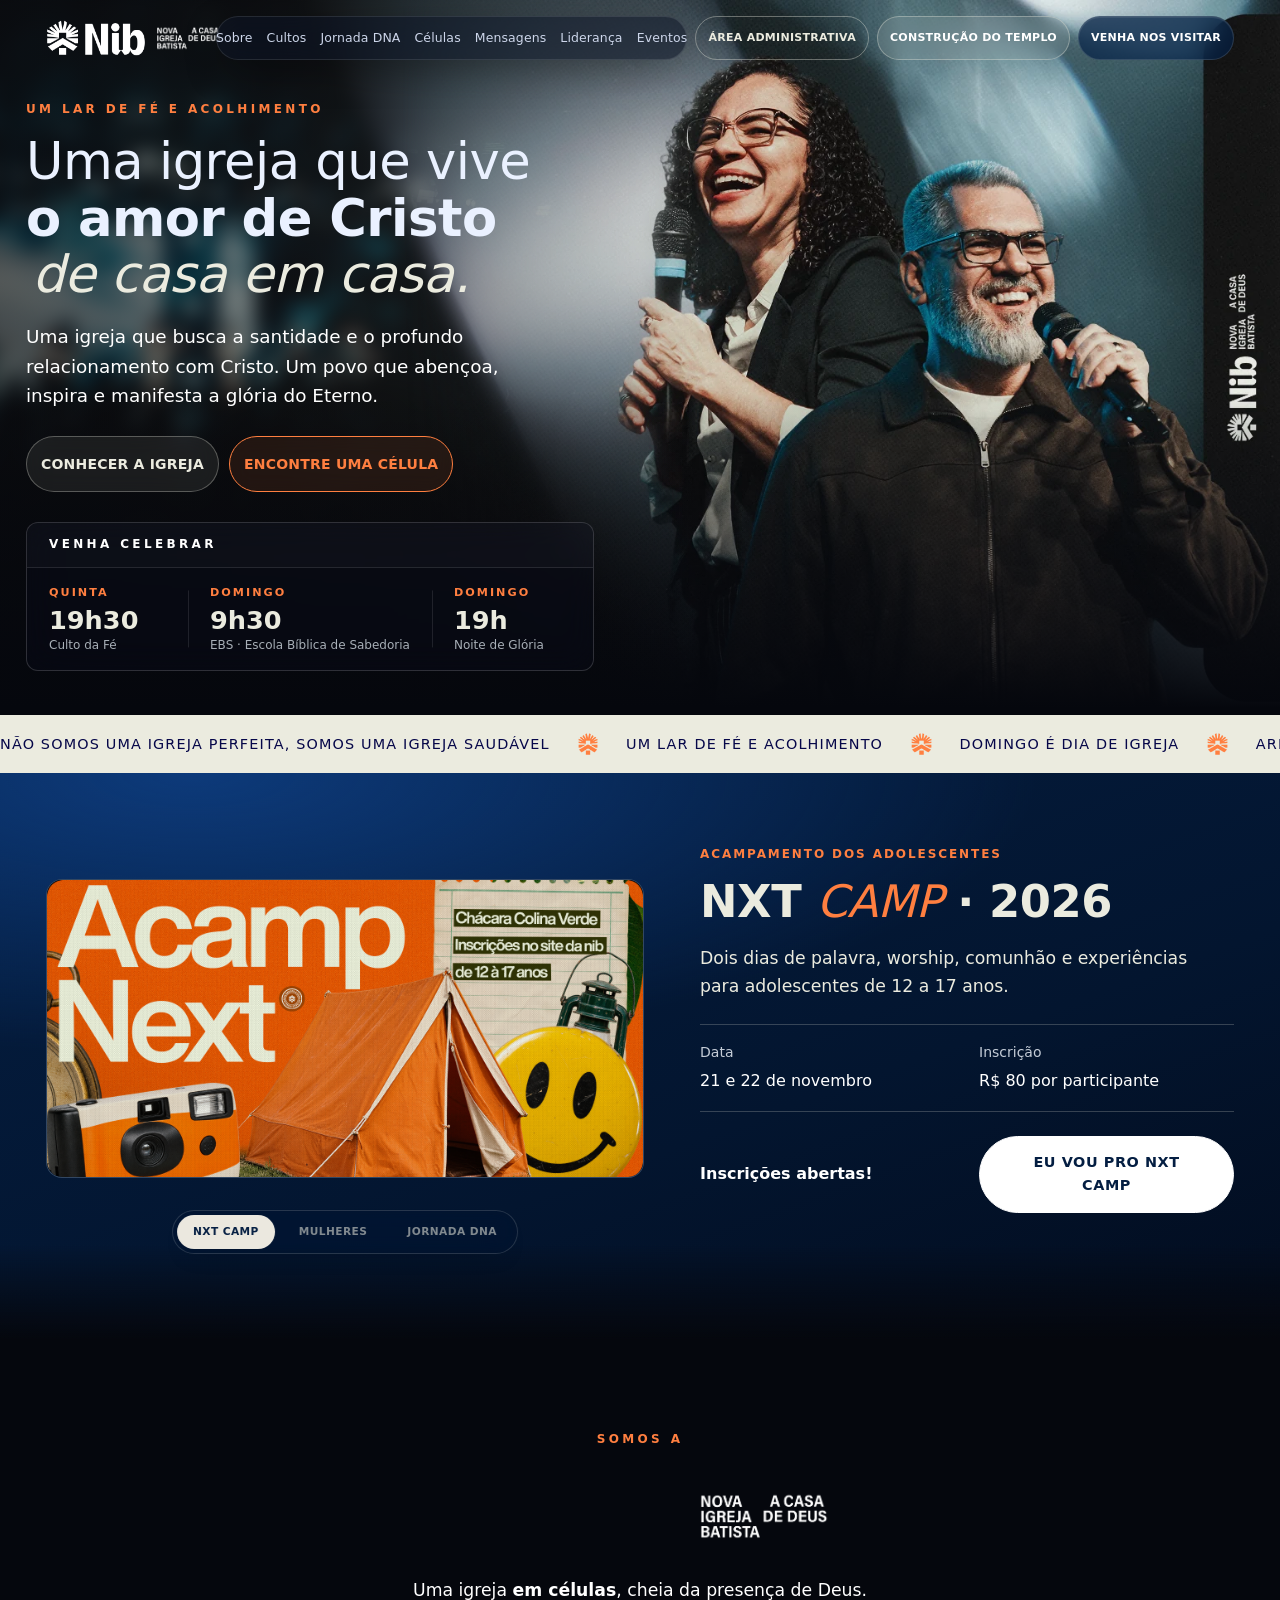
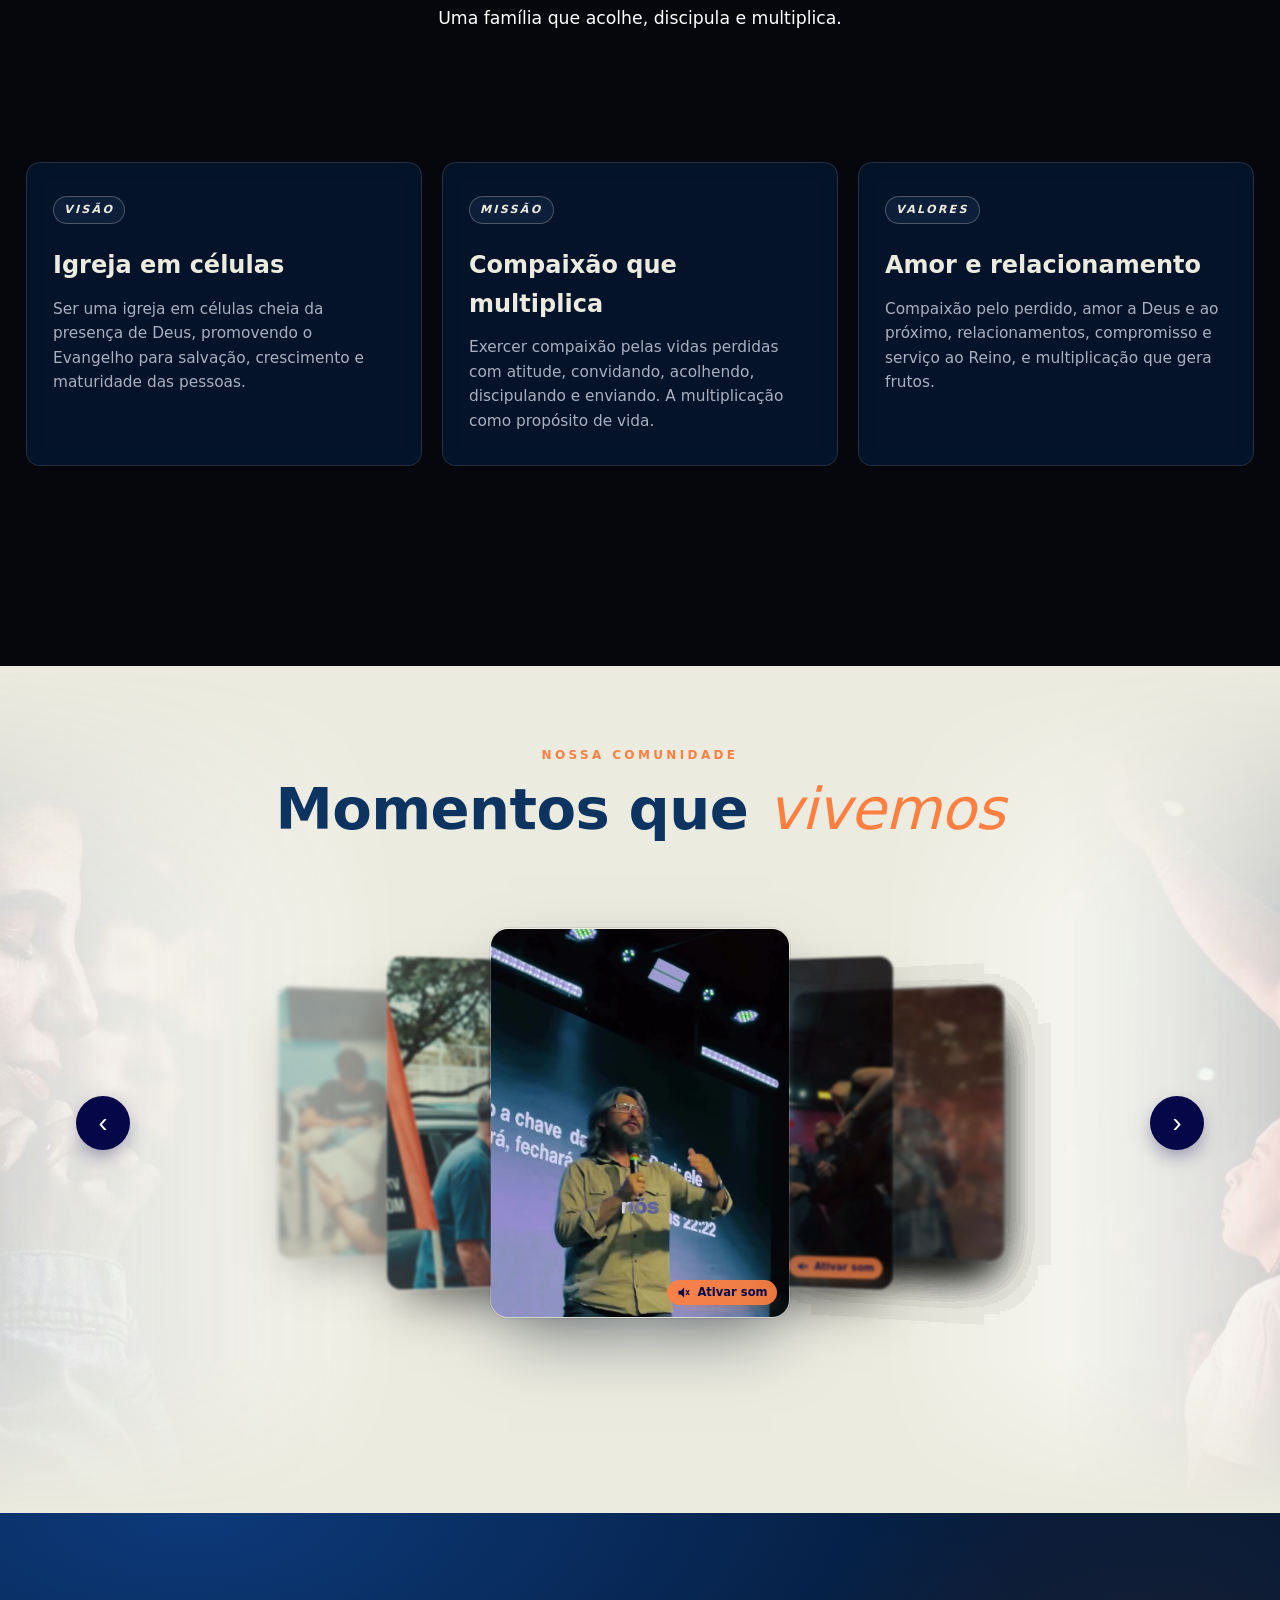
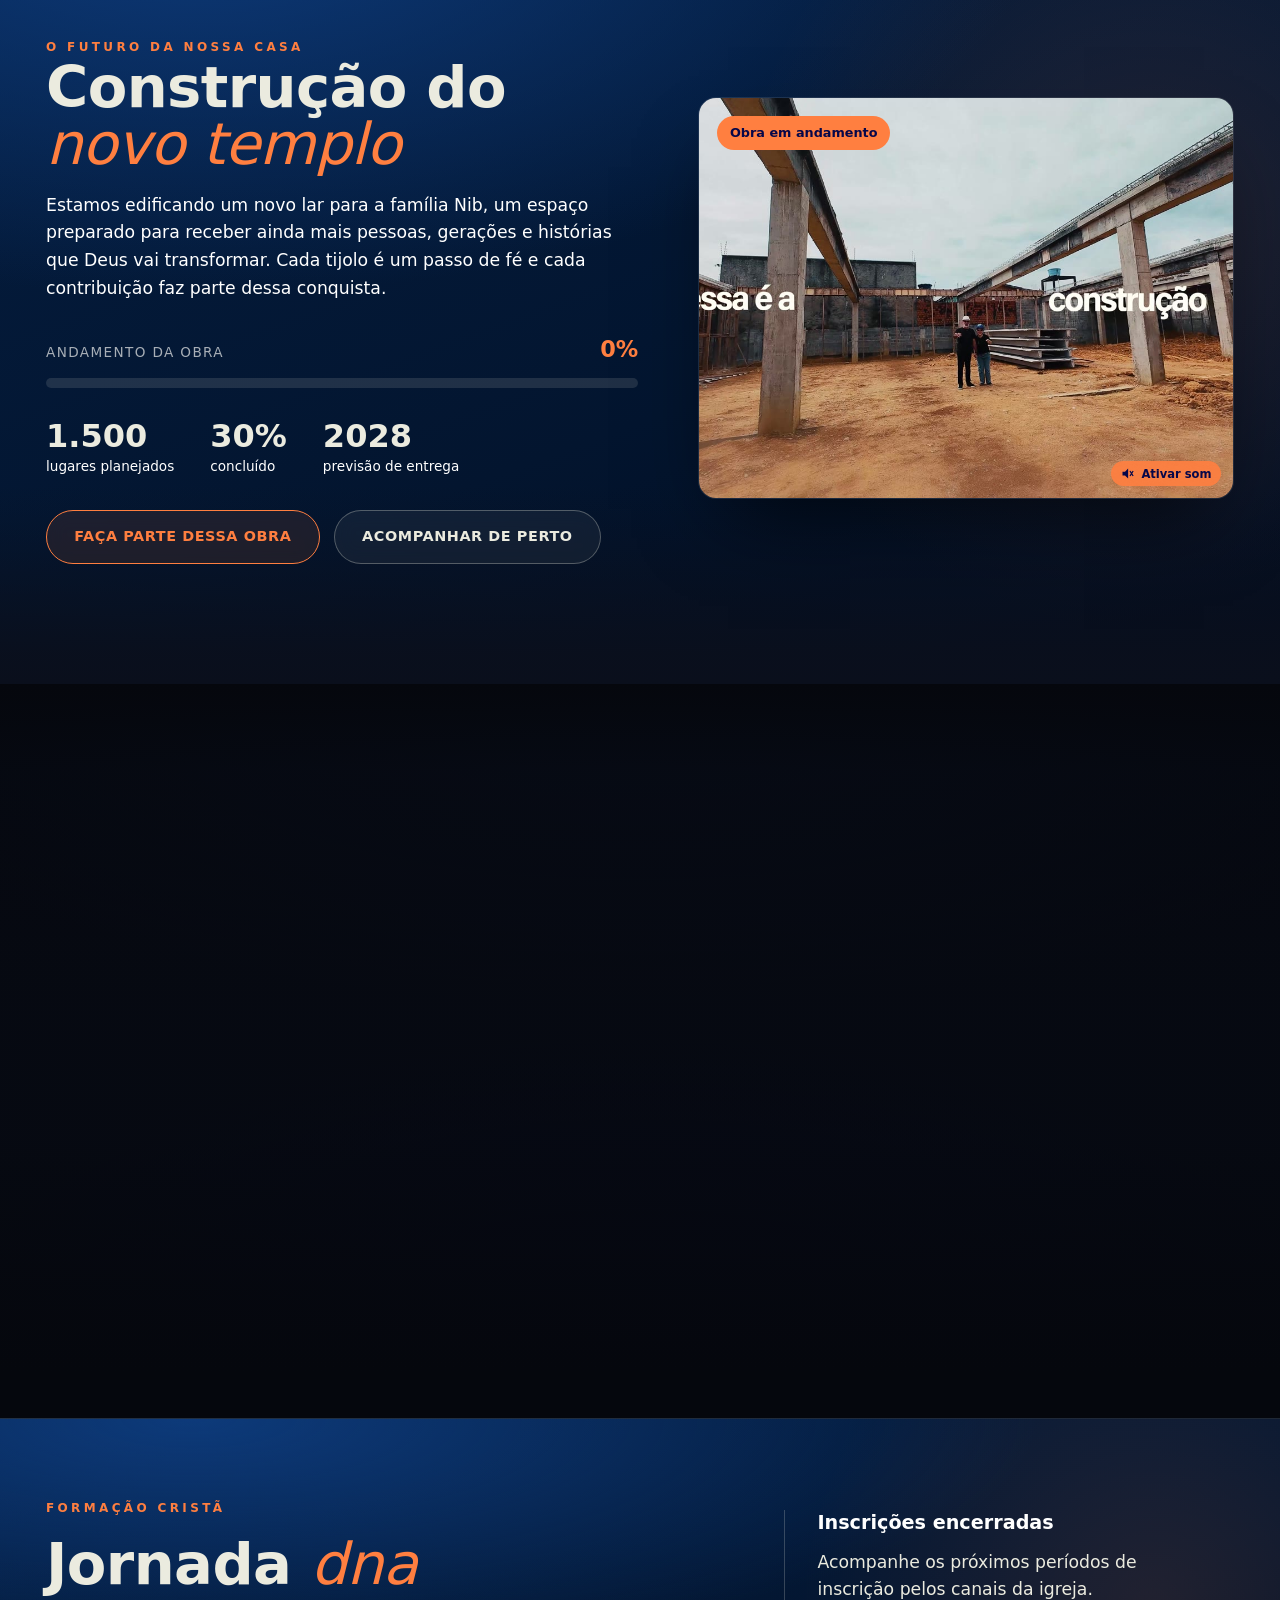
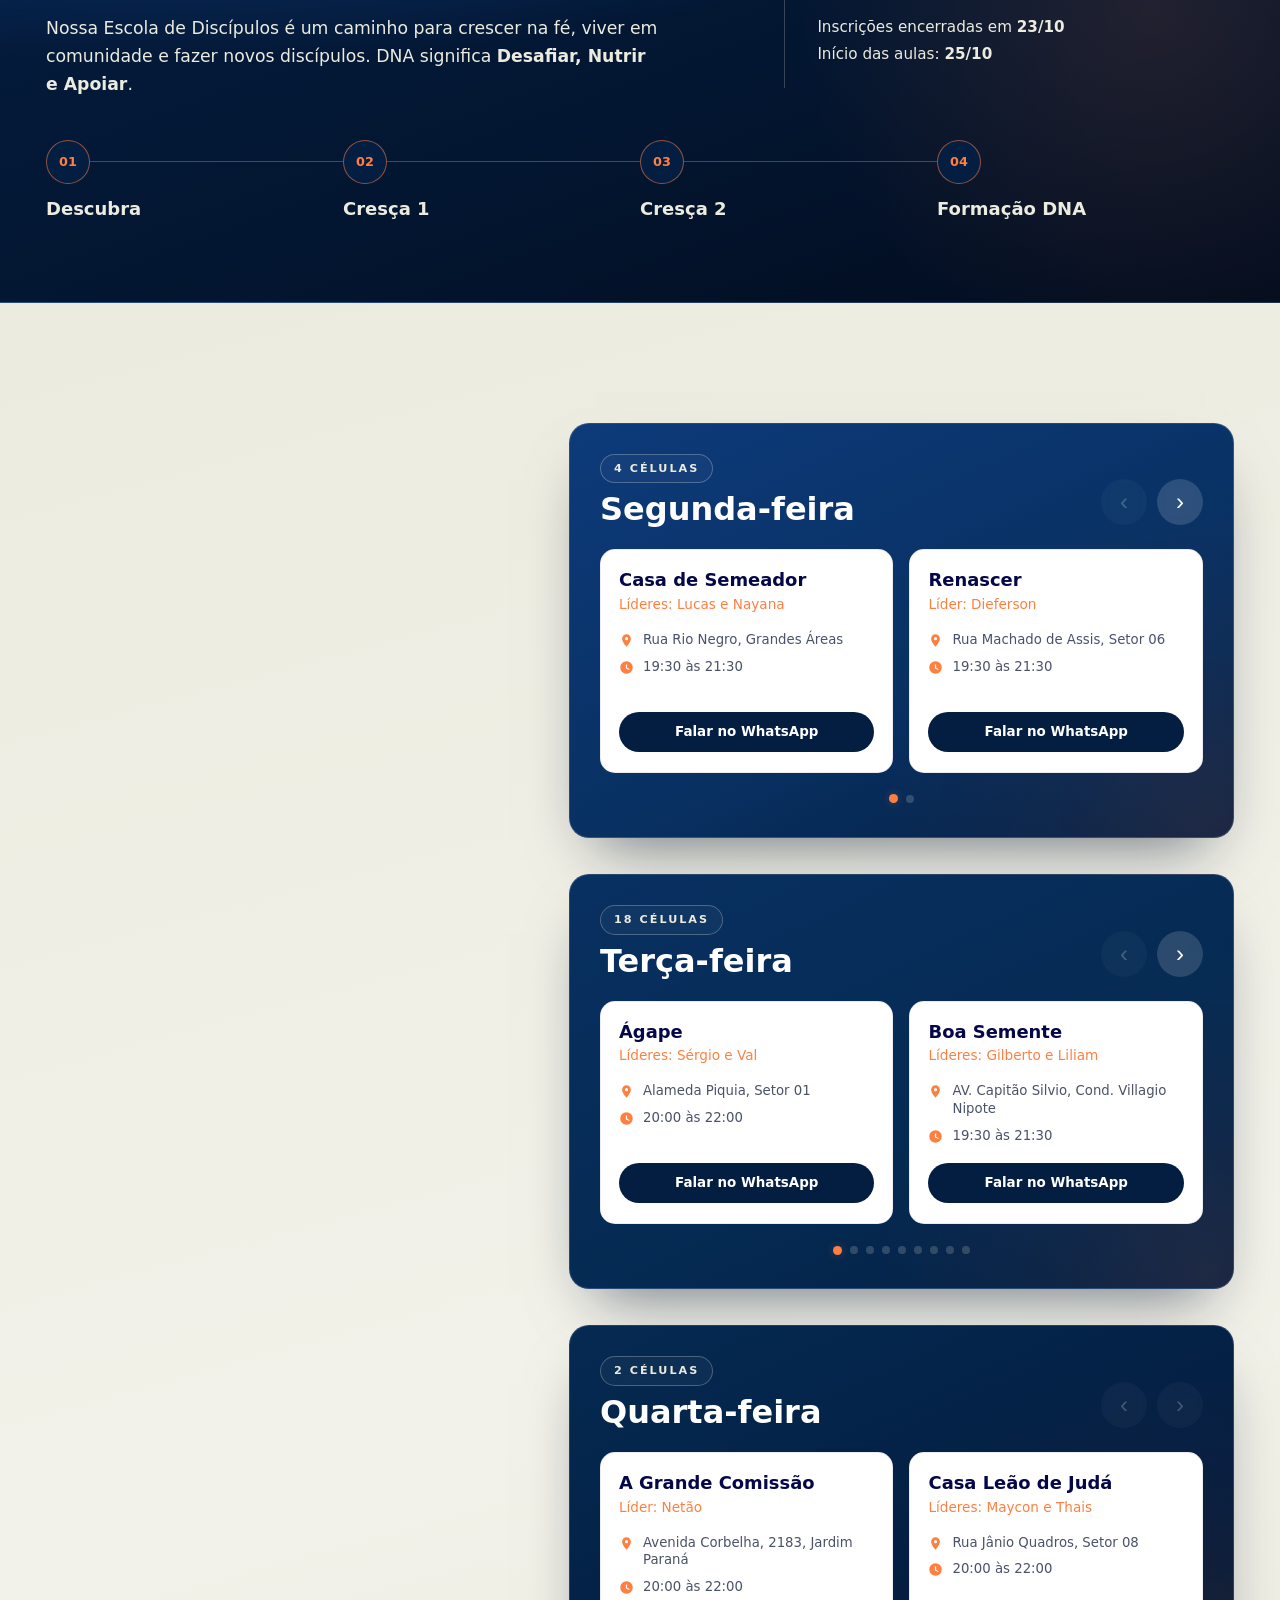
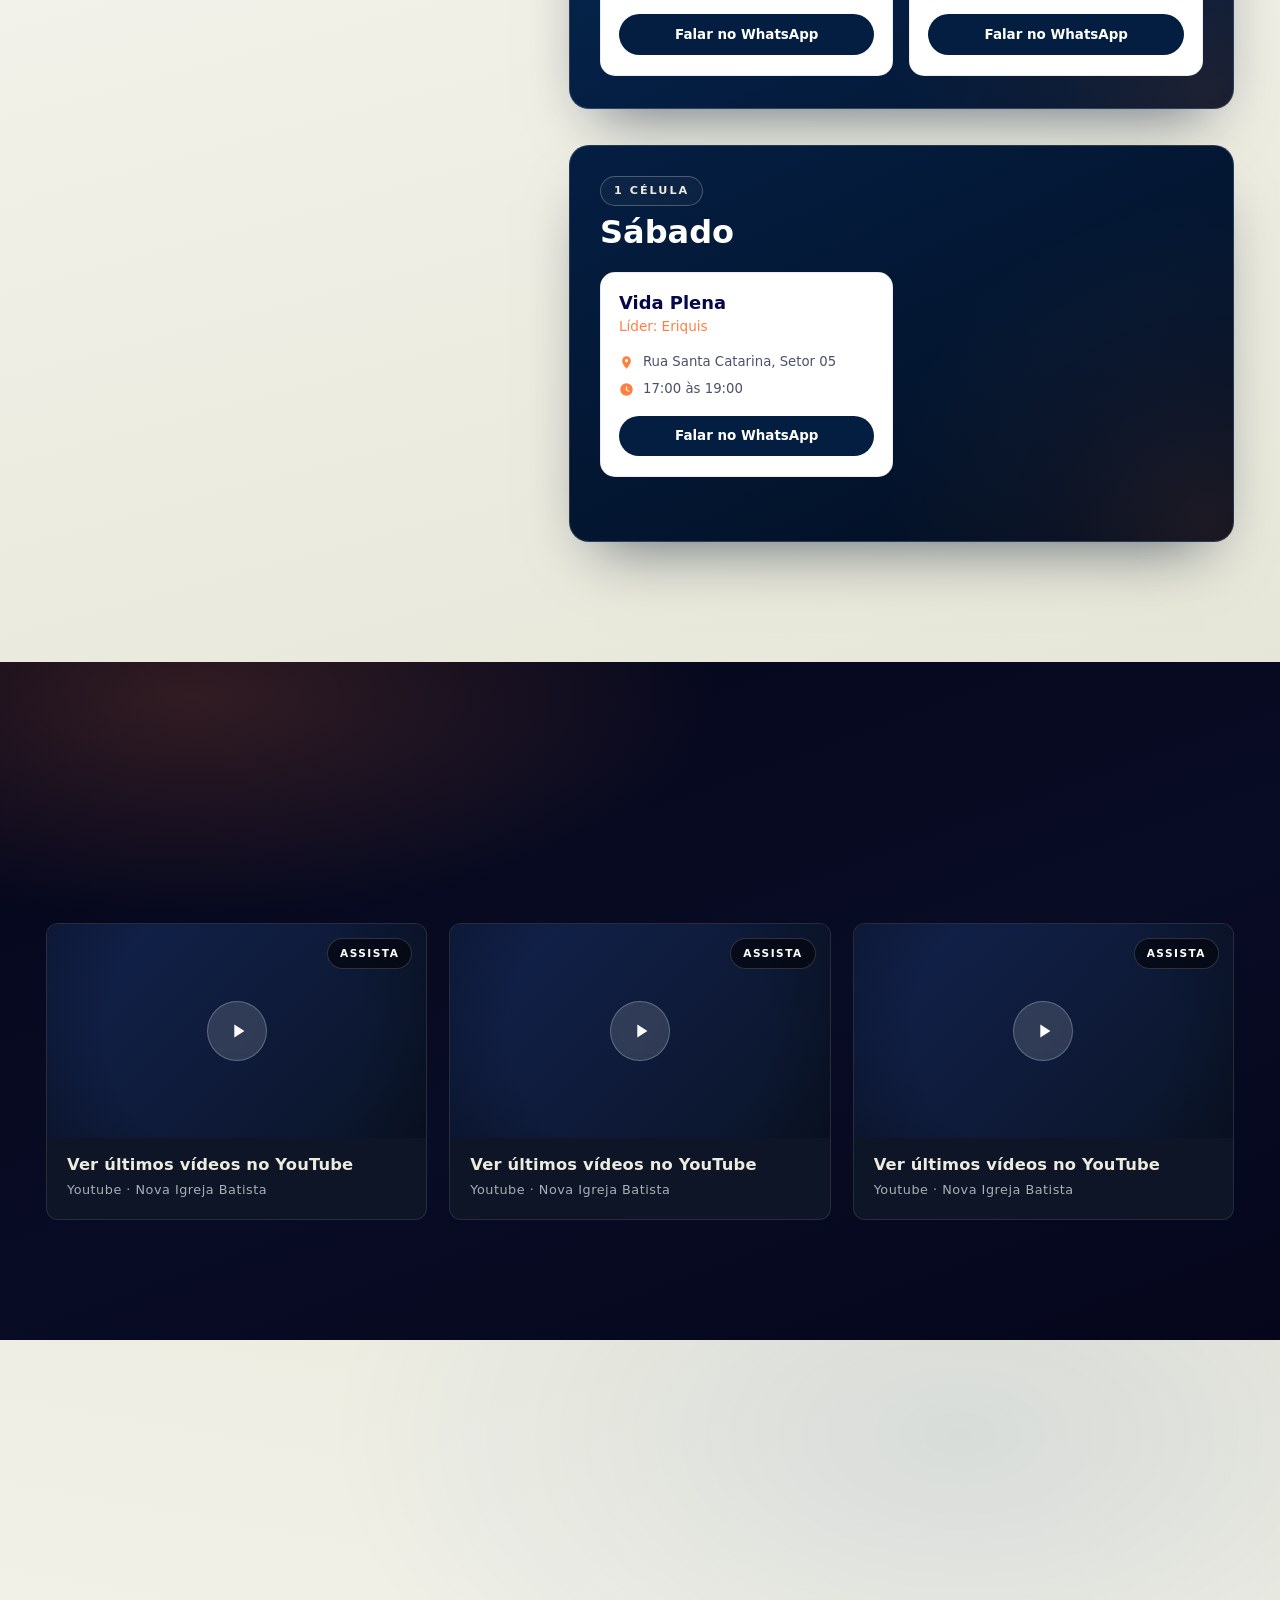
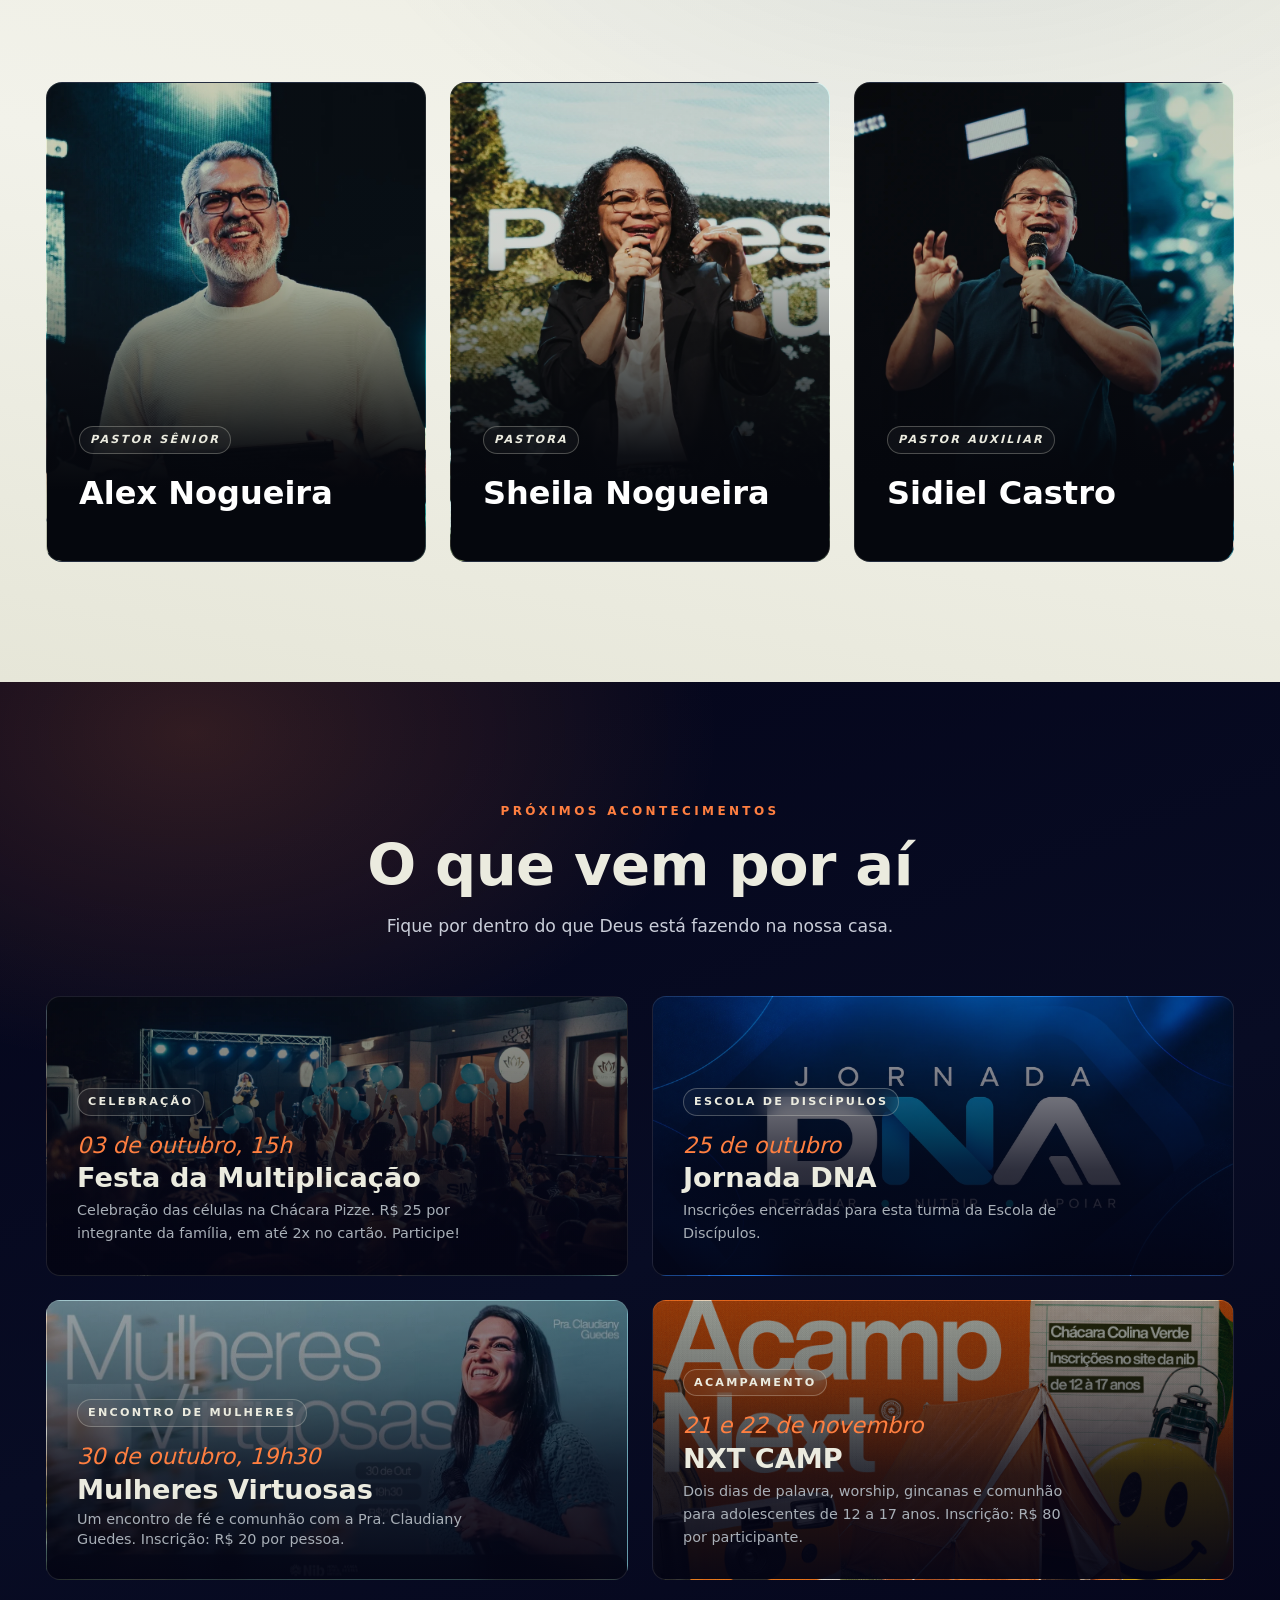
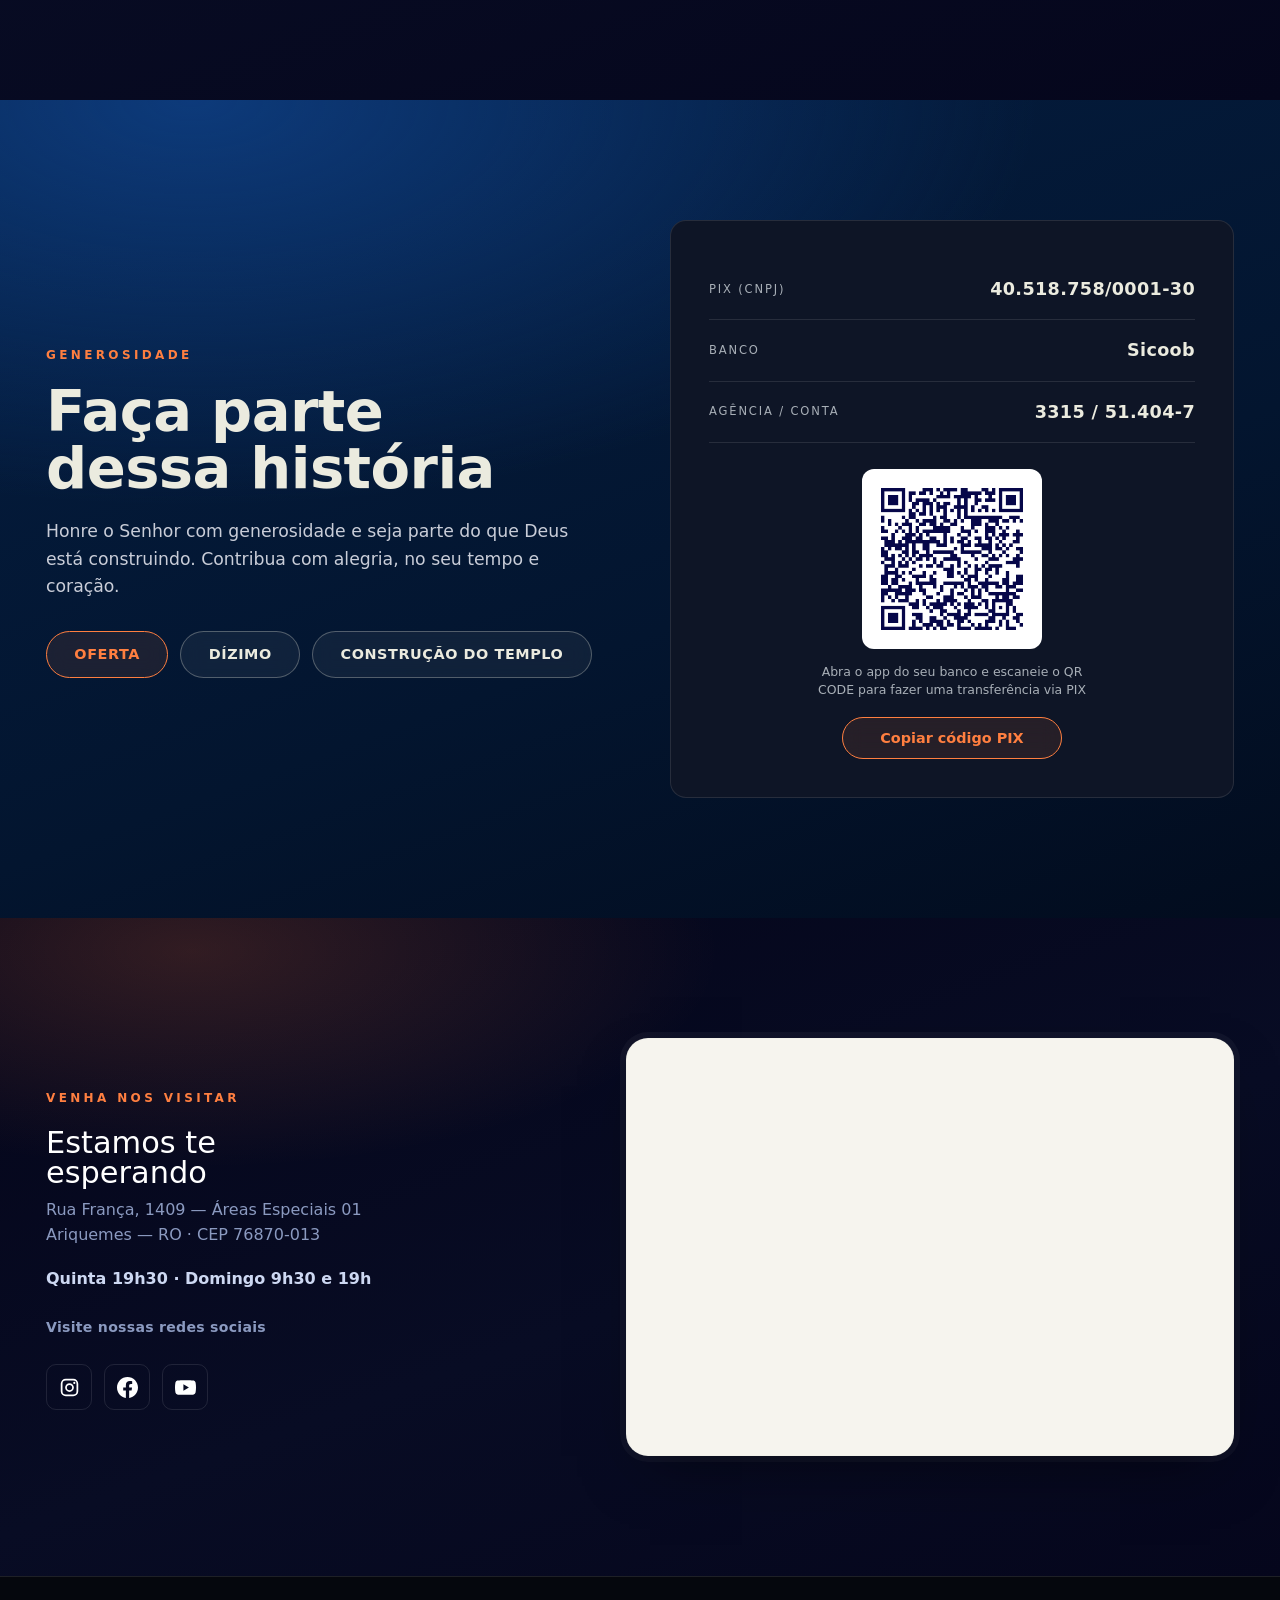
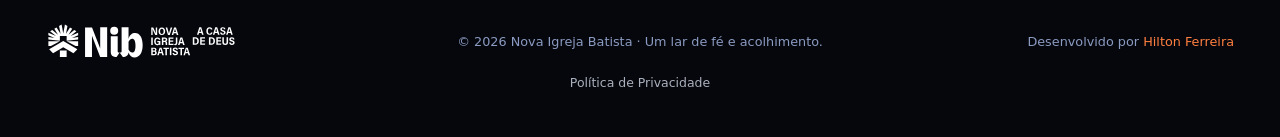
==== index.html @ 777cff07 "Preparar coordenação Codex–Claude e preservar atualizações da produção Inclui regras compartilhadas," ====
<!DOCTYPE html>
<html lang="pt-BR">
<head>
<meta charset="UTF-8">
<meta name="viewport" content="width=device-width, initial-scale=1">
<title>Nova Igreja Batista - NIB | A CASA DE DEUS</title>
<meta name="description" content="Nova Igreja Batista em Ariquemes, Rondônia. Uma igreja que vive o amor de Cristo de casa em casa. Conheça nossos cultos, células, eventos e venha nos visitar.">

  <!-- SEO v152 -->
  <meta name="robots" content="index, follow, max-image-preview:large">
  <link rel="canonical" href="https://novaigrejabatista.com.br/">

  <meta property="og:locale" content="pt_BR">
  <meta property="og:type" content="website">
  <meta property="og:site_name" content="Nova Igreja Batista - NIB">
  <meta property="og:title" content="Nova Igreja Batista - NIB | A CASA DE DEUS">
  <meta property="og:description" content="Nova Igreja Batista em Ariquemes, Rondônia. Uma igreja que vive o amor de Cristo de casa em casa. Conheça nossos cultos, células, eventos e venha nos visitar.">
  <meta property="og:url" content="https://novaigrejabatista.com.br/">
  <meta property="og:image" content="https://novaigrejabatista.com.br/img/og-nova-igreja-batista.jpg">
  <meta property="og:image:width" content="1200">
  <meta property="og:image:height" content="630">
  <meta property="og:image:alt" content="Nova Igreja Batista - NIB | A CASA DE DEUS">

  <meta name="twitter:card" content="summary_large_image">
  <meta name="twitter:title" content="Nova Igreja Batista - NIB | A CASA DE DEUS">
  <meta name="twitter:description" content="Nova Igreja Batista em Ariquemes, Rondônia. Conheça nossos cultos, células, eventos e venha nos visitar.">
  <meta name="twitter:image" content="https://novaigrejabatista.com.br/img/og-nova-igreja-batista.jpg">

  <script type="application/ld+json">
  {
    "@context": "https://schema.org",
    "@type": "Church",
    "name": "Nova Igreja Batista - NIB",
    "alternateName": "NIB Casa de Deus",
    "url": "https://novaigrejabatista.com.br/",
    "logo": "https://novaigrejabatista.com.br/img/favicon-nib-512-v113.png",
    "image": "https://novaigrejabatista.com.br/img/og-nova-igreja-batista.jpg",
    "description": "Nova Igreja Batista em Ariquemes, Rondônia. Uma igreja que vive o amor de Cristo de casa em casa.",
    "address": {
      "@type": "PostalAddress",
      "streetAddress": "Rua França, 1409 - Áreas Especiais 01",
      "addressLocality": "Ariquemes",
      "addressRegion": "RO",
      "postalCode": "76870-013",
      "addressCountry": "BR"
    },
    "sameAs": [
      "https://www.instagram.com/nibcasadedeus/",
      "https://www.facebook.com/nibcasadedeus",
      "https://www.youtube.com/@nibcasadedeus"
    ]
  }
  </script>

<link rel="preload" href="fonts/NIB-Acumin-MediumItalic-v105.woff2" as="font" type="font/woff2" crossorigin="anonymous">
<link rel="preload" href="fonts/NIB-Acumin-Bold-v105.woff2" as="font" type="font/woff2" crossorigin="anonymous">
<link rel="preload" href="fonts/NIB-Acumin-Regular-v105.woff2" as="font" type="font/woff2" crossorigin="anonymous">
<link rel="preload" href="fonts/NIB-Acumin-Regular-Mobile-v124.woff2" as="font" type="font/woff2" crossorigin="anonymous">
<link rel="preload" href="fonts/NIB-Acumin-MediumItalic-Mobile-v124.woff2" as="font" type="font/woff2" crossorigin="anonymous">
<link rel="preload" href="fonts/NIB-Acumin-Bold-Mobile-v124.woff2" as="font" type="font/woff2" crossorigin="anonymous">
<style>

/* ===== Acumin Mobile v124 — desenho v105, embedding installable ===== */
@font-face{font-family:"NIB Acumin Mobile v124";src:url("fonts/NIB-Acumin-Light-Mobile-v124.woff2") format("woff2");font-weight:300;font-style:normal;font-display:swap}
@font-face{font-family:"NIB Acumin Mobile v124";src:url("fonts/NIB-Acumin-LightItalic-Mobile-v124.woff2") format("woff2");font-weight:300;font-style:italic;font-display:swap}
@font-face{font-family:"NIB Acumin Mobile v124";src:url("fonts/NIB-Acumin-Regular-Mobile-v124.woff2") format("woff2");font-weight:400;font-style:normal;font-display:swap}
@font-face{font-family:"NIB Acumin Mobile v124";src:url("fonts/NIB-Acumin-Italic-Mobile-v124.woff2") format("woff2");font-weight:400;font-style:italic;font-display:swap}
@font-face{font-family:"NIB Acumin Mobile v124";src:url("fonts/NIB-Acumin-Medium-Mobile-v124.woff2") format("woff2");font-weight:500;font-style:normal;font-display:swap}
@font-face{font-family:"NIB Acumin Mobile v124";src:url("fonts/NIB-Acumin-MediumItalic-Mobile-v124.woff2") format("woff2");font-weight:500;font-style:italic;font-display:swap}
@font-face{font-family:"NIB Acumin Mobile v124";src:url("fonts/NIB-Acumin-Semibold-Mobile-v124.woff2") format("woff2");font-weight:600;font-style:normal;font-display:swap}
@font-face{font-family:"NIB Acumin Mobile v124";src:url("fonts/NIB-Acumin-SemiboldItalic-Mobile-v124.woff2") format("woff2");font-weight:600;font-style:italic;font-display:swap}
@font-face{font-family:"NIB Acumin Mobile v124";src:url("fonts/NIB-Acumin-Bold-Mobile-v124.woff2") format("woff2");font-weight:700;font-style:normal;font-display:swap}
@font-face{font-family:"NIB Acumin Mobile v124";src:url("fonts/NIB-Acumin-BoldItalic-Mobile-v124.woff2") format("woff2");font-weight:700;font-style:italic;font-display:swap}
@font-face{font-family:"NIB Acumin Mobile v124";src:url("fonts/NIB-Acumin-Black-Mobile-v124.woff2") format("woff2");font-weight:800;font-style:normal;font-display:swap}
@font-face{font-family:"NIB Acumin Mobile v124";src:url("fonts/NIB-Acumin-BlackItalic-Mobile-v124.woff2") format("woff2");font-weight:800;font-style:italic;font-display:swap}

/* ===== Fonte oficial da marca: Acumin Pro ===== */
@font-face{font-family:"NIB Acumin v105";src:url("fonts/NIB-Acumin-Light-v105.woff2") format("woff2");font-weight:300;font-style:normal;font-display:swap}
@font-face{font-family:"NIB Acumin v105";src:url("fonts/NIB-Acumin-LightItalic-v105.woff2") format("woff2");font-weight:300;font-style:italic;font-display:swap}
@font-face{font-family:"NIB Acumin v105";src:url("fonts/NIB-Acumin-Regular-v105.woff2") format("woff2");font-weight:400;font-style:normal;font-display:swap}
@font-face{font-family:"NIB Acumin v105";src:url("fonts/NIB-Acumin-Italic-v105.woff2") format("woff2");font-weight:400;font-style:italic;font-display:swap}
@font-face{font-family:"NIB Acumin v105";src:url("fonts/NIB-Acumin-Medium-v105.woff2") format("woff2");font-weight:500;font-style:normal;font-display:swap}
@font-face{font-family:"NIB Acumin v105";src:url("fonts/NIB-Acumin-MediumItalic-v105.woff2") format("woff2");font-weight:500;font-style:italic;font-display:swap}
@font-face{font-family:"NIB Acumin v105";src:url("fonts/NIB-Acumin-Semibold-v105.woff2") format("woff2");font-weight:600;font-style:normal;font-display:swap}
@font-face{font-family:"NIB Acumin v105";src:url("fonts/NIB-Acumin-SemiboldItalic-v105.woff2") format("woff2");font-weight:600;font-style:italic;font-display:swap}
@font-face{font-family:"NIB Acumin v105";src:url("fonts/NIB-Acumin-Bold-v105.woff2") format("woff2");font-weight:700;font-style:normal;font-display:swap}
@font-face{font-family:"NIB Acumin v105";src:url("fonts/NIB-Acumin-BoldItalic-v105.woff2") format("woff2");font-weight:700;font-style:italic;font-display:swap}
@font-face{font-family:"NIB Acumin v105";src:url("fonts/NIB-Acumin-Black-v105.woff2") format("woff2");font-weight:800;font-style:normal;font-display:swap}
@font-face{font-family:"NIB Acumin v105";src:url("fonts/NIB-Acumin-BlackItalic-v105.woff2") format("woff2");font-weight:800;font-style:italic;font-display:swap}


:root{
  --bg:#05070d;--bg-2:#0a0f1c;--panel:#0e1526;
  --blue:#1d7fff;--cyan:#31d7f2;
  --ink:#eaf1ff;--muted:#8b9ac0;--line:rgba(255,255,255,.10);--gold:#f2c14e;
  /* ===== NOVA IDENTIDADE OFICIAL (rebranding 2025) ===== */
  --navy:#060749;        /* primária - cor-mãe (valor HTML oficial do manual) */
  --marfim:#EBEBDF;      /* primária - off-white quente */
      /* complementar - azul médio */
  --azul-gray:#A8AFB7;   /* complementar - cinza-azulado */
  --laranja:#FF7F40;     /* acento - energia */
  --laranja-soft:#ff9560;
  --azul-luz:#7d9bd4;    /* azul claro derivado (destaques sobre fundo escuro) */
  /* Tipografia: Acumin (corpo/UI) — display herda por ora */
  --display:"NIB Acumin v105",system-ui,sans-serif;
  --editorial:"NIB Acumin v105",system-ui,sans-serif;
  --body:"NIB Acumin v105",system-ui,sans-serif;
  --acumin:"NIB Acumin v105",system-ui,sans-serif;
  --wrap:1240px;
}
*{box-sizing:border-box;margin:0;padding:0}
html{scroll-behavior:smooth}
body{font-family:var(--body);background:var(--bg);color:var(--ink);line-height:1.6;-webkit-font-smoothing:antialiased;overflow-x:hidden}
img{max-width:100%;display:block}
a{color:inherit;text-decoration:none}
.wrap{max-width:var(--wrap);margin:0 auto;padding:0 26px}
section{position:relative}
.display{font-family:var(--display);font-weight:800;line-height:1.0;letter-spacing:-.03em}
.editorial{font-family:var(--acumin);font-weight:500;font-style:italic;letter-spacing:-.01em;color:var(--azul-luz)}
.eyebrow{font-family:var(--acumin);font-size:.75rem;font-weight:600;letter-spacing:.28em;text-transform:uppercase;color:var(--laranja)}
.lead{font-family:var(--acumin);color:#c9cdd8;font-size:1.08rem;max-width:62ch}
.h-sec{font-family:var(--acumin);font-weight:700;letter-spacing:-.01em;font-size:clamp(2rem,5vw,3.6rem);color:var(--marfim)}
.btn{display:inline-flex;align-items:center;gap:.5em;font-weight:700;font-size:.9rem;letter-spacing:.04em;text-transform:uppercase;padding:1em 1.9em;border-radius:4px;transition:.25s;cursor:pointer;border:1.5px solid transparent}
.btn-ghost{border-color:var(--line);color:var(--ink)}
.btn-ghost:hover{border-color:var(--blue);background:var(--blue);color:#fff}
header{position:fixed;inset:16px 0 auto 0;z-index:100;transition:.35s;padding:0}
/* faixa de desfoque no topo (aparece ao rolar) para legibilidade do menu */
.top-blur{position:fixed;top:0;left:0;right:0;height:96px;z-index:99;pointer-events:none;
  opacity:0;transition:opacity .35s;
  -webkit-mask-image:linear-gradient(to bottom,#000 55%,transparent);
  mask-image:linear-gradient(to bottom,#000 55%,transparent);
  backdrop-filter:blur(12px);-webkit-backdrop-filter:blur(12px);
  background:linear-gradient(to bottom,rgba(5,7,13,.75),transparent)}
.top-blur.show{opacity:1}
header .wrap{padding:0 26px}
.nav{display:flex;align-items:center;justify-content:space-between;gap:16px}
.brand{display:flex;align-items:center;gap:12px}
.logo-mark{height:38px;width:auto;flex:0 0 auto;display:block}
.logo-compact{display:none}
/* logo desktop em peças: brasão+Nib fixo + textos que somem no scroll */
.logo-full{display:inline-flex;align-items:center;gap:10px}
.logo-full .lf-mark{height:38px;width:auto;display:block;flex:0 0 auto}
.logo-full .lf-text{height:30px;width:auto;display:block;flex:0 0 auto;
  opacity:1;max-width:200px;transition:opacity .4s ease,max-width .5s cubic-bezier(.4,0,.2,1),transform .4s ease,margin .4s ease}
/* ao rolar: textos somem (fade + colapsam a largura) */
header.scrolled .logo-full .lf-text{opacity:0;max-width:0;transform:translateX(-12px);margin-left:-10px}
.brand .txt{font-family:var(--body);font-weight:600;font-size:1.05rem;letter-spacing:.01em;line-height:1.1;color:#fff}
.brand .txt small{display:block;font-family:var(--body);font-size:.6rem;font-weight:400;letter-spacing:.14em;color:#fff;opacity:.85;margin-top:3px;text-transform:none}
.nav-links{display:flex;gap:26px;align-items:center;margin:0 auto;
  background:rgba(14,20,38,.55);backdrop-filter:blur(18px) saturate(1.3);-webkit-backdrop-filter:blur(18px) saturate(1.3);
  border:1px solid rgba(255,255,255,.10);border-radius:999px;
  padding:14px 30px;box-shadow:0 12px 40px -12px rgba(0,0,0,.6);transition:.35s}
header.scrolled{inset:8px 0 auto 0}
header.scrolled .nav-links{background:rgba(8,12,24,.8);box-shadow:0 10px 34px -14px rgba(0,0,0,.75)}
.nav-links a{font-family:var(--acumin);font-size:.85rem;font-weight:500;letter-spacing:.01em;text-transform:none;color:#cdd6ea;transition:.2s}
.nav-links a:hover{color:#fff}
.nav-cta{font-family:var(--acumin);background:var(--laranja);color:var(--navy)!important;padding:.75em 1.5em;border-radius:999px;font-weight:600;transition:.25s}
.nav-cta:hover{background:#fff;color:var(--navy)!important}
.nav-cta-alt{background:rgba(235,235,223,.1);color:#fff!important;border:1px solid rgba(235,235,223,.35);backdrop-filter:blur(10px);-webkit-backdrop-filter:blur(10px);margin-right:10px}
.nav-cta-alt:hover{background:var(--marfim);color:var(--navy)!important;border-color:var(--marfim)}
.burger{display:none;background:none;border:0;cursor:pointer;flex-direction:column;gap:5px}
.burger span{width:26px;height:2px;background:#fff;transition:.3s}
.mobile-menu-head,.mobile-menu-actions{display:none}
.mobile-menu-links{display:contents}
.mobile-menu-links>a>span{display:none}
.mobile-menu-overlay{display:none}

.hero{min-height:auto;display:flex;align-items:flex-end;padding:100px 0 44px;overflow:hidden}
.hero .photo{position:absolute;inset:0;z-index:-2;background:#0a1330 center 35%/cover no-repeat;
  background-image:url('img/hero-nib.webp')}
/* desfoque só na faixa esquerda, onde ficam os textos */
.hero .photo::before{content:"";position:absolute;inset:0;
  background:#0a1330 center 35%/cover no-repeat;background-image:url('img/hero-nib.webp');
  -webkit-mask-image:linear-gradient(to right,#000 0%,#000 32%,transparent 55%);
  mask-image:linear-gradient(to right,#000 0%,#000 32%,transparent 55%);
  filter:blur(9px);transform:scale(1.04)}
.hero::after{content:"";position:absolute;inset:0;z-index:-1;
  background:
    linear-gradient(to right,rgba(5,7,13,.55) 0%,rgba(5,7,13,.24) 32%,rgba(5,7,13,.04) 55%,transparent 72%),
    linear-gradient(to top,var(--bg) 1%,transparent 45%)}
.hero-inner{max-width:620px;margin-right:auto;margin-left:0;text-align:left}
.hero .eyebrow{margin-bottom:14px;display:block;font-family:var(--acumin);color:var(--laranja)}
.hero h1{font-family:var(--acumin);font-size:clamp(1.9rem,4vw,3.3rem);font-weight:700;line-height:1.1;white-space:nowrap;letter-spacing:-.01em}
.hero h1 .h1-light{font-weight:300}
.hero h1 .h1-bold{font-weight:700}
.hero h1 .editorial{font-size:1em;display:inline;font-weight:500;font-style:italic;color:var(--marfim);
  padding:0 .12em;border-radius:.08em;box-decoration-break:clone;-webkit-box-decoration-break:clone;
  background-image:linear-gradient(#fff,#fff);
  background-repeat:no-repeat;background-position:left center;background-size:0% 76%}
.hero.reveal-fill h1 .editorial{animation:sau-fill 5s ease-in-out infinite}
@keyframes sau-fill{
  0%   {background-size:0% 76%;color:var(--marfim)}
  16%  {background-size:100% 76%;color:var(--navy)}
  70%  {background-size:100% 76%;color:var(--navy)}
  86%  {background-size:0% 76%;color:var(--marfim)}
  100% {background-size:0% 76%;color:var(--marfim)}
}
.hero p{margin:20px 0 26px;font-family:var(--acumin);font-size:1.15rem;font-weight:400;color:#fff;max-width:52ch}
.hero-cta{display:flex;gap:14px;flex-wrap:wrap}
.hero-hours{margin-top:30px;border:1px solid rgba(255,255,255,.16);border-radius:12px;overflow:hidden;max-width:740px;
  backdrop-filter:blur(16px) saturate(1.2);-webkit-backdrop-filter:blur(16px) saturate(1.2);background:rgba(10,15,28,.32)}
.hero-hours .hh-head{padding:12px 22px;border-bottom:1px solid var(--line);background:rgba(255,255,255,.02)}
.hero-hours .hh-head .eyebrow{margin:0;color:#fff;font-family:var(--acumin)}
.hero .btn{font-family:var(--acumin);font-weight:600}
.hero .btn-ghost{border-radius:999px;border:1px solid rgba(235,235,223,.3);color:var(--marfim);
  background:rgba(235,235,223,.08);backdrop-filter:blur(10px);-webkit-backdrop-filter:blur(10px)}
.hero .btn-ghost:hover{border-color:var(--marfim);background:var(--marfim);color:var(--navy)}
.hero .btn-cell{font-family:var(--acumin);font-weight:600;border-radius:999px;border:1px solid var(--laranja);
  color:var(--laranja);background:rgba(255,127,64,.1);backdrop-filter:blur(10px);-webkit-backdrop-filter:blur(10px)}
.hero .btn-cell:hover{background:var(--laranja);color:var(--navy);border-color:var(--laranja)}
.hero-hours .hh-grid{display:grid;grid-template-columns:repeat(3,1fr)}
.hero-hours .hh-grid > div{padding:16px 22px;display:flex;flex-direction:column;position:relative}
.hero-hours .hh-left{display:contents}
.hero-hours .hh-grid > div + div::before{content:"";position:absolute;left:0;top:50%;transform:translateY(-50%);width:1px;height:56%;background:var(--line)}
.hero-hours .d{font-family:var(--acumin);font-size:.7rem;font-weight:600;letter-spacing:.18em;text-transform:uppercase;color:var(--laranja);order:1}
.hero-hours .hr{font-family:var(--acumin);font-weight:700;font-size:1.6rem;color:var(--marfim);line-height:1;margin:6px 0 5px;order:2}
.hero-hours .nm{font-family:var(--acumin);font-size:.75rem;color:var(--azul-gray);font-weight:400;line-height:1.3;white-space:nowrap;order:3}
.strip{background:var(--marfim);padding:12px 0;overflow:hidden;white-space:nowrap;position:relative;z-index:3}
.strip-track{display:flex;align-items:center;width:max-content;animation:strip-scroll 35s linear infinite;will-change:transform}
.strip:hover .strip-track{animation-play-state:paused}
.strip-group{display:flex;align-items:center;flex:0 0 auto}
.strip-item{display:inline-flex;align-items:center;height:34px;line-height:34px;
  font-family:var(--acumin);font-size:.9rem;font-weight:500;
  color:var(--navy);text-transform:uppercase;letter-spacing:.08em;white-space:nowrap}
.strip-item b{font-weight:700}
.strip-sep{height:22px;width:auto;margin:0 28px;flex:0 0 auto;align-self:center;display:block}
@keyframes strip-scroll{from{transform:translateX(0)}to{transform:translateX(-33.333%)}}
@media(prefers-reduced-motion:reduce){.strip-track{animation:none}}
.pad{padding:120px 0}
.center{text-align:center}
.center .lead{margin-inline:auto}
.sec-head .eyebrow{margin-bottom:16px;display:block}
.sec-head h2{margin-bottom:18px}
.sobre-bg.pad{padding:90px 0 200px}
.pillars{display:grid;grid-template-columns:repeat(3,1fr);gap:20px;margin-top:130px}
#sobre .wrap{max-width:1340px}
#sobre .pillar{padding:32px 26px;background:rgba(4,30,66,.55);border:1px solid rgba(235,235,223,.14);backdrop-filter:blur(12px);-webkit-backdrop-filter:blur(12px)}
.pillar{background:rgba(14,20,38,.45);backdrop-filter:blur(10px) saturate(1.2);-webkit-backdrop-filter:blur(10px) saturate(1.2);border:1px solid rgba(255,255,255,.12);border-radius:14px;padding:34px 30px;transition:.4s cubic-bezier(.2,.7,.2,1);position:relative;overflow:hidden}
.sobre-bg{position:relative;isolation:isolate}
.sobre-bg::before{content:"";position:absolute;inset:0;z-index:-2;
  background:#05070d url('img/somos-a-bg.webp') center 6%/145% no-repeat;
  opacity:var(--bg-op,0);transform:scale(var(--bg-scale,1.06));transition:opacity .4s ease-out,transform .4s ease-out}
.sobre-bg::after{content:"";position:absolute;inset:0;z-index:-1;
  background:linear-gradient(to bottom,
    var(--bg) 0%,
    rgba(5,7,13,.72) 12%,
    rgba(5,7,13,.68) 58%,
    rgba(5,7,13,.78) 84%,
    var(--bg) 100%
  )}
.pillar::before{content:"";position:absolute;top:0;left:0;height:3px;width:0;background:var(--blue);transition:.4s}
.pillar:hover::before{width:100%}
.pillar:hover{transform:translateY(-8px) scale(1.015);border-color:rgba(255,127,64,.4);background:rgba(4,30,66,.85);box-shadow:0 24px 50px -20px rgba(4,30,66,.5)}
.pillar .k{font-family:var(--acumin);font-style:italic;font-weight:500;font-size:1.4rem;color:var(--laranja)}
.pillar h3{font-family:var(--acumin);font-weight:700;font-size:1.5rem;margin:8px 0 12px;color:var(--marfim)}
.pillar p{color:var(--muted);font-size:.96rem}

/* ===== Seção "Quem somos" — nova identidade ===== */
#sobre .eyebrow{font-family:var(--acumin);color:var(--laranja);font-weight:600}
#sobre .h-sec{font-family:var(--acumin);font-weight:700;letter-spacing:-.01em;color:var(--marfim)}
#sobre .h-sec .editorial{font-family:var(--acumin);font-style:italic;font-weight:600;color:var(--azul-luz)}
#sobre .lead{font-family:var(--acumin);color:#fff;font-weight:400}

/* ===== "Somos a" + logo com brasão animado ===== */
.logo-anim{display:flex;align-items:center;justify-content:center;gap:.5rem;margin:0 auto 10px;flex-wrap:wrap}
.la-brasao-wrap{height:clamp(62px,8vw,102px);flex:0 0 auto;display:flex;align-items:center;
  opacity:0}
.la-brasao{height:100%;width:auto;display:block}
.la-brasao-fallback{height:100%;width:auto}
.la-brasao-fallback[hidden]{display:none}
.la-resto{height:clamp(38px,4.7vw,62px);width:auto;display:block;
  opacity:0;transform:translateX(-16px)}
/* sequência de animação: 1) brasão+Nib  2) textos */
.logo-anim.play .la-brasao-wrap{animation:la-fade .4s ease-out forwards}
.logo-anim.play .la-resto{animation:la-slidein .6s ease-out 4.5s forwards}
/* fallback estático (iOS/Safari): mostra tudo sem animação */
.logo-anim.static-logo .la-brasao-wrap,.logo-anim.static-logo .la-resto{opacity:1;transform:none;animation:none}
@keyframes la-fade{to{opacity:1}}
@keyframes la-slidein{to{opacity:1;transform:translateX(0)}}


#sobre .pillar .k{font-family:var(--acumin);font-style:italic;font-weight:500;color:var(--laranja)}
#sobre .pillar h3{font-family:var(--acumin);font-weight:700;color:var(--marfim)}
#sobre .pillar p{font-family:var(--acumin);color:#aab0c0}
#sobre .pillar::before{background:var(--laranja)}
#sobre .pillar:hover{border-color:rgba(255,127,64,.5);background:rgba(4,24,54,.78);box-shadow:0 24px 50px -20px rgba(4,30,66,.6)}

/* ===== Galeria coverflow ===== */
/* Seção da galeria com fundo claro */
.gallery-section{background:var(--marfim);padding:80px 0 150px;position:relative;isolation:isolate;overflow:hidden}
.gallery-section .gal-bg{position:absolute;inset:0;z-index:0;pointer-events:none;
  background:url('img/comunidade-bg.jpg') center 60%/auto 100% no-repeat;
  -webkit-mask-image:
    linear-gradient(to right,#000 0%,transparent 32%,transparent 68%,#000 100%),
    linear-gradient(to bottom,transparent 0%,#000 30%,#000 82%,transparent 100%);
  -webkit-mask-composite:source-in;
  mask-image:
    linear-gradient(to right,#000 0%,transparent 32%,transparent 68%,#000 100%),
    linear-gradient(to bottom,transparent 0%,#000 30%,#000 82%,transparent 100%);
  mask-composite:intersect}
.gallery-section .wrap{position:relative;z-index:1}
/* transição suave entre seção escura e branca: o branco emerge de baixo */
.gallery-section::before{content:"";position:absolute;top:-200px;left:0;right:0;height:200px;z-index:2;pointer-events:none;
  background:linear-gradient(to top,
    #EBEBDF 0%,
    rgba(235,235,223,.92) 15%,
    rgba(235,235,223,.75) 30%,
    rgba(235,235,223,.5) 50%,
    rgba(235,235,223,.28) 68%,
    rgba(235,235,223,.12) 84%,
    rgba(235,235,223,0) 100%)}
.gallery-section .gal-eyebrow{font-family:var(--acumin);color:var(--laranja);font-weight:600}
.gallery-section .gal-title{font-family:var(--acumin);font-weight:700;letter-spacing:-.01em;color:#0d3461}
.gallery-section .gal-title .editorial{font-family:var(--acumin);font-style:italic;font-weight:500;color:var(--laranja)}
.gallery{margin-top:44px;position:relative;display:flex;align-items:center;justify-content:center;gap:10px;overflow-x:clip;padding:30px 0}
.gal-stage{position:relative;width:100%;max-width:1000px;height:420px;perspective:1600px}
.gal-card{position:absolute;top:50%;left:50%;width:300px;height:390px;border-radius:18px;overflow:hidden;
  transform:translate(-50%,-50%);transition:transform .6s cubic-bezier(.25,.8,.25,1),opacity .6s,filter .6s;
  box-shadow:0 30px 60px -25px rgba(0,0,0,.8);border:1px solid rgba(255,255,255,.1);cursor:pointer;opacity:0;pointer-events:none}
.gal-card img{width:100%;height:100%;object-fit:cover;display:block;transition:transform .6s cubic-bezier(.25,.8,.25,1)}
/* card de vídeo na galeria */
.gal-video{width:100%;height:100%;object-fit:cover;display:block}
.gal-video-controls{position:absolute;left:12px;bottom:12px;z-index:4;display:flex;align-items:center;gap:7px;padding:0;
  background:none;opacity:0;transform:translateY(4px);transition:opacity .25s ease,transform .25s ease}
@media(hover:hover){
  .gal-card-video.pos-center:hover .gal-video-controls{opacity:1;transform:translateY(0)}
}
@media(hover:none){
  .gal-card-video.pos-center .gal-video-controls{opacity:1;transform:none}
}
.gal-vc-btn{width:36px;height:36px;flex:0 0 36px;border-radius:50%;border:none;cursor:pointer;
  display:grid;place-items:center;padding:0;background:rgba(6,7,50,.58);
  backdrop-filter:blur(7px);-webkit-backdrop-filter:blur(7px);color:#fff;transition:.2s}
.gal-vc-btn svg{width:17px;height:17px;fill:currentColor;flex:0 0 auto}
.gal-vc-btn:hover{background:var(--laranja);color:var(--navy)}
.gal-vc-btn.gal-vc-sound{padding:0}
.gal-vc-label{display:none}
.gal-unmute{position:absolute;right:12px;bottom:12px;z-index:4;display:inline-flex;align-items:center;gap:6px;cursor:pointer;
  padding:.45em .82em;border-radius:999px;border:none;font-family:var(--acumin);font-weight:600;font-size:.72rem;
  background:rgba(255,127,64,.92);color:var(--navy);backdrop-filter:blur(7px);-webkit-backdrop-filter:blur(7px);
  transition:.2s;box-shadow:0 5px 16px -7px rgba(255,127,64,.55)}
.gal-unmute svg{width:15px;height:15px;fill:currentColor}
.gal-unmute:hover{background:var(--marfim)}
.gal-unmute.hidden{display:none}
/* posições: center, left, right, far (escondidos) */
.gal-card.pos-center{opacity:1;pointer-events:auto;z-index:3;transform:translate(-50%,-50%) scale(1);filter:none;
  box-shadow:0 30px 70px -20px rgba(10,20,40,.55),0 0 0 1px rgba(10,20,40,.08)}
.gal-card.pos-left{opacity:.85;z-index:2;transform:translate(-92%,-50%) scale(.84) rotateY(15deg);filter:blur(1.5px) brightness(.9)}
.gal-card.pos-right{opacity:.85;z-index:2;transform:translate(-8%,-50%) scale(.84) rotateY(-15deg);filter:blur(1.5px) brightness(.9)}
.gal-card.pos-far-left{opacity:.4;z-index:1;transform:translate(-135%,-50%) scale(.68) rotateY(20deg);filter:blur(3px) brightness(.8)}
.gal-card.pos-far-right{opacity:.4;z-index:1;transform:translate(35%,-50%) scale(.68) rotateY(-20deg);filter:blur(3px) brightness(.8)}
.gal-card.pos-center:hover{transform:translate(-50%,-50%) scale(1.04)}
.gal-card.pos-center:hover img{transform:scale(1.08)}
.gal-card.pos-center::after{content:"";position:absolute;inset:0;border-radius:18px;
  box-shadow:inset 0 0 0 2px rgba(255,127,64,.5);opacity:0;transition:.4s}
.gal-card.pos-center:hover::after{opacity:1}
.gal-arrow{width:54px;height:54px;flex:0 0 auto;border-radius:50%;border:none;
  background:var(--navy);color:#fff;font-size:1.7rem;line-height:1;
  display:grid;place-items:center;cursor:pointer;transition:.25s;z-index:5;box-shadow:0 8px 22px -6px rgba(6,7,73,.55)}
.gal-arrow:hover{background:var(--laranja);color:var(--navy);transform:scale(1.1);box-shadow:0 10px 28px -6px rgba(255,127,64,.6)}
@media(max-width:768px){
  .gal-stage{height:400px}
  .gal-card{width:230px;height:300px}
  .gal-card.pos-left,.gal-card.pos-right{opacity:.35}
  .gal-arrow{background:rgba(255,255,255,.85);color:rgba(10,20,40,.7);box-shadow:0 4px 14px -4px rgba(10,20,40,.3)}
  .gal-arrow:hover{background:#fff;color:var(--laranja);transform:scale(1.06)}
}
.cultos{position:relative;isolation:isolate;
  background:
    radial-gradient(120% 80% at 50% 0%,rgba(21,58,122,.35) 0%,transparent 55%),
    radial-gradient(100% 90% at 50% 100%,rgba(6,7,73,.5) 0%,transparent 60%),
    linear-gradient(180deg,#0a1020 0%,#0c1428 45%,#0a1220 100%)}
.cultos .cultos-bg{position:absolute;inset:0;z-index:-2;
  background:url('img/cultos-bg-nova-v2.webp') center center/cover no-repeat;
  opacity:var(--bg-op,0);transform:scale(var(--bg-scale,1.06));transition:opacity .4s ease-out,transform .4s ease-out;
  -webkit-mask-image:linear-gradient(to bottom,transparent 0%,#000 15%,#000 70%,transparent 92%);
  mask-image:linear-gradient(to bottom,transparent 0%,#000 15%,#000 70%,transparent 92%)}
.cultos::after{content:"";position:absolute;inset:0;z-index:-1;
  background:linear-gradient(to bottom,var(--bg) 0%,rgba(5,7,13,.85) 12%,rgba(5,7,13,.82) 62%,rgba(5,7,13,.92) 80%,var(--bg) 94%)}

/* ===== Seção Construção do Templo ===== */
.construcao{position:relative;overflow:hidden;
  background:
    radial-gradient(120% 90% at 15% 0%,#0d3a7a 0%,transparent 55%),
    linear-gradient(160deg,#041e42 0%,#03152f 60%,#020c1e 100%)}
.construcao::before{content:"";position:absolute;top:0;right:0;width:50%;height:100%;pointer-events:none;
  background:radial-gradient(circle at 80% 40%,rgba(255,127,64,.12) 0%,transparent 60%)}
.constr-grid{display:grid;grid-template-columns:1.05fr .95fr;gap:60px;align-items:center;position:relative;z-index:1}
.constr-info .eyebrow{font-family:var(--acumin);color:var(--laranja);font-weight:600}
.constr-info .h-sec{font-family:var(--acumin);font-weight:700;letter-spacing:-.01em;color:var(--marfim)}
.constr-info .h-sec .editorial{font-family:var(--acumin);font-style:italic;font-weight:500;color:var(--laranja)}
.constr-info .lead{font-family:var(--acumin);color:#fff;margin:18px 0 30px}
/* barra de progresso */
.constr-progress{margin-bottom:32px}
.cp-head{display:flex;justify-content:space-between;align-items:baseline;margin-bottom:10px}
.cp-label{font-family:var(--acumin);font-size:.85rem;letter-spacing:.1em;text-transform:uppercase;color:var(--azul-gray)}
.cp-pct{font-family:var(--acumin);font-weight:700;font-size:1.4rem;color:var(--laranja)}
.cp-bar{height:10px;border-radius:999px;background:rgba(235,235,223,.12);overflow:hidden}
.cp-fill{height:100%;border-radius:999px;background:linear-gradient(90deg,var(--laranja),var(--laranja-soft));
  box-shadow:0 0 16px -2px rgba(255,127,64,.6);width:0}
/* stats */
.constr-stats{display:flex;gap:36px;margin-bottom:32px}
.cs-num{font-family:var(--acumin);font-weight:700;font-size:2rem;color:var(--marfim);line-height:1}
.cs-txt{font-family:var(--acumin);font-size:.85rem;color:#fff;margin-top:4px}
/* botões */
.constr-cta{display:flex;gap:14px;flex-wrap:wrap}
.btn-orange{font-family:var(--acumin);background:var(--laranja);color:var(--navy);border-radius:999px;font-weight:600}
.btn-orange:hover{background:var(--marfim)}
.btn-ghost-dark{font-family:var(--acumin);border-radius:999px;border:1px solid rgba(235,235,223,.3);color:var(--marfim);
  background:rgba(235,235,223,.06);backdrop-filter:blur(10px);-webkit-backdrop-filter:blur(10px)}
.btn-ghost-dark:hover{background:var(--marfim);color:var(--navy);border-color:var(--marfim)}
/* mídia */
.constr-media{position:relative}
.constr-img-main{position:relative;border-radius:18px;overflow:hidden;aspect-ratio:4/3;
  box-shadow:0 40px 80px -30px rgba(0,0,0,.7);border:1px solid rgba(235,235,223,.1)}
.constr-img-main img{width:100%;height:100%;object-fit:cover;display:block}
.constr-img-main .constr-video{width:100%;height:100%;object-fit:cover;display:block}
/* controles do vídeo da construção */
.constr-controls{position:absolute;bottom:12px;left:12px;display:flex;gap:7px;z-index:3;opacity:0;transform:translateY(4px);transition:.25s}
.constr-img-main:hover .constr-controls{opacity:1;transform:translateY(0)}
.cc-btn{width:36px;height:36px;border-radius:50%;border:none;cursor:pointer;display:grid;place-items:center;
  background:rgba(6,7,50,.58);backdrop-filter:blur(7px);-webkit-backdrop-filter:blur(7px);color:#fff;transition:.2s}
.cc-btn:hover{background:var(--laranja);color:var(--navy)}
.cc-btn svg{width:17px;height:17px;fill:currentColor}
.constr-unmute{position:absolute;bottom:12px;right:12px;z-index:3;display:inline-flex;align-items:center;gap:6px;cursor:pointer;
  padding:.45em .82em;border-radius:999px;border:none;font-family:var(--acumin);font-weight:600;font-size:.72rem;
  background:rgba(255,127,64,.92);color:var(--navy);transition:.2s;box-shadow:0 5px 16px -7px rgba(255,127,64,.55)}
.constr-unmute svg{width:15px;height:15px;fill:currentColor}
.constr-unmute:hover{background:var(--marfim)}
.constr-unmute.hidden{display:none}
.constr-badge{position:absolute;top:18px;left:18px;font-family:var(--acumin);font-weight:600;font-size:.8rem;
  padding:.5em 1em;border-radius:999px;background:var(--laranja);color:var(--navy);z-index:2}
@media(max-width:920px){
  .constr-grid{grid-template-columns:1fr;gap:36px}
  .constr-stats{gap:24px}
}
.cultos .wrap{position:relative;z-index:1}
/* transição suave da seção branca (galeria) para a escura (cultos) */
.cultos::before{content:"";position:absolute;top:-200px;left:0;right:0;height:200px;z-index:2;pointer-events:none;
  background:linear-gradient(to top,
    var(--bg-2) 0%,
    rgba(10,15,28,.92) 15%,
    rgba(10,15,28,.75) 30%,
    rgba(10,15,28,.5) 50%,
    rgba(10,15,28,.28) 68%,
    rgba(10,15,28,.12) 84%,
    rgba(10,15,28,0) 100%)}
.cultos-grid{display:grid;grid-template-columns:repeat(4,1fr);gap:18px;margin-top:56px}
.culto{position:relative;border-radius:14px;overflow:hidden;min-height:300px;display:flex;align-items:flex-end;padding:30px;border:1px solid var(--line);background:linear-gradient(to top,rgba(5,7,13,.92),rgba(5,7,13,.35)),linear-gradient(135deg,#153a7a,#0a1428);background-size:cover;background-position:center;transition:.35s}
.culto:hover{transform:translateY(-5px);box-shadow:0 30px 60px -30px rgba(0,40,130,.5)}
.culto .d{font-family:var(--display);font-size:2.4rem;color:#fff;line-height:.9}
.culto .t{font-family:var(--display);font-size:1.8rem;color:var(--cyan);margin:6px 0 4px}
.culto .n{color:var(--muted);font-weight:600;font-size:.8rem;white-space:nowrap}
.culto .badge{position:absolute;top:20px;left:20px;font-family:var(--editorial);font-style:italic;font-weight:400;font-size:1.3rem;color:var(--gold)}

/* ===== Seção Cultos — nova identidade ===== */
#cultos .eyebrow{font-family:var(--acumin);color:var(--laranja);font-weight:600}
#cultos .h-sec{font-family:var(--acumin);font-weight:700;letter-spacing:-.01em;color:var(--marfim)}
#cultos .h-sec .editorial{font-family:var(--acumin);font-style:italic;font-weight:500;color:var(--laranja)}
#cultos .lead{font-family:var(--acumin);color:#c9cdd8}
#cultos .culto{background:rgba(4,30,66,.55);backdrop-filter:blur(12px) saturate(1.2);-webkit-backdrop-filter:blur(12px) saturate(1.2);border:1px solid rgba(235,235,223,.14);transition:.4s cubic-bezier(.2,.7,.2,1)}
#cultos .culto::before{content:"";position:absolute;top:0;left:0;height:3px;width:0;background:var(--laranja);transition:.4s;z-index:2}
#cultos .culto:hover::before{width:100%}
#cultos .culto:hover{transform:translateY(-8px) scale(1.015);border-color:rgba(255,127,64,.5);background:rgba(4,24,54,.78);box-shadow:0 24px 50px -20px rgba(4,30,66,.6)}
#cultos .culto .badge{font-family:var(--editorial);font-style:italic;font-weight:400;font-size:1.35rem;color:var(--gold)}
#cultos .culto .d{font-family:var(--acumin);font-weight:700;font-size:2.6rem;color:var(--marfim);line-height:.95}
#cultos .culto .t{font-family:var(--acumin);font-weight:700;font-size:2rem;color:var(--laranja);margin:8px 0 6px}
#cultos .culto .n{font-family:var(--acumin);font-weight:500;font-size:.95rem;color:var(--azul-gray);white-space:nowrap}
/* grid 2 colunas (estilo construção): textos esquerda, cards direita */
.cel-grid2{display:grid;grid-template-columns:1fr 1.4fr;gap:48px;align-items:start}
.cel-head{max-width:none;margin:0;text-align:left;position:sticky;top:110px}
.cel-head .eyebrow{white-space:nowrap}
.cel-head h2{font-size:clamp(2rem,3.5vw,2.8rem);margin:16px 0 20px}
.cel-head h2 .editorial{font-size:1em;margin:0;font-weight:500;color:var(--laranja)}
.cel-head .lead{margin:0}
@media(max-width:960px){
  .cel-grid2{grid-template-columns:1fr;gap:40px}
  .cel-head{position:static}
}
/* contador total de células - redesenhado */
.cel-total{display:inline-flex;align-items:center;gap:16px;margin-top:30px;
  padding:12px 24px 12px 12px;border-radius:999px;
  background:rgba(255,255,255,.6);border:1px solid rgba(6,7,73,.1);backdrop-filter:blur(8px);
  box-shadow:0 20px 44px -22px rgba(6,7,73,.4)}
.ct-badge{width:60px;height:60px;border-radius:50%;flex:0 0 auto;display:grid;place-items:center;
  background:#041e42;box-shadow:0 8px 20px -6px rgba(4,30,66,.6)}
.ct-num{font-family:var(--acumin);font-weight:700;font-size:1.8rem;line-height:1;color:#fff}
.ct-info{display:flex;flex-direction:column;text-align:left;gap:2px}
.ct-label{font-family:var(--acumin);font-weight:700;font-size:1.02rem;color:var(--navy);line-height:1.1;text-transform:none;white-space:nowrap}
.ct-sub{font-family:var(--acumin);font-size:.82rem;color:#5a6478;line-height:1.2}
/* ===== Cards dos dias (claro, com stacking e setas) ===== */
.days-stack{display:flex;flex-direction:column;gap:36px;min-width:0}
.day-card{position:sticky;top:100px;border-radius:20px;overflow:hidden;
  background:linear-gradient(155deg,#041e42 0%,#03152f 60%,#020c1e 100%);
  border:1px solid rgba(255,255,255,.14);box-shadow:0 30px 60px -28px rgba(0,15,40,.6);
  padding:30px 30px 32px;transition:.4s cubic-bezier(.2,.7,.2,1)}
/* progressão de cor: segunda (mais clara) -> sábado (mais escura) */
.days-stack .day-card:nth-of-type(1){background:radial-gradient(circle at 96% 96%,rgba(255,127,64,.10) 0%,rgba(255,127,64,.04) 20%,transparent 44%),linear-gradient(155deg,#0d3a7a 0%,#083061 60%,#041e42 100%)}
.days-stack .day-card:nth-of-type(2){background:radial-gradient(circle at 96% 96%,rgba(255,127,64,.10) 0%,rgba(255,127,64,.04) 20%,transparent 44%),linear-gradient(155deg,#083061 0%,#052a52 60%,#041e42 100%)}
.days-stack .day-card:nth-of-type(3){background:radial-gradient(circle at 96% 96%,rgba(255,127,64,.10) 0%,rgba(255,127,64,.04) 20%,transparent 44%),linear-gradient(155deg,#052a52 0%,#041e42 60%,#03152f 100%)}
.days-stack .day-card:nth-of-type(4){background:radial-gradient(circle at 96% 96%,rgba(255,127,64,.10) 0%,rgba(255,127,64,.04) 20%,transparent 44%),linear-gradient(155deg,#041e42 0%,#03152f 60%,#020c1e 100%)}
/* animação: barra laranja no topo + hover */
.day-card::before{content:"";position:absolute;top:0;left:0;height:4px;width:0;background:var(--laranja);transition:.4s;z-index:2}
.day-card:hover::before{width:100%}
.day-card:hover{box-shadow:0 36px 70px -26px rgba(0,50,150,.7)}
.dc-head{display:flex;align-items:flex-end;justify-content:space-between;gap:16px;margin-bottom:24px;flex-wrap:wrap}
.dc-count{display:inline-block;font-family:var(--acumin);font-size:.7rem;font-weight:700;letter-spacing:.18em;text-transform:uppercase;
  color:var(--navy);background:var(--laranja);padding:5px 13px;border-radius:999px;margin-bottom:10px}
.dc-dia{font-family:var(--acumin);font-weight:700;font-size:2rem;color:#fff;line-height:1}
.dc-nav{display:flex;gap:10px}
.dc-arrow{width:46px;height:46px;border-radius:50%;border:none;cursor:pointer;background:rgba(255,255,255,.15);color:#fff;
  font-size:1.5rem;line-height:1;display:grid;place-items:center;transition:.25s;backdrop-filter:blur(4px)}
.dc-arrow:hover{background:var(--laranja);color:var(--navy)}
.dc-arrow:disabled{opacity:.25;cursor:default}
/* viewport + track das células */
.dc-viewport{overflow:hidden;padding:8px 4px 12px;margin:-8px -4px -12px}
.dc-track{display:flex;gap:16px;transition:transform .5s cubic-bezier(.4,0,.2,1)}
/* paginação das páginas de células */
.dc-pagination{display:flex;justify-content:center;align-items:center;gap:8px;margin-top:20px;min-height:12px}
.dc-page-dot{width:8px;height:8px;border:0;border-radius:50%;padding:0;background:rgba(235,235,223,.24);cursor:pointer;
  transition:transform .25s ease,background .25s ease,box-shadow .25s ease,opacity .25s ease;
  box-shadow:none;opacity:.8}
.dc-page-dot:hover{transform:scale(1.12);background:rgba(255,127,64,.55);opacity:1}
.dc-page-dot.active{width:9px;height:9px;background:var(--laranja);opacity:1;
  box-shadow:0 0 8px rgba(255,127,64,.28)}
.dc-page-dot:focus-visible{outline:2px solid var(--marfim);outline-offset:3px}
.dc-pagination[hidden]{display:none}
/* mini-cards CLAROS */
.mc{flex:0 0 calc((100% - 16px)/2);min-width:0;display:flex;flex-direction:column;
  background:#fff;border:1px solid rgba(6,7,73,.08);border-radius:15px;padding:20px 18px;
  transition:transform .3s cubic-bezier(.2,.7,.2,1),box-shadow .3s,border-color .3s}
.mc:hover{transform:translateY(-6px) scale(1.02);box-shadow:0 24px 44px -18px rgba(0,40,120,.55);border-color:rgba(255,127,64,.5)}
.mc-nome{font-family:var(--acumin);font-weight:700;font-size:1.12rem;color:var(--navy);line-height:1.15}
.mc-lider{font-family:var(--acumin);font-size:.85rem;color:var(--laranja);margin-top:3px}
.mc-rows{margin:15px 0 18px;display:flex;flex-direction:column;gap:9px;flex:1}
.mc-row{display:flex;gap:9px;align-items:flex-start;font-family:var(--acumin);font-size:.83rem;color:#4a5268;line-height:1.35}
.mc-ic{width:15px;height:15px;flex:0 0 auto;fill:var(--laranja);margin-top:2px}
.mc-wpp{display:flex;align-items:center;justify-content:center;gap:8px;font-family:var(--acumin);font-weight:600;font-size:.84rem;
  padding:.7em 1em;border-radius:999px;background:#041e42;color:#fff;transition:.25s;text-decoration:none;white-space:nowrap}
.mc-wpp svg{width:16px;height:16px;flex:0 0 auto;fill:currentColor}
.mc-wpp-pending{opacity:.55;cursor:default;pointer-events:none;border:0;font:inherit;width:100%}
.mc-wpp:hover{background:var(--laranja);color:var(--navy)}
@media(max-width:1100px){.mc{flex-basis:calc((100% - 18px)/2)}}
@media(max-width:820px){.mc{flex-basis:calc((100% - 18px)/2)};.day-card{top:80px}}
@media(max-width:560px){.mc{flex-basis:100%}}
.msg-head{display:flex;justify-content:space-between;align-items:flex-end;gap:20px;flex-wrap:wrap;margin-bottom:46px}

/* NIB TV — destaque automático para live e próxima transmissão */
.yt-feature{width:calc((200% - 22px)/3);max-width:100%;margin:0 0 34px;border:1px solid rgba(255,127,64,.25);border-radius:18px;overflow:hidden;
  background:linear-gradient(145deg,rgba(4,30,66,.92),rgba(5,7,13,.98));box-shadow:0 28px 70px -42px rgba(255,127,64,.55)}
.yt-feature[hidden]{display:none}
.yt-feature-grid{display:grid;grid-template-columns:minmax(0,1.15fr) minmax(250px,.85fr);align-items:stretch}
.yt-feature-info{min-height:0}
.yt-feature-media{position:relative;background:#02050b;min-width:0}
.yt-feature-media iframe{display:block;width:100%;height:auto;aspect-ratio:16/9;border:0;background:#02050b}
.yt-feature-media img{display:block;width:100%;height:auto;aspect-ratio:16/9;object-fit:contain;background:#02050b;object-position:center center}
@media(min-width:901px){
  .yt-feature-grid{align-items:stretch}
  .yt-feature-media{align-self:stretch;height:auto}
  .yt-feature-media img,.yt-feature-media iframe{
    width:100%;height:100%;min-height:100%;aspect-ratio:auto;object-fit:cover;object-position:center center
  }
}
.yt-feature-media::after{content:"";position:absolute;inset:0;pointer-events:none;
  box-shadow:inset 0 0 0 1px rgba(255,255,255,.03)}
.yt-feature-play{position:absolute;left:50%;top:50%;transform:translate(-50%,-50%);z-index:4;
  width:64px;height:64px;border-radius:50%;display:flex;align-items:center;justify-content:center;
  background:rgba(255,255,255,.18);border:1px solid rgba(255,255,255,.35);
  backdrop-filter:blur(7px);-webkit-backdrop-filter:blur(7px);transition:.25s}
.yt-feature-play:hover{transform:translate(-50%,-50%) scale(1.06);background:rgba(255,255,255,.26)}
.yt-feature-play svg{width:22px;height:22px;fill:#fff;margin-left:3px}
.yt-feature-media .yt-hover-preview{position:absolute;inset:0;width:100%;height:100%;border:0;z-index:3;background:#02050b}
.yt-feature-info{padding:20px 24px 18px;display:flex;flex-direction:column;justify-content:flex-start;align-items:flex-start}
.yt-status{display:inline-flex;align-items:center;font-family:var(--acumin);font-size:.66rem;font-weight:600;
  letter-spacing:.14em;text-transform:uppercase;border-radius:999px;padding:6px 12px}
.yt-status-live{color:#fff;background:#e42525;box-shadow:0 0 22px -8px rgba(228,37,37,.95);margin-bottom:16px}
.yt-status-live::before{content:"";width:8px;height:8px;border-radius:50%;background:#fff;animation:ytPulse 1.5s ease-in-out infinite}
.yt-status-upcoming{position:absolute;top:14px;right:14px;z-index:4;color:#fff;
  border:1px solid rgba(255,255,255,.16);background:rgba(5,7,13,.7);
  backdrop-filter:blur(6px);-webkit-backdrop-filter:blur(6px)}
@keyframes ytPulse{0%,100%{opacity:1;transform:scale(1)}50%{opacity:.45;transform:scale(.78)}}
.yt-feature-title{font-family:var(--display);font-size:clamp(1rem,1.02vw,1.2rem);line-height:1.16;color:#fff;margin:0 0 13px;
  max-width:27ch;overflow-wrap:normal;word-break:normal}
.yt-feature-desc{font-family:var(--acumin);font-size:.76rem;line-height:1.45;color:var(--muted);margin:0 0 15px;max-width:34ch}
.yt-schedule{font-family:var(--acumin);font-size:.76rem;font-weight:700;color:var(--marfim);margin:0 0 21px;
  display:flex;align-items:center;gap:8px}
.yt-schedule svg{width:16px;height:16px;fill:var(--laranja);flex:0 0 auto}
.yt-open{display:inline-flex;align-items:center;justify-content:center;gap:7px;text-decoration:none;font-family:var(--acumin);
  font-weight:600;font-size:.78rem;padding:.72em 1.08em;border-radius:999px;border:1px solid var(--laranja);
  color:var(--laranja);background:rgba(255,127,64,.1);backdrop-filter:blur(10px);-webkit-backdrop-filter:blur(10px);
  transition:.25s}
.yt-open:hover{transform:translateY(-2px);background:var(--laranja);color:var(--navy);border-color:var(--laranja);
  box-shadow:0 12px 30px -14px rgba(255,127,64,.65)}
.yt-open svg{width:14px;height:14px;fill:currentColor}
.yt-feature-info .yt-open{margin-top:4px}
.yt-app-note{font-family:var(--acumin);font-size:.68rem;color:var(--azul-gray);margin-top:12px}
.yt-recent-label{font-family:var(--acumin);font-size:.74rem;font-weight:700;letter-spacing:.14em;text-transform:uppercase;
  color:var(--azul-gray);margin:0 0 16px}
.yt-recent-label[hidden]{display:none}
@media(max-width:900px){
  .yt-feature{width:100%}
  .yt-feature-grid{grid-template-columns:1fr}
  .yt-feature-media iframe,.yt-feature-media img{height:auto;aspect-ratio:16/9}
  .yt-feature-info{padding:24px 24px 26px}
}
@media(max-width:560px){
  .yt-feature{border-radius:14px;margin-bottom:28px}
  .yt-feature-info{padding:23px 20px 25px}
  .yt-feature-title{font-size:1.65rem}
  .yt-open{width:100%}
  .yt-app-note{width:100%;text-align:center}
}

.videos{display:grid;grid-template-columns:repeat(3,1fr);gap:22px}
.video{border-radius:12px;overflow:hidden;background:var(--panel);border:1px solid var(--line);transition:.3s;display:block;color:inherit}
.video:hover{transform:translateY(-5px);border-color:rgba(255,127,64,.4)}
.video .thumb{aspect-ratio:16/9;background:linear-gradient(135deg,#12224d,#0a1428);position:relative;overflow:hidden}
.video .thumb img{width:100%;height:100%;object-fit:cover;display:block;transition:.4s}
.video .thumb .yt-hover-preview{position:absolute;inset:0;width:100%;height:100%;border:0;z-index:2;background:#02050b}
.video:hover .thumb img{transform:scale(1.05)}
.video .thumb::after{content:"";position:absolute;inset:0;background:radial-gradient(circle at center,transparent 60%,rgba(5,7,13,.35))}
.video .play{position:absolute;left:50%;top:50%;transform:translate(-50%,-50%);width:60px;height:60px;
  border-radius:50%;background:rgba(255,255,255,.14);backdrop-filter:blur(4px);border:1px solid rgba(255,255,255,.25);
  display:grid;place-items:center;z-index:2;transition:.3s}
.video:hover .play{transform:translate(-50%,-50%) scale(1.08);background:var(--laranja);border-color:var(--laranja);
  box-shadow:0 8px 30px -6px rgba(255,127,64,.6)}
.video .play svg{width:22px;height:22px;fill:#fff;margin-left:2px;transition:.3s}
.video:hover .play svg{fill:var(--navy)}
.video .tag-watch{position:absolute;top:14px;right:14px;z-index:3;font-family:var(--acumin);font-size:.66rem;font-weight:600;
  letter-spacing:.14em;text-transform:uppercase;color:#fff;background:rgba(5,7,13,.7);backdrop-filter:blur(6px);
  border:1px solid rgba(255,255,255,.16);padding:6px 12px;border-radius:999px;transition:.3s}
.video:hover .tag-watch{background:var(--laranja);color:var(--navy);border-color:var(--laranja)}
.video .thumb.skeleton{background:linear-gradient(100deg,#0e1526 30%,#182338 50%,#0e1526 70%);background-size:200% 100%;animation:sk 1.3s linear infinite}
@keyframes sk{to{background-position:-200% 0}}
.video .meta{padding:18px 20px}
.video .meta b{font-family:var(--acumin);font-weight:700;font-size:1.02rem;color:var(--marfim);display:block;line-height:1.15;letter-spacing:.01em;
  display:-webkit-box;-webkit-line-clamp:2;-webkit-box-orient:vertical;overflow:hidden}
.video .meta span{font-family:var(--acumin);font-size:.8rem;color:var(--azul-gray);letter-spacing:.04em;margin-top:6px;display:block}
.lid-grid{display:grid;grid-template-columns:repeat(3,1fr);gap:24px;margin-top:56px}
.lid{position:relative;border-radius:16px;overflow:hidden;min-height:480px;display:flex;align-items:flex-end;border:1px solid var(--line);background-color:#0a1428;background-size:cover;background-position:center 22%;background-repeat:no-repeat;transition:.4s cubic-bezier(.2,.7,.2,1)}
.lid::before{content:"";position:absolute;inset:0;z-index:1;pointer-events:none;
  background:linear-gradient(to top,rgba(5,7,13,1) 0%,rgba(5,7,13,1) 15%,rgba(5,7,13,.96) 22%,rgba(5,7,13,.15) 65%)}
.lid::after{content:"";position:absolute;top:0;left:0;height:3px;width:0;background:var(--laranja);transition:.4s;z-index:3;pointer-events:none}
.lid:hover::after{width:100%}
/* correção final: hover da liderança com prioridade sobre a animação .reveal */
#lideranca .lid.reveal.in{
  transition:transform .4s cubic-bezier(.2,.7,.2,1),
             border-color .4s cubic-bezier(.2,.7,.2,1),
             box-shadow .4s cubic-bezier(.2,.7,.2,1);
  will-change:transform;
}
#lideranca .lid.reveal.in:hover{
  transform:translateY(-8px) scale(1.015);
  border-color:rgba(255,127,64,.5);
  box-shadow:0 24px 50px -20px rgba(255,127,64,.4);
}
#lideranca .lid.reveal.in:hover::after{width:100%}

.lid .info{position:relative;z-index:2;padding:32px}
.lid:hover{transform:translateY(-8px) scale(1.015);border-color:rgba(255,127,64,.5);box-shadow:0 24px 50px -20px rgba(255,127,64,.4)}


.lid .role{font-family:var(--acumin);font-style:italic;font-weight:500;font-size:1.4rem;color:var(--laranja)}
.lid h3{font-family:var(--display);font-size:2rem;color:#fff;margin:2px 0 10px}
.lid p{color:var(--muted);font-size:.95rem;max-width:42ch}
.ev-grid{display:grid;grid-template-columns:repeat(2,1fr);gap:24px;margin-top:56px}
.evento{position:relative;border-radius:14px;overflow:hidden;min-height:280px;display:flex;align-items:flex-end;border:1px solid var(--line);background:linear-gradient(to top,rgba(5,7,13,.95),rgba(5,7,13,.2)),linear-gradient(135deg,#16407f,#0a1428);background-size:cover;background-position:center;transition:.4s cubic-bezier(.2,.7,.2,1)}
.evento::before{content:"";position:absolute;top:0;left:0;height:3px;width:0;background:var(--laranja);transition:.4s;z-index:3}
.evento:hover::before{width:100%}
.evento:hover{transform:translateY(-8px) scale(1.015);border-color:rgba(255,127,64,.5);box-shadow:0 24px 50px -20px rgba(255,127,64,.4)}
.evento .cont{padding:30px;position:relative;z-index:2}
/* card de evento com foto de fundo */
.evento-foto{background:
    linear-gradient(to top,rgba(3,4,20,.96) 0%,rgba(3,4,20,.82) 38%,rgba(3,4,20,.5) 70%,rgba(3,4,20,.35) 100%),
    var(--ev-bg);
  background-size:cover;background-position:center 30%}
.evento-foto:hover{background-position:center 26%}

/* enquadramento específico — Festa da Multiplicação */
.evento-foto.evento-multiplicacao{background-position:center bottom}
.evento-foto.evento-multiplicacao:hover{background-position:center 96%}
/* enquadramento específico — Mulheres Virtuosas
   Replica o recorte horizontal do formulário: a arte original (1599x600)
   é ampliada para exibir a faixa central equivalente a 1199px de largura. */
.evento-foto.evento-mulheres{
  background-size:100% 100%,133.36113428% auto;
  background-position:center center,center center;
  background-repeat:no-repeat,no-repeat;
}
.evento-foto.evento-mulheres:hover{
  background-size:100% 100%,133.36113428% auto;
  background-position:center center,center calc(50% - 12px);
}
/* enquadramento específico — NXT CAMP */
.evento-foto.evento-nxt{
  background-position:center center,center center;
  background-size:100% 100%,cover;
  background-repeat:no-repeat,no-repeat;
}
.evento-foto.evento-nxt:hover{
  background-position:center center,center 46%;
}
/* enquadramento específico — Jornada DNA */
.evento-foto.evento-dna{
  background-position:center center,center center;
  background-size:100% 100%,cover;
  background-repeat:no-repeat,no-repeat;
}
.evento-foto.evento-dna:hover{
  background-position:center center,center 46%;
}

@media(max-width:760px){
  .evento-foto.evento-multiplicacao{background-position:center bottom}
  .evento-foto.evento-multiplicacao:hover{background-position:center 96%}
  .evento-foto.evento-mulheres{
    background-size:100% 100%,133.36113428% auto;
    background-position:center center,center 50%;
  }
  .evento-foto.evento-mulheres:hover{
    background-size:100% 100%,133.36113428% auto;
    background-position:center center,center calc(50% - 10px);
  }
}

.evento .tag{display:inline-block;font-family:var(--acumin);font-size:.7rem;font-weight:700;letter-spacing:.2em;text-transform:uppercase;color:var(--navy);background:var(--laranja);padding:4px 10px;border-radius:999px;margin-bottom:12px}
.evento .date{font-family:var(--acumin);font-style:italic;font-weight:500;font-size:1.4rem;color:var(--laranja);margin-bottom:2px}
.evento h3{font-family:var(--acumin);font-weight:700;font-size:1.7rem;color:var(--marfim);line-height:.95}
.evento p{font-family:var(--acumin);color:var(--azul-gray);font-size:.9rem;margin-top:8px;max-width:44ch}
.evento-mulheres p{display:-webkit-box;-webkit-box-orient:vertical;-webkit-line-clamp:2;overflow:hidden;line-height:1.35;max-height:2.7em}
.contrib-grid{display:grid;grid-template-columns:1fr 1fr;gap:60px;align-items:center}
.pix-card{background:var(--panel);border:1px solid var(--line);border-radius:16px;padding:38px}
.pix-copy{display:flex;align-items:center;justify-content:center;gap:9px;width:100%;max-width:220px;margin:18px auto 0;
  font-family:var(--acumin);font-weight:600;font-size:.9rem;cursor:pointer;
  padding:.85em 1.3em;border-radius:999px;
  border:1px solid var(--laranja);color:var(--laranja);background:rgba(255,127,64,.1);
  backdrop-filter:blur(10px);-webkit-backdrop-filter:blur(10px);transition:.25s}
.pix-copy svg{fill:currentColor;flex:0 0 auto}
.pix-copy:hover{background:var(--laranja);color:var(--navy);border-color:var(--laranja)}
.pix-copy.copied{background:#3ba55c;color:#fff;border-color:#3ba55c}
.contrib-cta{display:flex;gap:12px;flex-wrap:wrap;margin-top:30px}
.pix-row{display:flex;justify-content:space-between;align-items:center;padding:16px 0;border-bottom:1px solid var(--line)}
.pix-row:last-of-type{border:0}
.pix-row .k{font-family:var(--acumin);font-size:.72rem;letter-spacing:.16em;text-transform:uppercase;color:var(--azul-gray)}
.pix-row .v{font-family:var(--acumin);font-weight:600;font-size:1.1rem;color:var(--marfim);letter-spacing:.02em}
.qr{width:180px;height:180px;border-radius:12px;background:#fff;margin:26px auto 0;display:grid;place-items:center;padding:12px;overflow:hidden}
.qr img{width:100%;height:100%;object-fit:contain;display:block}
/* degradês alternados para contraste entre seções escuras */
/* Células - CLARA com degradê */
#celulas{position:relative;
  background:linear-gradient(165deg,#EBEBDF 0%,#f2f2ea 55%,#e6e6d8 100%)}
#celulas .wrap{position:relative;z-index:1}
/* Mensagens - navy profundo (mais escuro) */
.mensagens{position:relative;isolation:isolate;
  background:radial-gradient(75% 60% at 15% 5%,rgba(255,127,64,.18) 0%,transparent 55%),linear-gradient(160deg,#04051a 0%,#080c24 55%,#05061c 100%)}
.mensagens .h-sec .editorial{color:var(--laranja)}
/* Liderança - CLARA com degradê */
#lideranca{position:relative;isolation:isolate;
  background:radial-gradient(85% 70% at 75% 10%,rgba(31,72,140,.1) 0%,transparent 58%),linear-gradient(190deg,#EBEBDF 0%,#f2f2ea 52%,#e6e6d8 100%)}
/* textos escuros nas seções claras (células e liderança) */
#lideranca .eyebrow{color:var(--laranja)}
#lideranca .h-sec{color:#0d3461}
#celulas .h-sec{color:#0d3461}
#celulas .cel-head h2 .editorial{font-family:var(--acumin);font-style:italic;font-weight:500;color:var(--laranja)}
#celulas .lead{color:#4a5268}
#lideranca .lead{color:#4a5268}


/* Eventos - navy profundo com toque laranja */
.eventos{position:relative;isolation:isolate;
  background:radial-gradient(75% 60% at 15% 5%,rgba(255,127,64,.18) 0%,transparent 55%),linear-gradient(160deg,#04051a 0%,#080c24 55%,#05061c 100%)}
/* Contribuições - navy azulado */
#contribuicoes{position:relative;isolation:isolate;overflow:hidden;
  background:
    radial-gradient(120% 90% at 15% 0%,#0d3a7a 0%,transparent 55%),
    linear-gradient(160deg,#041e42 0%,#03152f 60%,#020c1e 100%)}
/* Visite - navy profundo */
.visite{position:relative;isolation:isolate;
  background:radial-gradient(75% 60% at 15% 5%,rgba(255,127,64,.18) 0%,transparent 55%),linear-gradient(160deg,#04051a 0%,#080c24 55%,#05061c 100%)}
.vis-grid{display:grid;grid-template-columns:1fr 1.15fr;gap:52px;align-items:center}
.vis-info .addr{font-family:var(--display);font-size:1.9rem;color:#fff;margin:18px 0 8px;line-height:1}
.vis-info p{color:var(--muted)}
.vis-info .hours-mini{margin-top:18px;color:#cdd8f2;font-weight:600}
.map{
  aspect-ratio:16/11;
  border-radius:22px;
  overflow:hidden;
  background:#f6f4ee;
  border:1px solid rgba(235,235,223,.34);
  box-shadow:0 24px 60px -24px rgba(0,0,0,.55),0 0 0 6px rgba(255,255,255,.035);
  transition:transform .4s cubic-bezier(.2,.7,.2,1),box-shadow .4s cubic-bezier(.2,.7,.2,1),border-color .4s ease
}
.map:hover{
  transform:translateY(-6px);
  border-color:rgba(255,127,64,.42);
  box-shadow:0 30px 70px -26px rgba(0,0,0,.62),0 0 0 6px rgba(255,127,64,.045)
}
.map iframe{
  width:100%;
  height:100%;
  border:0;
  display:block;
  filter:saturate(.82) contrast(.96) brightness(1.06)
}
.socials{display:flex;gap:12px;margin-top:26px}
.socials-label{
  margin:24px 0 10px;
  color:rgba(255,255,255,.72);
  font-family:var(--acumin);
  font-size:.88rem;
  font-weight:600;
  letter-spacing:.02em
}
.socials a{width:46px;height:46px;border-radius:10px;border:1px solid var(--line);display:grid;place-items:center;color:#fff;transition:.25s}.socials a svg{width:21px;height:21px;fill:currentColor;display:block}
.socials a:hover{background:var(--laranja);border-color:var(--laranja);color:var(--navy);transform:translateY(-3px)}
footer{background:var(--bg);border-top:1px solid var(--line);padding:44px 0}
.foot{
  display:grid;
  grid-template-columns:minmax(180px,1fr) minmax(280px,1.6fr) minmax(180px,1fr);
  align-items:center;
  gap:28px
}
.foot-col{min-width:0}
.foot-brand{display:flex;justify-content:flex-start}
.foot-copy{text-align:center}
.foot-dev{text-align:right}
@media(max-width:760px){
  .foot{
    grid-template-columns:1fr;
    gap:18px;
    justify-items:center;
    text-align:center
  }
  .foot-brand{justify-content:center}
  .foot-copy,.foot-dev{text-align:center}
  .foot small{line-height:1.55}
}
.foot .brand .txt{font-size:1.1rem}
.foot-logo{height:40px;width:auto;display:block}

.foot small{font-family:var(--acumin);color:var(--muted);font-size:.8rem}
.reveal{opacity:0;transform:translateY(28px);transition:.7s cubic-bezier(.2,.7,.2,1)}
.reveal.in{opacity:1;transform:none}
@media(prefers-reduced-motion:reduce){.reveal{opacity:1;transform:none;transition:none}html{scroll-behavior:auto}}
@media(max-width:920px){
  /* seção 2: texto branco no mobile (fundo escuro) */
  #sobre .lead{color:#fff;text-shadow:0 1px 12px rgba(5,7,13,.6)}
  #sobre .lead br{display:none}
  .hero-cta{width:100%;justify-content:center;align-items:center;flex-direction:column}
  .hero-cta .btn{width:100%;max-width:340px;justify-content:center;text-align:center}
  .logo-anim{gap:.3rem}
  .la-brasao-wrap{height:clamp(52px,13vw,72px)}
  .la-resto{height:clamp(30px,7.5vw,44px)}
  .hero h1{white-space:normal;font-size:clamp(2rem,7vw,2.6rem)}
  .logo-full{display:none}
  .logo-compact{display:block;height:34px}
  .hero h1 br{display:none}
  /* imagem mobile: pastores no topo + igreja embaixo (composição vertical) */
  .hero{padding-top:330px}
  .hero .photo{background-image:url('img/hero-nib-mobile.webp');background-position:center top;background-size:cover;background-repeat:no-repeat;background-color:#05070d}
  /* overlay: topo transparente (rostos visíveis), leve escurecimento na área do texto */
  .hero::after{background:linear-gradient(to bottom,transparent 0%,transparent 24%,rgba(5,7,13,.3) 32%,rgba(5,7,13,.55) 42%,rgba(5,7,13,.62) 100%)}
  /* desfoque (vidro fosco) na parte de baixo, atrás do texto - igual desktop */
  .hero .photo::before{content:"";position:absolute;inset:0;
    background:#05070d url('img/hero-nib-mobile.webp') center top/cover no-repeat;
    -webkit-mask-image:linear-gradient(to bottom,transparent 0%,transparent 30%,#000 42%,#000 100%);
    mask-image:linear-gradient(to bottom,transparent 0%,transparent 30%,#000 42%,#000 100%);
    filter:blur(9px);transform:scale(1.04)}
  .cel-grid,.contrib-grid,.vis-grid{grid-template-columns:1fr;gap:44px}
  .pillars,.cultos-grid,.videos,.lid-grid,.ev-grid{grid-template-columns:1fr}
  .nav-links{
    position:fixed;
    top:10px;
    right:10px;
    bottom:10px;
    left:auto;
    width:min(390px,calc(100vw - 20px));
    height:auto;
    display:flex;
    flex-direction:column;
    align-items:stretch;
    justify-content:flex-start;
    gap:0;
    margin:0;
    padding:0;
    overflow-y:auto;
    overscroll-behavior:contain;
    background:
      radial-gradient(80% 55% at 85% 0%,rgba(255,127,64,.14),transparent 62%),
      linear-gradient(160deg,rgba(9,16,34,.985),rgba(4,8,21,.99));
    border:1px solid rgba(255,255,255,.12);
    border-radius:24px;
    box-shadow:0 28px 80px rgba(0,0,0,.58);
    backdrop-filter:blur(24px) saturate(1.25);
    -webkit-backdrop-filter:blur(24px) saturate(1.25);
    transform:translateX(calc(100% + 24px));
    opacity:.2;
    visibility:hidden;
    transition:transform .42s cubic-bezier(.2,.7,.2,1),opacity .3s ease,visibility .42s;
    z-index:202
  }
  .nav-links.open{transform:translateX(0);opacity:1;visibility:visible}

  .mobile-menu-head{
    display:flex;
    align-items:center;
    justify-content:space-between;
    gap:18px;
    padding:22px 20px 20px;
    border-bottom:1px solid rgba(255,255,255,.09)
  }
  .mobile-menu-brand{display:flex;align-items:center;gap:12px;min-width:0}
  .mobile-menu-brand img{width:38px;height:38px;object-fit:contain;flex:0 0 auto}
  .mobile-menu-brand div{display:flex;flex-direction:column;min-width:0}
  .mobile-menu-brand strong{
    font-family:var(--acumin);
    color:#fff;
    font-size:.93rem;
    line-height:1.1;
    font-weight:700
  }
  .mobile-menu-brand span{
    margin-top:4px;
    font-family:var(--acumin);
    color:rgba(255,255,255,.52);
    font-size:.7rem;
    letter-spacing:.08em;
    text-transform:uppercase
  }

  .mobile-menu-close{
    position:relative;
    width:42px;
    height:42px;
    flex:0 0 auto;
    border-radius:50%;
    border:1px solid rgba(255,255,255,.13);
    background:rgba(255,255,255,.055);
    cursor:pointer
  }
  .mobile-menu-close span{
    position:absolute;
    top:50%;
    left:50%;
    width:18px;
    height:1.5px;
    background:#fff;
    border-radius:999px
  }
  .mobile-menu-close span:first-child{transform:translate(-50%,-50%) rotate(45deg)}
  .mobile-menu-close span:last-child{transform:translate(-50%,-50%) rotate(-45deg)}

  .mobile-menu-links{
    display:flex;
    flex-direction:column;
    padding:18px 20px 12px
  }
  .nav-links .mobile-menu-links>a{
    display:flex;
    align-items:center;
    gap:15px;
    min-height:53px;
    padding:8px 4px;
    color:#f4f5f8;
    font-family:var(--acumin);
    font-size:1.12rem;
    font-weight:600;
    border-bottom:1px solid rgba(255,255,255,.075)
  }
  .nav-links .mobile-menu-links>a:last-child{border-bottom:0}
  .mobile-menu-links>a>span{
    display:block;
    width:24px;
    color:var(--laranja);
    font-size:.68rem;
    font-weight:700;
    letter-spacing:.08em;
    opacity:.9
  }

  .mobile-menu-actions{
    display:grid;
    grid-template-columns:1fr;
    gap:10px;
    margin-top:auto;
    padding:16px 20px 22px;
    border-top:1px solid rgba(255,255,255,.09)
  }
  .nav-links .mobile-menu-cta{
    display:flex;
    align-items:center;
    justify-content:center;
    min-height:48px;
    padding:12px 18px;
    border-radius:999px;
    font-family:var(--acumin);
    font-size:.86rem;
    font-weight:700;
    text-align:center
  }
  .nav-links .mobile-menu-cta-alt{
    color:#fff;
    background:rgba(255,255,255,.065);
    border:1px solid rgba(255,255,255,.17)
  }
  .nav-links .mobile-menu-cta-main{
    color:var(--navy);
    background:var(--laranja);
    border:1px solid var(--laranja)
  }

  .mobile-menu-overlay{
    display:block;
    position:fixed;
    inset:0;
    z-index:90;
    background:rgba(1,4,12,.64);
    opacity:0;
    visibility:hidden;
    pointer-events:none;
    transition:opacity .3s ease,visibility .3s
  }
  body.menu-open .mobile-menu-overlay{
    opacity:1;
    visibility:visible;
    pointer-events:auto
  }
  body.menu-open{overflow:hidden}

  .burger{
    display:flex;
    position:relative;
    z-index:201;
    width:46px;
    height:46px;
    padding:0;
    align-items:center;
    justify-content:center;
    gap:5px;
    border:1px solid rgba(255,255,255,.13);
    border-radius:50%;
    background:rgba(8,12,24,.62);
    backdrop-filter:blur(14px);
    -webkit-backdrop-filter:blur(14px)
  }
  .burger span{position:absolute;width:20px;height:1.7px;border-radius:999px}
  .burger span:nth-child(1){transform:translateY(-6px)}
  .burger span:nth-child(2){transform:translateY(0)}
  .burger span:nth-child(3){transform:translateY(6px)}
  body.menu-open .burger{opacity:0;pointer-events:none}
  header .nav > .nav-cta{display:none}
}
@media(max-width:560px){
  /* tabela de horários: linha com dia+nome à esquerda, horário grande à direita */
  .hero-hours .hh-grid{grid-template-columns:1fr}
  .hero-hours .hh-grid > div{
    flex-direction:row;align-items:center;justify-content:space-between;gap:14px;
    padding:16px 20px;border-bottom:1px solid var(--line)}
  .hero-hours .hh-grid > div:last-child{border-bottom:0}
  .hero-hours .hh-grid > div + div::before{display:none}
  .hero-hours .hh-left{display:flex;flex-direction:column;gap:4px;text-align:left;min-width:0}
  .hero-hours .d{margin:0}
  .hero-hours .nm{white-space:normal}
  .hero-hours .hr{margin:0;font-size:2rem;flex:0 0 auto;text-align:right}
  .hero-hours .hh-head{text-align:center}
  .strip-item{font-size:1rem}
  .strip-sep{margin:0 22px}
}

/* quebra controlada do texto da seção de liderança */
#lideranca .lideranca-lead .lead-break{display:block}
@media(max-width:560px){
  #lideranca .lideranca-lead{max-width:32ch}
  #lideranca .lideranca-lead .lead-break{display:inline}
}

footer a[href*="instagram.com/hilton.cmferreira"]{color:var(--laranja);text-decoration:none;transition:color .25s ease}
footer a[href*="instagram.com/hilton.cmferreira"]:hover{color:var(--laranja)}

/* enquadramento do novo fundo da seção Venha celebrar */
#cultos .cultos-bg{background-position:center 42%}
@media(max-width:760px){
  #cultos .cultos-bg{background-position:58% center}
}


/* fotos da liderança pré-recortadas para manter escala facial uniforme */
#lideranca .lid-sheila,
#lideranca .lid-sidiel{background-position:center center}


#lideranca .lid-grid .lid{min-height:480px;height:480px}
@media(max-width:760px){
  #lideranca .lid-grid .lid{min-height:480px;height:480px}
}



@media(max-width:920px){
  body.menu-open #header{z-index:200}
  body.menu-open #navLinks{z-index:202}
}

/* Mobile: replica os efeitos de hover dos cards por toque/clique */
@media (hover:none), (pointer:coarse){
  .pillar.tap-active{
    transform:translateY(-8px) scale(1.015);
    border-color:rgba(255,127,64,.5);
    background:rgba(4,24,54,.78);
    box-shadow:0 24px 50px -20px rgba(4,30,66,.6)
  }
  .pillar.tap-active::before{width:100%}

  #cultos .culto.tap-active{
    transform:translateY(-8px) scale(1.015);
    border-color:rgba(255,127,64,.5);
    background:rgba(4,24,54,.78);
    box-shadow:0 24px 50px -20px rgba(4,30,66,.6)
  }
  #cultos .culto.tap-active::before{width:100%}

  .day-card.tap-active{
    box-shadow:0 36px 70px -26px rgba(0,50,150,.7)
  }
  .day-card.tap-active::before{width:100%}

  .mc.tap-active{
    transform:translateY(-6px) scale(1.02);
    box-shadow:0 24px 44px -18px rgba(0,40,120,.55);
    border-color:rgba(255,127,64,.5)
  }

  #lideranca .lid.reveal.in.tap-active,
  .lid.tap-active{
    transform:translateY(-8px) scale(1.015);
    border-color:rgba(255,127,64,.5);
    box-shadow:0 24px 50px -20px rgba(255,127,64,.4)
  }
  .lid.tap-active::after,
  #lideranca .lid.reveal.in.tap-active::after{width:100%}

  .evento.tap-active{
    transform:translateY(-8px) scale(1.015);
    border-color:rgba(255,127,64,.5);
    box-shadow:0 24px 50px -20px rgba(255,127,64,.4)
  }
  .evento.tap-active::before{width:100%}
  .evento-foto.tap-active{background-position:center 26%}
  .evento-foto.evento-multiplicacao.tap-active{background-position:center 96%}
  .evento-foto.evento-mulheres.tap-active{background-position:center center,center 46%}
  .evento-foto.evento-dna.tap-active{transform:translateY(-3px);box-shadow:0 18px 38px rgba(0,0,0,.24)}

  .video.tap-active{
    transform:translateY(-5px);
    border-color:rgba(255,127,64,.4)
  }
  .video.tap-active .thumb img{transform:scale(1.05)}
  .video.tap-active .play{
    transform:translate(-50%,-50%) scale(1.08);
    background:var(--laranja);
    border-color:var(--laranja);
    box-shadow:0 8px 30px -6px rgba(255,127,64,.6)
  }
  .video.tap-active .play svg{fill:var(--navy)}
  .video.tap-active .tag-watch{
    background:var(--laranja);
    color:var(--navy);
    border-color:var(--laranja)
  }
}


/* Mobile: trava o arraste lateral da página sem interferir na seção Células */
@media (pointer:coarse){
  header,
  body > section:not(#celulas),
  body > footer{
    touch-action:pan-y pinch-zoom;
  }

  #celulas{
    touch-action:auto;
  }
}


/* Botões de contribuição temporariamente sem ação */
.contrib-btn-disabled{cursor:default}


/* Hero CTA — Venha nos visitar */
.btn-hero-visitar{
  background:rgba(4,30,66,.72)!important;
  color:#fff!important;
  border:1px solid rgba(235,235,223,.14)!important;
  box-shadow:inset 0 1px 0 rgba(255,255,255,.08),0 10px 28px -18px rgba(0,0,0,.7)!important;
  backdrop-filter:blur(12px) saturate(1.18);
  -webkit-backdrop-filter:blur(12px) saturate(1.18)
}
.btn-hero-visitar:hover{
  background:var(--marfim)!important;
  color:#041e42!important;
  border-color:var(--marfim)!important;
  box-shadow:0 12px 30px -14px rgba(255,255,255,.65)!important
}

/* Hero CTA — Encontre uma célula */
.btn-encontre-celula:hover{
  background:var(--marfim)!important;
  color:#041e42!important;
  border-color:var(--marfim)!important;
  box-shadow:0 12px 30px -14px rgba(255,255,255,.65)!important
}

/* Mesmo modelo visual do botão "Encontre uma célula" */
.btn-cell-model{
  font-family:var(--acumin)!important;
  font-weight:600!important;
  border-radius:999px!important;
  border:1px solid var(--laranja)!important;
  color:var(--laranja)!important;
  background:rgba(255,127,64,.10)!important;
  backdrop-filter:blur(10px);
  -webkit-backdrop-filter:blur(10px)
}
.btn-cell-model:hover{
  background:var(--marfim)!important;
  color:#041e42!important;
  border-color:var(--marfim)!important;
  box-shadow:0 12px 30px -14px rgba(235,235,223,.55)!important
}

/* Tags de quantidade das células no mesmo estilo */
.dc-count{
  color:var(--laranja)!important;
  background:rgba(255,127,64,.10)!important;
  border:1px solid var(--laranja)!important;
  backdrop-filter:blur(10px);
  -webkit-backdrop-filter:blur(10px)
}

/* Tags de quantidade — modelo "Conhecer a igreja" */
.dc-count{
  color:var(--marfim)!important;
  background:rgba(255,255,255,.04)!important;
  border:1px solid rgba(235,235,223,.28)!important;
  backdrop-filter:blur(10px);
  -webkit-backdrop-filter:blur(10px)
}

/* Tags de eventos — mesmo modelo "Conhecer a igreja" */
.tag{
  color:var(--marfim)!important;
  background:rgba(255,255,255,.04)!important;
  border:1px solid rgba(235,235,223,.28)!important;
  backdrop-filter:blur(10px);
  -webkit-backdrop-filter:blur(10px)
}

/* Eventos — hover/tap das tags */
#eventos .tag{
  cursor:pointer;
  transition:background .25s ease,color .25s ease,border-color .25s ease,transform .25s ease,box-shadow .25s ease;
}
#eventos .tag:hover,
#eventos .tag:active,
#eventos .tag.tap-active{
  background:var(--marfim)!important;
  color:#041e42!important;
  border-color:var(--marfim)!important;
  box-shadow:0 10px 24px -14px rgba(235,235,223,.7);
}

/* Tags reagem ao hover/toque do card inteiro */
#eventos .evento:hover .tag,
#eventos .evento.tap-active .tag{
  background:var(--marfim)!important;
  color:#041e42!important;
  border-color:var(--marfim)!important;
  box-shadow:0 10px 24px -14px rgba(235,235,223,.7);
}
#celulas .day-card:hover .dc-count,
#celulas .day-card.tap-active .dc-count{
  background:var(--marfim)!important;
  color:#041e42!important;
  border-color:var(--marfim)!important;
  box-shadow:0 10px 24px -14px rgba(235,235,223,.7);
}
#celulas .dc-count{
  transition:background .25s ease,color .25s ease,border-color .25s ease,box-shadow .25s ease;
}

/* Somos a — Visão, Missão e Valores como tags */
#sobre .pillar .k{
  display:inline-flex;
  align-items:center;
  width:max-content;
  padding:5px 13px;
  margin-bottom:14px;
  border-radius:999px;
  color:var(--marfim)!important;
  background:rgba(255,255,255,.04)!important;
  border:1px solid rgba(235,235,223,.28)!important;
  backdrop-filter:blur(10px);
  -webkit-backdrop-filter:blur(10px);
  transition:background .25s ease,color .25s ease,border-color .25s ease,box-shadow .25s ease;
}
#sobre .pillar:hover .k,
#sobre .pillar.tap-active .k{
  background:var(--marfim)!important;
  color:#041e42!important;
  border-color:var(--marfim)!important;
  box-shadow:0 10px 24px -14px rgba(235,235,223,.7);
}

/* Somos a — tags exatamente no padrão visual/dimensional de Eventos */
#sobre .pillar .k{
  display:inline-block;font-family:var(--acumin);font-size:.7rem;font-weight:700;letter-spacing:.2em;text-transform:uppercase;color:var(--navy);background:var(--laranja);padding:4px 10px;border-radius:999px;margin-bottom:12px
  width:max-content;
  margin-bottom:14px;
  transition:background .25s ease,color .25s ease,border-color .25s ease,box-shadow .25s ease;
}
#sobre .pillar:hover .k,
#sobre .pillar.tap-active .k{
  background:var(--marfim)!important;
  color:#041e42!important;
  border-color:var(--marfim)!important;
  box-shadow:0 10px 24px -14px rgba(235,235,223,.7);
}

/* Programação — chapéus em marfim no hover/toque do card */
#cultos .culto:hover .badge,
#cultos .culto.tap-active .badge{
  color:var(--marfim)!important;
}
#cultos .badge{
  transition:color .25s ease;
}

/* Generosidade — orientação abaixo do QR Code */
.pix-qr-note{
  max-width:360px;
  margin:14px auto 0;
  font-family:var(--acumin);
  font-size:.78rem;
  line-height:1.45;
  color:var(--azul-gray);
  text-align:center;
  text-wrap:balance;
}
@media(max-width:560px){
  .pix-qr-note{
    max-width:290px;
    padding:0 8px;
    font-size:.75rem;
    line-height:1.5;
    text-wrap:pretty;
  }
}

/* Liderança — funções pastorais como tags no padrão "Somos a" */
#lideranca .lid .role{
  display:inline-block;
  width:max-content;
  font-family:var(--acumin);
  font-size:.7rem;
  font-weight:700;
  letter-spacing:.2em;
  text-transform:uppercase;
  color:var(--marfim)!important;
  background:rgba(255,255,255,.04)!important;
  border:1px solid rgba(235,235,223,.28)!important;
  padding:4px 10px;
  border-radius:999px;
  margin-bottom:12px;
  backdrop-filter:blur(10px);
  -webkit-backdrop-filter:blur(10px);
  transition:background .25s ease,color .25s ease,border-color .25s ease,box-shadow .25s ease;
}
#lideranca .lid:hover .role,
#lideranca .lid.tap-active .role{
  background:var(--marfim)!important;
  color:#041e42!important;
  border-color:var(--marfim)!important;
  box-shadow:0 10px 24px -14px rgba(235,235,223,.7);
}

/* NIB TV — ajuste fino da tag "Ao vivo agora" */
.yt-status-live{
  display:inline-flex;
  align-items:center;
  justify-content:center;
  gap:8px;
  min-height:34px;
  padding:7px 14px;
  line-height:1;
}
.yt-status-live::before{
  margin:0!important;
  flex:0 0 auto;
}

@media(min-width:821px){
  .desktop-break{display:block}
}
@media(max-width:820px){
  .desktop-break{display:none}
}


/* ===== Override móvel v124 ===== */
@media (max-width:820px){
  html, body, body *,
  button, input, select, textarea {
    font-family:"NIB Acumin Mobile v124",Arial,sans-serif !important;
  }
}




/* ===== Ajuste dos CTAs do topo — desktop v127 ===== */
@media (min-width:821px){
  /* Mantém o header na posição original para preservar o alinhamento vertical
     entre menu suspenso e botões. */
  header,
  header.scrolled{
    inset:16px 0 auto 0;
  }

  header .nav{
    align-items:center;
  }

  /* Mesma altura visual do menu suspenso. */
  header .nav > .nav-cta{
    height:60px;
    box-sizing:border-box;
    padding:0 1.48em;
    font-size:.88rem;
    line-height:1;
    display:inline-flex;
    align-items:center;
    justify-content:center;
    align-self:center;
  }

  header .nav > .nav-cta-alt{
    margin-right:7px;
  }
}


/* ===== Hero desktop v130 — deslocamento perceptível para baixo ===== */
@media (min-width:821px){
  .hero .photo,
  .hero .photo::before{
    background-position:center top;
  }
}



/* ===== Restauração tipográfica desktop v141 =====
   Reproduz explicitamente o estado visual anterior ao upload das fontes v105:
   no desktop, a família NIB Acumin v105 não existia no servidor e o navegador
   utilizava o fallback system-ui. */
@media (min-width:821px){
  :root{
    --display:system-ui,-apple-system,"Segoe UI",sans-serif;
    --editorial:system-ui,-apple-system,"Segoe UI",sans-serif;
    --body:system-ui,-apple-system,"Segoe UI",sans-serif;
    --acumin:system-ui,-apple-system,"Segoe UI",sans-serif;
  }
}



/* ===== v142 — preserva o estilo editorial também no mobile =====
   A regra mobile geral força NIB Acumin Mobile v124 em body *.
   Aqui devolvemos somente os destaques .editorial ao mesmo fallback
   usado no desktop, preservando o restante da tipografia mobile. */
@media (max-width:820px){
  .editorial{
    font-family:system-ui,-apple-system,"Segoe UI",sans-serif!important;
  }
}



/* ===== v143 — comparador editorial multiplataforma ===== */
.editorial-font-test{
  position:fixed;left:10px;right:10px;bottom:10px;z-index:999999;
  max-height:72vh;overflow:auto;padding:12px;border-radius:12px;
  background:rgba(5,7,14,.96);color:#fff;
  box-shadow:0 12px 40px rgba(0,0,0,.4);
  font-family:Arial,sans-serif;
}
.editorial-font-test[hidden]{display:none}
.editorial-font-test h3{margin:0 0 8px;font:700 13px/1.2 Arial,sans-serif;color:#ff7f40}
.editorial-font-test .eft-row{margin:7px 0;padding:8px 10px;background:#efefe7;color:#ff7f40;border-radius:7px}
.editorial-font-test .eft-label{display:block;margin-bottom:3px;font:700 10px/1 Arial,sans-serif;color:#333}
.editorial-font-test .eft-word{font-size:36px;line-height:1;font-weight:500;font-style:italic;letter-spacing:-.01em}
.editorial-font-test button{margin-top:8px;padding:7px 12px;border:0;border-radius:7px;font:700 12px Arial,sans-serif;cursor:pointer}



/* ===== v147 — reenquadramento responsivo real do header =====
   Em telas intermediárias, mantém o menu desktop, mas reduz
   proporcionalmente o menu central e os dois botões laterais. */

@media (min-width:921px) and (max-width:1180px){
  header .wrap{
    padding-left:12px !important;
    padding-right:12px !important;
  }

  header .nav{
    gap:8px !important;
    flex-wrap:nowrap !important;
  }

  /* Menu central ("suspenso") */
  header .nav-links{
    gap:clamp(10px,1.25vw,18px) !important;
    padding:clamp(10px,1.05vw,13px) clamp(14px,1.8vw,22px) !important;
    flex:0 1 auto !important;
    min-width:0 !important;
    white-space:nowrap !important;
  }

  header .nav-links a{
    font-size:clamp(.68rem,.74vw,.80rem) !important;
    white-space:nowrap !important;
  }

  /* Botões laterais */
  header .nav > .nav-cta{
    height:clamp(44px,4.5vw,54px) !important;
    min-height:0 !important;
    padding:0 clamp(.85em,1.2vw,1.25em) !important;
    font-size:clamp(.68rem,.76vw,.80rem) !important;
    line-height:1 !important;
    white-space:nowrap !important;
    flex:0 0 auto !important;
  }

  header .nav > .nav-cta-alt{
    margin-right:4px !important;
  }

  /* Economiza largura sem remover a identidade visual */
  .logo-full .lf-mark{
    height:34px !important;
  }
  .logo-full .lf-text{
    height:25px !important;
    max-width:145px !important;
  }
}

/* Faixa mais apertada: reduz também o texto estendido da marca. */
@media (min-width:921px) and (max-width:1050px){
  .logo-full .lf-text{
    opacity:0 !important;
    max-width:0 !important;
    width:0 !important;
    margin-left:-10px !important;
    transform:translateX(-10px) !important;
    overflow:hidden !important;
  }

  header .nav-links{
    gap:9px !important;
    padding:10px 13px !important;
  }

  header .nav-links a{
    font-size:.66rem !important;
  }

  header .nav > .nav-cta{
    height:44px !important;
    padding:0 .82em !important;
    font-size:.66rem !important;
  }
}

/* Próximo ao breakpoint mobile: compactação máxima sem quebrar textos. */
@media (min-width:921px) and (max-width:980px){
  header .wrap{
    padding-left:8px !important;
    padding-right:8px !important;
  }

  header .nav{
    gap:5px !important;
  }

  header .nav-links{
    gap:7px !important;
    padding:9px 10px !important;
  }

  header .nav-links a{
    font-size:.62rem !important;
  }

  header .nav > .nav-cta{
    height:42px !important;
    padding:0 .68em !important;
    font-size:.62rem !important;
  }
}



/* ===== v148 — hero wide + CTAs sem quebra ===== */

/* Mantém os dois CTAs do topo sempre em uma linha nas faixas intermediárias. */
@media (min-width:921px) and (max-width:1280px){
  header .nav > .nav-cta{
    white-space:nowrap !important;
    min-width:max-content !important;
    width:auto !important;
    flex:0 0 auto !important;
    line-height:1 !important;
  }

  header .nav > .nav-cta-alt{
    padding-left:clamp(.75em,1vw,1.05em) !important;
    padding-right:clamp(.75em,1vw,1.05em) !important;
  }

  header .nav > .btn-hero-visitar{
    padding-left:clamp(.85em,1.05vw,1.15em) !important;
    padding-right:clamp(.85em,1.05vw,1.15em) !important;
  }
}

/* Em telas mais largas/zoom reduzido, preserva melhor o conteúdo da imagem do hero. */
@media (min-width:1360px){
  .hero .photo,
  .hero .photo::before{
    background-size:100% auto !important;
    background-position:center top !important;
  }
}

/* Em telas muito largas, limita o crescimento do recorte vertical. */
@media (min-width:1600px){
  .hero .photo,
  .hero .photo::before{
    background-size:auto 100% !important;
    background-position:center top !important;
  }
}



/* ===== v149 — header desktop mais compacto e sem quebra =====
   Aplica também quando o navegador está com zoom reduzido, situação em que
   a viewport CSS fica maior e os breakpoints intermediários deixam de entrar. */
@media (min-width:821px){

  header .nav{
    gap:10px !important;
    flex-wrap:nowrap !important;
  }

  /* Menu suspenso central */
  header .nav-links{
    gap:18px !important;
    padding:11px 22px !important;
    flex:0 1 auto !important;
    min-width:0 !important;
    white-space:nowrap !important;
  }

  header .nav-links a{
    font-size:.78rem !important;
    line-height:1 !important;
    white-space:nowrap !important;
  }

  /* CTAs do topo */
  header .nav > .nav-cta{
    height:52px !important;
    width:auto !important;
    min-width:max-content !important;
    padding:0 1.05em !important;
    font-size:.78rem !important;
    line-height:1 !important;
    white-space:nowrap !important;
    flex:0 0 auto !important;
  }

  header .nav > .nav-cta-alt{
    margin-right:4px !important;
  }
}

/* Em desktops mais estreitos, comprime um pouco mais sem quebrar texto. */
@media (min-width:821px) and (max-width:1180px){
  header .nav{gap:7px !important}

  header .nav-links{
    gap:12px !important;
    padding:10px 16px !important;
  }

  header .nav-links a{
    font-size:.72rem !important;
  }

  header .nav > .nav-cta{
    height:48px !important;
    padding:0 .90em !important;
    font-size:.72rem !important;
  }
}



/* ===== v150 — restaura preenchimento total do hero =====
   O v148 usou 100% auto / auto 100% em telas wide, o que podia deixar
   a base da seção sem cobertura. Mantemos cover e ajustamos apenas o enquadramento. */
@media (min-width:821px){
  .hero .photo,
  .hero .photo::before{
    background-size:cover !important;
    background-position:center top !important;
  }
}

/* Em telas muito largas, desloca levemente o enquadramento sem perder cobertura. */
@media (min-width:1360px){
  .hero .photo,
  .hero .photo::before{
    background-size:cover !important;
    background-position:center 8% !important;
  }
}



/* ===== v151 — proporção do menu + preservação do lado direito do hero ===== */

/* Desktop: menu suspenso com altura visual compatível com os CTAs laterais. */
@media (min-width:821px){
  header .nav-links{
    min-height:52px !important;
    padding:0 26px !important;
    gap:20px !important;
    display:flex !important;
    align-items:center !important;
    justify-content:center !important;
    box-sizing:border-box !important;
  }

  header .nav-links a{
    font-size:.78rem !important;
    line-height:1 !important;
  }

  header .nav > .nav-cta{
    height:52px !important;
    font-size:.78rem !important;
  }
}

/* Faixa intermediária: compacta largura, mas mantém a mesma altura visual. */
@media (min-width:821px) and (max-width:1180px){
  header .nav-links{
    min-height:48px !important;
    padding:0 18px !important;
    gap:14px !important;
  }

  header .nav-links a{
    font-size:.72rem !important;
  }

  header .nav > .nav-cta{
    height:48px !important;
    font-size:.72rem !important;
  }
}

/* Hero: preservar o conteúdo da direita e aceitar o corte do lado esquerdo. */
@media (min-width:821px){
  .hero .photo,
  .hero .photo::before{
    background-size:cover !important;
    background-position:right top !important;
  }
}

/* Em telas wide/zoom reduzido, ancora ainda mais o enquadramento no lado direito. */
@media (min-width:1360px){
  .hero .photo,
  .hero .photo::before{
    background-size:cover !important;
    background-position:100% 8% !important;
  }
}


/* v232 — Eventos: refinamento exclusivo para celular */
@media(max-width:760px){
  #eventos .ev-grid{gap:18px;margin-top:36px}
  #eventos .evento{min-height:230px;border-radius:14px}
  #eventos .evento .cont{padding:22px}
  #eventos .evento .tag{margin-bottom:9px;font-size:.66rem;padding:4px 9px}
  #eventos .evento .date{font-size:1.22rem;line-height:1.08;margin-bottom:5px}
  #eventos .evento h3{font-size:1.52rem;line-height:1.02}
  #eventos .evento p{font-size:.86rem;line-height:1.42;margin-top:7px}

  /* Mulheres Virtuosas: a arte passa a preencher toda a altura do card.
     Mantém o recorte central e elimina a faixa vazia que aparecia no topo. */
  #eventos .evento-foto.evento-mulheres{
    background-size:100% 100%,auto 100%;
    background-position:center center,center center;
    background-repeat:no-repeat,no-repeat;
  }
  #eventos .evento-foto.evento-mulheres:hover,
  #eventos .evento-foto.evento-mulheres.tap-active{
    background-size:100% 100%,auto 106%;
    background-position:center center,center 46%;
  }
}
</style>
<link rel="icon" type="image/png" sizes="16x16" href="img/favicon-nib-16-v113.png">
<link rel="icon" type="image/png" sizes="32x32" href="img/favicon-nib-32-v113.png">
<link rel="icon" type="image/png" sizes="48x48" href="img/favicon-nib-48-v113.png">
<link rel="apple-touch-icon" sizes="180x180" href="img/favicon-nib-180-v113.png">
<style>

/* ===== v164 — Jornada DNA integrada ao padrão do site ===== */
#jornada-dna{position:relative;isolation:isolate;padding:80px 0;scroll-margin-top:124px;background:radial-gradient(120% 90% at 15% 0%,#0d3a7a 0%,transparent 55%),linear-gradient(160deg,#041e42 0%,#03152f 60%,#020c1e 100%);border-top:1px solid rgba(235,235,223,.12);border-bottom:1px solid rgba(235,235,223,.12)}
#jornada-dna .dna-grid{display:grid;grid-template-columns:minmax(0,1.2fr) minmax(0,.8fr);gap:64px;align-items:center}
#jornada-dna .eyebrow{display:block;margin-bottom:16px}
#jornada-dna .h-sec{margin-bottom:20px;line-height:1.06}
#jornada-dna .h-sec .editorial{color:var(--laranja)}
#jornada-dna .lead{color:var(--marfim);max-width:48ch;line-height:1.6}
#jornada-dna .dna-enrollment{padding-left:32px;border-left:1px solid rgba(235,235,223,.22)}
#jornada-dna .dna-status{display:block;color:#fff;font-family:var(--acumin);font-size:1.2rem;font-weight:700;line-height:1.4;margin-bottom:12px}
#jornada-dna .dna-enrollment p{font-family:var(--acumin);font-size:1.08rem;line-height:1.6;color:var(--marfim);margin:0 0 20px;max-width:36ch}
#jornada-dna .dna-cta{justify-content:center;text-align:center;min-height:48px;white-space:normal}
#jornada-dna .dna-cta:focus-visible,.hero-dna-cta:focus-visible{outline:3px solid var(--marfim);outline-offset:5px}
#jornada-dna .dna-modules{display:grid;grid-template-columns:repeat(4,minmax(0,1fr));list-style:none;gap:0;margin:42px 0 0;padding:0}
#jornada-dna .dna-modules li{position:relative;min-width:0;padding-right:18px}
#jornada-dna .dna-modules li:not(:last-child)::after{content:"";position:absolute;left:44px;right:0;top:21px;height:1px;background:rgba(235,235,223,.25)}
#jornada-dna .dna-module-number{position:relative;z-index:1;display:flex;align-items:center;justify-content:center;width:44px;height:44px;border:1px solid rgba(255,127,64,.55);border-radius:50%;background:#041e42;color:var(--laranja);font-size:.8rem;font-weight:600;margin-bottom:12px}
#jornada-dna .dna-module-name{display:block;color:var(--marfim);font-size:1.125rem;font-weight:600;line-height:1.4}
@media(max-width:920px){#jornada-dna{padding:60px 0;scroll-margin-top:112px}#jornada-dna .dna-grid{grid-template-columns:1fr;gap:24px}#jornada-dna .dna-enrollment{padding:0;border:0}#jornada-dna .dna-enrollment p{max-width:48ch}#jornada-dna .dna-modules{margin-top:32px}}
@media(max-width:540px){#jornada-dna .dna-modules{grid-template-columns:1fr;gap:0}#jornada-dna .dna-modules li{display:grid;grid-template-columns:44px minmax(0,1fr);gap:16px;align-items:center;padding:0 0 20px}#jornada-dna .dna-modules li:last-child{padding-bottom:0}#jornada-dna .dna-module-number{margin:0}#jornada-dna .dna-modules li:not(:last-child)::after{left:21px;right:auto;top:44px;width:1px;height:20px}#jornada-dna .dna-module-name{font-size:1.05rem}#jornada-dna .dna-cta{width:auto;max-width:100%;padding:.9em 1.6em}}

/* Same font tokens as the existing site; mobile v124 override remains in effect. */
#jornada-dna{font-family:var(--acumin)}
#jornada-dna .dna-no-break{white-space:nowrap}
#jornada-dna .dna-module-number{padding:0;font-family:inherit;line-height:1;cursor:pointer;appearance:none;transition:transform .22s,background .22s,color .22s,box-shadow .22s,border-color .22s}
#jornada-dna .dna-module-number:focus-visible{outline:3px solid var(--marfim);outline-offset:4px}
@media(hover:hover){#jornada-dna .dna-module-number:hover{transform:scale(1.1);background:#fff;color:#041e42;border-color:#fff;box-shadow:0 0 0 6px rgba(255,255,255,.15)}}
#jornada-dna .dna-module-number.is-animated{animation:dna-number-pulse .6s ease-out;background:#fff;color:#041e42;border-color:#fff}
@keyframes dna-number-pulse{0%{transform:scale(1);box-shadow:0 0 0 0 rgba(255,255,255,.35)}45%{transform:scale(1.13)}100%{transform:scale(1);box-shadow:0 0 0 12px rgba(255,255,255,0)}}
@media(prefers-reduced-motion:reduce){#jornada-dna .dna-module-number{transition:none}#jornada-dna .dna-module-number.is-animated{animation:none}#jornada-dna .dna-module-number:hover{transform:none}}

/* v164 — three balanced CTAs share the schedule card's available width. */
#top .hero-cta,#top .hero-hours{width:100%;max-width:740px;box-sizing:border-box}
#top .hero-cta .btn{min-width:0;min-height:56px;box-sizing:border-box;justify-content:center;text-align:center}
#top .hero-dna-action{position:relative;min-width:0}
#top .hero-dna-status{position:absolute;bottom:calc(100% + 8px);left:0;width:100%;text-align:center;color:#fff;font-family:var(--acumin);font-size:.75rem;font-weight:500;line-height:1.3}
.hero-dna-cta{display:flex;align-items:center;width:100%;border:1px solid #fff;border-radius:999px;background:#fff;color:var(--navy);line-height:1.25}
.hero-dna-cta:hover,.hero-dna-cta:focus-visible,.hero-dna-cta:active{background:var(--laranja);border-color:var(--laranja);color:var(--navy)}
@media(min-width:921px){
  #top .hero-cta{display:grid;grid-template-columns:minmax(0,1fr) minmax(0,1.12fr) minmax(0,1fr);gap:10px;align-items:stretch}
  #top .hero-cta .btn{width:100%;max-width:none;margin:0;padding:10px 12px;font-size:.78rem;letter-spacing:.02em;white-space:normal;line-height:1.25}
}
@media(max-width:920px){
  #top .hero-cta .btn{font-size:.9rem}
  #top .hero-dna-action{width:100%;max-width:340px;margin-top:8px}
  #top .hero-dna-status{position:static;display:block;margin-bottom:8px}
  .hero-dna-cta{padding:10px 20px}
}
#jornada-dna .lead{max-width:56ch}


/* v172 — open editorial phone layout, matching the site's existing timeline. */
@media(max-width:820px){
  #jornada-dna{padding:48px 0;scroll-margin-top:132px}
  #jornada-dna>.wrap{display:flex;flex-direction:column;gap:28px}
  #jornada-dna .dna-grid{display:contents}
  #jornada-dna .dna-grid>div:first-child{order:0;min-width:0}
  #jornada-dna .eyebrow{font-size:.7rem;letter-spacing:.22em;margin-bottom:12px}
  #jornada-dna .h-sec{font-size:clamp(2rem,8vw,2.5rem);line-height:1.12;margin:0 0 18px}
  #jornada-dna .lead{font-size:1rem;line-height:1.6;max-width:none;margin:0}
  #jornada-dna .dna-modules{order:1;display:grid;grid-template-columns:1fr;gap:0;margin:0;padding:0}
  #jornada-dna .dna-modules li{display:grid;grid-template-columns:44px minmax(0,1fr);align-items:center;gap:18px;min-width:0;padding:0 0 12px;border:0;border-radius:0;background:none}
  #jornada-dna .dna-modules li:last-child{padding-bottom:0}
  #jornada-dna .dna-modules li:not(:last-child)::after{display:block;left:21px;right:auto;top:44px;width:1px;height:12px;background:rgba(235,235,223,.22)}
  #jornada-dna .dna-module-number{width:44px;height:44px;margin:0;font-size:.8rem}
  #jornada-dna .dna-module-name{font-size:1.05rem;font-weight:500;line-height:1.3}
  #jornada-dna .dna-enrollment{order:2;padding:24px 0 0;border:0;border-top:1px solid rgba(235,235,223,.2);border-radius:0;background:none}
  #jornada-dna .dna-status{font-size:1.15rem;line-height:1.3;font-weight:600;margin-bottom:10px;color:#fff}
  #jornada-dna .dna-enrollment p{font-size:1rem;line-height:1.5;max-width:none;margin:0 0 20px}
  #jornada-dna .dna-cta{display:flex;width:100%;max-width:100%;box-sizing:border-box;align-items:center;justify-content:center;text-align:center;min-height:50px;margin:0 auto;padding:13px 24px;font-size:.9rem;line-height:1.3;letter-spacing:.025em;background:#fff;border-color:#fff;color:var(--navy)}
  #jornada-dna .dna-cta:hover,#jornada-dna .dna-cta:focus-visible,#jornada-dna .dna-cta:active{background:var(--laranja);border-color:var(--laranja);color:var(--navy)}
}

/* v174 — matching white registration button on all screen sizes. */
#jornada-dna .dna-cta{font-family:var(--acumin);font-weight:600;border:1px solid #fff;border-radius:999px;background:#fff;color:var(--navy)}
#jornada-dna .dna-cta:hover,#jornada-dna .dna-cta:focus-visible,#jornada-dna .dna-cta:active{background:var(--laranja);border-color:var(--laranja);color:var(--navy)}

/* v177 — content-sized section CTA on desktop; full width on phones. */
@media(min-width:821px){#jornada-dna .dna-cta{display:inline-flex;width:auto;max-width:100%;padding:14px 26px;min-height:50px}}

/* v179 — same background and warm lighting as the Construction section. */
#jornada-dna::before{content:"";position:absolute;top:0;right:0;width:50%;height:100%;pointer-events:none;background:radial-gradient(circle at 80% 40%,rgba(255,127,64,.12) 0%,transparent 60%)}
#jornada-dna>.wrap{position:relative;z-index:1}

/* v185 — keep each date with its label and restore the invitation above. */
#jornada-dna .dna-enrollment>p:not(.dna-dates){margin-bottom:12px}
#jornada-dna .dna-enrollment .dna-dates{display:flex;flex-direction:column;gap:4px;font-size:.95rem;line-height:1.5;margin:0 0 22px;max-width:none}
#jornada-dna .dna-dates>span{display:block}
#jornada-dna .dna-dates strong{white-space:nowrap}

/* v8.9 — CTA do carrossel no mesmo padrão cromático dos demais botões */
.event-carousel-section .mv-event-cta{
  transition:background-color .22s ease,border-color .22s ease,color .22s ease,transform .22s ease!important;
}
.event-carousel-section .mv-event-cta:hover,
.event-carousel-section .mv-event-cta:focus-visible,
.event-carousel-section .mv-event-cta:active{
  background:var(--laranja)!important;
  border-color:var(--laranja)!important;
  color:var(--navy)!important;
}
.event-carousel-section .mv-event-cta:focus-visible{
  outline:3px solid rgba(255,255,255,.78)!important;
  outline-offset:4px!important;
}
</style>
<link rel="stylesheet" href="assets/secao-mulheres-v199.css">
<link rel="stylesheet" href="assets/secao-eventos-carousel-v2.css">
<link rel="stylesheet" href="assets/hero-cta-v200.css">
<style>
/* v4 — ajustes finais do carrossel de eventos */
.event-carousel-controls{
  width:100%;
  box-sizing:border-box;
}
.event-carousel-dots{
  display:flex!important;
  align-items:center!important;
  justify-content:center!important;
  gap:8px!important;
  width:fit-content!important;
  max-width:100%!important;
  margin:14px auto 0!important;
  padding:4px!important;
  border:1px solid rgba(235,235,223,.16)!important;
  border-radius:999px!important;
  background:rgba(3,21,47,.28)!important;
  box-sizing:border-box!important;
}
.event-carousel-dot{
  position:relative!important;
  display:inline-flex!important;
  align-items:center!important;
  justify-content:center!important;
  flex:0 0 auto!important;
  width:auto!important;
  min-width:0!important;
  height:34px!important;
  margin:0!important;
  padding:0 16px!important;
  border:0!important;
  border-radius:999px!important;
  background:transparent!important;
  color:rgba(235,235,223,.56)!important;
  font-family:var(--acumin)!important;
  font-size:.66rem!important;
  font-weight:700!important;
  line-height:1!important;
  letter-spacing:.045em!important;
  text-transform:uppercase!important;
  white-space:nowrap!important;
  box-shadow:none!important;
  box-sizing:border-box!important;
  overflow:visible!important;
  transition:background .2s,border-color .2s,color .2s!important;
}
.event-carousel-dot::before,.event-carousel-dot::after{content:none!important;display:none!important}
.event-carousel-dot.is-active,.event-carousel-dot[aria-current="true"],.event-carousel-dot[aria-current="page"]{
  background:#ebe8df!important;
  color:#041e42!important;
  border:0!important;
}
.event-carousel-dot:hover{color:#fff!important;border:0!important;background:transparent!important;transform:none!important}
.event-carousel-dot.is-active:hover,.event-carousel-dot[aria-current="true"]:hover,.event-carousel-dot[aria-current="page"]:hover{background:#ebe8df!important;color:#041e42!important}

/* Jornada DNA — arte preenche corretamente o card sem deformar */
.jornada-event-art{
  position:relative!important;
  overflow:hidden!important;
  background:#041e42 url('img/eventos/jornada-dna.webp') center center / cover no-repeat!important;
}
.jornada-event-art img{
  position:absolute!important;
  inset:0!important;
  display:block!important;
  width:100%!important;
  height:100%!important;
  max-width:none!important;
  object-fit:cover!important;
  object-position:center!important;
  opacity:0!important;
  transform:none!important;
}

/* NXT CAMP — banner oficial dentro do card */
.nxt-event-art{
  position:relative!important;
  display:block!important;
  overflow:hidden!important;
  background:#ef7d12!important;
}
.nxt-event-art::before,
.nxt-event-art::after{content:none!important;display:none!important}
.nxt-event-banner{
  position:absolute!important;
  inset:-1px!important;
  display:block!important;
  width:calc(100% + 2px)!important;
  height:calc(100% + 2px)!important;
  max-width:none!important;
  object-fit:cover!important;
  object-position:43% center!important;
  transform:none!important;
  opacity:1!important;
}

/* mesmo banner oficial no card de eventos menores */
.evento-foto.evento-nxt{
  background-image:
    linear-gradient(to top,rgba(3,4,20,.96) 0%,rgba(3,4,20,.82) 38%,rgba(3,4,20,.5) 70%,rgba(3,4,20,.35) 100%),
    url('img/eventos/nxt-camp-oficial-led-recorte-v85.png')!important;
  background-position:center center,43% center!important;
  background-size:100% 100%,auto 100%!important;
  background-repeat:no-repeat,no-repeat!important;
}
.evento-foto.evento-nxt:hover{background-position:center center,43% center!important}

/* Jornada DNA — CTA com respiro real nas laterais */
.jornada-slide .mv-event-enrollment{
  display:flex!important;
  align-items:center!important;
  justify-content:space-between!important;
  gap:26px!important;
  flex-wrap:wrap!important;
}
.jornada-slide .mv-event-cta{
  display:inline-flex!important;
  align-items:center!important;
  justify-content:center!important;
  flex:0 0 auto!important;
  width:auto!important;
  min-width:320px!important;
  max-width:100%!important;
  min-height:58px!important;
  padding:16px 48px!important;
  box-sizing:border-box!important;
  white-space:nowrap!important;
  line-height:1.15!important;
  font-size:.9rem!important;
  letter-spacing:.025em!important;
}

@media(max-width:760px){
  .event-carousel-controls{margin-bottom:32px!important}
  .event-carousel-dots{gap:6px!important;margin-top:18px!important;padding:4px!important}
  .event-carousel-dot{height:32px!important;padding:0 11px!important;font-size:.58rem!important;letter-spacing:.035em!important}
  .event-slide .mv-event-copy>.eyebrow{margin-top:0!important}
  .jornada-slide .mv-event-enrollment{align-items:flex-start!important;gap:14px!important}
  .jornada-slide .mv-event-cta{width:100%!important;min-width:0!important;min-height:52px!important;padding:14px 28px!important;font-size:.82rem!important;white-space:normal!important;text-align:center!important}
  .nxt-event-banner{object-position:center center!important}
}
@media(max-width:390px){
  .event-carousel-dots{gap:5px!important}
  .event-carousel-dot{padding:0 9px!important;font-size:.54rem!important}
}


/* v8.5 — correção real do NXT CAMP: recorte simétrico + respiro mobile */
.nxt-event-art{
  position:relative!important;
  aspect-ratio:2 / 1!important;
  height:auto!important;
  min-height:0!important;
  overflow:hidden!important;
  background:#041e42!important;
}
.nxt-event-banner{
  position:absolute!important;
  inset:0!important;
  display:block!important;
  width:100%!important;
  height:100%!important;
  max-width:none!important;
  object-fit:cover!important;
  object-position:center center!important;
  transform:none!important;
  opacity:1!important;
}
.evento-foto.evento-nxt{
  background-image:
    linear-gradient(to top,rgba(3,4,20,.96) 0%,rgba(3,4,20,.82) 38%,rgba(3,4,20,.5) 70%,rgba(3,4,20,.35) 100%),
    url('img/eventos/nxt-camp-oficial-led-recorte-v85.png')!important;
  background-position:center center,center center!important;
  background-size:100% 100%,cover!important;
  background-repeat:no-repeat,no-repeat!important;
}
.evento-foto.evento-nxt:hover{
  background-position:center center,center center!important;
}

@media(max-width:760px){
  .nxt-event-art{
    width:100%!important;
    aspect-ratio:2 / 1!important;
    margin-bottom:0!important;
  }
  .nxt-event-banner{
    inset:0!important;
    width:100%!important;
    height:100%!important;
    object-fit:cover!important;
    object-position:center center!important;
  }

  /* MENOS espaço entre o banner e o indicador */
  .event-carousel-dots{
    margin-top:6px!important;
  }

  /* MAIS espaço entre o indicador e o conteúdo textual abaixo */
  .event-carousel-controls{
    margin-bottom:44px!important;
  }

  .nxt-event-copy{
    padding-top:0!important;
  }
  .event-slide .nxt-event-copy>.eyebrow{
    margin-top:0!important;
    margin-bottom:10px!important;
  }
  .nxt-event-copy h2{
    margin-top:0!important;
  }
}
@media(max-width:390px){
  .event-carousel-dots{margin-top:5px!important}
  .event-carousel-controls{margin-bottom:30px!important}
}


/* v8.8 — título NXT CAMP no padrão dos eventos */
.nxt-event-copy h2 .editorial{color:var(--laranja)!important}

/* v8.7 — respiro real entre o indicador e o texto no mobile */
@media(max-width:760px){
  .event-slide.is-active .mv-event-copy{
    margin-top:18px!important;
    padding-top:0!important;
  }
}
@media(max-width:390px){
  .event-slide.is-active .mv-event-copy{
    margin-top:18px!important;
  }
}



/* v9.0 — refinamento mobile do carrossel: status centralizado + ritmo de texto uniforme */
@media(max-width:760px){
  /* A Jornada tinha um override próprio alinhando o bloco à esquerda.
     Volta ao mesmo eixo central usado pelos demais eventos. */
  .event-carousel-section .jornada-slide .mv-event-enrollment{
    align-items:center!important;
  }
  .event-carousel-section .jornada-slide .mv-event-status{
    align-self:center!important;
    text-align:center!important;
  }

  /* Padroniza o espaço entre título, descrição e detalhes em todos os slides. */
  .event-carousel-section .mv-event-copy h2{
    margin-top:0!important;
    margin-bottom:12px!important;
  }
  .event-carousel-section .mv-event-copy>.lead{
    margin-top:0!important;
    margin-bottom:24px!important;
  }
}

@media(max-width:390px){
  .event-carousel-section .mv-event-copy h2{
    margin-bottom:10px!important;
  }
  .event-carousel-section .mv-event-copy>.lead{
    margin-bottom:22px!important;
  }
}

</style>

<style>
/* v9.1 — correção efetiva do alinhamento e espaçamento no mobile */
@media (max-width:760px){
  /* Todos os textos de status ocupam a largura do bloco e ficam realmente centralizados. */
  .mv-event-section .event-slide .mv-event-enrollment{
    width:100%!important;
    display:flex!important;
    flex-direction:column!important;
    align-items:center!important;
    justify-content:flex-start!important;
    gap:14px!important;
  }
  .mv-event-section .event-slide .mv-event-status{
    display:block!important;
    width:100%!important;
    margin:0!important;
    text-align:center!important;
    align-self:stretch!important;
  }

  /* Mesmo ritmo vertical em todos os eventos: título -> descrição -> informações. */
  .mv-event-section .event-slide .mv-event-copy .h-sec{
    margin-top:0!important;
    margin-bottom:14px!important;
  }
  .mv-event-section .event-slide .mv-event-copy > .lead{
    margin-top:0!important;
    margin-bottom:26px!important;
  }
  .mv-event-section .event-slide .mv-event-details{
    margin-top:0!important;
  }
}
@media (max-width:390px){
  .mv-event-section .event-slide .mv-event-copy .h-sec{margin-bottom:12px!important}
  .mv-event-section .event-slide .mv-event-copy > .lead{margin-bottom:24px!important}
}
</style>

<link rel="stylesheet" href="/assets/acesso-administrativo-v32.css?v=3.3">
</head>
<body>

<div class="top-blur" id="topBlur"></div>
<header id="header">
  <div class="wrap nav">
    <a class="brand" href="#top" aria-label="Nib - Nova Igreja Batista - A Casa de Deus">
      <span class="logo-full">
        <img class="lf-mark" src="img/logo/nav-brasao-nib.png" alt="Nib">
        <img class="lf-text" src="img/logo/anim/so-textos.png" alt="Nova Igreja Batista - A Casa de Deus">
      </span>
      <img class="logo-mark logo-compact" src="img/logo/logo3-branco.svg" alt="Nib - Nova Igreja Batista">
    </a>
    <nav class="nav-links" id="navLinks" aria-label="Menu principal">
      <div class="mobile-menu-head">
        <div class="mobile-menu-brand">
          <img src="img/logo/nav-brasao-nib.png" alt="" aria-hidden="true">
          <div>
            <strong>Nova Igreja Batista</strong>
            <span>A Casa de Deus</span>
          </div>
        </div>
        <button class="mobile-menu-close" id="mobileMenuClose" type="button" aria-label="Fechar menu">
          <span></span><span></span>
        </button>
      </div>

      <div class="mobile-menu-links">
        <a href="#sobre"><span>01</span>Sobre</a>
        <a href="#cultos"><span>02</span>Cultos</a>
        <a href="#jornada-dna"><span>03</span>Jornada DNA</a>
        <a href="#celulas"><span>04</span>Células</a>
        <a href="#mensagens"><span>05</span>Mensagens</a>
        <a href="#lideranca"><span>06</span>Liderança</a>
        <a href="#eventos"><span>07</span>Eventos</a>
      </div>

      <div class="mobile-menu-actions">
<!-- NIB ACESSO MENU 3.3 MOBILE -->
<a href="/inscricoes/" class="mobile-menu-cta mobile-menu-cta-admin">Área administrativa</a>
        <a href="#construcao" class="mobile-menu-cta mobile-menu-cta-alt">Construção do templo</a>
        <a href="#visite" class="mobile-menu-cta mobile-menu-cta-main btn-hero-visitar">Venha nos visitar</a>
      </div>
    </nav>
    <!-- NIB ACESSO MENU 3.3 DESKTOP -->
<a href="/inscricoes/" class="nav-cta nav-cta-admin">Área administrativa</a>
    <a href="#construcao" class="nav-cta nav-cta-alt">Construção do templo</a>
    <a href="#visite" class="nav-cta btn-hero-visitar">Venha nos visitar</a>
    <button class="burger" id="burger" aria-label="Abrir menu"><span></span><span></span><span></span></button>
  </div>
</header>
<div class="mobile-menu-overlay" id="mobileMenuOverlay" aria-hidden="true"></div>

<section class="hero" id="top">
  <div class="photo"></div>
  <div class="wrap hero-inner reveal">
    <span class="eyebrow">Um lar de fé e acolhimento</span>
    <h1 class="display"><span class="h1-light">Uma igreja que vive </span><br><span class="h1-bold">o amor de Cristo </span><br><span class="editorial">de casa em casa.</span></h1>
    <p>Uma igreja que busca a santidade e o profundo relacionamento com Cristo. Um povo que abençoa, <span class="desktop-break"></span>inspira e manifesta a glória do&nbsp;Eterno.</p>
    <div class="hero-cta">
      <a href="#sobre" class="btn btn-ghost">Conhecer a igreja</a>
      <a href="#celulas" class="btn btn-cell btn-encontre-celula">Encontre uma célula</a>
      
    </div>
    <div class="hero-hours">
      <div class="hh-head"><span class="eyebrow">Venha celebrar</span></div>
      <div class="hh-grid">
        <div><div class="hh-left"><div class="d">Quinta</div><div class="nm">Culto da Fé</div></div><div class="hr">19h30</div></div>
        <div><div class="hh-left"><div class="d">Domingo</div><div class="nm">EBS · Escola Bíblica de Sabedoria</div></div><div class="hr">9h30</div></div>
        <div><div class="hh-left"><div class="d">Domingo</div><div class="nm">Noite de Glória</div></div><div class="hr">19h</div></div>
      </div>
    </div>
  </div>
</section>

<div class="strip" aria-hidden="true">
  <div class="strip-track">
    <div class="strip-group">
      <span class="strip-item">Não somos uma igreja perfeita,&nbsp;somos uma igreja saudável<img class="strip-sep" src="img/logo/simbolo-laranja.png" alt=""></span>
      <span class="strip-item">Um lar de fé e acolhimento<img class="strip-sep" src="img/logo/simbolo-laranja.png" alt=""></span>
      <span class="strip-item">Domingo é dia de igreja<img class="strip-sep" src="img/logo/simbolo-laranja.png" alt=""></span>
      <span class="strip-item">Ariquemes · Rondônia<img class="strip-sep" src="img/logo/simbolo-laranja.png" alt=""></span>
    </div>
    <div class="strip-group" aria-hidden="true">
      <span class="strip-item">Não somos uma igreja perfeita,&nbsp;somos uma igreja saudável<img class="strip-sep" src="img/logo/simbolo-laranja.png" alt=""></span>
      <span class="strip-item">Um lar de fé e acolhimento<img class="strip-sep" src="img/logo/simbolo-laranja.png" alt=""></span>
      <span class="strip-item">Domingo é dia de igreja<img class="strip-sep" src="img/logo/simbolo-laranja.png" alt=""></span>
      <span class="strip-item">Ariquemes · Rondônia<img class="strip-sep" src="img/logo/simbolo-laranja.png" alt=""></span>
    </div>
    <div class="strip-group" aria-hidden="true">
      <span class="strip-item">Não somos uma igreja perfeita,&nbsp;somos uma igreja saudável<img class="strip-sep" src="img/logo/simbolo-laranja.png" alt=""></span>
      <span class="strip-item">Um lar de fé e acolhimento<img class="strip-sep" src="img/logo/simbolo-laranja.png" alt=""></span>
      <span class="strip-item">Domingo é dia de igreja<img class="strip-sep" src="img/logo/simbolo-laranja.png" alt=""></span>
      <span class="strip-item">Ariquemes · Rondônia<img class="strip-sep" src="img/logo/simbolo-laranja.png" alt=""></span>
    </div>
  </div>
</div>

<section id="mulheres-virtuosas" class="mv-event-section event-carousel-section" aria-label="Eventos em destaque">
  <div class="event-carousel-viewport" data-event-carousel tabindex="0" aria-roledescription="carrossel" aria-label="Eventos em destaque">
    <article class="event-slide is-active" data-event-slide aria-hidden="false" aria-label="1 de 3 · NXT CAMP 2026">
      <div class="wrap mv-event-grid">
        <a class="nxt-event-art" href="next/camp-sbgp1-nov26/" aria-label="Conheça e inscreva-se no NXT CAMP 2026">
          <img class="nxt-event-banner" src="img/eventos/nxt-camp-oficial-led-recorte-v85.png" alt="NXT CAMP 2026 — 21 e 22 de novembro" width="1440" height="720" loading="eager">
        </a>
        <div class="mv-event-copy nxt-event-copy">
          <span class="eyebrow">Acampamento dos Adolescentes</span>
          <h2 class="h-sec">NXT <span class="editorial">CAMP</span> · 2026</h2>
          <p class="lead">Dois dias de palavra, worship, comunhão e experiências para adolescentes de 12 a 17 anos.</p>
          <dl class="mv-event-details">
            <div><dt>Data</dt><dd>21 e 22 de novembro</dd></div>
            <div><dt>Inscrição</dt><dd>R$ 80 por participante</dd></div>
          </dl>
          <div class="mv-event-enrollment"><span class="mv-event-status">Inscrições abertas!</span><a class="btn mv-event-cta" href="next/camp-sbgp1-nov26/">EU VOU PRO NXT CAMP</a></div>
        </div>
      </div>
    </article>

    <article class="event-slide" data-event-slide aria-hidden="true" aria-label="2 de 3 · Mulheres Virtuosas">
      <div class="wrap mv-event-grid">
        <a class="mv-event-art" href="mulheres-virtuosas.html" aria-label="Conheça e inscreva-se no Mulheres Virtuosas"><img src="img/eventos/mulheres-virtuosas-2026.webp" alt="Mulheres Virtuosas com Pra. Claudiany Guedes — 30 de outubro, às 19h30" width="1599" height="600" loading="lazy"></a>
        <div class="mv-event-copy">
          <span class="eyebrow">Encontro de mulheres</span>
          <h2 class="h-sec">Mulheres <span class="editorial">Virtuosas</span></h2>
          <p class="lead">Um encontro de fé e comunhão com a Pra. Claudiany Guedes, na Nova Igreja Batista.</p>
          <dl class="mv-event-details">
            <div><dt>Data e horário</dt><dd>30 de outubro · 19h30</dd></div>
            <div><dt>Inscrição</dt><dd>R$ 20 por pessoa</dd></div>
          </dl>
          <div class="mv-event-enrollment"><span class="mv-event-status">Inscrições abertas!</span><a class="btn mv-event-cta" href="mulheres-virtuosas.html">Inscreva-se no evento</a></div>
        </div>
      </div>
    </article>

    <article class="event-slide jornada-slide" data-event-slide aria-hidden="true" aria-label="3 de 3 · Jornada DNA">
      <div class="wrap mv-event-grid">
        <a class="mv-event-art jornada-event-art" href="#jornada-dna" aria-label="Conheça a Jornada DNA">
          <img src="img/eventos/jornada-dna.webp" alt="Jornada DNA — Desafiar, Nutrir e Apoiar" width="1920" height="864" loading="lazy">
        </a>
        <div class="mv-event-copy">
          <span class="eyebrow">Escola de Discípulos</span>
          <h2 class="h-sec">Jornada <span class="editorial">DNA</span></h2>
          <p class="lead">Um caminho para crescer na fé, viver em comunidade e fazer novos discípulos.</p>
          <dl class="mv-event-details">
            <div><dt>Início</dt><dd>25 de outubro</dd></div>
            <div><dt>Inscrições</dt><dd>Encerradas em 23 de outubro</dd></div>
          </dl>
          <div class="mv-event-enrollment"><span class="mv-event-status">Inscrições encerradas</span><a class="btn mv-event-cta" href="#jornada-dna" aria-label="Conheça a Jornada DNA">Conheça a Jornada DNA</a></div>
        </div>
      </div>
    </article>
  </div>

  <div class="event-carousel-controls" aria-label="Navegação dos eventos">
    <div class="event-carousel-dots" role="tablist" aria-label="Selecionar evento">
      <button class="event-carousel-dot is-active" type="button" data-event-dot aria-label="NXT CAMP 2026" aria-current="true">NXT CAMP</button>
      <button class="event-carousel-dot" type="button" data-event-dot aria-label="Mulheres Virtuosas" aria-current="false">MULHERES</button>
      <button class="event-carousel-dot" type="button" data-event-dot aria-label="Jornada DNA" aria-current="false">JORNADA DNA</button>
    </div>
  </div>
</section>

<section class="pad sobre-bg" id="sobre">
  <div class="wrap">
    <div class="sec-head center reveal">
      <span class="eyebrow">Somos a</span>
      <div class="logo-anim" id="logoAnim" aria-label="Nib - Nova Igreja Batista - A Casa de Deus">
        <div class="la-brasao-wrap">
          <video class="la-brasao" id="logoVideo" muted playsinline preload="auto">
            <source src="video/brasao-nib-alpha.webm" type="video/webm">
          </video>
          <img class="la-brasao-fallback" id="logoFallback" src="img/logo/nav-brasao-nib.png" alt="Nib" hidden>
        </div>
        <img class="la-resto" src="img/logo/anim/so-textos.png" alt="Nova Igreja Batista - A Casa de Deus">
      </div>
      <p class="lead">Uma igreja <b>em células</b>, cheia da presença de&nbsp;Deus.<br>Uma família que acolhe, discipula e multiplica.</p>
    </div>
    <div class="pillars">
      <div class="pillar reveal">
        <div class="k">visão</div>
        <h3>Igreja em células</h3>
        <p>Ser uma igreja em células cheia da presença de Deus, promovendo o Evangelho para salvação, crescimento e maturidade das pessoas.</p>
      </div>
      <div class="pillar reveal">
        <div class="k">missão</div>
        <h3>Compaixão que multiplica</h3>
        <p>Exercer compaixão pelas vidas perdidas com atitude, convidando, acolhendo, discipulando e enviando. A multiplicação como propósito de vida.</p>
      </div>
      <div class="pillar reveal">
        <div class="k">valores</div>
        <h3>Amor e relacionamento</h3>
        <p>Compaixão pelo perdido, amor a Deus e ao próximo, relacionamentos, compromisso e serviço ao Reino, e multiplicação que gera frutos.</p>
      </div>
    </div>
  </div>
</section>

<!-- Seção da galeria (fundo claro) -->
<section class="gallery-section" id="galeria">
  <div class="gal-bg"></div>
  <div class="wrap">
    <div class="sec-head center reveal">
      <span class="eyebrow gal-eyebrow">Nossa comunidade</span>
      <h2 class="display h-sec gal-title">Momentos que <span class="editorial">vivemos</span></h2>
    </div>
    <div class="gallery reveal" id="gallery">
      <button class="gal-arrow gal-prev" id="galPrev" aria-label="Anterior">‹</button>
      <div class="gal-stage" id="galStage">
        <div class="gal-card gal-card-video">
          <video class="gal-video" playsinline muted preload="metadata" poster="img/galeria/galeria-video-29-08-01-poster.jpg">
            <source src="video/galeria-30-08-01.mp4" type="video/mp4">
          </video>
          <div class="gal-video-controls">
            <button class="gal-vc-btn gal-video-play" aria-label="Play/Pause">
              <svg class="ic-pause" viewBox="0 0 24 24" width="18" height="18"><path d="M6 4h4v16H6zM14 4h4v16h-4z"/></svg>
              <svg class="ic-play" viewBox="0 0 24 24" width="18" height="18" style="display:none"><path d="M8 5v14l11-7z"/></svg>
            </button>
            <button class="gal-vc-btn gal-vc-sound gal-video-sound" aria-label="Ativar som">
              <svg class="ic-muted" viewBox="0 0 24 24" width="16" height="16"><path d="M16.5 12A4.5 4.5 0 0014 7.97v2.21l2.45 2.45c.03-.2.05-.42.05-.63zm2.5 0c0 .94-.2 1.82-.54 2.64l1.51 1.51A8.8 8.8 0 0021 12c0-4.28-2.99-7.86-7-8.77v2.06c2.89.86 5 3.54 5 6.71zM4.27 3L3 4.27 7.73 9H3v6h4l5 5v-6.73l4.25 4.25c-.67.52-1.42.93-2.25 1.18v2.06a8.99 8.99 0 003.69-1.81L19.73 21 21 19.73l-9-9L4.27 3zM12 4L9.91 6.09 12 8.18V4z"/></svg>
              <svg class="ic-unmuted" viewBox="0 0 24 24" width="16" height="16" style="display:none"><path d="M3 9v6h4l5 5V4L7 9H3zm13.5 3A4.5 4.5 0 0014 7.97v8.05c1.48-.73 2.5-2.25 2.5-4.02zM14 3.23v2.06c2.89.86 5 3.54 5 6.71s-2.11 5.85-5 6.71v2.06c4.01-.91 7-4.49 7-8.77s-2.99-7.86-7-8.77z"/></svg>
              <span class="gal-vc-label">Ativar som</span>
            </button>
          </div>
          <button class="gal-unmute" aria-label="Ativar som">
            <svg viewBox="0 0 24 24"><path d="M4 9v6h4l5 5V4L8 9H4z"/><path d="M16 8l5 8M21 8l-5 8" stroke="currentColor" stroke-width="2" fill="none"/></svg>
            <span>Ativar som</span>
          </button>
        </div>
        <div class="gal-card gal-card-video">
          <video class="gal-video" playsinline muted preload="metadata" poster="img/galeria/galeria-video-29-08-02-poster.jpg">
            <source src="video/galeria-29-08-02.mp4" type="video/mp4">
          </video>
          <div class="gal-video-controls">
            <button class="gal-vc-btn gal-video-play" aria-label="Play/Pause">
              <svg class="ic-pause" viewBox="0 0 24 24" width="18" height="18"><path d="M6 4h4v16H6zM14 4h4v16h-4z"/></svg>
              <svg class="ic-play" viewBox="0 0 24 24" width="18" height="18" style="display:none"><path d="M8 5v14l11-7z"/></svg>
            </button>
            <button class="gal-vc-btn gal-vc-sound gal-video-sound" aria-label="Ativar som">
              <svg class="ic-muted" viewBox="0 0 24 24" width="16" height="16"><path d="M16.5 12A4.5 4.5 0 0014 7.97v2.21l2.45 2.45c.03-.2.05-.42.05-.63zm2.5 0c0 .94-.2 1.82-.54 2.64l1.51 1.51A8.8 8.8 0 0021 12c0-4.28-2.99-7.86-7-8.77v2.06c2.89.86 5 3.54 5 6.71zM4.27 3L3 4.27 7.73 9H3v6h4l5 5v-6.73l4.25 4.25c-.67.52-1.42.93-2.25 1.18v2.06a8.99 8.99 0 003.69-1.81L19.73 21 21 19.73l-9-9L4.27 3zM12 4L9.91 6.09 12 8.18V4z"/></svg>
              <svg class="ic-unmuted" viewBox="0 0 24 24" width="16" height="16" style="display:none"><path d="M3 9v6h4l5 5V4L7 9H3zm13.5 3A4.5 4.5 0 0014 7.97v8.05c1.48-.73 2.5-2.25 2.5-4.02zM14 3.23v2.06c2.89.86 5 3.54 5 6.71s-2.11 5.85-5 6.71v2.06c4.01-.91 7-4.49 7-8.77s-2.99-7.86-7-8.77z"/></svg>
              <span class="gal-vc-label">Ativar som</span>
            </button>
          </div>
          <button class="gal-unmute" aria-label="Ativar som">
            <svg viewBox="0 0 24 24"><path d="M4 9v6h4l5 5V4L8 9H4z"/><path d="M16 8l5 8M21 8l-5 8" stroke="currentColor" stroke-width="2" fill="none"/></svg>
            <span>Ativar som</span>
          </button>
        </div>
        <div class="gal-card gal-card-video" id="galVideoCard">
          <video class="gal-video" id="galVideo" playsinline muted preload="metadata" poster="img/galeria/momentos-poster.jpg">
            <source src="video/momentos.mp4" type="video/mp4">
          </video>
          <div class="gal-video-controls">
            <button class="gal-vc-btn" id="galVidPlay" aria-label="Play/Pause">
              <svg class="ic-pause" viewBox="0 0 24 24" width="18" height="18"><path d="M6 4h4v16H6zM14 4h4v16h-4z"/></svg>
              <svg class="ic-play" viewBox="0 0 24 24" width="18" height="18" style="display:none"><path d="M8 5v14l11-7z"/></svg>
            </button>
            <button class="gal-vc-btn gal-vc-sound" id="galVidSound" aria-label="Ativar som">
              <svg class="ic-muted" viewBox="0 0 24 24" width="16" height="16"><path d="M16.5 12A4.5 4.5 0 0014 7.97v2.21l2.45 2.45c.03-.2.05-.42.05-.63zm2.5 0c0 .94-.2 1.82-.54 2.64l1.51 1.51A8.8 8.8 0 0021 12c0-4.28-2.99-7.86-7-8.77v2.06c2.89.86 5 3.54 5 6.71zM4.27 3L3 4.27 7.73 9H3v6h4l5 5v-6.73l4.25 4.25c-.67.52-1.42.93-2.25 1.18v2.06a8.99 8.99 0 003.69-1.81L19.73 21 21 19.73l-9-9L4.27 3zM12 4L9.91 6.09 12 8.18V4z"/></svg>
              <svg class="ic-unmuted" viewBox="0 0 24 24" width="16" height="16" style="display:none"><path d="M3 9v6h4l5 5V4L7 9H3zm13.5 3A4.5 4.5 0 0014 7.97v8.05c1.48-.73 2.5-2.25 2.5-4.02zM14 3.23v2.06c2.89.86 5 3.54 5 6.71s-2.11 5.85-5 6.71v2.06c4.01-.91 7-4.49 7-8.77s-2.99-7.86-7-8.77z"/></svg>
              <span class="gal-vc-label">Ativar som</span>
            </button>
          </div>
          <button class="gal-unmute" aria-label="Ativar som">
            <svg viewBox="0 0 24 24"><path d="M4 9v6h4l5 5V4L8 9H4z"/><path d="M16 8l5 8M21 8l-5 8" stroke="currentColor" stroke-width="2" fill="none"/></svg>
            <span>Ativar som</span>
          </button>
        </div>
        <div class="gal-card gal-card-video">
          <video class="gal-video" playsinline muted preload="metadata" poster="img/galeria/batismo-2026-video02-poster.jpg">
            <source src="video/batismo-2026-video02-web.mp4" type="video/mp4">
          </video>
          <div class="gal-video-controls">
            <button class="gal-vc-btn gal-video-play" aria-label="Play/Pause">
              <svg class="ic-pause" viewBox="0 0 24 24" width="18" height="18"><path d="M6 4h4v16H6zM14 4h4v16h-4z"/></svg>
              <svg class="ic-play" viewBox="0 0 24 24" width="18" height="18" style="display:none"><path d="M8 5v14l11-7z"/></svg>
            </button>
            <button class="gal-vc-btn gal-vc-sound gal-video-sound" aria-label="Ativar som">
              <svg class="ic-muted" viewBox="0 0 24 24" width="16" height="16"><path d="M16.5 12A4.5 4.5 0 0014 7.97v2.21l2.45 2.45c.03-.2.05-.42.05-.63zm2.5 0c0 .94-.2 1.82-.54 2.64l1.51 1.51A8.8 8.8 0 0021 12c0-4.28-2.99-7.86-7-8.77v2.06c2.89.86 5 3.54 5 6.71zM4.27 3L3 4.27 7.73 9H3v6h4l5 5v-6.73l4.25 4.25c-.67.52-1.42.93-2.25 1.18v2.06a8.99 8.99 0 003.69-1.81L19.73 21 21 19.73l-9-9L4.27 3zM12 4L9.91 6.09 12 8.18V4z"/></svg>
              <svg class="ic-unmuted" viewBox="0 0 24 24" width="16" height="16" style="display:none"><path d="M3 9v6h4l5 5V4L7 9H3zm13.5 3A4.5 4.5 0 0014 7.97v8.05c1.48-.73 2.5-2.25 2.5-4.02zM14 3.23v2.06c2.89.86 5 3.54 5 6.71s-2.11 5.85-5 6.71v2.06c4.01-.91 7-4.49 7-8.77s-2.99-7.86-7-8.77z"/></svg>
              <span class="gal-vc-label">Ativar som</span>
            </button>
          </div>
          <button class="gal-unmute" aria-label="Ativar som">
            <svg viewBox="0 0 24 24"><path d="M4 9v6h4l5 5V4L8 9H4z"/><path d="M16 8l5 8M21 8l-5 8" stroke="currentColor" stroke-width="2" fill="none"/></svg>
            <span>Ativar som</span>
          </button>
        </div>
        <div class="gal-card"><img src="img/galeria/momentos-kids-01.jpg" alt="Ministério infantil e cuidado com as crianças" loading="lazy"></div>
        <div class="gal-card"><img src="img/galeria/momentos-celebracao-01.jpg" alt="Celebração e alegria na igreja" loading="lazy"></div>
        <div class="gal-card"><img src="img/galeria/momentos-kids-02.jpg" alt="Crianças vivendo momentos de comunhão" loading="lazy"></div>
        <div class="gal-card"><img src="img/galeria/close-foto17.jpg" alt="Momento de adoração" loading="lazy"></div>
        <div class="gal-card"><img src="img/galeria/alex-foto04.jpg" alt="Pregação" loading="lazy"></div>
        <div class="gal-card"><img src="img/galeria/abraco-foto03.jpg" alt="Comunhão e celebração" loading="lazy"></div>
        <div class="gal-card"><img src="img/galeria/close-foto04.jpg" alt="Mãos levantadas em louvor" loading="lazy"></div>
        <div class="gal-card"><img src="img/galeria/sheila-foto02.jpg" alt="Ministração" loading="lazy"></div>
        <div class="gal-card"><img src="img/galeria/close-foto02.jpg" alt="Estudo da Palavra" loading="lazy"></div>
        <div class="gal-card"><img src="img/galeria/close-foto10.jpg" alt="Adoração" loading="lazy"></div>
        <div class="gal-card"><img src="img/galeria/recepcao-foto01.jpg" alt="Recepção e acolhimento" loading="lazy"></div>
      </div>
      <button class="gal-arrow gal-next" id="galNext" aria-label="Próximo">›</button>
    </div>
  </div>
</section>

<!-- Seção Construção do Templo -->
<section class="construcao pad" id="construcao">
  <div class="wrap">
    <div class="constr-grid">
      <div class="constr-info reveal">
        <span class="eyebrow">O futuro da nossa casa</span>
        <h2 class="display h-sec">Construção do <span class="editorial">novo templo</span></h2>
        <p class="lead">Estamos edificando um novo lar para a família Nib, um espaço preparado para receber ainda mais pessoas, gerações e histórias que Deus vai transformar. Cada tijolo é um passo de fé e cada contribuição faz parte dessa conquista.</p>
        <div class="constr-progress">
          <div class="cp-head">
            <span class="cp-label">Andamento da obra</span>
            <span class="cp-pct" data-target="30">0%</span>
          </div>
          <div class="cp-bar"><div class="cp-fill" data-width="30%"></div></div>
        </div>
        <div class="constr-stats">
          <div class="cs-item"><div class="cs-num">1.500</div><div class="cs-txt">lugares planejados</div></div>
          <div class="cs-item"><div class="cs-num">30%</div><div class="cs-txt">concluído</div></div>
          <div class="cs-item"><div class="cs-num">2028</div><div class="cs-txt">previsão de entrega</div></div>
        </div>
        <div class="constr-cta">
          <a href="#contribuicoes" class="btn btn-orange btn-cell-model">Faça parte dessa obra</a>
          <a href="#visite" class="btn btn-ghost-dark">Acompanhar de perto</a>
        </div>
      </div>
      <div class="constr-media reveal">
        <div class="constr-img-main" id="constrWrap">
          <video class="constr-video" id="constrVideo" muted playsinline loop preload="auto" poster="img/construcao/obra-poster.jpg" autoplay>
            <source src="video/construcao.mp4" type="video/mp4">
          </video>
          <span class="constr-badge">Obra em andamento</span>
          <div class="constr-controls">
            <button class="cc-btn" id="ccPlay" aria-label="Reproduzir ou pausar">
              <svg class="cc-ic-pause" viewBox="0 0 24 24" width="20" height="20"><rect x="6" y="5" width="4" height="14" rx="1"/><rect x="14" y="5" width="4" height="14" rx="1"/></svg>
              <svg class="cc-ic-play" viewBox="0 0 24 24" width="20" height="20" style="display:none"><path d="M8 5v14l11-7z"/></svg>
            </button>
            <button class="cc-btn" id="ccSound" aria-label="Ativar ou desativar som">
              <svg class="cc-ic-muted" viewBox="0 0 24 24" width="20" height="20"><path d="M4 9v6h4l5 5V4L8 9H4z"/><path d="M16 8l5 8M21 8l-5 8" stroke="currentColor" stroke-width="2" fill="none"/></svg>
              <svg class="cc-ic-sound" viewBox="0 0 24 24" width="20" height="20" style="display:none"><path d="M4 9v6h4l5 5V4L8 9H4z"/><path d="M16 8a5 5 0 010 8" stroke="currentColor" stroke-width="2" fill="none"/></svg>
            </button>
          </div>
          <button class="constr-unmute" id="ccUnmute" aria-label="Ativar som">
            <svg viewBox="0 0 24 24" width="18" height="18"><path d="M4 9v6h4l5 5V4L8 9H4z"/><path d="M16 8l5 8M21 8l-5 8" stroke="currentColor" stroke-width="2" fill="none"/></svg>
            <span>Ativar som</span>
          </button>
        </div>
      </div>
    </div>
  </div>
</section>

<section class="cultos pad" id="cultos">
  <div class="cultos-bg"></div>
  <div class="wrap">
    <div class="sec-head center reveal">
      <span class="eyebrow">Programação</span>
      <h2 class="display h-sec">Venha <span class="editorial">celebrar</span></h2>
      <p class="lead">Toda semana tem lugar pra você e pra sua família. Chega mais.</p>
    </div>
    <div class="cultos-grid">
      <div class="culto reveal">
        <span class="badge">thursday</span>
        <div><div class="d">Quinta</div><div class="t">19h30</div><div class="n">Culto da Fé</div></div>
      </div>
      <div class="culto reveal">
        <span class="badge">sunday</span>
        <div><div class="d">Domingo</div><div class="t">9h30</div><div class="n">EBS · Escola Bíblica de Sabedoria</div></div>
      </div>
      <div class="culto reveal">
        <span class="badge">sunday</span>
        <div><div class="d">Domingo</div><div class="t">19h</div><div class="n">Noite de Glória</div></div>
      </div>
      <div class="culto reveal">
        <span class="badge">na semana</span>
        <div><div class="d">Células</div><div class="t">Nos lares</div><div class="n">Comunhão &amp; discipulado</div></div>
      </div>
    </div>
  </div>
</section>

<section class="pad" id="jornada-dna" aria-labelledby="dna-title">
  <div class="wrap">
    <div class="dna-grid">
      <div>
        <span class="eyebrow">Formação cristã</span>
        <h2 class="display h-sec" id="dna-title">Jornada <span class="editorial">dna</span></h2>
        <p class="lead">Nossa Escola de Discípulos é um caminho para crescer na fé, viver em comunidade e fazer novos discípulos. DNA significa <strong>Desafiar, Nutrir e Apoiar</strong>.</p>
      </div>
      <div class="dna-enrollment">
        <span class="dna-status">Inscrições encerradas</span>
        <p>Acompanhe os próximos períodos de inscrição pelos canais da igreja.</p>
        <p class="dna-dates"><span>Inscrições encerradas em <strong>23/10</strong></span><span>Início das aulas: <strong>25/10</strong></span></p>
        
      </div>
    </div>
    <ol class="dna-modules" aria-label="Módulos da Jornada DNA">
      <li><button type="button" class="dna-module-number" aria-label="Etapa 1: Descubra">01</button><span class="dna-module-name">Descubra</span></li>
      <li><button type="button" class="dna-module-number" aria-label="Etapa 2: Cresça 1">02</button><span class="dna-module-name">Cresça 1</span></li>
      <li><button type="button" class="dna-module-number" aria-label="Etapa 3: Cresça 2">03</button><span class="dna-module-name">Cresça 2</span></li>
      <li><button type="button" class="dna-module-number" aria-label="Etapa 4: Formação DNA">04</button><span class="dna-module-name">Formação DNA</span></li>
    </ol>
  </div>
</section>

<section class="pad" id="celulas">
  <div class="wrap">
    <div class="cel-grid2">
    <div class="cel-head reveal">
      <span class="eyebrow">Vida em comunidade</span>
      <h2 class="display h-sec">Nossas <span class="editorial">células</span></h2>
      <p class="lead">A célula é parte da essência de quem somos como igreja. É nos lares que a fé encontra espaço para ser vivida de perto!<br><br>Tem uma célula perto de você. Venha viver igreja com a gente!</p>
      <div class="cel-total">
        <div class="ct-badge">
          <span class="ct-num" data-target="25">1</span>
        </div>
        <div class="ct-info">
          <span class="ct-label">células ativas</span>
          <span class="ct-sub">espalhadas por toda Ariquemes</span>
        </div>
      </div>
    </div>
    <div class="days-stack">
      <article class="day-card sticky-day" style="--i:0">
        <div class="dc-head">
          <div class="dc-head-left">
            <span class="dc-count">4 células</span>
            <h3 class="dc-dia">Segunda-feira</h3>
          </div>
          <div class="dc-nav">
            <button class="dc-arrow" data-dir="-1" aria-label="Anterior">‹</button>
            <button class="dc-arrow" data-dir="1" aria-label="Próximo">›</button>
          </div>
        </div>
        <div class="dc-viewport">
          <div class="dc-track">
<div class="mc">
  <span class="mc-nome">Casa de Semeador</span>
  <span class="mc-lider">Líderes: Lucas e Nayana</span>
  <div class="mc-rows">
    <div class="mc-row"><svg viewBox="0 0 24 24" class="mc-ic"><path d="M12 2C8.13 2 5 5.13 5 9c0 5.25 7 13 7 13s7-7.75 7-13c0-3.87-3.13-7-7-7zm0 9.5a2.5 2.5 0 110-5 2.5 2.5 0 010 5z"/></svg><span>Rua Rio Negro, Grandes Áreas</span></div>
    <div class="mc-row"><svg viewBox="0 0 24 24" class="mc-ic"><path d="M12 2a10 10 0 100 20 10 10 0 000-20zm1 10.41l4 2.3-.75 1.3L11 13V7h2z"/></svg><span>19:30 às 21:30</span></div>
  </div>
  <a href="https://wa.me/5569984190569?text=Ol%C3%A1!%20Quero%20participar%20da%20c%C3%A9lula%20Casa%20de%20Semeador." target="_blank" rel="noopener" class="mc-wpp">Falar no WhatsApp</a>
</div>
<div class="mc">
  <span class="mc-nome">Renascer</span>
  <span class="mc-lider">Líder: Dieferson</span>
  <div class="mc-rows">
    <div class="mc-row"><svg viewBox="0 0 24 24" class="mc-ic"><path d="M12 2C8.13 2 5 5.13 5 9c0 5.25 7 13 7 13s7-7.75 7-13c0-3.87-3.13-7-7-7zm0 9.5a2.5 2.5 0 110-5 2.5 2.5 0 010 5z"/></svg><span>Rua Machado de Assis, Setor 06</span></div>
    <div class="mc-row"><svg viewBox="0 0 24 24" class="mc-ic"><path d="M12 2a10 10 0 100 20 10 10 0 000-20zm1 10.41l4 2.3-.75 1.3L11 13V7h2z"/></svg><span>19:30 às 21:30</span></div>
  </div>
  <a href="https://wa.me/556999266763?text=Ol%C3%A1!%20Quero%20participar%20da%20c%C3%A9lula%20Renascer." target="_blank" rel="noopener" class="mc-wpp">Falar no WhatsApp</a>
</div>
<div class="mc">
  <span class="mc-nome">2 ou +</span>
  <span class="mc-lider">Líderes: Nelson, Débora e Antony</span>
  <div class="mc-rows">
    <div class="mc-row"><svg viewBox="0 0 24 24" class="mc-ic"><path d="M12 2C8.13 2 5 5.13 5 9c0 5.25 7 13 7 13s7-7.75 7-13c0-3.87-3.13-7-7-7zm0 9.5a2.5 2.5 0 110-5 2.5 2.5 0 010 5z"/></svg><span>Rua Paraná, Setor 05, ao lado do Kumon</span></div>
    <div class="mc-row"><svg viewBox="0 0 24 24" class="mc-ic"><path d="M12 2a10 10 0 100 20 10 10 0 000-20zm1 10.41l4 2.3-.75 1.3L11 13V7h2z"/></svg><span>19:40 às 21:40</span></div>
  </div>
  <a href="https://wa.me/5569984637235?text=Ol%C3%A1!%20Quero%20participar%20da%20c%C3%A9lula%202%20ou%20%2B." target="_blank" rel="noopener" class="mc-wpp">Falar no WhatsApp</a>
</div>
          
<div class="mc">
  <span class="mc-nome">A Forja</span>
  <span class="mc-lider">Líder: Jonathan</span>
  <div class="mc-rows">
    <div class="mc-row"><svg viewBox="0 0 24 24" class="mc-ic"><path d="M12 2C8.13 2 5 5.13 5 9c0 5.25 7 13 7 13s7-7.75 7-13c0-3.87-3.13-7-7-7zm0 9.5a2.5 2.5 0 110-5 2.5 2.5 0 010 5z"/></svg><span>Rua Presidente Prudente, 2497, Jardim Paulista</span></div>
    <div class="mc-row"><svg viewBox="0 0 24 24" class="mc-ic"><path d="M12 2a10 10 0 100 20 10 10 0 000-20zm1 10.41l4 2.3-.75 1.3L11 13V7h2z"/></svg><span>20:00 às 22:00</span></div>
  </div>
  <a href="https://wa.me/5569992835724?text=Ol%C3%A1!%20Quero%20participar%20da%20c%C3%A9lula%20A%20Forja." target="_blank" rel="noopener" class="mc-wpp">Falar no WhatsApp</a>
</div>
</div>
        </div>
        <div class="dc-pagination" aria-label="Paginação das células"></div>
      </article>
      <article class="day-card sticky-day" style="--i:1">
        <div class="dc-head">
          <div class="dc-head-left">
            <span class="dc-count">18 células</span>
            <h3 class="dc-dia">Terça-feira</h3>
          </div>
          <div class="dc-nav">
            <button class="dc-arrow" data-dir="-1" aria-label="Anterior">‹</button>
            <button class="dc-arrow" data-dir="1" aria-label="Próximo">›</button>
          </div>
        </div>
        <div class="dc-viewport">
          <div class="dc-track">
<div class="mc">
  <span class="mc-nome">Ágape</span>
  <span class="mc-lider">Líderes: Sérgio e Val</span>
  <div class="mc-rows">
    <div class="mc-row"><svg viewBox="0 0 24 24" class="mc-ic"><path d="M12 2C8.13 2 5 5.13 5 9c0 5.25 7 13 7 13s7-7.75 7-13c0-3.87-3.13-7-7-7zm0 9.5a2.5 2.5 0 110-5 2.5 2.5 0 010 5z"/></svg><span>Alameda Piquia, Setor 01</span></div>
    <div class="mc-row"><svg viewBox="0 0 24 24" class="mc-ic"><path d="M12 2a10 10 0 100 20 10 10 0 000-20zm1 10.41l4 2.3-.75 1.3L11 13V7h2z"/></svg><span>20:00 às 22:00</span></div>
  </div>
  <a href="https://wa.me/5569992910380?text=Ol%C3%A1!%20Quero%20participar%20da%20c%C3%A9lula%20Ágape." target="_blank" rel="noopener" class="mc-wpp">Falar no WhatsApp</a>
</div>
<div class="mc">
  <span class="mc-nome">Boa Semente</span>
  <span class="mc-lider">Líderes: Gilberto e Liliam</span>
  <div class="mc-rows">
    <div class="mc-row"><svg viewBox="0 0 24 24" class="mc-ic"><path d="M12 2C8.13 2 5 5.13 5 9c0 5.25 7 13 7 13s7-7.75 7-13c0-3.87-3.13-7-7-7zm0 9.5a2.5 2.5 0 110-5 2.5 2.5 0 010 5z"/></svg><span>AV. Capitão Silvio, Cond. Villagio Nipote</span></div>
    <div class="mc-row"><svg viewBox="0 0 24 24" class="mc-ic"><path d="M12 2a10 10 0 100 20 10 10 0 000-20zm1 10.41l4 2.3-.75 1.3L11 13V7h2z"/></svg><span>19:30 às 21:30</span></div>
  </div>
  <a href="https://wa.me/5569984133298?text=Ol%C3%A1!%20Quero%20participar%20da%20c%C3%A9lula%20Boa%20Semente." target="_blank" rel="noopener" class="mc-wpp">Falar no WhatsApp</a>
</div>
<div class="mc">
  <span class="mc-nome">Casa de Elohim</span>
  <span class="mc-lider">Líderes: Jacque e Ribinho</span>
  <div class="mc-rows">
    <div class="mc-row"><svg viewBox="0 0 24 24" class="mc-ic"><path d="M12 2C8.13 2 5 5.13 5 9c0 5.25 7 13 7 13s7-7.75 7-13c0-3.87-3.13-7-7-7zm0 9.5a2.5 2.5 0 110-5 2.5 2.5 0 010 5z"/></svg><span>Rua Aracaju, Setor 03</span></div>
    <div class="mc-row"><svg viewBox="0 0 24 24" class="mc-ic"><path d="M12 2a10 10 0 100 20 10 10 0 000-20zm1 10.41l4 2.3-.75 1.3L11 13V7h2z"/></svg><span>19:30 às 21:30</span></div>
  </div>
  <a href="https://wa.me/556992579289?text=Ol%C3%A1!%20Quero%20participar%20da%20c%C3%A9lula%20Casa%20de%20Elohim." target="_blank" rel="noopener" class="mc-wpp">Falar no WhatsApp</a>
</div>
<div class="mc">
  <span class="mc-nome">Casa de Jetro</span>
  <span class="mc-lider">Líderes: Rodrigo e Ticiana</span>
  <div class="mc-rows">
    <div class="mc-row"><svg viewBox="0 0 24 24" class="mc-ic"><path d="M12 2C8.13 2 5 5.13 5 9c0 5.25 7 13 7 13s7-7.75 7-13c0-3.87-3.13-7-7-7zm0 9.5a2.5 2.5 0 110-5 2.5 2.5 0 010 5z"/></svg><span>Rua Rio Negro, Jardim das Palmeiras</span></div>
    <div class="mc-row"><svg viewBox="0 0 24 24" class="mc-ic"><path d="M12 2a10 10 0 100 20 10 10 0 000-20zm1 10.41l4 2.3-.75 1.3L11 13V7h2z"/></svg><span>19:30 às 21:30</span></div>
  </div>
  <a href="https://wa.me/556993228174?text=Ol%C3%A1!%20Quero%20participar%20da%20c%C3%A9lula%20Casa%20de%20Jetro." target="_blank" rel="noopener" class="mc-wpp">Falar no WhatsApp</a>
</div>
<div class="mc">
  <span class="mc-nome">Casa Emanuel</span>
  <span class="mc-lider">Líder: Terezinha</span>
  <div class="mc-rows">
    <div class="mc-row"><svg viewBox="0 0 24 24" class="mc-ic"><path d="M12 2C8.13 2 5 5.13 5 9c0 5.25 7 13 7 13s7-7.75 7-13c0-3.87-3.13-7-7-7zm0 9.5a2.5 2.5 0 110-5 2.5 2.5 0 010 5z"/></svg><span>AV. JK, Fundo Refrigeração São Paulo</span></div>
    <div class="mc-row"><svg viewBox="0 0 24 24" class="mc-ic"><path d="M12 2a10 10 0 100 20 10 10 0 000-20zm1 10.41l4 2.3-.75 1.3L11 13V7h2z"/></svg><span>19:30 às 21:30</span></div>
  </div>
  <a href="https://wa.me/5569999966690?text=Ol%C3%A1!%20Quero%20participar%20da%20c%C3%A9lula%20Casa%20Emanuel." target="_blank" rel="noopener" class="mc-wpp">Falar no WhatsApp</a>
</div>

<div class="mc">
  <span class="mc-nome">Filhos de Davi</span>
  <span class="mc-lider">Líderes: Fernando e Yasmin</span>
  <div class="mc-rows">
    <div class="mc-row"><svg viewBox="0 0 24 24" class="mc-ic"><path d="M12 2C8.13 2 5 5.13 5 9c0 5.25 7 13 7 13s7-7.75 7-13c0-3.87-3.13-7-7-7zm0 9.5a2.5 2.5 0 110-5 2.5 2.5 0 010 5z"/></svg><span>Rua Maceió, Setor 03</span></div>
    <div class="mc-row"><svg viewBox="0 0 24 24" class="mc-ic"><path d="M12 2a10 10 0 100 20 10 10 0 000-20zm1 10.41l4 2.3-.75 1.3L11 13V7h2z"/></svg><span>20:30 às 22:30</span></div>
  </div>
  <a href="https://wa.me/5569984113315?text=Ol%C3%A1!%20Quero%20participar%20da%20c%C3%A9lula%20Filhos%20de%20Davi." target="_blank" rel="noopener" class="mc-wpp">Falar no WhatsApp</a>
</div>
<div class="mc">
  <span class="mc-nome">Gênesis</span>
  <span class="mc-lider">Líderes: Pr. Alex e Pra. Sheila</span>
  <div class="mc-rows">
    <div class="mc-row"><svg viewBox="0 0 24 24" class="mc-ic"><path d="M12 2C8.13 2 5 5.13 5 9c0 5.25 7 13 7 13s7-7.75 7-13c0-3.87-3.13-7-7-7zm0 9.5a2.5 2.5 0 110-5 2.5 2.5 0 010 5z"/></svg><span>Rua Marabá, Jardim Jorge Teixeira</span></div>
    <div class="mc-row"><svg viewBox="0 0 24 24" class="mc-ic"><path d="M12 2a10 10 0 100 20 10 10 0 000-20zm1 10.41l4 2.3-.75 1.3L11 13V7h2z"/></svg><span>19:30 às 21:30</span></div>
  </div>
  <a href="https://wa.me/5569984813665?text=Ol%C3%A1!%20Quero%20participar%20da%20c%C3%A9lula%20Gênesis." target="_blank" rel="noopener" class="mc-wpp">Falar no WhatsApp</a>
</div>
<div class="mc">
  <span class="mc-nome">Gileade</span>
  <span class="mc-lider">Líderes: Toni e Natália</span>
  <div class="mc-rows">
    <div class="mc-row"><svg viewBox="0 0 24 24" class="mc-ic"><path d="M12 2C8.13 2 5 5.13 5 9c0 5.25 7 13 7 13s7-7.75 7-13c0-3.87-3.13-7-7-7zm0 9.5a2.5 2.5 0 110-5 2.5 2.5 0 010 5z"/></svg><span>Rua Beija Flor, Setor 02</span></div>
    <div class="mc-row"><svg viewBox="0 0 24 24" class="mc-ic"><path d="M12 2a10 10 0 100 20 10 10 0 000-20zm1 10.41l4 2.3-.75 1.3L11 13V7h2z"/></svg><span>19:30 às 21:30</span></div>
  </div>
  <a href="https://wa.me/5569984110701?text=Ol%C3%A1!%20Quero%20participar%20da%20c%C3%A9lula%20Gileade." target="_blank" rel="noopener" class="mc-wpp">Falar no WhatsApp</a>
</div>
<div class="mc">
  <span class="mc-nome">João 20</span>
  <span class="mc-lider">Líderes: Breno, Élica e Camila</span>
  <div class="mc-rows">
    <div class="mc-row"><svg viewBox="0 0 24 24" class="mc-ic"><path d="M12 2C8.13 2 5 5.13 5 9c0 5.25 7 13 7 13s7-7.75 7-13c0-3.87-3.13-7-7-7zm0 9.5a2.5 2.5 0 110-5 2.5 2.5 0 010 5z"/></svg><span>Rua Matão, Jardim Paulista</span></div>
    <div class="mc-row"><svg viewBox="0 0 24 24" class="mc-ic"><path d="M12 2a10 10 0 100 20 10 10 0 000-20zm1 10.41l4 2.3-.75 1.3L11 13V7h2z"/></svg><span>19:30 às 21:30</span></div>
  </div>
  <a href="https://wa.me/5569984081528?text=Ol%C3%A1!%20Quero%20participar%20da%20c%C3%A9lula%20João%2020." target="_blank" rel="noopener" class="mc-wpp">Falar no WhatsApp</a>
</div>
<div class="mc">
  <span class="mc-nome">Kairós</span>
  <span class="mc-lider">Líderes: Andréia e Filipe</span>
  <div class="mc-rows">
    <div class="mc-row"><svg viewBox="0 0 24 24" class="mc-ic"><path d="M12 2C8.13 2 5 5.13 5 9c0 5.25 7 13 7 13s7-7.75 7-13c0-3.87-3.13-7-7-7zm0 9.5a2.5 2.5 0 110-5 2.5 2.5 0 010 5z"/></svg><span>Rua Natal, Setor 03</span></div>
    <div class="mc-row"><svg viewBox="0 0 24 24" class="mc-ic"><path d="M12 2a10 10 0 100 20 10 10 0 000-20zm1 10.41l4 2.3-.75 1.3L11 13V7h2z"/></svg><span>20:00 às 22:00</span></div>
  </div>
  <a href="https://wa.me/5569992593087?text=Ol%C3%A1!%20Quero%20participar%20da%20c%C3%A9lula%20Kairós." target="_blank" rel="noopener" class="mc-wpp">Falar no WhatsApp</a>
</div>
<div class="mc">
  <span class="mc-nome">Sal da Terra</span>
  <span class="mc-lider">Líderes: Luiz e Juliana</span>
  <div class="mc-rows">
    <div class="mc-row"><svg viewBox="0 0 24 24" class="mc-ic"><path d="M12 2C8.13 2 5 5.13 5 9c0 5.25 7 13 7 13s7-7.75 7-13c0-3.87-3.13-7-7-7zm0 9.5a2.5 2.5 0 110-5 2.5 2.5 0 010 5z"/></svg><span>Rua Pimenta Bueno, Setor BNH</span></div>
    <div class="mc-row"><svg viewBox="0 0 24 24" class="mc-ic"><path d="M12 2a10 10 0 100 20 10 10 0 000-20zm1 10.41l4 2.3-.75 1.3L11 13V7h2z"/></svg><span>19:30 às 21:30</span></div>
  </div>
  <a href="https://wa.me/5569984447302?text=Ol%C3%A1!%20Quero%20participar%20da%20c%C3%A9lula%20Sal%20da%20Terra." target="_blank" rel="noopener" class="mc-wpp">Falar no WhatsApp</a>
</div>
<div class="mc">
  <span class="mc-nome">Fontes de Águas Vivas</span>
  <span class="mc-lider">Líderes: Aline, Taynara e Walter</span>
  <div class="mc-rows">
    <div class="mc-row"><svg viewBox="0 0 24 24" class="mc-ic"><path d="M12 2C8.13 2 5 5.13 5 9c0 5.25 7 13 7 13s7-7.75 7-13c0-3.87-3.13-7-7-7zm0 9.5a2.5 2.5 0 110-5 2.5 2.5 0 010 5z"/></svg><span>Rua Milão, Jardim Alvorada</span></div>
    <div class="mc-row"><svg viewBox="0 0 24 24" class="mc-ic"><path d="M12 2a10 10 0 100 20 10 10 0 000-20zm1 10.41l4 2.3-.75 1.3L11 13V7h2z"/></svg><span>20:00 às 22:00</span></div>
  </div>
  <a href="https://wa.me/556984859950?text=Ol%C3%A1!%20Quero%20participar%20da%20c%C3%A9lula%20Fontes%20de%20Águas%20Vivas." target="_blank" rel="noopener" class="mc-wpp">Falar no WhatsApp</a>
</div>
<div class="mc">
  <span class="mc-nome">Jeová Jireh</span>
  <span class="mc-lider">Líderes: Marlon e Marcia</span>
  <div class="mc-rows">
    <div class="mc-row"><svg viewBox="0 0 24 24" class="mc-ic"><path d="M12 2C8.13 2 5 5.13 5 9c0 5.25 7 13 7 13s7-7.75 7-13c0-3.87-3.13-7-7-7zm0 9.5a2.5 2.5 0 110-5 2.5 2.5 0 010 5z"/></svg><span>Rua Moema, Jardim Jorge Teixeira</span></div>
    <div class="mc-row"><svg viewBox="0 0 24 24" class="mc-ic"><path d="M12 2a10 10 0 100 20 10 10 0 000-20zm1 10.41l4 2.3-.75 1.3L11 13V7h2z"/></svg><span>19:30 às 21:30</span></div>
  </div>
  <a href="https://wa.me/5569984443809?text=Ol%C3%A1!%20Quero%20participar%20da%20c%C3%A9lula%20Jeová%20Jireh." target="_blank" rel="noopener" class="mc-wpp">Falar no WhatsApp</a>
</div>
<div class="mc">
  <span class="mc-nome">Monte Ararate</span>
  <span class="mc-lider">Líder: Lindalva</span>
  <div class="mc-rows">
    <div class="mc-row"><svg viewBox="0 0 24 24" class="mc-ic"><path d="M12 2C8.13 2 5 5.13 5 9c0 5.25 7 13 7 13s7-7.75 7-13c0-3.87-3.13-7-7-7zm0 9.5a2.5 2.5 0 110-5 2.5 2.5 0 010 5z"/></svg><span>Rua Tabajara, BNH</span></div>
    <div class="mc-row"><svg viewBox="0 0 24 24" class="mc-ic"><path d="M12 2a10 10 0 100 20 10 10 0 000-20zm1 10.41l4 2.3-.75 1.3L11 13V7h2z"/></svg><span>20:00 às 22:00</span></div>
  </div>
  <a href="https://wa.me/556993532978?text=Ol%C3%A1!%20Quero%20participar%20da%20c%C3%A9lula%20Monte%20Ararate." target="_blank" rel="noopener" class="mc-wpp">Falar no WhatsApp</a>
</div>
<div class="mc">
  <span class="mc-nome">Casa de Israel</span>
  <span class="mc-lider">Líderes: Mariana e Gabriel</span>
  <div class="mc-rows">
    <div class="mc-row"><svg viewBox="0 0 24 24" class="mc-ic"><path d="M12 2C8.13 2 5 5.13 5 9c0 5.25 7 13 7 13s7-7.75 7-13c0-3.87-3.13-7-7-7zm0 9.5a2.5 2.5 0 110-5 2.5 2.5 0 010 5z"/></svg><span>Rua Moema, Jardim Jorge Teixeira</span></div>
    <div class="mc-row"><svg viewBox="0 0 24 24" class="mc-ic"><path d="M12 2a10 10 0 100 20 10 10 0 000-20zm1 10.41l4 2.3-.75 1.3L11 13V7h2z"/></svg><span>19:30 às 21:30</span></div>
  </div>
  <a href="https://wa.me/5569993691157?text=Ol%C3%A1!%20Quero%20participar%20da%20c%C3%A9lula%20Casa%20de%20Israel." target="_blank" rel="noopener" class="mc-wpp">Falar no WhatsApp</a>
</div>
<div class="mc">
  <span class="mc-nome">Moriah</span>
  <span class="mc-lider">Líderes: Izabel e Borba</span>
  <div class="mc-rows">
    <div class="mc-row"><svg viewBox="0 0 24 24" class="mc-ic"><path d="M12 2C8.13 2 5 5.13 5 9c0 5.25 7 13 7 13s7-7.75 7-13c0-3.87-3.13-7-7-7zm0 9.5a2.5 2.5 0 110-5 2.5 2.5 0 010 5z"/></svg><span>Rua Francisco Alves Pinto, Bom Jesus</span></div>
    <div class="mc-row"><svg viewBox="0 0 24 24" class="mc-ic"><path d="M12 2a10 10 0 100 20 10 10 0 000-20zm1 10.41l4 2.3-.75 1.3L11 13V7h2z"/></svg><span>19:30 às 21:30</span></div>
  </div>
  <a href="https://wa.me/556999447006?text=Ol%C3%A1!%20Quero%20participar%20da%20c%C3%A9lula%20Moriah." target="_blank" rel="noopener" class="mc-wpp">Falar no WhatsApp</a>
</div>
<div class="mc">
  <span class="mc-nome">Filhos da Promessa</span>
  <span class="mc-lider">Líder: Pr. Sidiel</span>
  <div class="mc-rows">
    <div class="mc-row"><svg viewBox="0 0 24 24" class="mc-ic"><path d="M12 2C8.13 2 5 5.13 5 9c0 5.25 7 13 7 13s7-7.75 7-13c0-3.87-3.13-7-7-7zm0 9.5a2.5 2.5 0 110-5 2.5 2.5 0 010 5z"/></svg><span>Rua Rio Grande do Norte, Setor 05</span></div>
    <div class="mc-row"><svg viewBox="0 0 24 24" class="mc-ic"><path d="M12 2a10 10 0 100 20 10 10 0 000-20zm1 10.41l4 2.3-.75 1.3L11 13V7h2z"/></svg><span>19:30 às 21:30</span></div>
  </div>
  <a href="https://wa.me/5569992441207?text=Ol%C3%A1!%20Quero%20participar%20da%20c%C3%A9lula%20Filhos%20da%20Promessa." target="_blank" rel="noopener" class="mc-wpp">Falar no WhatsApp</a>
</div>
<div class="mc">
  <span class="mc-nome">Betel</span>
  <span class="mc-lider">Líder: Wiriquis</span>
  <div class="mc-rows">
    <div class="mc-row"><svg viewBox="0 0 24 24" class="mc-ic"><path d="M12 2C8.13 2 5 5.13 5 9c0 5.25 7 13 7 13s7-7.75 7-13c0-3.87-3.13-7-7-7zm0 9.5a2.5 2.5 0 110-5 2.5 2.5 0 010 5z"/></svg><span>Rua Castro Alves, 3652, Setor 6</span></div>
    <div class="mc-row"><svg viewBox="0 0 24 24" class="mc-ic"><path d="M12 2a10 10 0 100 20 10 10 0 000-20zm1 10.41l4 2.3-.75 1.3L11 13V7h2z"/></svg><span>20:00 às 22:00</span></div>
  </div>
  <a href="https://wa.me/556993535305?text=Ol%C3%A1!%20Quero%20participar%20da%20c%C3%A9lula%20Betel." target="_blank" rel="noopener" class="mc-wpp">Falar no WhatsApp</a>
</div>
          </div>
        </div>
        <div class="dc-pagination" aria-label="Paginação das células"></div>
      </article>
      <article class="day-card sticky-day" style="--i:2">
        <div class="dc-head">
          <div class="dc-head-left">
            <span class="dc-count">2 células</span>
            <h3 class="dc-dia">Quarta-feira</h3>
          </div>
          <div class="dc-nav">
            <button class="dc-arrow" data-dir="-1" aria-label="Anterior">‹</button>
            <button class="dc-arrow" data-dir="1" aria-label="Próximo">›</button>
          </div>
          
        </div>
        <div class="dc-viewport">
          <div class="dc-track">
<div class="mc">
  <span class="mc-nome">A Grande Comissão</span>
  <span class="mc-lider">Líder: Netão</span>
  <div class="mc-rows">
    <div class="mc-row"><svg viewBox="0 0 24 24" class="mc-ic"><path d="M12 2C8.13 2 5 5.13 5 9c0 5.25 7 13 7 13s7-7.75 7-13c0-3.87-3.13-7-7-7zm0 9.5a2.5 2.5 0 110-5 2.5 2.5 0 010 5z"/></svg><span>Avenida Corbelha, 2183, Jardim Paraná</span></div>
    <div class="mc-row"><svg viewBox="0 0 24 24" class="mc-ic"><path d="M12 2a10 10 0 100 20 10 10 0 000-20zm1 10.41l4 2.3-.75 1.3L11 13V7h2z"/></svg><span>20:00 às 22:00</span></div>
  </div>
  <a href="https://wa.me/5569999631363?text=Ol%C3%A1!%20Quero%20participar%20da%20c%C3%A9lula%20A%20Grande%20Comissão." target="_blank" rel="noopener" class="mc-wpp">Falar no WhatsApp</a>
</div>

          
<div class="mc">
  <span class="mc-nome">Casa Leão de Judá</span>
  <span class="mc-lider">Líderes: Maycon e Thais</span>
  <div class="mc-rows">
    <div class="mc-row"><svg viewBox="0 0 24 24" class="mc-ic"><path d="M12 2C8.13 2 5 5.13 5 9c0 5.25 7 13 7 13s7-7.75 7-13c0-3.87-3.13-7-7-7zm0 9.5a2.5 2.5 0 110-5 2.5 2.5 0 010 5z"/></svg><span>Rua Jânio Quadros, Setor 08</span></div>
    <div class="mc-row"><svg viewBox="0 0 24 24" class="mc-ic"><path d="M12 2a10 10 0 100 20 10 10 0 000-20zm1 10.41l4 2.3-.75 1.3L11 13V7h2z"/></svg><span>20:00 às 22:00</span></div>
  </div>
  <a href="https://wa.me/556992322397?text=Ol%C3%A1!%20Quero%20participar%20da%20c%C3%A9lula%20Casa%20Leão%20de%20Judá." target="_blank" rel="noopener" class="mc-wpp">Falar no WhatsApp</a>
</div>
</div>
        </div>
        <div class="dc-pagination" aria-label="Paginação das células"></div>
      </article>
      <article class="day-card sticky-day" style="--i:3">
        <div class="dc-head">
          <div class="dc-head-left">
            <span class="dc-count">1 célula</span>
            <h3 class="dc-dia">Sábado</h3>
          </div>
          
        </div>
        <div class="dc-viewport">
          <div class="dc-track">
<div class="mc">
  <span class="mc-nome">Vida Plena</span>
  <span class="mc-lider">Líder: Eriquis</span>
  <div class="mc-rows">
    <div class="mc-row"><svg viewBox="0 0 24 24" class="mc-ic"><path d="M12 2C8.13 2 5 5.13 5 9c0 5.25 7 13 7 13s7-7.75 7-13c0-3.87-3.13-7-7-7zm0 9.5a2.5 2.5 0 110-5 2.5 2.5 0 010 5z"/></svg><span>Rua Santa Catarina, Setor 05</span></div>
    <div class="mc-row"><svg viewBox="0 0 24 24" class="mc-ic"><path d="M12 2a10 10 0 100 20 10 10 0 000-20zm1 10.41l4 2.3-.75 1.3L11 13V7h2z"/></svg><span>17:00 às 19:00</span></div>
  </div>
  <a href="https://wa.me/5569984082233?text=Ol%C3%A1!%20Quero%20participar%20da%20c%C3%A9lula%20Vida%20Plena." target="_blank" rel="noopener" class="mc-wpp">Falar no WhatsApp</a>
</div>

          </div>
        </div>
        <div class="dc-pagination" aria-label="Paginação das células"></div>
      </article>
    </div>
    </div>
  </div>
</section>

<section class="mensagens pad" id="mensagens">
  <div class="wrap">
    <div class="msg-head reveal">
      <div>
        <span class="eyebrow">NIB TV</span>
        <h2 class="display h-sec" style="margin-top:12px">Transmissões <span class="editorial">Ao Vivo</span></h2>
      </div>
      <a href="https://www.youtube.com/@nibcasadedeus" class="btn btn-ghost">Ver canal completo</a>
    </div>
    <!-- NIB TV — live/agendamento via RSS + videos.list, sem search.list; 3 últimos vídeos recentes. -->
    <div class="yt-feature" id="ytFeature" hidden aria-live="polite"></div>
    <div class="yt-recent-label" id="ytRecentLabel" hidden>Últimas transmissões</div>
    <div class="videos" id="ytVideos">
      <a class="video reveal in" href="https://www.youtube.com/@nibcasadedeus" target="_blank" rel="noopener">
        <div class="thumb skeleton"><span class="tag-watch">Assista</span><div class="play"><svg viewBox="0 0 24 24"><path d="M8 5v14l11-7z"/></svg></div></div>
        <div class="meta"><b>Carregando…</b><span>Youtube · Nova Igreja Batista</span></div>
      </a>
      <a class="video reveal in" href="https://www.youtube.com/@nibcasadedeus" target="_blank" rel="noopener">
        <div class="thumb skeleton"><span class="tag-watch">Assista</span><div class="play"><svg viewBox="0 0 24 24"><path d="M8 5v14l11-7z"/></svg></div></div>
        <div class="meta"><b>Carregando…</b><span>Youtube · Nova Igreja Batista</span></div>
      </a>
      <a class="video reveal in" href="https://www.youtube.com/@nibcasadedeus" target="_blank" rel="noopener">
        <div class="thumb skeleton"><span class="tag-watch">Assista</span><div class="play"><svg viewBox="0 0 24 24"><path d="M8 5v14l11-7z"/></svg></div></div>
        <div class="meta"><b>Carregando…</b><span>Youtube · Nova Igreja Batista</span></div>
      </a>
    </div>
  </div>
</section>

<section class="pad" id="lideranca">
  <div class="wrap">
    <div class="sec-head center reveal">
      <span class="eyebrow">Quem conduz</span>
      <h2 class="display h-sec">Nossa liderança</h2>
      <p class="lead lideranca-lead">Pastores dedicados a servir, ensinar e cuidar da igreja<span class="lead-break"> com amor e fidelidade à Palavra.</span></p>
    </div>
    <div class="lid-grid">
      <div class="lid reveal" style="background-image:url('img/pastor-alex-card.webp')">
        <div class="info">
          <div class="role">Pastor Sênior</div>
          <h3>Alex Nogueira</h3>
          
        </div>
      </div>
      <div class="lid reveal lid-sheila" style="background-image:url('img/pastora-sheila-card.webp')">
        <div class="info">
          <div class="role">Pastora</div>
          <h3>Sheila Nogueira</h3>
          
        </div>
      </div>
      <div class="lid reveal lid-sidiel" style="background-image:url('img/pastor-sidiel-card.webp')">
        <div class="info">
          <div class="role">Pastor Auxiliar</div>
          <h3>Sidiel Castro</h3>
          
        </div>
      </div>
    </div>
  </div>
</section>

<section class="eventos pad" id="eventos">
  <div class="wrap">
    <div class="sec-head center reveal">
      <span class="eyebrow">Próximos acontecimentos</span>
      <h2 class="display h-sec">O que vem por aí</h2>
      <p class="lead">Fique por dentro do que Deus está fazendo na nossa casa.</p>
    </div>
    <div class="ev-grid">
      <div class="evento evento-foto evento-multiplicacao reveal" style="--ev-bg:url('img/eventos/festa-multiplicacao-bg.webp')">
        <div class="cont">
          <span class="tag">Celebração</span>
          <div class="date">03 de outubro, 15h</div>
          <h3>Festa da Multiplicação</h3>
          <p>Celebração das células na Chácara Pizze. R$ 25 por integrante da família, em até 2x no cartão. Participe!</p>
        </div>
      </div>
      <a class="evento evento-foto evento-dna reveal" href="#jornada-dna" style="--ev-bg:url('img/eventos/jornada-dna.webp')" aria-label="Ver detalhes da Jornada DNA">
        <div class="cont">
          <span class="tag">Escola de discípulos</span>
          <div class="date">25 de outubro</div>
          <h3>Jornada DNA</h3>
          <p>Inscrições encerradas para esta turma da Escola de Discípulos.</p>
        </div>
      </a>
      <a class="evento evento-foto evento-mulheres reveal" href="mulheres-virtuosas.html" style="--ev-bg:url('img/eventos/mulheres-virtuosas-2026.webp')" aria-label="Ver detalhes e inscrição do evento Mulheres Virtuosas">
        <div class="cont">
          <span class="tag">Encontro de mulheres</span>
          <div class="date">30 de outubro, 19h30</div>
          <h3>Mulheres Virtuosas</h3>
          <p>Um encontro de fé e comunhão com a Pra. Claudiany Guedes. Inscrição: R$ 20 por pessoa.</p>
        </div>
      </a>
      <a class="evento evento-foto evento-nxt reveal" href="next/camp-sbgp1-nov26/" style="--ev-bg:url('img/eventos/nxt-camp-oficial-led-recorte-v85.png')" aria-label="Ver detalhes e inscrição do evento NXT CAMP 2026">
        <div class="cont">
          <span class="tag">Acampamento</span>
          <div class="date">21 e 22 de novembro</div>
          <h3>NXT CAMP</h3>
          <p>Dois dias de palavra, worship, gincanas e comunhão para adolescentes de 12 a 17 anos. Inscrição: R$ 80 por participante.</p>
        </div>
      </a>
    </div>
  </div>
</section>

<section class="pad" id="contribuicoes">
  <div class="wrap contrib-grid">
    <div class="reveal">
      <span class="eyebrow">Generosidade</span>
      <h2 class="display h-sec" style="margin:16px 0 20px">Faça parte<br>dessa história</h2>
      <p class="lead">Honre o Senhor com generosidade e seja parte do que Deus está construindo. Contribua com alegria, no seu tempo e coração.</p>
      <div class="contrib-cta">
        <button type="button" class="btn btn-orange contrib-btn-disabled btn-cell-model">Oferta</button>
        <button type="button" class="btn btn-ghost-dark contrib-btn-disabled">Dízimo</button>
        <button type="button" class="btn btn-ghost-dark contrib-btn-disabled">Construção do templo</button>
      </div>
    </div>
    <div class="pix-card reveal">
      <div class="pix-row"><span class="k">PIX (CNPJ)</span><span class="v">40.518.758/0001-30</span></div>
      <div class="pix-row"><span class="k">Banco</span><span class="v">Sicoob</span></div>
      <div class="pix-row"><span class="k">Agência / Conta</span><span class="v">3315 / 51.404-7</span></div>
      <div class="qr"><img src="img/pix-qrcode.png" alt="QR Code PIX - Nova Igreja Batista"></div>
      <p class="pix-qr-note">Abra o app do seu banco e escaneie o QR CODE para fazer uma transferência via PIX</p>
      <button class="pix-copy" id="pixCopy" data-code="00020126360014br.gov.bcb.pix0114405187580001305204000053039865802BR5919NOVA IGREJA BATISTA6009ARIQUEMES62070503***6304669F">
        
        <span class="pix-copy-label">Copiar código PIX</span>
      </button>
    </div>
  </div>
</section>

<section class="visite pad" id="visite">
  <div class="wrap vis-grid">
    <div class="vis-info reveal">
      <span class="eyebrow">Venha nos visitar</span>
      <div class="addr">Estamos te<br>esperando</div>
      <p>Rua França, 1409 — Áreas Especiais 01<br>Ariquemes — RO · CEP 76870-013</p>
      <p class="hours-mini">Quinta 19h30 · Domingo 9h30 e 19h</p>
      <p class="socials-label">Visite nossas redes sociais</p>
      <div class="socials">
        <a href="https://www.instagram.com/nibcasadedeus/" aria-label="Instagram" title="Instagram">
          <svg viewBox="0 0 24 24" aria-hidden="true">
            <path d="M7.75 2h8.5A5.76 5.76 0 0 1 22 7.75v8.5A5.76 5.76 0 0 1 16.25 22h-8.5A5.76 5.76 0 0 1 2 16.25v-8.5A5.76 5.76 0 0 1 7.75 2Zm0 2A3.75 3.75 0 0 0 4 7.75v8.5A3.75 3.75 0 0 0 7.75 20h8.5A3.75 3.75 0 0 0 20 16.25v-8.5A3.75 3.75 0 0 0 16.25 4h-8.5ZM17.5 5.5a1.25 1.25 0 1 1 0 2.5 1.25 1.25 0 0 1 0-2.5ZM12 7a5 5 0 1 1 0 10 5 5 0 0 1 0-10Zm0 2a3 3 0 1 0 0 6 3 3 0 0 0 0-6Z"/>
          </svg>
        </a>
        <a href="https://www.facebook.com/nibcasadedeus" aria-label="Facebook" title="Facebook">
          <svg viewBox="0 0 24 24" aria-hidden="true">
            <path d="M24 12.07C24 5.4 18.63 0 12 0S0 5.4 0 12.07C0 18.1 4.39 23.1 10.13 24v-8.44H7.08v-3.49h3.05V9.41c0-3.03 1.79-4.7 4.53-4.7 1.31 0 2.69.24 2.69.24v2.97h-1.51c-1.49 0-1.95.93-1.95 1.89v2.26h3.32l-.53 3.49h-2.79V24C19.61 23.1 24 18.1 24 12.07Z"/>
          </svg>
        </a>
        <a href="https://www.youtube.com/@nibcasadedeus" aria-label="YouTube" title="YouTube">
          <svg viewBox="0 0 24 24" aria-hidden="true">
            <path d="M23.5 6.2a3 3 0 0 0-2.1-2.1C19.5 3.6 12 3.6 12 3.6s-7.5 0-9.4.5A3 3 0 0 0 .5 6.2 31.6 31.6 0 0 0 0 12a31.6 31.6 0 0 0 .5 5.8 3 3 0 0 0 2.1 2.1c1.9.5 9.4.5 9.4.5s7.5 0 9.4-.5a3 3 0 0 0 2.1-2.1A31.6 31.6 0 0 0 24 12a31.6 31.6 0 0 0-.5-5.8ZM9.6 15.6V8.4l6.3 3.6-6.3 3.6Z"/>
          </svg>
        </a>
      </div>
    </div>
    <div class="map reveal">
      <iframe src="https://www.google.com/maps?q=Rua+Fran%C3%A7a+1409+Ariquemes+RO+76870-013&output=embed" title="Localização NIB - Rua França 1409, Ariquemes-RO" loading="lazy"></iframe>
    </div>
  </div>
</section>

<footer>
  <div class="wrap foot">
    <div class="foot-col foot-brand">
      <a class="brand" href="#top" aria-label="Nib - Nova Igreja Batista">
        <img class="foot-logo" src="img/logo/logo2-branco.svg" alt="Nib - Nova Igreja Batista - A Casa de Deus">
      </a>
    </div>
    <div class="foot-col foot-copy">
      <small>© 2026 Nova Igreja Batista · Um lar de fé e acolhimento.</small>
    </div>
    <div class="foot-col foot-dev">
      <small>Desenvolvido por <a href="https://www.instagram.com/hilton.cmferreira" target="_blank" rel="noopener noreferrer">Hilton Ferreira</a></small>
    </div>
  </div>

  <div class="footer-privacy" style="margin-top:12px;text-align:center;font-size:.78rem;opacity:.72;">
    <a href="privacidade.html" style="color:inherit;text-decoration:none;">Política de Privacidade</a>
  </div>
</footer>

<script>
const header=document.getElementById('header');
const topBlur=document.getElementById('topBlur');
addEventListener('scroll',()=>{
  const s=scrollY>20;
  header.classList.toggle('scrolled',s);
  topBlur.classList.toggle('show',s);
});
const burger=document.getElementById('burger');
const links=document.getElementById('navLinks');
const mobileMenuClose=document.getElementById('mobileMenuClose');
const mobileMenuOverlay=document.getElementById('mobileMenuOverlay');

function setMobileMenu(open){
  links.classList.toggle('open',open);
  document.body.classList.toggle('menu-open',open);
  burger.setAttribute('aria-expanded',open?'true':'false');
  burger.setAttribute('aria-label',open?'Fechar menu':'Abrir menu');
  if(mobileMenuOverlay) mobileMenuOverlay.setAttribute('aria-hidden',open?'false':'true');
}

burger.setAttribute('aria-expanded','false');
burger.addEventListener('click',()=>setMobileMenu(!links.classList.contains('open')));
if(mobileMenuClose) mobileMenuClose.addEventListener('click',()=>setMobileMenu(false));
if(mobileMenuOverlay) mobileMenuOverlay.addEventListener('click',()=>setMobileMenu(false));
links.querySelectorAll('a').forEach(a=>a.addEventListener('click',()=>setMobileMenu(false)));
document.addEventListener('keydown',e=>{if(e.key==='Escape') setMobileMenu(false);});
addEventListener('resize',()=>{if(innerWidth>920) setMobileMenu(false);});
const io=new IntersectionObserver(es=>es.forEach(e=>{if(e.isIntersecting){e.target.classList.add('in');io.unobserve(e.target)}}),{threshold:.12});
document.querySelectorAll('.reveal').forEach(el=>io.observe(el));

/* botão copiar código PIX */
(function(){
  const btn=document.getElementById('pixCopy');
  if(!btn) return;
  const label=btn.querySelector('.pix-copy-label');
  const original=label.textContent;
  btn.addEventListener('click',async()=>{
    const code=btn.dataset.code;
    try{
      await navigator.clipboard.writeText(code);
    }catch(e){
      const ta=document.createElement('textarea');
      ta.value=code; ta.style.position='fixed'; ta.style.opacity='0';
      document.body.appendChild(ta); ta.select();
      try{document.execCommand('copy');}catch(_){}
      document.body.removeChild(ta);
    }
    btn.classList.add('copied');
    label.textContent='Código copiado!';
    setTimeout(()=>{ btn.classList.remove('copied'); label.textContent=original; },2200);
  });
})();

/* animação crescente do contador de células */
(function(){
  const section=document.getElementById('celulas');
  const el=document.querySelector('.ct-num[data-target]');
  if(!section || !el) return;

  const target=parseInt(el.dataset.target,10)||26;
  const dur=1200;
  let raf=0;
  let wasVisible=false;

  function reset(){
    cancelAnimationFrame(raf);
    el.textContent='1';
  }

  function animate(){
    cancelAnimationFrame(raf);
    const start=performance.now();

    function tick(now){
      const p=Math.min(1,(now-start)/dur);
      const eased=1-Math.pow(1-p,3);
      const value=Math.max(1,Math.round(1+eased*(target-1)));
      el.textContent=value;

      if(p<1){
        raf=requestAnimationFrame(tick);
      }else{
        el.textContent=target;
      }
    }

    raf=requestAnimationFrame(tick);
  }

  if(window.matchMedia('(prefers-reduced-motion: reduce)').matches){
    el.textContent=target;
    return;
  }

  reset();

  const obs=new IntersectionObserver(entries=>{
    entries.forEach(entry=>{
      if(entry.isIntersecting && !wasVisible){
        wasVisible=true;
        reset();
        animate();
      }else if(!entry.isIntersecting && wasVisible){
        wasVisible=false;
        reset();
      }
    });
  },{threshold:.25});

  obs.observe(section);
})();

/* navegação por setas + paginação dentro de cada card de dia */
(function(){
  document.querySelectorAll('.day-card').forEach(card=>{
    const track=card.querySelector('.dc-track');
    const viewport=card.querySelector('.dc-viewport');
    const btns=card.querySelectorAll('.dc-arrow');
    const pagination=card.querySelector('.dc-pagination');
    if(!track||!btns.length) return;
    const cards=[...track.children];
    let idx=0;
    function perView(){
      const cw=cards[0].getBoundingClientRect().width;
      const gap=parseFloat(getComputedStyle(track).gap)||18;
      return Math.max(1,Math.round(viewport.clientWidth/(cw+gap)));
    }
    function pageCount(){ return Math.max(1,Math.ceil(cards.length/perView())); }
    function maxIdx(){ return Math.max(0,cards.length-perView()); }
    function buildPagination(){
      if(!pagination) return;
      pagination.innerHTML='';
      const totalPages=pageCount();
      pagination.hidden=totalPages<=1;
      if(totalPages<=1) return;
      for(let page=0;page<totalPages;page++){
        const dot=document.createElement('button');
        dot.type='button';
        dot.className='dc-page-dot';
        dot.setAttribute('aria-label',`Ir para a página ${page+1}`);
        dot.addEventListener('click',()=>{ idx=Math.min(page*perView(),maxIdx()); apply(); });
        pagination.appendChild(dot);
      }
    }
    function apply(){
      idx=Math.max(0,Math.min(idx,maxIdx()));
      const cw=cards[0].getBoundingClientRect().width;
      const gap=parseFloat(getComputedStyle(track).gap)||18;
      track.style.transform=`translateX(${-idx*(cw+gap)}px)`;
      btns.forEach(b=>{
        const dir=parseInt(b.dataset.dir);
        b.disabled=(dir<0&&idx<=0)||(dir>0&&idx>=maxIdx());
      });
      if(pagination){
        const pv=perView();
        const last=maxIdx();
        const page=(idx>=last && last>0)
          ? pageCount()-1
          : Math.min(pageCount()-1,Math.floor(idx/pv));
        [...pagination.children].forEach((dot,i)=>{
          const active=i===page;
          dot.classList.toggle('active',active);
          dot.setAttribute('aria-current',active?'page':'false');
        });
      }
    }
    btns.forEach(b=>b.addEventListener('click',()=>{ idx+=parseInt(b.dataset.dir)*perView(); apply(); }));

    let rt;
    addEventListener('resize',()=>{clearTimeout(rt);rt=setTimeout(()=>{idx=0;buildPagination();apply();},150)});
    buildPagination();
    apply();
  });
})();

/* construção: percentual + barra animam ao entrar na seção e reiniciam ao retornar */
(function(){
  const section=document.getElementById('construcao');
  const pct=section && section.querySelector('.cp-pct');
  const fill=section && section.querySelector('.cp-fill');
  if(!section || !pct || !fill) return;

  const target=parseInt(pct.dataset.target,10)||30;
  const duration=1600;
  let raf=0;
  let wasVisible=false;

  function reset(){
    cancelAnimationFrame(raf);
    pct.textContent='0%';
    fill.style.width='0%';
  }

  function animate(){
    cancelAnimationFrame(raf);
    const start=performance.now();

    function tick(now){
      const p=Math.min(1,(now-start)/duration);
      const eased=1-Math.pow(1-p,3);
      const value=Math.max(1,Math.round(eased*target));

      pct.textContent=value+'%';
      fill.style.width=(eased*target)+'%';

      if(p<1){
        raf=requestAnimationFrame(tick);
      }else{
        pct.textContent=target+'%';
        fill.style.width=target+'%';
      }
    }

    raf=requestAnimationFrame(tick);
  }

  if(window.matchMedia('(prefers-reduced-motion: reduce)').matches){
    pct.textContent=target+'%';
    fill.style.width=target+'%';
    return;
  }

  const obs=new IntersectionObserver(entries=>{
    entries.forEach(entry=>{
      if(entry.isIntersecting && !wasVisible){
        wasVisible=true;
        reset();
        animate();
      }else if(!entry.isIntersecting && wasVisible){
        wasVisible=false;
        reset();
      }
    });
  },{threshold:.35});

  obs.observe(section);
})();

/* vídeo da construção: autoplay ao aparecer + controles play/pause e som */
(function(){
  const vid=document.getElementById('constrVideo');
  if(!vid) return;
  const btnPlay=document.getElementById('ccPlay');
  const btnSound=document.getElementById('ccSound');
  const unmute=document.getElementById('ccUnmute');
  const icPause=btnPlay.querySelector('.cc-ic-pause');
  const icPlay=btnPlay.querySelector('.cc-ic-play');
  const icMuted=btnSound.querySelector('.cc-ic-muted');
  const icSound=btnSound.querySelector('.cc-ic-sound');
  let userPaused=false;

  function syncPlayIcon(){
    const playing=!vid.paused;
    icPause.style.display=playing?'':'none';
    icPlay.style.display=playing?'none':'';
  }
  function syncSoundIcon(){
    icMuted.style.display=vid.muted?'':'none';
    icSound.style.display=vid.muted?'none':'';
    unmute.classList.toggle('hidden',!vid.muted);
  }

  // autoplay quando a seção fica visível (só se o usuário não pausou manualmente)
  const obs=new IntersectionObserver(es=>es.forEach(e=>{
    if(e.isIntersecting){ if(!userPaused) vid.play().catch(()=>{}); }
    else{ vid.pause(); }
  }),{threshold:.35});
  obs.observe(vid);

  // play/pause
  btnPlay.addEventListener('click',()=>{
    if(vid.paused){ userPaused=false; vid.play().catch(()=>{}); }
    else{ userPaused=true; vid.pause(); }
  });
  // liga/desliga som
  function toggleSound(){
    vid.muted=!vid.muted;
    if(!vid.muted && vid.paused){ vid.play().catch(()=>{}); }
    syncSoundIcon();
  }
  btnSound.addEventListener('click',toggleSound);
  unmute.addEventListener('click',toggleSound);
  // clicar no vídeo também libera o som (primeira interação)
  vid.addEventListener('click',()=>{ if(vid.muted) toggleSound(); });

  vid.addEventListener('play',syncPlayIcon);
  vid.addEventListener('pause',syncPlayIcon);
  vid.addEventListener('volumechange',syncSoundIcon);
  syncPlayIcon(); syncSoundIcon();
})();


/* orquestra a animação da logo: 1) Somos a  2) brasão+Nib (vídeo)  3) textos */
(function(){
  const la=document.getElementById('logoAnim');
  const vid=document.getElementById('logoVideo');
  const fallback=document.getElementById('logoFallback');
  if(!la||!vid) return;

  // Safari/iOS não suportam webm com alpha -> usar PNG estático
  const ua=navigator.userAgent;
  const isSafari=/^((?!chrome|android|crios|fxios).)*safari/i.test(ua);
  const isIOS=/iPad|iPhone|iPod/.test(ua) || (navigator.platform==='MacIntel' && navigator.maxTouchPoints>1);
  const canWebm = !isSafari && !isIOS && vid.canPlayType && vid.canPlayType('video/webm; codecs="vp9"') !== '';

  if(!canWebm){
    // esconde COMPLETAMENTE o vídeo e mostra só o PNG
    vid.remove();
    if(fallback) fallback.hidden=false;
    la.classList.add('static-logo');
    return;
  }

  let timer=null;
  const obs=new IntersectionObserver(es=>es.forEach(e=>{
    if(e.isIntersecting){
      la.classList.remove('play'); void la.offsetWidth; la.classList.add('play');
      vid.pause(); vid.currentTime=0;
      clearTimeout(timer);
      timer=setTimeout(()=>{ vid.play().catch(()=>{
        vid.style.display='none'; if(fallback) fallback.hidden=false; la.classList.add('static-logo');
      }); }, 100);
    } else {
      la.classList.remove('play');
      vid.pause(); clearTimeout(timer);
    }
  }),{threshold:.5});
  obs.observe(la);
})();


/* animação de preenchimento da palavra "saudável" quando a hero fica ativa */
(function(){
  const hero=document.querySelector('.hero');
  if(!hero) return;
  const obs=new IntersectionObserver(es=>es.forEach(e=>{
    if(e.isIntersecting){ hero.classList.add('reveal-fill'); }
    else{ hero.classList.remove('reveal-fill'); }  // reativa ao voltar
  }),{threshold:.4});
  obs.observe(hero);
})();


/* fundo com parallax (aparece/desaparece no scroll) — seções "Quem somos" e "Cultos" */
(function(){
  const secs=[document.querySelector('.sobre-bg'),document.querySelector('.cultos')].filter(Boolean);
  if(!secs.length) return;
  function update(){
    const vh=window.innerHeight;
    secs.forEach(sec=>{
      const r=sec.getBoundingClientRect();
      const secCenter=r.top+r.height/2;
      const dist=Math.abs(secCenter-vh/2);
      const range=vh*0.9+r.height/2;
      let p=1-(dist/range);
      p=Math.max(0,Math.min(1,p));
      p=p*p*(3-2*p); // smoothstep
      sec.style.setProperty('--bg-op', p.toFixed(3));
      sec.style.setProperty('--bg-scale', (1.06 - 0.06*p).toFixed(3));
    });
  }
  addEventListener('scroll',update,{passive:true});
  addEventListener('resize',update);
  update();
})();


/* ===== Galeria coverflow ===== */
(function(){
  const stage=document.getElementById('galStage');
  if(!stage) return;

  const cards=[...stage.querySelectorAll('.gal-card')];
  const total=cards.length;
  let current=0, timer=null;

  const videoCards=cards.filter(card=>card.classList.contains('gal-card-video'));
  const gallerySection=document.getElementById('galeria');
  let galleryVisible=false;

  function centeredVideoCard(){
    return videoCards.find(card=>card.classList.contains('pos-center')) || null;
  }

  function pauseAllGalleryVideos(){
    videoCards.forEach(card=>{
      const vid=card.querySelector('.gal-video');
      if(vid) vid.pause();
    });
  }

  function syncVideos(){
    videoCards.forEach(card=>{
      const vid=card.querySelector('.gal-video');
      if(!vid) return;

      if(galleryVisible && card.classList.contains('pos-center')){
        vid.play().catch(()=>{});
      }else{
        vid.pause();
      }
    });
  }

  function layout(){
    cards.forEach((card,i)=>{
      card.classList.remove('pos-center','pos-left','pos-right','pos-far-left','pos-far-right');

      const diff=(i-current+total)%total;

      if(diff===0) card.classList.add('pos-center');
      else if(diff===1) card.classList.add('pos-right');
      else if(diff===total-1) card.classList.add('pos-left');
      else if(diff===2) card.classList.add('pos-far-right');
      else if(diff===total-2) card.classList.add('pos-far-left');
      else card.classList.add('pos-far-right');
    });

    syncVideos();
  }

  function next(){
    current=(current+1)%total;
    layout();
  }

  function prev(){
    current=(current-1+total)%total;
    layout();
  }

  function stopAuto(){
    if(timer){
      clearInterval(timer);
      timer=null;
    }
  }

  function startAuto(){
    stopAuto();

    if(!galleryVisible) return;

    // Quando qualquer vídeo estiver centralizado, a galeria não avança sozinha.
    if(centeredVideoCard()) return;

    timer=setInterval(next,3500);
  }

  // Ao terminar o vídeo central, avança de verdade pelo coverflow.
  // Se o próximo item for outro vídeo, layout() já inicia sua reprodução.
  videoCards.forEach(card=>{
    const vid=card.querySelector('.gal-video');
    if(!vid) return;

    vid.addEventListener('ended',()=>{
      if(!galleryVisible || !card.classList.contains('pos-center')) return;

      vid.currentTime=0;
      next();
      startAuto();
    });
  });

  const nextBtn=document.getElementById('galNext');
  const prevBtn=document.getElementById('galPrev');

  if(nextBtn) nextBtn.addEventListener('click',()=>{
    next();
    startAuto();
  });

  if(prevBtn) prevBtn.addEventListener('click',()=>{
    prev();
    startAuto();
  });

  cards.forEach((card,i)=>{
    card.addEventListener('click',(e)=>{
      if(e.target.closest('.gal-video-controls')) return;

      if(!card.classList.contains('pos-center')){
        current=i;
        layout();
        startAuto();
      }
    });
  });

  const gallery=document.getElementById('gallery');

  if(gallery){
    gallery.addEventListener('mouseenter',stopAuto);
    gallery.addEventListener('mouseleave',startAuto);
  }

  // Play somente enquanto a seção Galeria estiver visível.
  if(gallerySection){
    const galleryObserver=new IntersectionObserver(entries=>{
      entries.forEach(entry=>{
        galleryVisible=entry.isIntersecting;

        if(galleryVisible){
          syncVideos();
          startAuto();
        }else{
          stopAuto();
          pauseAllGalleryVideos();
        }
      });
    },{threshold:0.08});

    galleryObserver.observe(gallerySection);
  }

  // Controles independentes para todos os vídeos da galeria.
  videoCards.forEach(card=>{
    const vid=card.querySelector('.gal-video');
    const playBtn=card.querySelector('.gal-video-play, #galVidPlay');
    const soundBtn=card.querySelector('.gal-video-sound, #galVidSound');
    const unmuteTag=card.querySelector('.gal-unmute');

    if(!vid || !playBtn || !soundBtn) return;

    const icPause=playBtn.querySelector('.ic-pause');
    const icPlay=playBtn.querySelector('.ic-play');
    const icMuted=soundBtn.querySelector('.ic-muted');
    const icUnmuted=soundBtn.querySelector('.ic-unmuted');
    const label=soundBtn.querySelector('.gal-vc-label');

    function syncPlayIcon(){
      if(icPause) icPause.style.display=vid.paused?'none':'';
      if(icPlay) icPlay.style.display=vid.paused?'':'none';
    }

    function syncSoundIcon(){
      if(icMuted) icMuted.style.display=vid.muted?'':'none';
      if(icUnmuted) icUnmuted.style.display=vid.muted?'none':'';
      if(label) label.textContent=vid.muted?'Ativar som':'Som ativado';
      if(unmuteTag) unmuteTag.classList.toggle('hidden',!vid.muted);
    }

    playBtn.addEventListener('click',(e)=>{
      e.stopPropagation();

      if(vid.paused){
        vid.play().catch(()=>{});
      }else{
        vid.pause();
      }
    });

    function toggleGallerySound(e){
      if(e) e.stopPropagation();
      vid.muted=!vid.muted;
      if(!vid.muted && vid.paused) vid.play().catch(()=>{});
      syncSoundIcon();
    }

    soundBtn.addEventListener('click',toggleGallerySound);
    if(unmuteTag) unmuteTag.addEventListener('click',toggleGallerySound);

    vid.addEventListener('play',syncPlayIcon);
    vid.addEventListener('pause',syncPlayIcon);
    vid.addEventListener('volumechange',syncSoundIcon);

    syncPlayIcon();
    syncSoundIcon();
  });

  layout();
  startAuto();
})();


/* ===== NIB TV — live, próxima transmissão e 3 últimos vídeos via Cloudflare Worker ===== */
(function(){
  var FEED="https://nib-youtube-feed.hiltoncrivelon.workers.dev/?v=5";
  var box=document.getElementById("ytVideos");
  var feature=document.getElementById("ytFeature");
  var recentLabel=document.getElementById("ytRecentLabel");
  if(!box) return;

  function esc(s){
    return (s||"").replace(/[&<>"']/g,function(c){
      return({"&":"&amp;","<":"&lt;",">":"&gt;",'"':"&quot;","'":"&#39;"})[c];
    });
  }

  function cleanDescription(s){
    return (s||"").replace(/\s+/g," ").trim();
  }

  function formatSchedule(value){
    if(!value) return "";
    var d=new Date(value);
    if(isNaN(d.getTime())) return "";

    var date=d.toLocaleDateString("pt-BR",{
      weekday:"long",
      day:"2-digit",
      month:"2-digit",
      year:"numeric"
    });

    var time=d.toLocaleTimeString("pt-BR",{
      hour:"2-digit",
      minute:"2-digit"
    });

    date=date.charAt(0).toUpperCase()+date.slice(1);
    return date+" · "+time;
  }

  function enableYouTubeHoverPreview(root){
    if(!root || !window.matchMedia || !window.matchMedia("(hover:hover) and (pointer:fine)").matches) return;

    root.querySelectorAll("[data-yt-preview]").forEach(function(target){
      if(target.dataset.previewBound==="1") return;
      target.dataset.previewBound="1";

      var timer=null;
      var frame=null;

      function stopPreview(){
        if(timer){
          clearTimeout(timer);
          timer=null;
        }
        if(frame){
          frame.remove();
          frame=null;
        }
      }

      target.addEventListener("mouseenter",function(){
        var id=target.getAttribute("data-yt-preview");
        if(!id) return;

        timer=setTimeout(function(){
          timer=null;
          if(!target.matches(":hover")) return;

          frame=document.createElement("iframe");
          frame.className="yt-hover-preview";
          frame.src="https://www.youtube.com/embed/"+encodeURIComponent(id)+
            "?autoplay=1&mute=1&controls=0&rel=0&modestbranding=1&playsinline=1";
          frame.title="Prévia do vídeo";
          frame.setAttribute("allow","autoplay; encrypted-media; picture-in-picture");
          frame.setAttribute("referrerpolicy","strict-origin-when-cross-origin");
          frame.setAttribute("tabindex","-1");
          frame.setAttribute("aria-hidden","true");
          target.appendChild(frame);
        },500);
      });

      target.addEventListener("mouseleave",stopPreview);
    });
  }

  function renderFeature(data){
    if(!feature) return;

    var live=data && data.live && data.live.active ? data.live : null;
    var upcoming=!live && data && data.upcoming && data.upcoming.active ? data.upcoming : null;

    if(!live && !upcoming){
      feature.hidden=true;
      feature.innerHTML="";
      if(recentLabel) recentLabel.hidden=true;
      return;
    }

    var item=live || upcoming;
    var title=esc(item.title || (live ? "Transmissão ao vivo" : "Próxima transmissão"));
    var url=item.url || ("https://www.youtube.com/watch?v="+encodeURIComponent(item.videoId||""));
    var desc=live
      ? "Acompanhe a transmissão ao vivo da NIB."
      : "Programe-se e acompanhe com a gente.";

    var youtubeIcon='<svg viewBox="0 0 24 24" aria-hidden="true"><path d="M23.5 6.2a3 3 0 00-2.1-2.1C19.5 3.6 12 3.6 12 3.6s-7.5 0-9.4.5A3 3 0 00.5 6.2 31 31 0 000 12a31 31 0 00.5 5.8 3 3 0 002.1 2.1c1.9.5 9.4.5 9.4.5s7.5 0 9.4-.5a3 3 0 002.1-2.1A31 31 0 0024 12a31 31 0 00-.5-5.8zM9.6 15.6V8.4L15.8 12l-6.2 3.6z"/></svg>';
    var clockIcon='<svg viewBox="0 0 24 24" aria-hidden="true"><path d="M12 2a10 10 0 100 20 10 10 0 000-20zm1 10.41l4 2.3-.75 1.3L11 13V7h2z"/></svg>';
    var schedule=!live ? formatSchedule(item.scheduledStartTime) : "";

    var media="";
    if(live && item.videoId){
      media='<iframe src="https://www.youtube.com/embed/'+encodeURIComponent(item.videoId)+'?rel=0" '+
        'title="'+title+'" loading="lazy" allow="accelerometer; autoplay; clipboard-write; encrypted-media; gyroscope; picture-in-picture; web-share" '+
        'referrerpolicy="strict-origin-when-cross-origin" allowfullscreen></iframe>';
    }else{
      var thumb=item.thumbnail || (item.videoId ? "https://i.ytimg.com/vi/"+item.videoId+"/maxresdefault.jpg" : "");
      var playIcon='<svg viewBox="0 0 24 24" aria-hidden="true"><path d="M8 5v14l11-7z"/></svg>';
      media=(thumb
        ? '<img src="'+esc(thumb)+'" alt="'+title+'" loading="lazy">'
        : '<div style="aspect-ratio:16/9;background:linear-gradient(135deg,#12224d,#0a1428)"></div>')+
        '<span class="yt-status yt-status-upcoming">Próxima transmissão</span>'+
        '<a class="yt-feature-play" href="'+esc(url)+'" target="_blank" rel="noopener" aria-label="Ver transmissão no YouTube">'+playIcon+'</a>';
    }

    feature.innerHTML=
      '<div class="yt-feature-grid">'+
        '<div class="yt-feature-media"'+(!live && item.videoId?' data-yt-preview="'+esc(item.videoId)+'"':'')+'>'+media+'</div>'+
        '<div class="yt-feature-info">'+
          (live?'<span class="yt-status yt-status-live">Ao vivo agora</span>':'')+
          '<h3 class="yt-feature-title">'+title+'</h3>'+
          (desc?'<p class="yt-feature-desc">'+esc(desc)+'</p>':'')+
          (schedule?'<div class="yt-schedule">'+clockIcon+'<span>'+esc(schedule)+'</span></div>':'')+
          '<a class="yt-open" href="'+esc(url)+'" target="_blank" rel="noopener">'+
            (live?'Assistir no YouTube':'Ver no YouTube')+
          '</a>'+
          '<span class="yt-app-note">Assista no app do YouTube</span>'+
        '</div>'+
      '</div>';

    feature.hidden=false;
    if(recentLabel) recentLabel.hidden=false;
    if(!live) enableYouTubeHoverPreview(feature);
  }

  function renderFeed(xmlText, excludeIds){
    var xml=new DOMParser().parseFromString(xmlText||"","text/xml");
    var all=[].slice.call(xml.getElementsByTagName("entry"));

    var seenId={}, seenTitle={}, entries=[];
    (excludeIds||[]).forEach(function(id){ if(id) seenId[id]=1; });

    for(var k=0;k<all.length;k++){
      var vidNode=all[k].getElementsByTagNameNS("http://www.youtube.com/xml/schemas/2015","videoId")[0]
        || all[k].getElementsByTagName("yt:videoId")[0];
      var titleNode=all[k].getElementsByTagName("title")[0];
      var vidk=vidNode ? vidNode.textContent : "";
      var titk=(titleNode ? titleNode.textContent : "")
        .toLowerCase().replace(/\s+/g," ").trim();

      if(!vidk || seenId[vidk] || seenTitle[titk]) continue;

      seenId[vidk]=1;
      seenTitle[titk]=1;
      entries.push(all[k]);

      if(entries.length===3) break;
    }

    if(!entries.length) throw new Error("Feed sem vídeos");

    var play='<div class="play"><svg viewBox="0 0 24 24"><path d="M8 5v14l11-7z"/></svg></div>';

    box.innerHTML=entries.map(function(en,idx){
      var vidNode=en.getElementsByTagNameNS("http://www.youtube.com/xml/schemas/2015","videoId")[0]
        || en.getElementsByTagName("yt:videoId")[0];
      var titleNode=en.getElementsByTagName("title")[0];
      var publishedNode=en.getElementsByTagName("published")[0];
      var vid=vidNode ? vidNode.textContent : "";
      var title=titleNode ? titleNode.textContent : "Mensagem";
      var published=publishedNode ? publishedNode.textContent : "";
      var liveDate="";
      if(published){
        var d=new Date(published);
        if(!isNaN(d.getTime())){
          liveDate=d.toLocaleDateString("pt-BR",{day:"2-digit",month:"2-digit",year:"numeric"});
        }
      }
      var link="https://www.youtube.com/watch?v="+vid;
      var hi="https://i.ytimg.com/vi/"+vid+"/maxresdefault.jpg";
      var fb="https://i.ytimg.com/vi/"+vid+"/hqdefault.jpg";

      return '<a class="video reveal in" style="transition-delay:'+(idx*.1)+'s" href="'+link+'" target="_blank" rel="noopener">'+
        '<div class="thumb" data-yt-preview="'+esc(vid)+'"><span class="tag-watch">Assista</span><img src="'+hi+'" alt="'+esc(title)+'" loading="lazy" '+
        'onerror="this.onerror=null;this.src=\''+fb+'\'">'+play+'</div>'+
        '<div class="meta"><b>'+esc(title)+'</b><span>YouTube · Nova Igreja Batista'+(liveDate?' · '+liveDate:'')+'</span></div></a>';
    }).join("");
    enableYouTubeHoverPreview(box);
  }

  fetch(FEED,{cache:"no-store"})
    .then(function(r){
      if(!r.ok) throw new Error("Falha HTTP "+r.status);
      return r.text();
    })
    .then(function(raw){
      var data;

      /* Compatibilidade: aceita tanto o novo JSON quanto o antigo XML do Worker. */
      try{
        data=JSON.parse(raw);
      }catch(e){
        data={live:{active:false},upcoming:{active:false},feed:raw};
      }

      renderFeature(data);

      var excluded=[];
      if(data.live && data.live.active) excluded.push(data.live.videoId);
      if(data.upcoming && data.upcoming.active) excluded.push(data.upcoming.videoId);

      if(!data.feed || data.feed.indexOf("<entry")===-1) throw new Error("Feed inválido");
      renderFeed(data.feed,excluded);
    })
    .catch(function(){
      if(feature){
        feature.hidden=true;
        feature.innerHTML="";
      }
      if(recentLabel) recentLabel.hidden=true;

      box.querySelectorAll(".thumb").forEach(function(t){
        t.classList.remove("skeleton");
      });
      box.querySelectorAll(".meta b").forEach(function(b){
        b.textContent="Ver últimos vídeos no YouTube";
      });
    });
})();

/* Mobile: transforma os hovers dos cards em estados acionados por toque/clique */
(function(){
  const mq=window.matchMedia('(hover:none), (pointer:coarse)');
  const selector='.pillar, #cultos .culto, .day-card, .mc, #lideranca .lid, .evento, .video';
  let active=null;

  function clear(except){
    document.querySelectorAll(selector+'.tap-active').forEach(card=>{
      if(card!==except) card.classList.remove('tap-active');
    });
    if(active!==except) active=null;
  }

  document.addEventListener('click',e=>{
    if(!mq.matches) return;

    const card=e.target.closest(selector);
    const interactive=e.target.closest('a,button,input,select,textarea,iframe');

    if(!card){
      clear(null);
      return;
    }

    /* controles e links internos continuam funcionando normalmente */
    if(interactive && interactive!==card){
      return;
    }

    const willActivate=!card.classList.contains('tap-active');
    clear(card);

    if(willActivate){
      card.classList.add('tap-active');
      active=card;
    }else{
      card.classList.remove('tap-active');
      active=null;
    }
  });

  mq.addEventListener?.('change',e=>{
    if(!e.matches) clear(null);
  });
})();



/* feedback visual das tags de eventos em toque/clique */
document.querySelectorAll('#eventos .tag').forEach(function(tag){
  tag.addEventListener('click',function(){
    tag.classList.add('tap-active');
    window.setTimeout(function(){ tag.classList.remove('tap-active'); },700);
  });
});
</script>

<script id="editorial-font-test-v143">
(function(){
  if(location.search.indexOf('fonttest=1') === -1) return;
  function run(){
    var fonts=[
      ['system-ui','system-ui,-apple-system,"Segoe UI",sans-serif'],
      ['Arial','Arial,sans-serif'],
      ['Helvetica Neue','"Helvetica Neue",Helvetica,Arial,sans-serif'],
      ['Avenir Next','"Avenir Next",Avenir,Arial,sans-serif'],
      ['Trebuchet MS','"Trebuchet MS",Arial,sans-serif'],
      ['Georgia','Georgia,serif']
    ];
    var box=document.createElement('div');
    box.className='editorial-font-test';
    var html='<h3>v143 — escolha a que mais parece com o desktop correto</h3>';
    fonts.forEach(function(f){
      html+='<div class="eft-row"><span class="eft-label">'+f[0]+'</span><div class="eft-word" style="font-family:'+f[1]+'">vivemos — de casa em casa.</div></div>';
    });
    html+='<button type="button">Fechar</button>';
    box.innerHTML=html;
    box.querySelector('button').onclick=function(){box.remove()};
    document.body.appendChild(box);
  }
  if(document.readyState==='loading') document.addEventListener('DOMContentLoaded',run);
  else run();
})();
</script>

<script>
document.querySelectorAll('#jornada-dna .dna-module-number').forEach(function(button){
  var timer;
  button.addEventListener('click',function(){
    clearTimeout(timer);
    button.classList.remove('is-animated');
    void button.offsetWidth;
    button.classList.add('is-animated');
    timer=setTimeout(function(){button.classList.remove('is-animated');},650);
  });
});
</script>
<script src="assets/eventos-carousel-v2.js" defer></script>
</body>
</html>
---- assets/secao-mulheres-v199.css ----
/* v199 — seção do evento; painel central preservado e emenda contida. */
#mulheres-virtuosas{padding:72px 0 96px;scroll-margin-top:120px;background:linear-gradient(to bottom,transparent calc(100% - 96px),#05070d 100%),radial-gradient(120% 90% at 15% 0%,#0d3a7a 0%,transparent 55%),linear-gradient(160deg,#041e42 0%,#03152f 60%,#020c1e 100%)}
#mulheres-virtuosas .mv-event-grid{display:grid;grid-template-columns:minmax(0,1.12fr) minmax(0,1fr);gap:48px 56px;align-items:center}
#mulheres-virtuosas .mv-event-art{display:block;position:relative;aspect-ratio:1199/600;min-width:0;overflow:hidden;border-radius:16px;border:1px solid rgba(235,235,223,.2);transition:transform .45s ease,border-color .45s ease,box-shadow .45s ease}
#mulheres-virtuosas .mv-event-art img{display:block;position:absolute;top:0;left:-16.68056714%;width:133.36113428%;max-width:none;height:100%;object-fit:fill;transform:scale(1);transform-origin:center;transition:transform .65s cubic-bezier(.2,.65,.3,1)}
#mulheres-virtuosas .mv-event-copy{min-width:0}
#mulheres-virtuosas .eyebrow{display:block;margin-bottom:14px;font-size:.75rem;letter-spacing:.16em;line-height:1.5}
#mulheres-virtuosas .h-sec{font-size:clamp(2rem,3.5vw,3rem);line-height:1.12;margin:0 0 18px;text-wrap:balance}
#mulheres-virtuosas .editorial{color:var(--laranja)}
#mulheres-virtuosas .lead{font-family:var(--acumin);font-size:1.08rem;color:#ebebdf;line-height:1.6;max-width:46ch;margin:0}
#mulheres-virtuosas .mv-event-details{display:grid;grid-template-columns:minmax(0,1fr) minmax(0,1fr);gap:18px 24px;margin:24px 0;padding:18px 0;border-top:1px solid rgba(235,235,223,.22);border-bottom:1px solid rgba(235,235,223,.22);font-family:var(--acumin)}
#mulheres-virtuosas .mv-event-details>div{min-width:0}
#mulheres-virtuosas .mv-event-details dt{font-size:.875rem;font-weight:400;line-height:1.4;color:#c4ccd7;margin-bottom:6px}
#mulheres-virtuosas .mv-event-details dd{font-size:1rem;font-weight:500;line-height:1.5;margin:0;color:#fff}
#mulheres-virtuosas .mv-event-enrollment{display:grid;grid-template-columns:minmax(0,1fr) minmax(0,1fr);align-items:center;gap:16px 24px}
#mulheres-virtuosas .mv-event-status{font-family:var(--acumin);font-size:1rem;font-weight:600;line-height:1.5;color:#fff}
#mulheres-virtuosas .mv-event-cta{background:#fff;color:#041e42;border:1px solid #fff;border-radius:999px;font-family:var(--acumin);font-weight:600;min-height:50px;justify-self:start;max-width:100%;justify-content:center;text-align:center;box-sizing:border-box}
#mulheres-virtuosas .mv-event-cta:hover,#mulheres-virtuosas .mv-event-cta:focus-visible{background:var(--laranja);border-color:var(--laranja);color:#041e42}
#mulheres-virtuosas .mv-event-cta:focus-visible,#mulheres-virtuosas .mv-event-art:focus-visible{outline:3px solid var(--laranja);outline-offset:5px}
/* Contém a imagem ampliada de Sobre, que antes vazava sobre a emenda. */
#mulheres-virtuosas + #sobre{overflow:hidden;overflow:clip;background-color:#05070d}
@media(hover:hover) and (pointer:fine){
 #mulheres-virtuosas .mv-event-art:hover{transform:translateY(-4px);border-color:rgba(255,127,64,.65);box-shadow:0 18px 42px -24px rgba(255,127,64,.4)}
 #mulheres-virtuosas .mv-event-art:hover img{transform:scale(1.025)}
}
#mulheres-virtuosas .mv-event-art:focus-visible img{transform:scale(1.025)}
#mulheres-virtuosas .mv-event-art:active img{transform:scale(1.015)}

@media(max-width:820px){#mulheres-virtuosas{padding:44px 0 64px;background:linear-gradient(to bottom,transparent calc(100% - 64px),#05070d 100%),radial-gradient(120% 90% at 15% 0%,#0d3a7a 0%,transparent 55%),linear-gradient(160deg,#041e42 0%,#03152f 60%,#020c1e 100%)}#mulheres-virtuosas .mv-event-grid{grid-template-columns:1fr;gap:28px}#mulheres-virtuosas .h-sec{font-size:2rem}#mulheres-virtuosas .lead{font-size:1rem}#mulheres-virtuosas .mv-event-details{gap:18px;margin:22px 0;padding:16px 0}#mulheres-virtuosas .mv-event-enrollment{grid-template-columns:1fr;align-items:center;gap:16px;text-align:center}#mulheres-virtuosas .mv-event-cta{display:flex;width:100%;justify-self:stretch}}
@media(prefers-reduced-motion:reduce){#mulheres-virtuosas .mv-event-art,#mulheres-virtuosas .mv-event-art img{transition:none}#mulheres-virtuosas .mv-event-art:hover,#mulheres-virtuosas .mv-event-art:hover img,#mulheres-virtuosas .mv-event-art:focus-visible img,#mulheres-virtuosas .mv-event-art:active img{transform:none}}
---- assets/secao-eventos-carousel-v2.css ----
/* Eventos em destaque — NXT CAMP primeiro */
#mulheres-virtuosas.event-carousel-section{overflow:hidden}
#mulheres-virtuosas .event-carousel-viewport{display:grid;position:relative}
#mulheres-virtuosas .event-slide{grid-area:1/1;min-width:0;opacity:0;visibility:hidden;pointer-events:none;transform:translateX(28px);transition:opacity .5s ease,transform .65s cubic-bezier(.2,.75,.25,1),visibility .5s}
#mulheres-virtuosas .event-slide.is-active{opacity:1;visibility:visible;pointer-events:auto;transform:translateX(0);z-index:2}
#mulheres-virtuosas .event-slide.is-leaving{opacity:0;visibility:visible;transform:translateX(-28px);z-index:1}
#mulheres-virtuosas .event-carousel-controls{position:absolute;z-index:8;inset:0;width:min(var(--wrap),100%);margin:0 auto;padding:0 26px;pointer-events:none}
#mulheres-virtuosas .event-carousel-dots{position:absolute;top:calc(124px + min(24vw,299px));left:calc(26.415% - 2.5px);transform:translateX(-50%);display:grid;grid-template-columns:1fr 1fr;align-items:center;gap:0;width:228px;max-width:calc(52.83% - 30px);padding:3px;border-radius:999px;background:rgba(2,12,30,.46);border:1px solid rgba(235,235,223,.11);backdrop-filter:blur(12px) saturate(1.08);-webkit-backdrop-filter:blur(12px) saturate(1.08);box-shadow:0 10px 26px -20px rgba(0,0,0,.9);pointer-events:auto}
#mulheres-virtuosas .event-carousel-dot{appearance:none;-webkit-appearance:none;border:0;cursor:pointer;position:relative;width:auto;height:30px;padding:0 11px;border-radius:999px;background:transparent;color:rgba(235,235,223,.5);font-family:var(--acumin);font-size:.61rem;font-weight:600;letter-spacing:.06em;text-transform:uppercase;transition:background .25s ease,color .25s ease,box-shadow .25s ease}
#mulheres-virtuosas .event-carousel-dot::before{display:block;white-space:nowrap}
#mulheres-virtuosas .event-carousel-dot:nth-child(1)::before{content:'NXT Camp'}
#mulheres-virtuosas .event-carousel-dot:nth-child(2)::before{content:'Mulheres'}
#mulheres-virtuosas .event-carousel-dot.is-active{background:rgba(235,235,223,.94);color:#041e42;box-shadow:0 4px 12px -9px rgba(0,0,0,.8)}
#mulheres-virtuosas .event-carousel-dot:focus-visible{outline:2px solid var(--laranja);outline-offset:3px}
#mulheres-virtuosas .nxt-event-art{display:block;position:relative;aspect-ratio:1199/600;min-width:0;overflow:hidden;border-radius:16px;border:1px solid rgba(235,235,223,.2);background:#0d1a28;transition:transform .45s ease,border-color .45s ease,box-shadow .45s ease;isolation:isolate}
#mulheres-virtuosas .nxt-event-art::before{content:"";position:absolute;inset:0;z-index:-3;background:radial-gradient(circle at 78% 12%,rgba(255,255,255,.07),transparent 28%),linear-gradient(174deg,#101d2a 0 66%,#2a8bd8 66.2% 100%)}
#mulheres-virtuosas .nxt-event-art::after{content:"";position:absolute;inset:auto -8% -22% -8%;height:56%;z-index:-2;background:linear-gradient(180deg,#2a8bd8,#2486d4);transform:rotate(-3deg);transform-origin:center}
#mulheres-virtuosas .nxt-art-top{position:absolute;top:9%;left:6%;right:6%;display:flex;justify-content:space-between;color:#fff;font-family:var(--acumin);font-size:clamp(.55rem,.8vw,.72rem);font-weight:700;text-transform:uppercase}
#mulheres-virtuosas .nxt-art-date{position:absolute;left:6%;top:25%;color:#fff;font-family:var(--acumin);font-weight:800;letter-spacing:-.055em;font-size:clamp(3rem,5.6vw,5.2rem);line-height:.8;white-space:nowrap}
#mulheres-virtuosas .nxt-art-date small{font-size:.42em;letter-spacing:-.04em}
#mulheres-virtuosas .nxt-art-month{position:absolute;left:6%;top:49%;color:#fff;font-family:var(--acumin);font-weight:800;font-size:clamp(1.65rem,3vw,2.7rem);line-height:1;letter-spacing:-.025em}
#mulheres-virtuosas .nxt-art-tag{position:absolute;z-index:3;background:#f6f2e8;color:#041e42;padding:.48em .75em;font-family:var(--acumin);font-size:clamp(.42rem,.62vw,.57rem);font-weight:800;letter-spacing:.07em;text-transform:uppercase;box-shadow:0 5px 18px rgba(0,0,0,.12)}
#mulheres-virtuosas .nxt-art-tag.tag-palavra{right:26%;top:18%;transform:rotate(-4deg)}
#mulheres-virtuosas .nxt-art-tag.tag-worship{right:7%;top:36%;transform:rotate(5deg)}
#mulheres-virtuosas .nxt-art-tag.tag-gincanas{right:24%;top:55%;transform:rotate(-3deg)}
#mulheres-virtuosas .nxt-art-local{position:absolute;left:6%;bottom:7%;z-index:3;color:#fff;font-family:var(--acumin);text-transform:uppercase}
#mulheres-virtuosas .nxt-art-local small{display:block;margin-bottom:3px;font-size:clamp(.42rem,.58vw,.54rem);font-weight:700;letter-spacing:.08em}
#mulheres-virtuosas .nxt-art-local strong{display:block;font-size:clamp(.7rem,1.05vw,.95rem);line-height:1.05}
#mulheres-virtuosas .nxt-art-badge{position:absolute;right:6%;bottom:7%;z-index:3;padding:.6em .9em;border:1px solid rgba(255,255,255,.72);border-radius:999px;color:#fff;font-family:var(--acumin);font-size:clamp(.48rem,.65vw,.58rem);font-weight:700}
#mulheres-virtuosas .nxt-event-copy .editorial{color:#2a8bd8}
#mulheres-virtuosas .nxt-event-copy .mv-event-cta:hover,#mulheres-virtuosas .nxt-event-copy .mv-event-cta:focus-visible{background:#2a8bd8;border-color:#2a8bd8;color:#041e42}
#mulheres-virtuosas .nxt-event-art:focus-visible{outline:3px solid #2a8bd8;outline-offset:5px}
@media(hover:hover) and (pointer:fine){#mulheres-virtuosas .nxt-event-art:hover{transform:translateY(-4px);border-color:rgba(42,139,216,.7);box-shadow:0 18px 42px -24px rgba(42,139,216,.52)}}
@media(max-width:820px){#mulheres-virtuosas .mv-event-grid{gap:88px!important}#mulheres-virtuosas .event-carousel-controls{width:100%;padding:0 26px;margin:0}#mulheres-virtuosas .event-carousel-dots{top:calc(50px + 50.04vw);left:50%;width:min(62vw,214px);max-width:none;padding:3px;transform:translateX(-50%)}#mulheres-virtuosas .event-carousel-dot{height:28px;font-size:.58rem;padding:0 8px;letter-spacing:.05em}#mulheres-virtuosas .nxt-art-date{font-size:clamp(2.7rem,13vw,4.5rem)}#mulheres-virtuosas .nxt-art-month{font-size:clamp(1.45rem,6.5vw,2.2rem)}}
@media(max-width:520px){#mulheres-virtuosas .event-slide{transform:translateX(18px)}#mulheres-virtuosas .event-slide.is-leaving{transform:translateX(-18px)}#mulheres-virtuosas .mv-event-grid{gap:82px!important}#mulheres-virtuosas .event-carousel-dots{width:min(64vw,202px);top:calc(48px + 50.04vw)}#mulheres-virtuosas .event-carousel-dot{height:27px;font-size:.56rem;padding:0 7px}#mulheres-virtuosas .nxt-art-tag.tag-palavra{right:24%;top:16%}#mulheres-virtuosas .nxt-art-tag.tag-worship{right:5%;top:35%}#mulheres-virtuosas .nxt-art-tag.tag-gincanas{right:21%;top:55%}}
@media(prefers-reduced-motion:reduce){#mulheres-virtuosas .event-slide,#mulheres-virtuosas .event-carousel-dot,#mulheres-virtuosas .nxt-event-art{transition:none!important}}
---- assets/hero-cta-v200.css ----
/* v200 — CTA da hero em uma linha no desktop, dentro dos 740px dos horários. */
@media(min-width:921px){
 #top .hero-cta{grid-template-columns:max-content max-content minmax(max-content,1fr);gap:10px;max-width:740px}
 #top .hero-cta .btn{white-space:nowrap;font-size:.875rem;letter-spacing:.015em;padding:10px 14px}
 #top .hero-dna-action{min-width:0}
 #top .hero-dna-action .hero-dna-cta{white-space:nowrap}
}
---- assets/acesso-administrativo-v32.css ----
/* NIB 3.3 — acesso no cabeçalho desktop e menu sanduíche mobile. */
#header .nav-cta,#header .mobile-menu-cta{text-transform:uppercase;letter-spacing:.025em}
#header .nav>.nav-cta-admin{background:transparent;color:#ebebdf!important;border:1px solid rgba(235,235,223,.38);border-radius:999px;text-align:center;text-decoration:none}
#header .nav>.nav-cta-admin:hover{background:#ebebdf;color:#041e42!important;border-color:#ebebdf}
#header .nav-links .mobile-menu-cta-admin{background:transparent;color:#ebebdf;border:1px solid rgba(235,235,223,.38);border-radius:999px;text-decoration:none;text-align:center}
#header .nav-links .mobile-menu-cta-admin:hover{background:#ebebdf;color:#041e42;border-color:#ebebdf}
#header a[href="/inscricoes/"]:focus-visible{outline:2px solid #ebebdf;outline-offset:4px}
@media(min-width:921px){
 #header .nav{gap:8px!important}
 #header .nav>.nav-cta{display:inline-flex;align-items:center;justify-content:center;min-height:44px!important;height:44px!important;min-width:0!important;width:auto!important;padding:0 12px!important;margin:0!important;font-size:.6875rem!important;line-height:1.3!important;white-space:nowrap!important;flex:0 0 auto!important;text-align:center;box-sizing:border-box}
 #header .nav-links{gap:14px!important;padding:0 18px!important;min-height:44px!important}
 #header .mobile-menu-cta-admin{display:none!important}
}
@media(min-width:921px) and (max-width:1180px){
 #header .nav{gap:6px!important}
 #header .nav>.nav-cta{width:104px!important;max-width:104px!important;padding:5px 8px!important;font-size:.625rem!important;white-space:normal!important;text-wrap:balance;overflow-wrap:normal;flex:0 0 104px!important}
 #header .nav-links{gap:8px!important;padding:0 10px!important;min-height:44px!important}
 #header .nav-links a{font-size:.66rem!important;line-height:1.3!important}
 #header .logo-full .lf-text{display:none!important}
 #header .logo-full .lf-mark{height:34px!important}
}
@media(max-width:920px){
 #header .nav>.nav-cta-admin{display:none!important}
 #header .nav-links .mobile-menu-cta-admin{display:flex;align-items:center;justify-content:center;min-height:44px;padding:12px 18px;white-space:normal;line-height:1.4}
 #header .mobile-menu-actions{gap:10px}
}
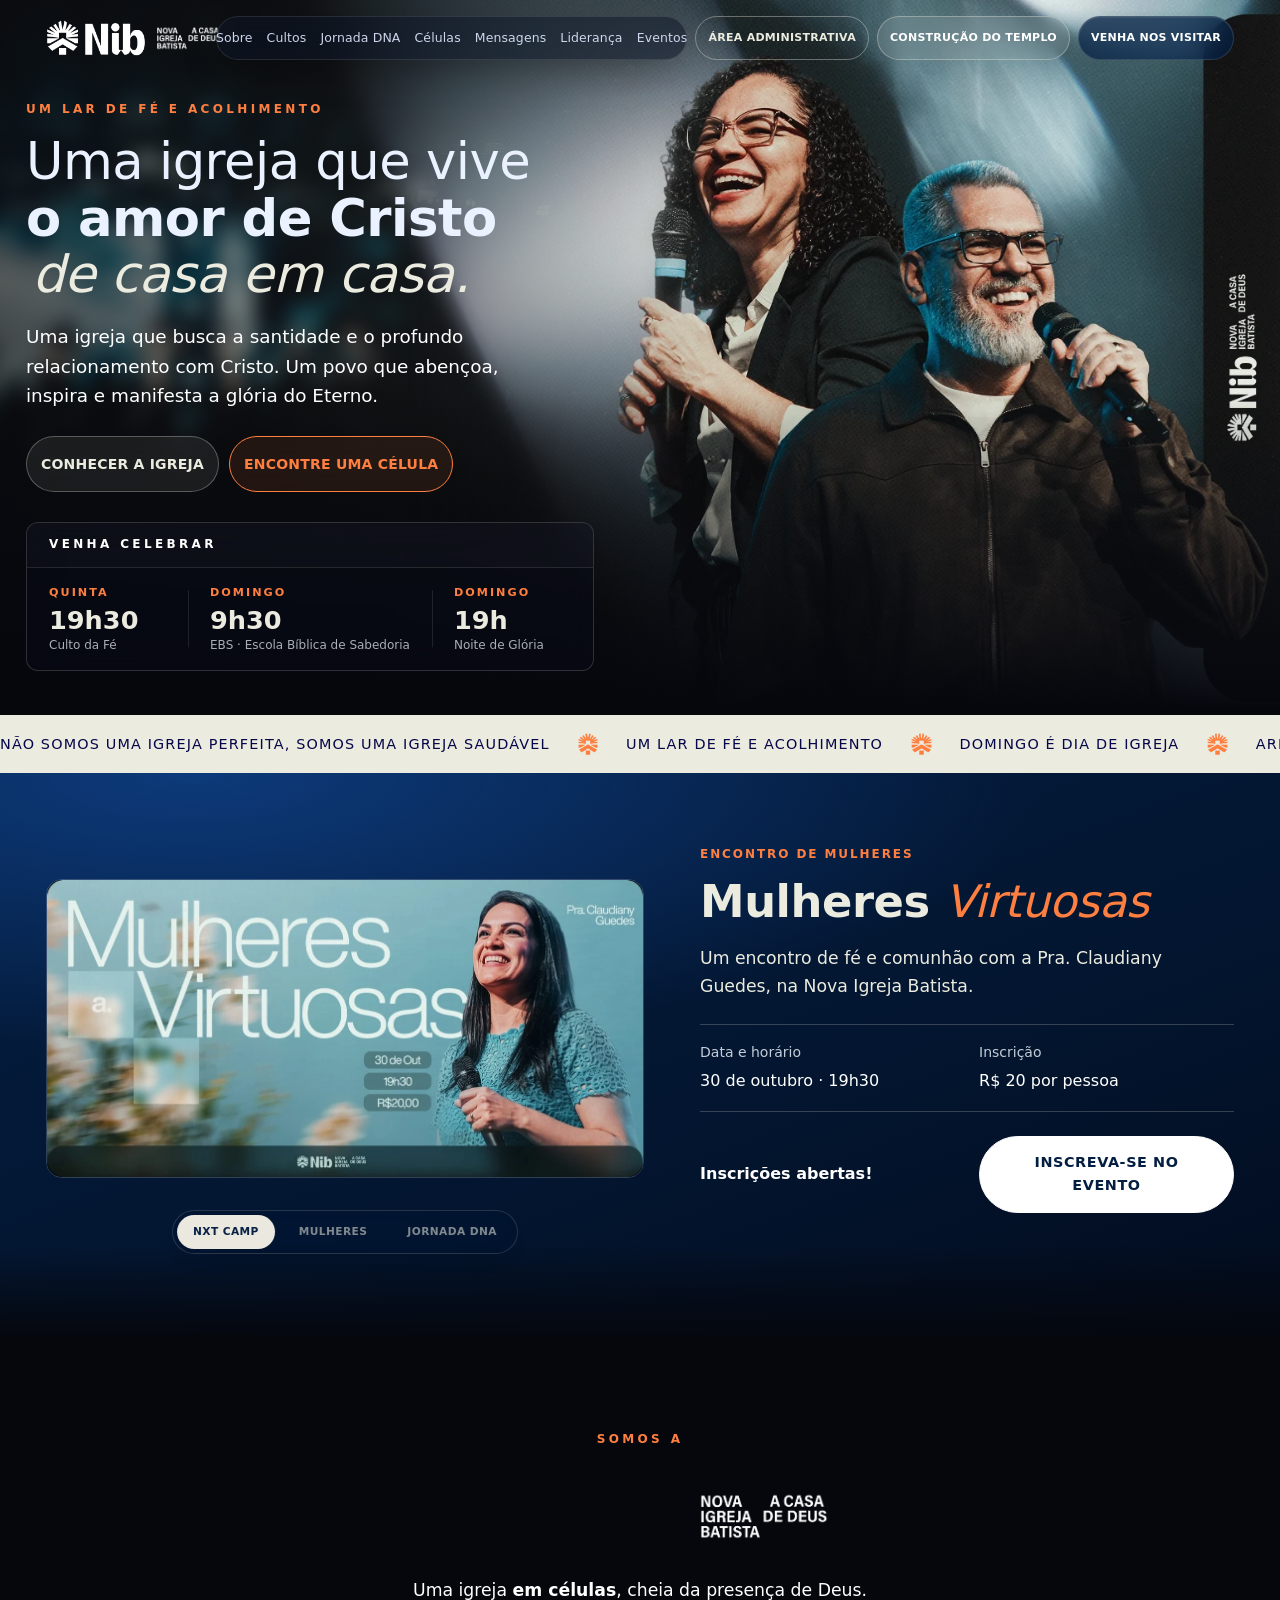
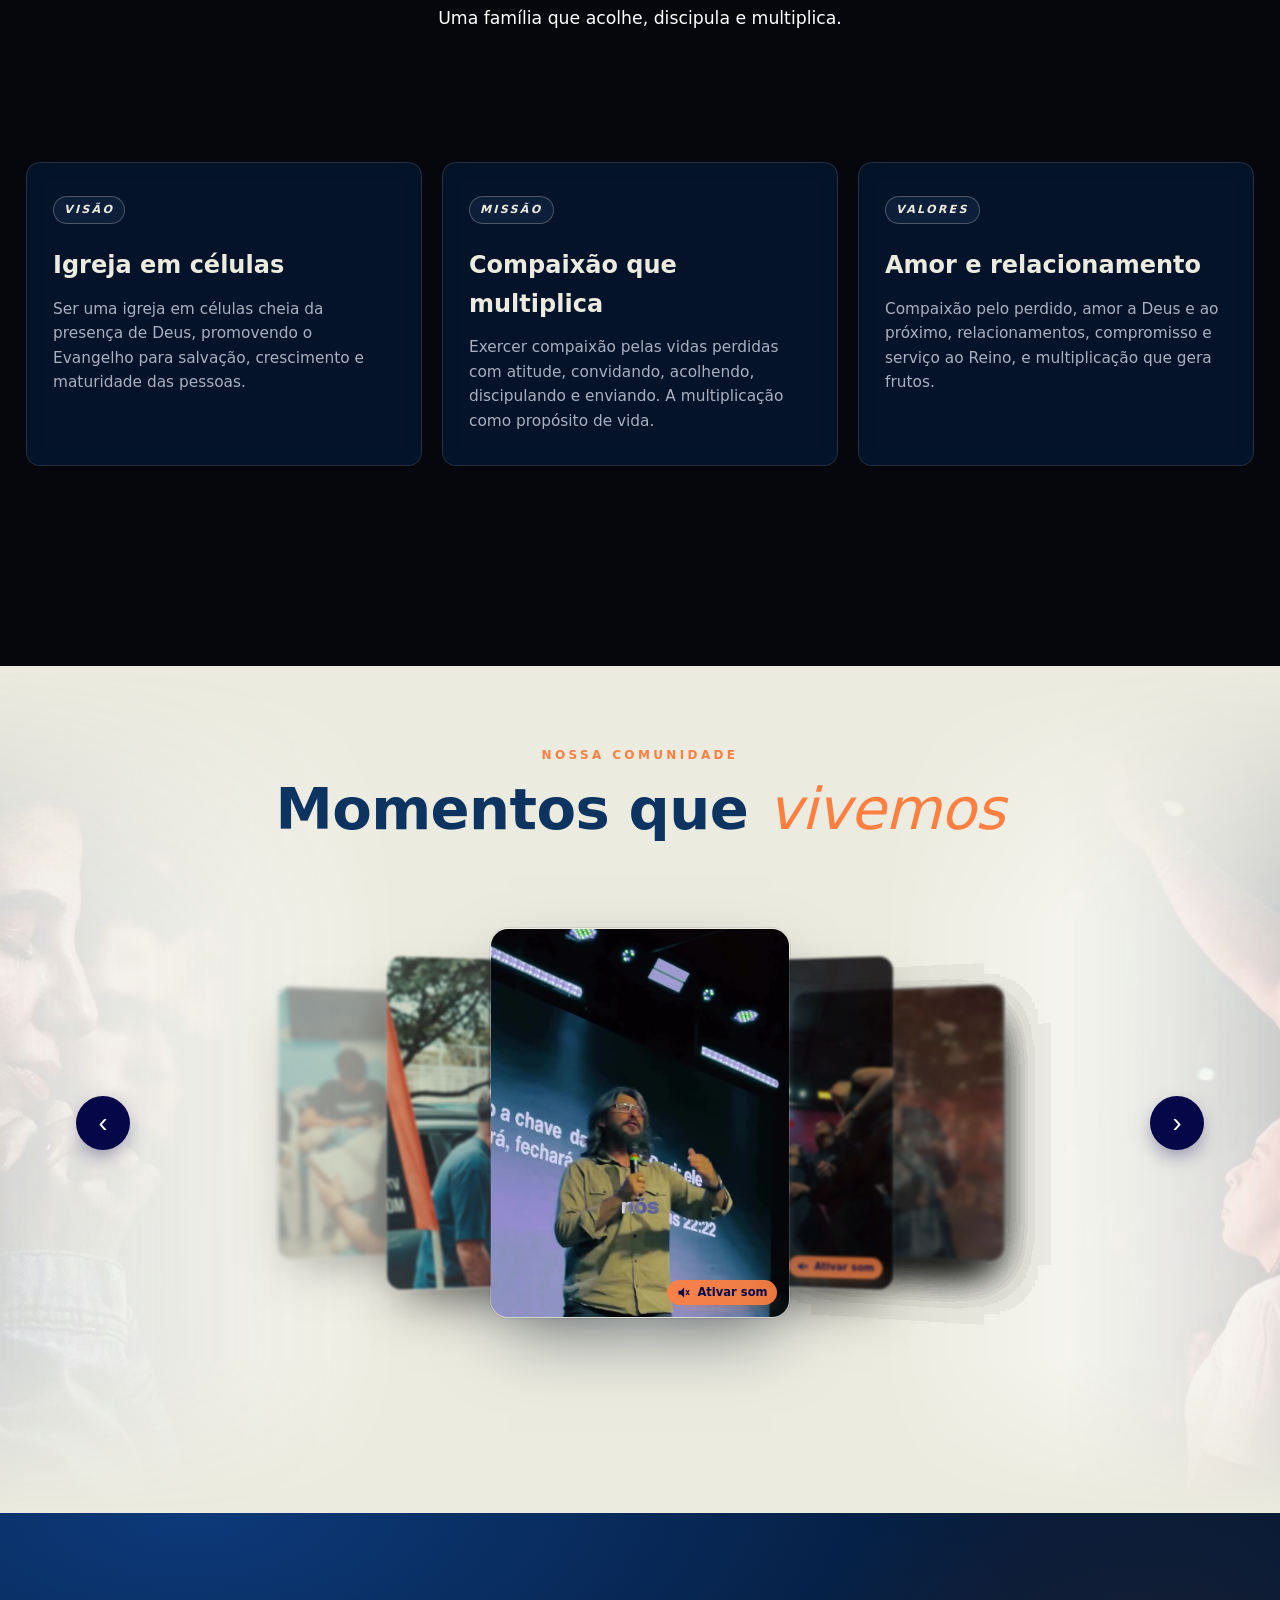
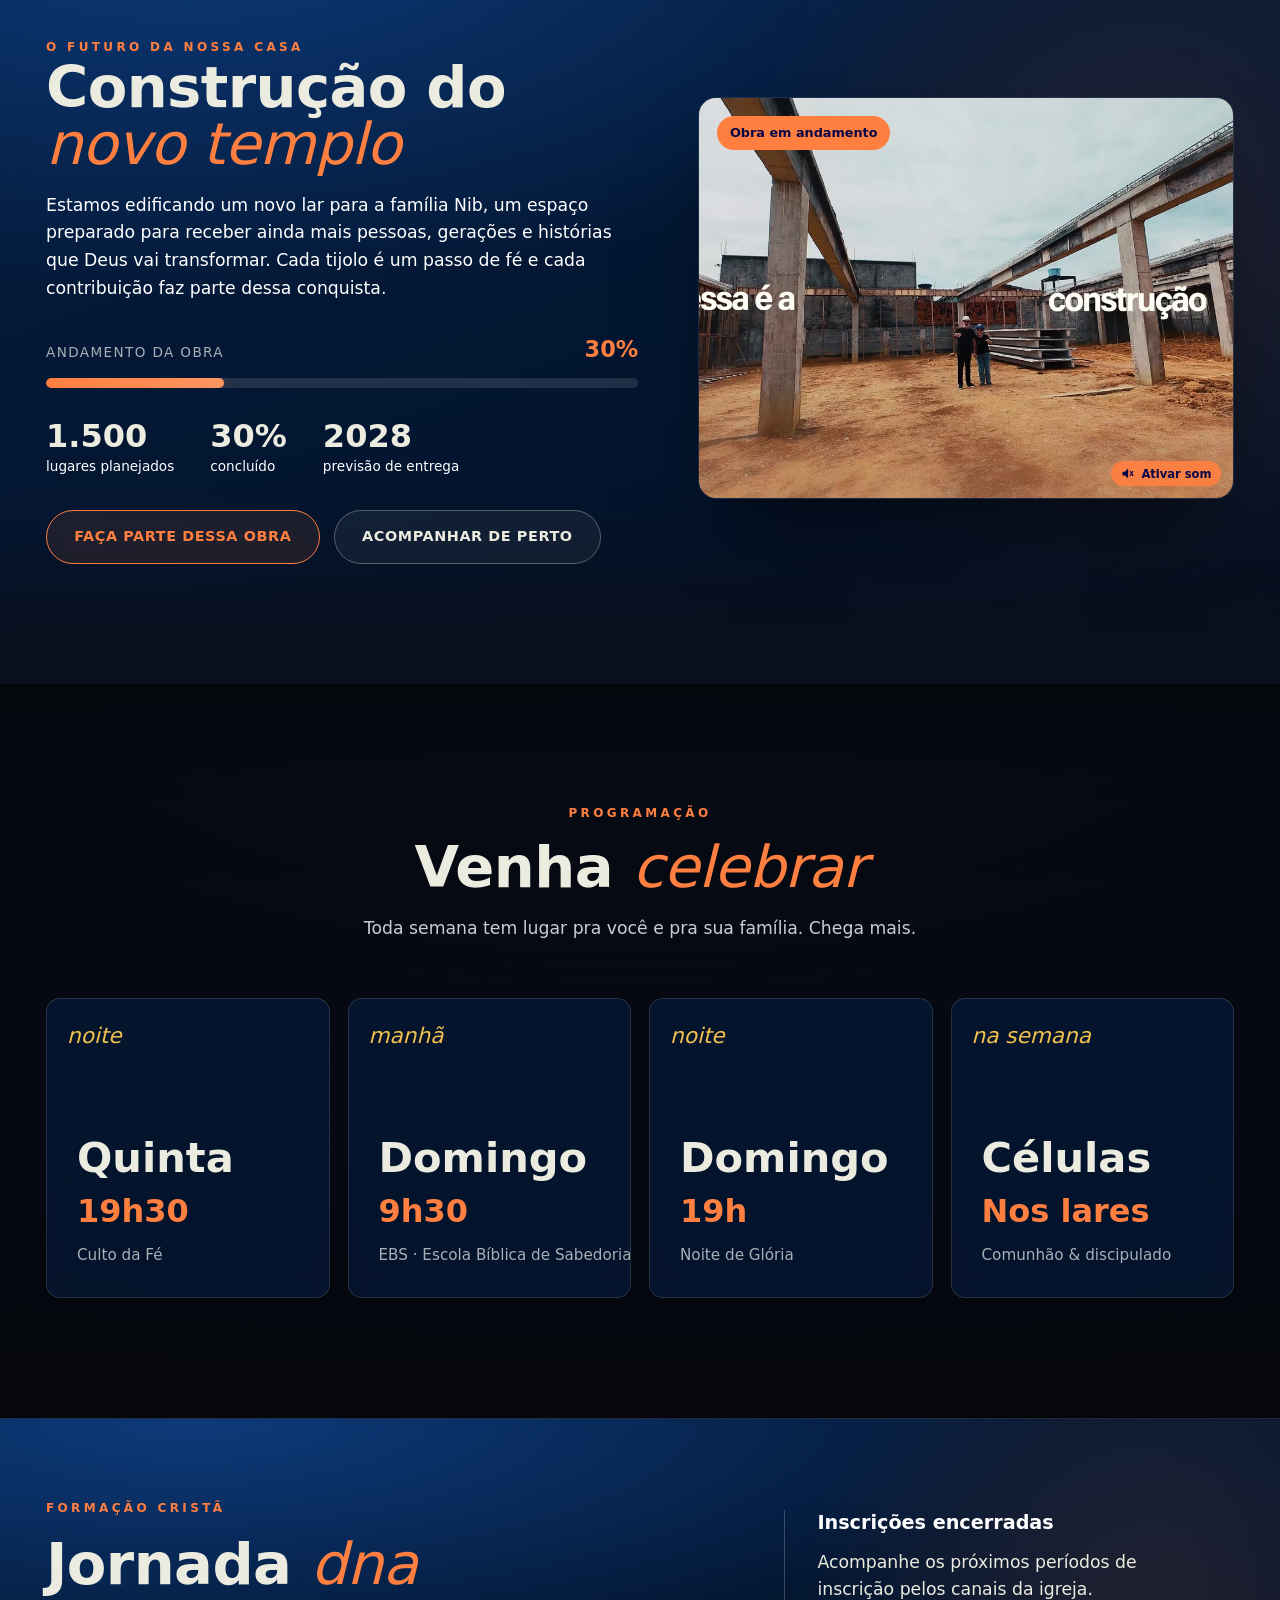
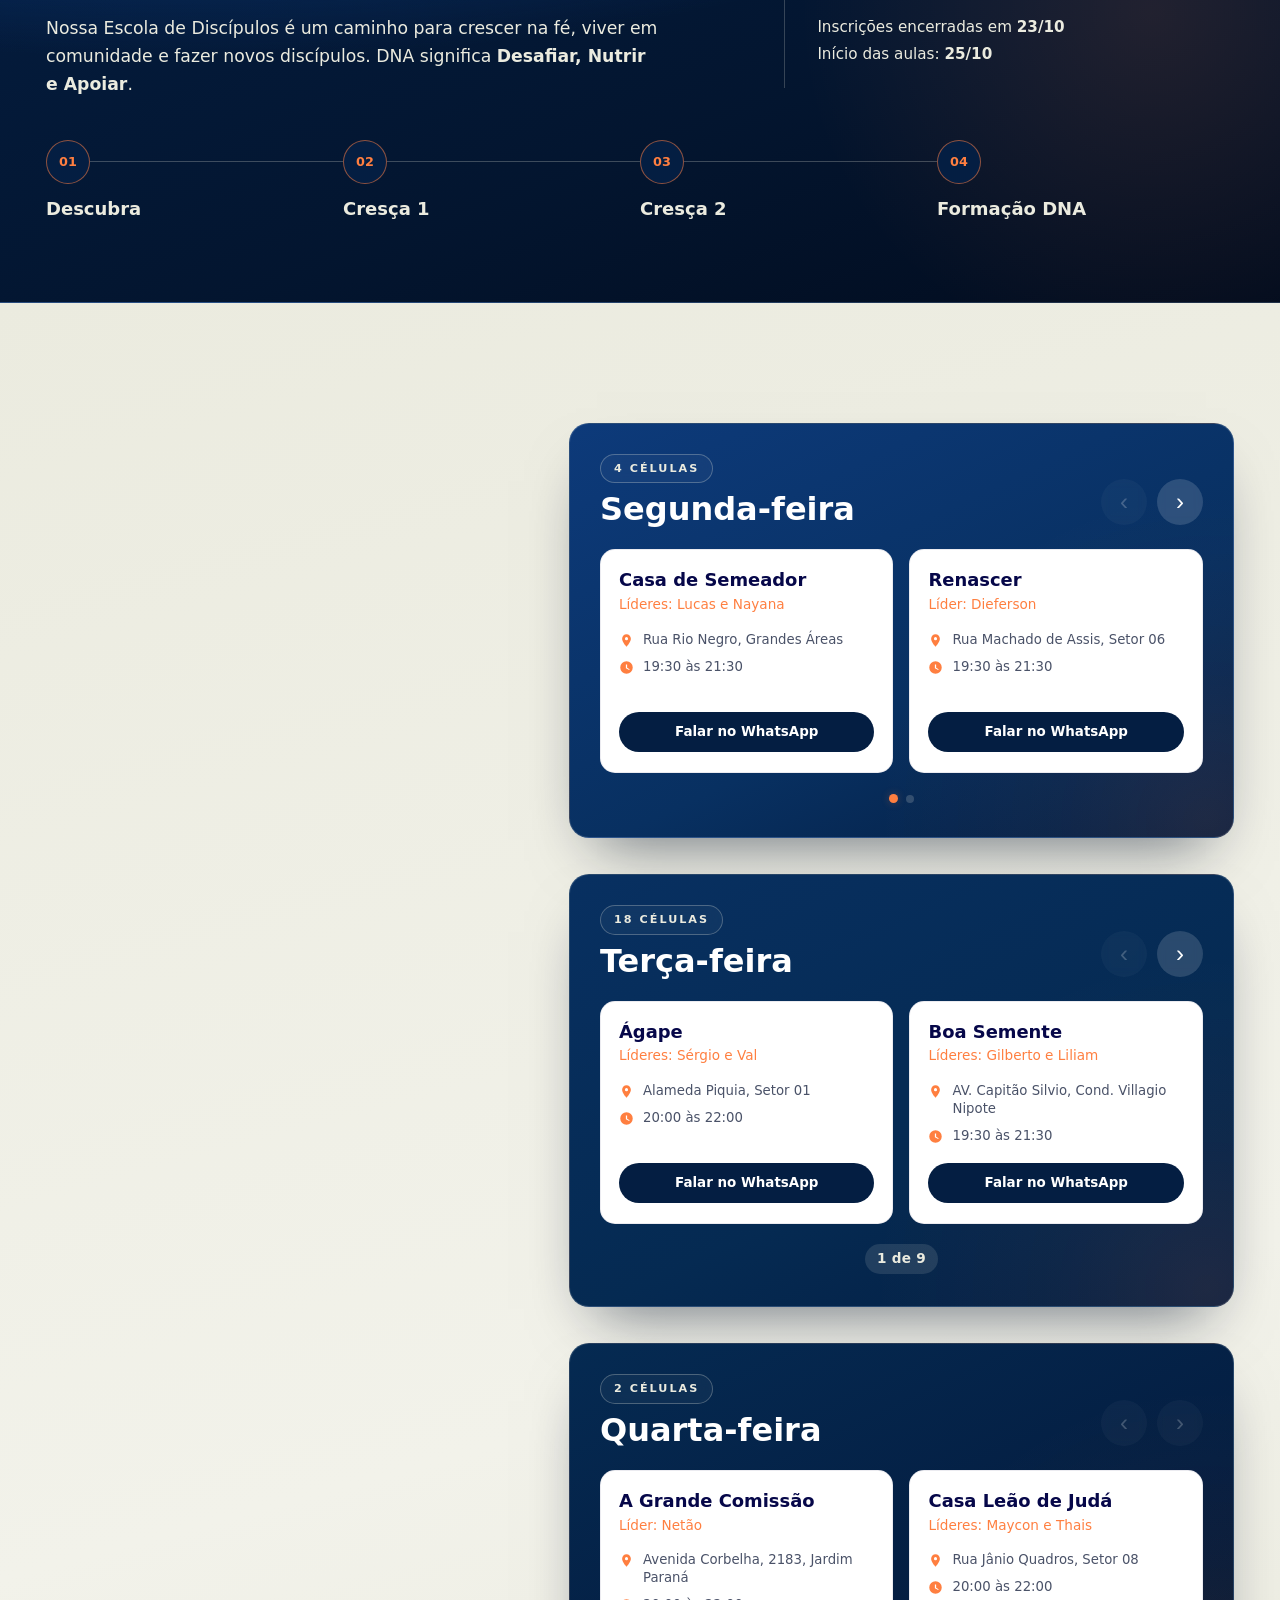
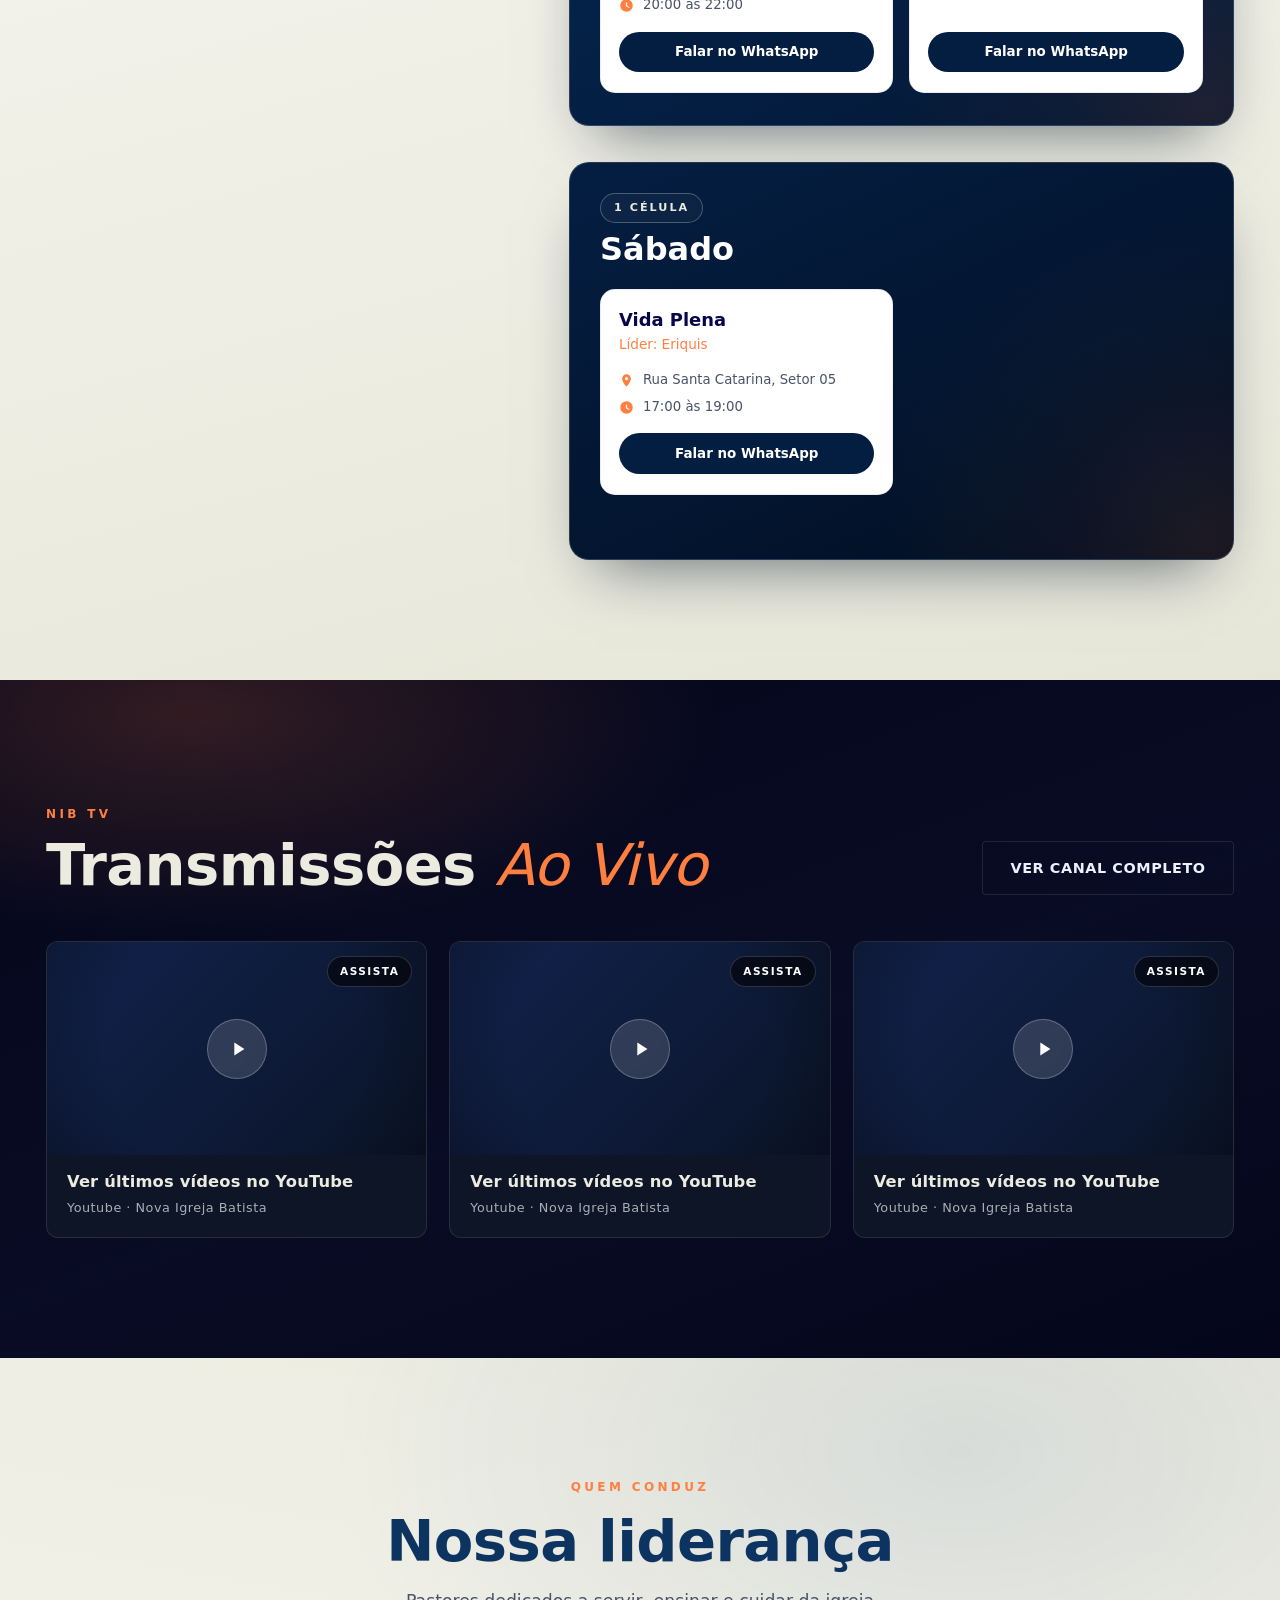
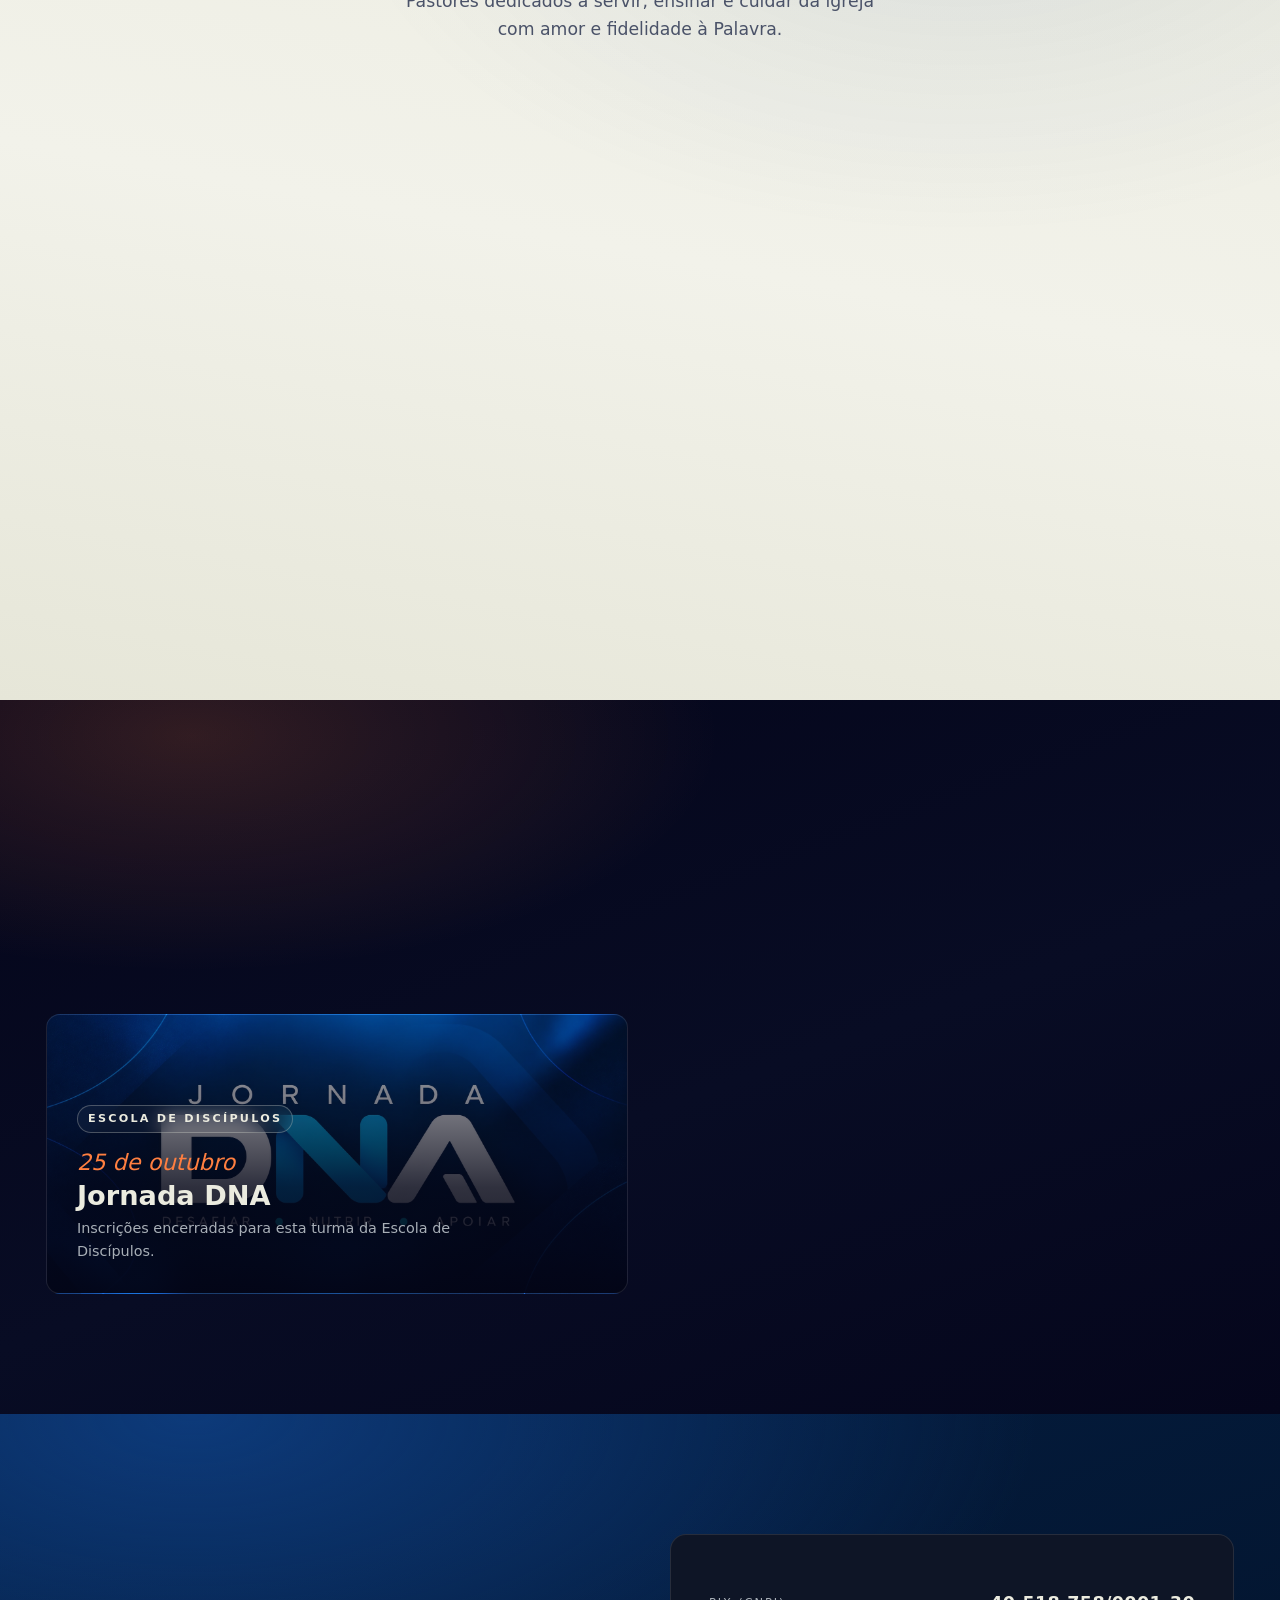
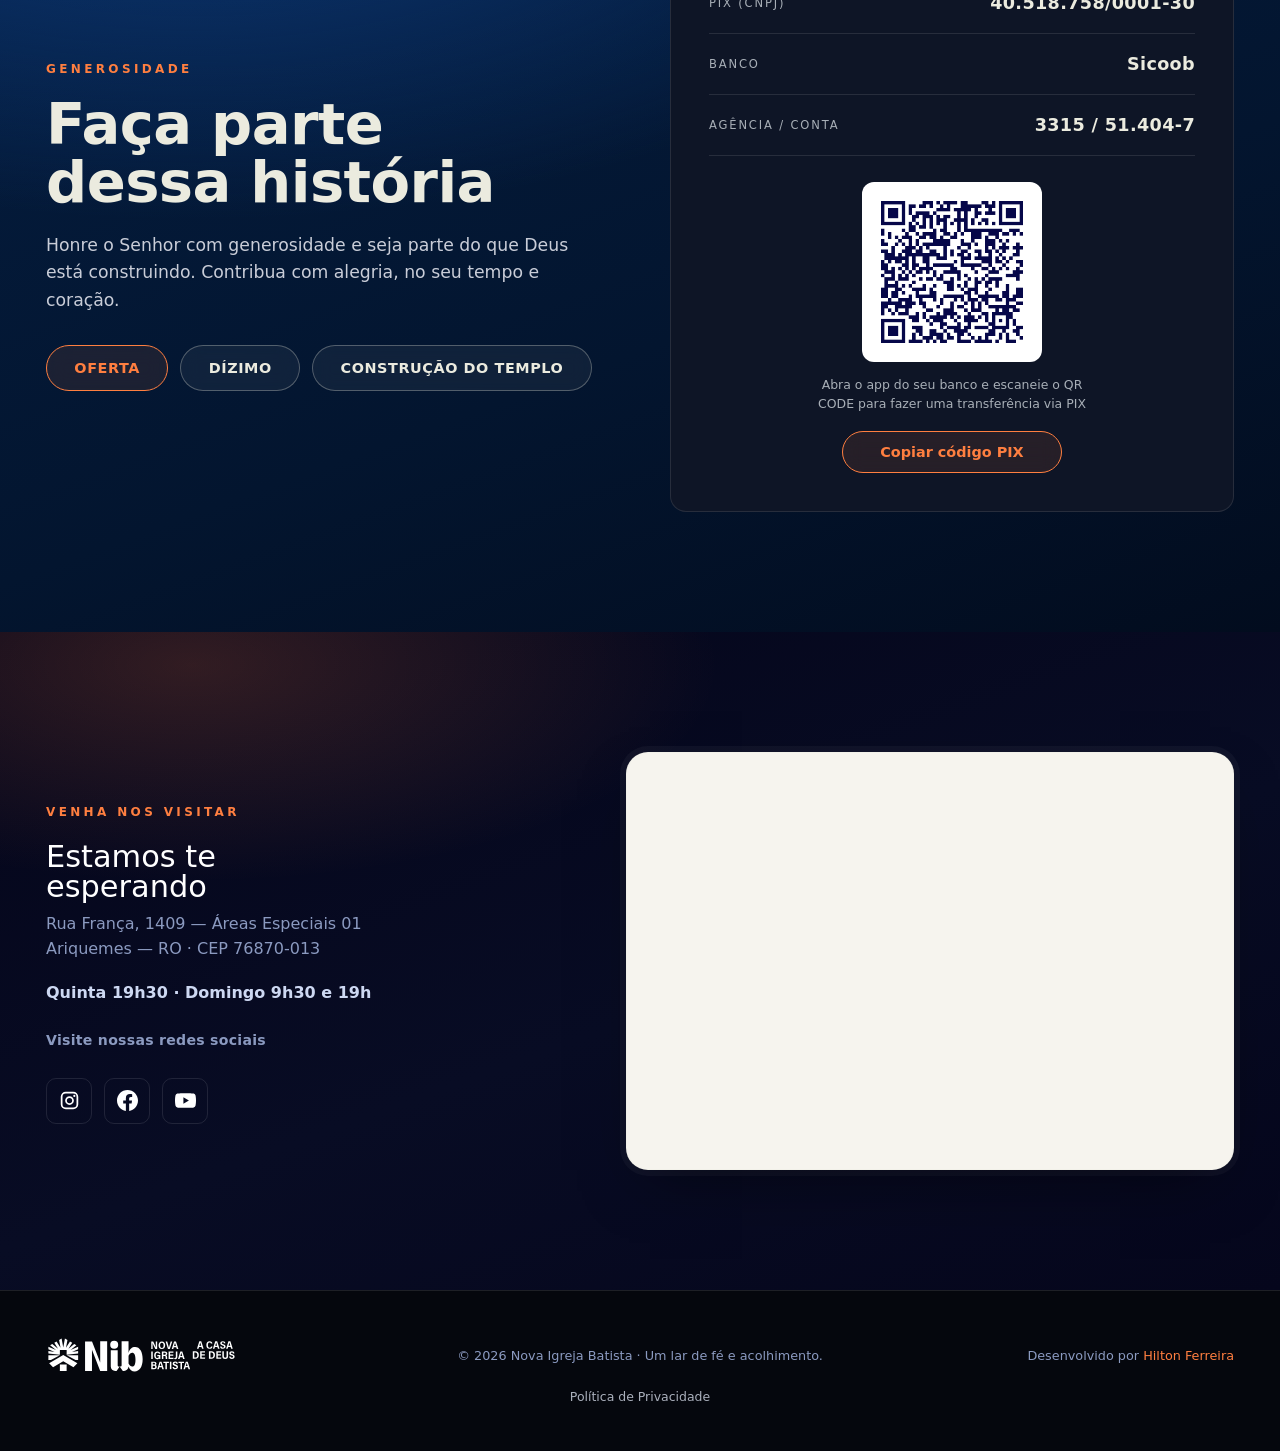
==== commit e8a2568a: "Integra a main atual (6c11c6f) e reconcilia a home com a produção Mantém integralmente a Jornada DNA" ====
--- a/index.html
+++ b/index.html
@@ -1488,23 +1488,6 @@
 
 
 
-/* ===== v143 — comparador editorial multiplataforma ===== */
-.editorial-font-test{
-  position:fixed;left:10px;right:10px;bottom:10px;z-index:999999;
-  max-height:72vh;overflow:auto;padding:12px;border-radius:12px;
-  background:rgba(5,7,14,.96);color:#fff;
-  box-shadow:0 12px 40px rgba(0,0,0,.4);
-  font-family:Arial,sans-serif;
-}
-.editorial-font-test[hidden]{display:none}
-.editorial-font-test h3{margin:0 0 8px;font:700 13px/1.2 Arial,sans-serif;color:#ff7f40}
-.editorial-font-test .eft-row{margin:7px 0;padding:8px 10px;background:#efefe7;color:#ff7f40;border-radius:7px}
-.editorial-font-test .eft-label{display:block;margin-bottom:3px;font:700 10px/1 Arial,sans-serif;color:#333}
-.editorial-font-test .eft-word{font-size:36px;line-height:1;font-weight:500;font-style:italic;letter-spacing:-.01em}
-.editorial-font-test button{margin-top:8px;padding:7px 12px;border:0;border-radius:7px;font:700 12px Arial,sans-serif;cursor:pointer}
-
-
-
 /* ===== v147 — reenquadramento responsivo real do header =====
    Em telas intermediárias, mantém o menu desktop, mas reduz
    proporcionalmente o menu central e os dois botões laterais. */
@@ -2255,6 +2238,26 @@
   .mv-event-section .event-slide .mv-event-copy .h-sec{margin-bottom:12px!important}
   .mv-event-section .event-slide .mv-event-copy > .lead{margin-bottom:24px!important}
 }
+
+/* ===== v200 — correções da auditoria (22/10/2026) ===== */
+/* impede rolagem lateral causada pelo menu mobile fechado e pela faixa animada */
+html{overflow-x:hidden}
+@supports (overflow:clip){html{overflow-x:clip}}
+/* último card ímpar ocupa a linha inteira na grade de eventos */
+@media(min-width:921px){.ev-grid>:not([data-expirado]):last-child:nth-child(odd){grid-column:1/-1}}
+[data-a-partir][hidden],[data-expirado]{display:none!important}
+
+/* contador de páginas das células quando há muitas páginas */
+.dc-page-count{display:inline-block;min-width:64px;padding:4px 12px;border-radius:999px;background:rgba(235,235,223,.12);color:var(--marfim);font-family:var(--acumin);font-size:.85rem;font-weight:600;letter-spacing:.02em;text-align:center}
+/* ajustes de layout no celular */
+@media(max-width:640px){
+  #cultos .culto{min-height:0!important;padding:56px 22px 22px!important}
+  #cultos .culto .badge{top:18px;left:22px}
+  #lideranca .lid-grid .lid{min-height:360px!important;height:360px!important}
+  .event-carousel-dot{font-size:.72rem!important;padding:0 12px!important;height:40px!important}
+  .gal-vc-btn{min-width:44px!important;min-height:44px!important}
+  .gal-unmute,.constr-unmute{min-height:36px!important;padding-left:12px!important;padding-right:12px!important;font-size:.8rem!important}
+}
 </style>
 
 <link rel="stylesheet" href="/assets/acesso-administrativo-v32.css?v=3.3">
@@ -2433,7 +2436,7 @@
         </div>
         <img class="la-resto" src="img/logo/anim/so-textos.png" alt="Nova Igreja Batista - A Casa de Deus">
       </div>
-      <p class="lead">Uma igreja <b>em células</b>, cheia da presença de&nbsp;Deus.<br>Uma família que acolhe, discipula e multiplica.</p>
+      <p class="lead">Uma igreja <b>em células</b>, cheia da presença de&nbsp;Deus. <br>Uma família que acolhe, discipula e multiplica.</p>
     </div>
     <div class="pillars">
       <div class="pillar reveal">
@@ -2574,7 +2577,7 @@
         <div class="constr-progress">
           <div class="cp-head">
             <span class="cp-label">Andamento da obra</span>
-            <span class="cp-pct" data-target="30">0%</span>
+            <span class="cp-pct" data-target="30">30%</span>
           </div>
           <div class="cp-bar"><div class="cp-fill" data-width="30%"></div></div>
         </div>
@@ -2624,15 +2627,15 @@
     </div>
     <div class="cultos-grid">
       <div class="culto reveal">
-        <span class="badge">thursday</span>
+        <span class="badge">noite</span>
         <div><div class="d">Quinta</div><div class="t">19h30</div><div class="n">Culto da Fé</div></div>
       </div>
       <div class="culto reveal">
-        <span class="badge">sunday</span>
+        <span class="badge">manhã</span>
         <div><div class="d">Domingo</div><div class="t">9h30</div><div class="n">EBS · Escola Bíblica de Sabedoria</div></div>
       </div>
       <div class="culto reveal">
-        <span class="badge">sunday</span>
+        <span class="badge">noite</span>
         <div><div class="d">Domingo</div><div class="t">19h</div><div class="n">Noite de Glória</div></div>
       </div>
       <div class="culto reveal">
@@ -2676,7 +2679,7 @@
       <p class="lead">A célula é parte da essência de quem somos como igreja. É nos lares que a fé encontra espaço para ser vivida de perto!<br><br>Tem uma célula perto de você. Venha viver igreja com a gente!</p>
       <div class="cel-total">
         <div class="ct-badge">
-          <span class="ct-num" data-target="25">1</span>
+          <span class="ct-num" data-target="25">25</span>
         </div>
         <div class="ct-info">
           <span class="ct-label">células ativas</span>
@@ -3056,14 +3059,6 @@
       <p class="lead">Fique por dentro do que Deus está fazendo na nossa casa.</p>
     </div>
     <div class="ev-grid">
-      <div class="evento evento-foto evento-multiplicacao reveal" style="--ev-bg:url('img/eventos/festa-multiplicacao-bg.webp')">
-        <div class="cont">
-          <span class="tag">Celebração</span>
-          <div class="date">03 de outubro, 15h</div>
-          <h3>Festa da Multiplicação</h3>
-          <p>Celebração das células na Chácara Pizze. R$ 25 por integrante da família, em até 2x no cartão. Participe!</p>
-        </div>
-      </div>
       <a class="evento evento-foto evento-dna reveal" href="#jornada-dna" style="--ev-bg:url('img/eventos/jornada-dna.webp')" aria-label="Ver detalhes da Jornada DNA">
         <div class="cont">
           <span class="tag">Escola de discípulos</span>
@@ -3072,7 +3067,7 @@
           <p>Inscrições encerradas para esta turma da Escola de Discípulos.</p>
         </div>
       </a>
-      <a class="evento evento-foto evento-mulheres reveal" href="mulheres-virtuosas.html" style="--ev-bg:url('img/eventos/mulheres-virtuosas-2026.webp')" aria-label="Ver detalhes e inscrição do evento Mulheres Virtuosas">
+      <a class="evento evento-foto evento-mulheres reveal" data-expira="2026-10-31" href="mulheres-virtuosas.html" style="--ev-bg:url('img/eventos/mulheres-virtuosas-2026.webp')" aria-label="Ver detalhes e inscrição do evento Mulheres Virtuosas">
         <div class="cont">
           <span class="tag">Encontro de mulheres</span>
           <div class="date">30 de outubro, 19h30</div>
@@ -3080,7 +3075,7 @@
           <p>Um encontro de fé e comunhão com a Pra. Claudiany Guedes. Inscrição: R$ 20 por pessoa.</p>
         </div>
       </a>
-      <a class="evento evento-foto evento-nxt reveal" href="next/camp-sbgp1-nov26/" style="--ev-bg:url('img/eventos/nxt-camp-oficial-led-recorte-v85.png')" aria-label="Ver detalhes e inscrição do evento NXT CAMP 2026">
+      <a class="evento evento-foto evento-nxt reveal" data-expira="2026-11-23" href="next/camp-sbgp1-nov26/" style="--ev-bg:url('img/eventos/nxt-camp-oficial-led-recorte-v85.png')" aria-label="Ver detalhes e inscrição do evento NXT CAMP 2026">
         <div class="cont">
           <span class="tag">Acampamento</span>
           <div class="date">21 e 22 de novembro</div>
@@ -3237,7 +3232,7 @@
 
   function reset(){
     cancelAnimationFrame(raf);
-    el.textContent='1';
+    el.textContent=String(target);
   }
 
   function animate(){
@@ -3306,6 +3301,14 @@
       const totalPages=pageCount();
       pagination.hidden=totalPages<=1;
       if(totalPages<=1) return;
+      // Com muitas páginas, um contador é mais legível e fácil de usar no toque do que dezenas de pontos.
+      if(totalPages>6){
+        const counter=document.createElement('span');
+        counter.className='dc-page-count';
+        counter.setAttribute('aria-live','polite');
+        pagination.appendChild(counter);
+        return;
+      }
       for(let page=0;page<totalPages;page++){
         const dot=document.createElement('button');
         dot.type='button';
@@ -3330,7 +3333,9 @@
         const page=(idx>=last && last>0)
           ? pageCount()-1
           : Math.min(pageCount()-1,Math.floor(idx/pv));
-        [...pagination.children].forEach((dot,i)=>{
+        const counter=pagination.querySelector('.dc-page-count');
+        if(counter) counter.textContent=`${page+1} de ${pageCount()}`;
+        [...pagination.querySelectorAll('.dc-page-dot')].forEach((dot,i)=>{
           const active=i===page;
           dot.classList.toggle('active',active);
           dot.setAttribute('aria-current',active?'page':'false');
@@ -3360,8 +3365,8 @@
 
   function reset(){
     cancelAnimationFrame(raf);
-    pct.textContent='0%';
-    fill.style.width='0%';
+    pct.textContent=target+'%';
+    fill.style.width=target+'%';
   }
 
   function animate(){
@@ -4042,34 +4047,6 @@
 });
 </script>
 
-<script id="editorial-font-test-v143">
-(function(){
-  if(location.search.indexOf('fonttest=1') === -1) return;
-  function run(){
-    var fonts=[
-      ['system-ui','system-ui,-apple-system,"Segoe UI",sans-serif'],
-      ['Arial','Arial,sans-serif'],
-      ['Helvetica Neue','"Helvetica Neue",Helvetica,Arial,sans-serif'],
-      ['Avenir Next','"Avenir Next",Avenir,Arial,sans-serif'],
-      ['Trebuchet MS','"Trebuchet MS",Arial,sans-serif'],
-      ['Georgia','Georgia,serif']
-    ];
-    var box=document.createElement('div');
-    box.className='editorial-font-test';
-    var html='<h3>v143 — escolha a que mais parece com o desktop correto</h3>';
-    fonts.forEach(function(f){
-      html+='<div class="eft-row"><span class="eft-label">'+f[0]+'</span><div class="eft-word" style="font-family:'+f[1]+'">vivemos — de casa em casa.</div></div>';
-    });
-    html+='<button type="button">Fechar</button>';
-    box.innerHTML=html;
-    box.querySelector('button').onclick=function(){box.remove()};
-    document.body.appendChild(box);
-  }
-  if(document.readyState==='loading') document.addEventListener('DOMContentLoaded',run);
-  else run();
-})();
-</script>
-
 <script>
 document.querySelectorAll('#jornada-dna .dna-module-number').forEach(function(button){
   var timer;
@@ -4083,5 +4060,15 @@
 });
 </script>
 <script src="assets/eventos-carousel-v2.js" defer></script>
+<script id="nib-expiracao-eventos">
+/* Oculta chamadas de eventos vencidos e mostra os avisos de encerramento, pela data de Rondônia. */
+(function(){
+  var hoje;
+  try{hoje=new Intl.DateTimeFormat('en-CA',{timeZone:'America/Porto_Velho',year:'numeric',month:'2-digit',day:'2-digit'}).format(new Date());}
+  catch(e){var d=new Date();hoje=d.getFullYear()+'-'+String(d.getMonth()+1).padStart(2,'0')+'-'+String(d.getDate()).padStart(2,'0');}
+  document.querySelectorAll('[data-expira]').forEach(function(el){if(hoje>=el.getAttribute('data-expira'))el.setAttribute('data-expirado','');});
+  document.querySelectorAll('[data-a-partir]').forEach(function(el){if(hoje>=el.getAttribute('data-a-partir'))el.hidden=false;});
+})();
+</script>
 </body>
 </html>
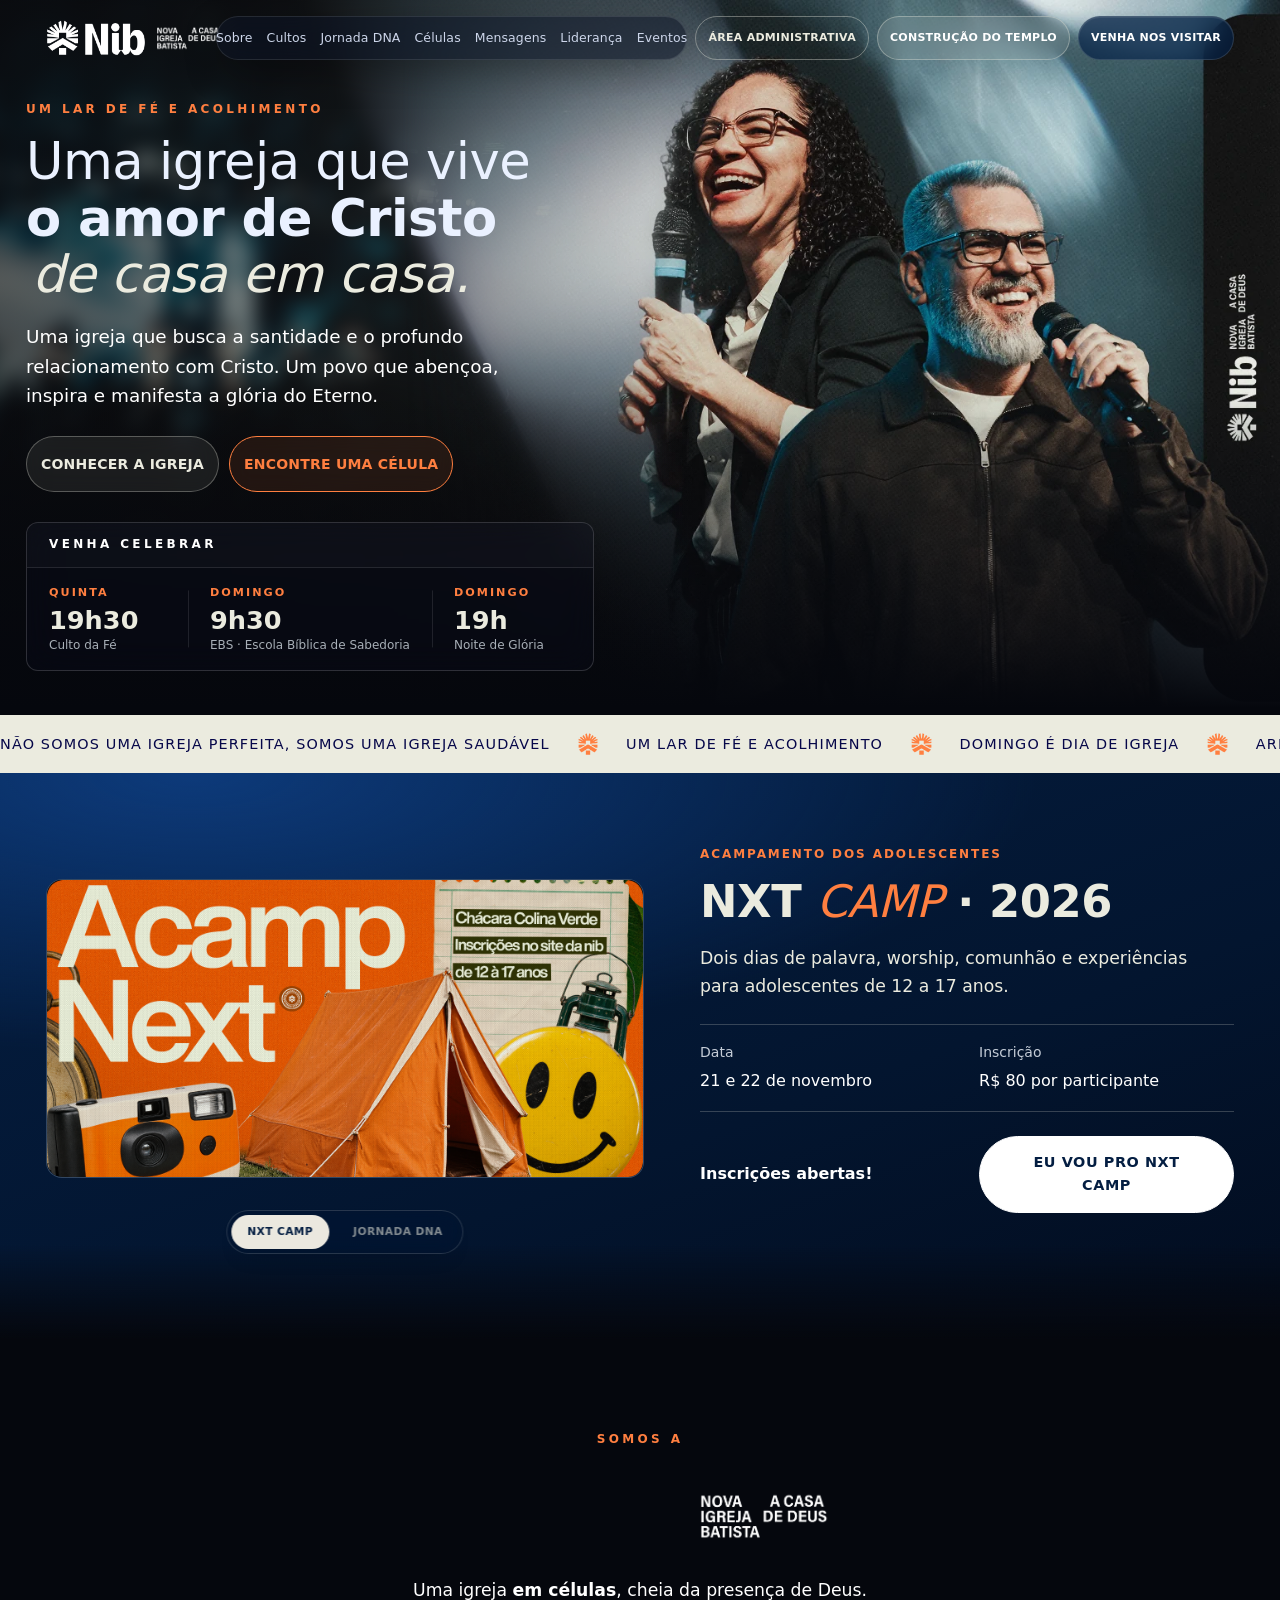
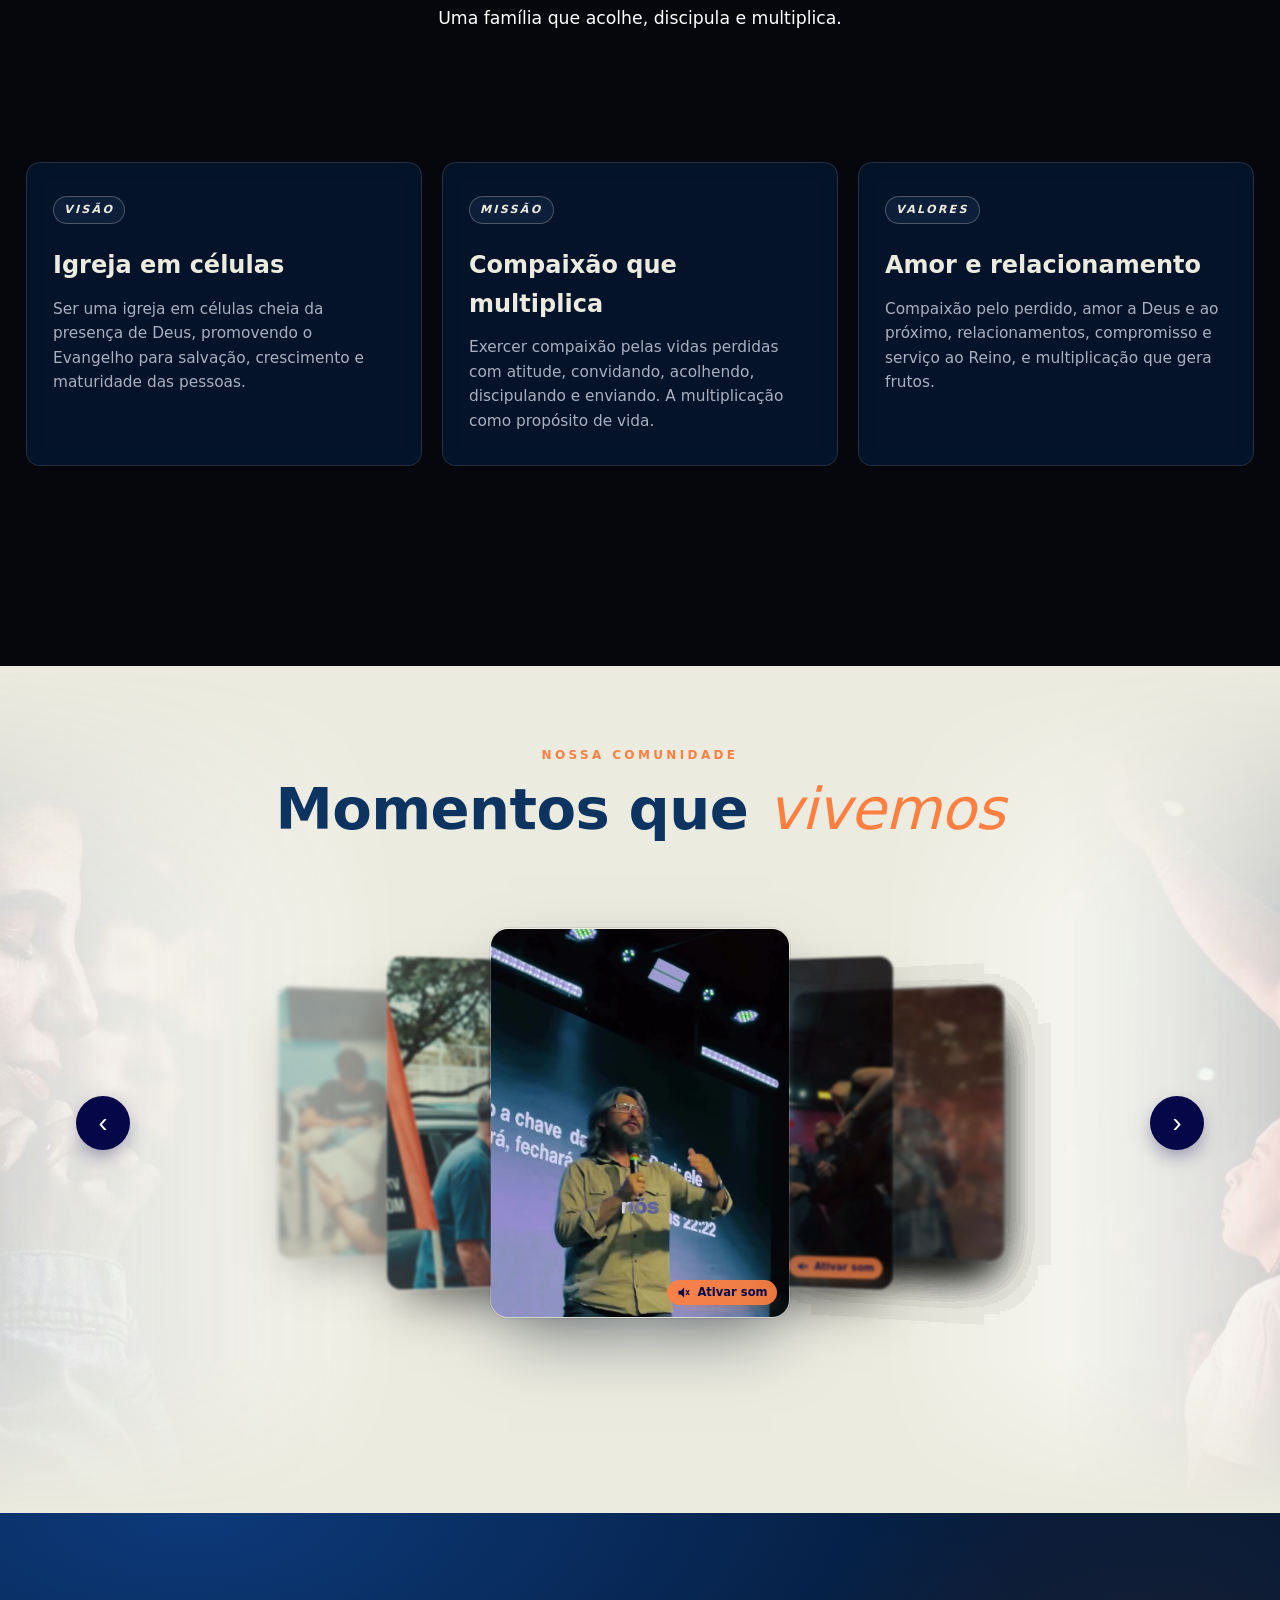
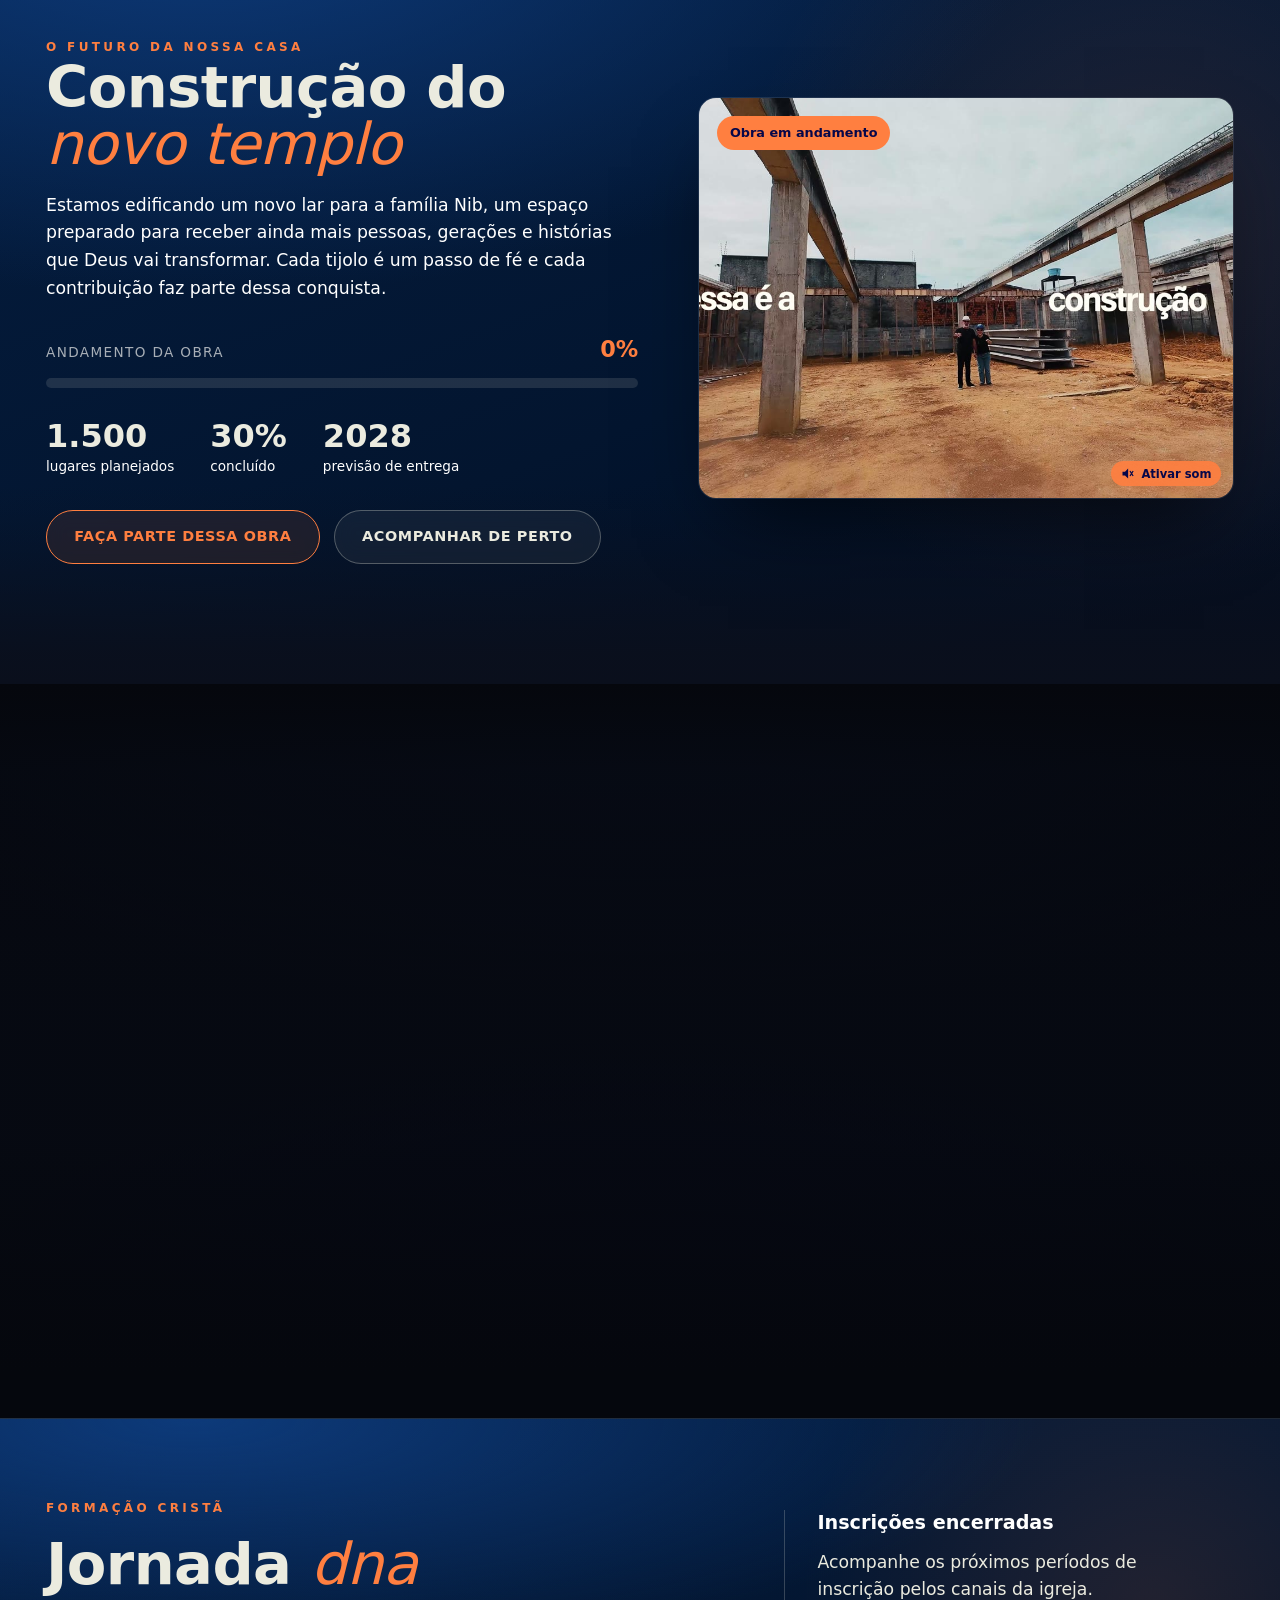
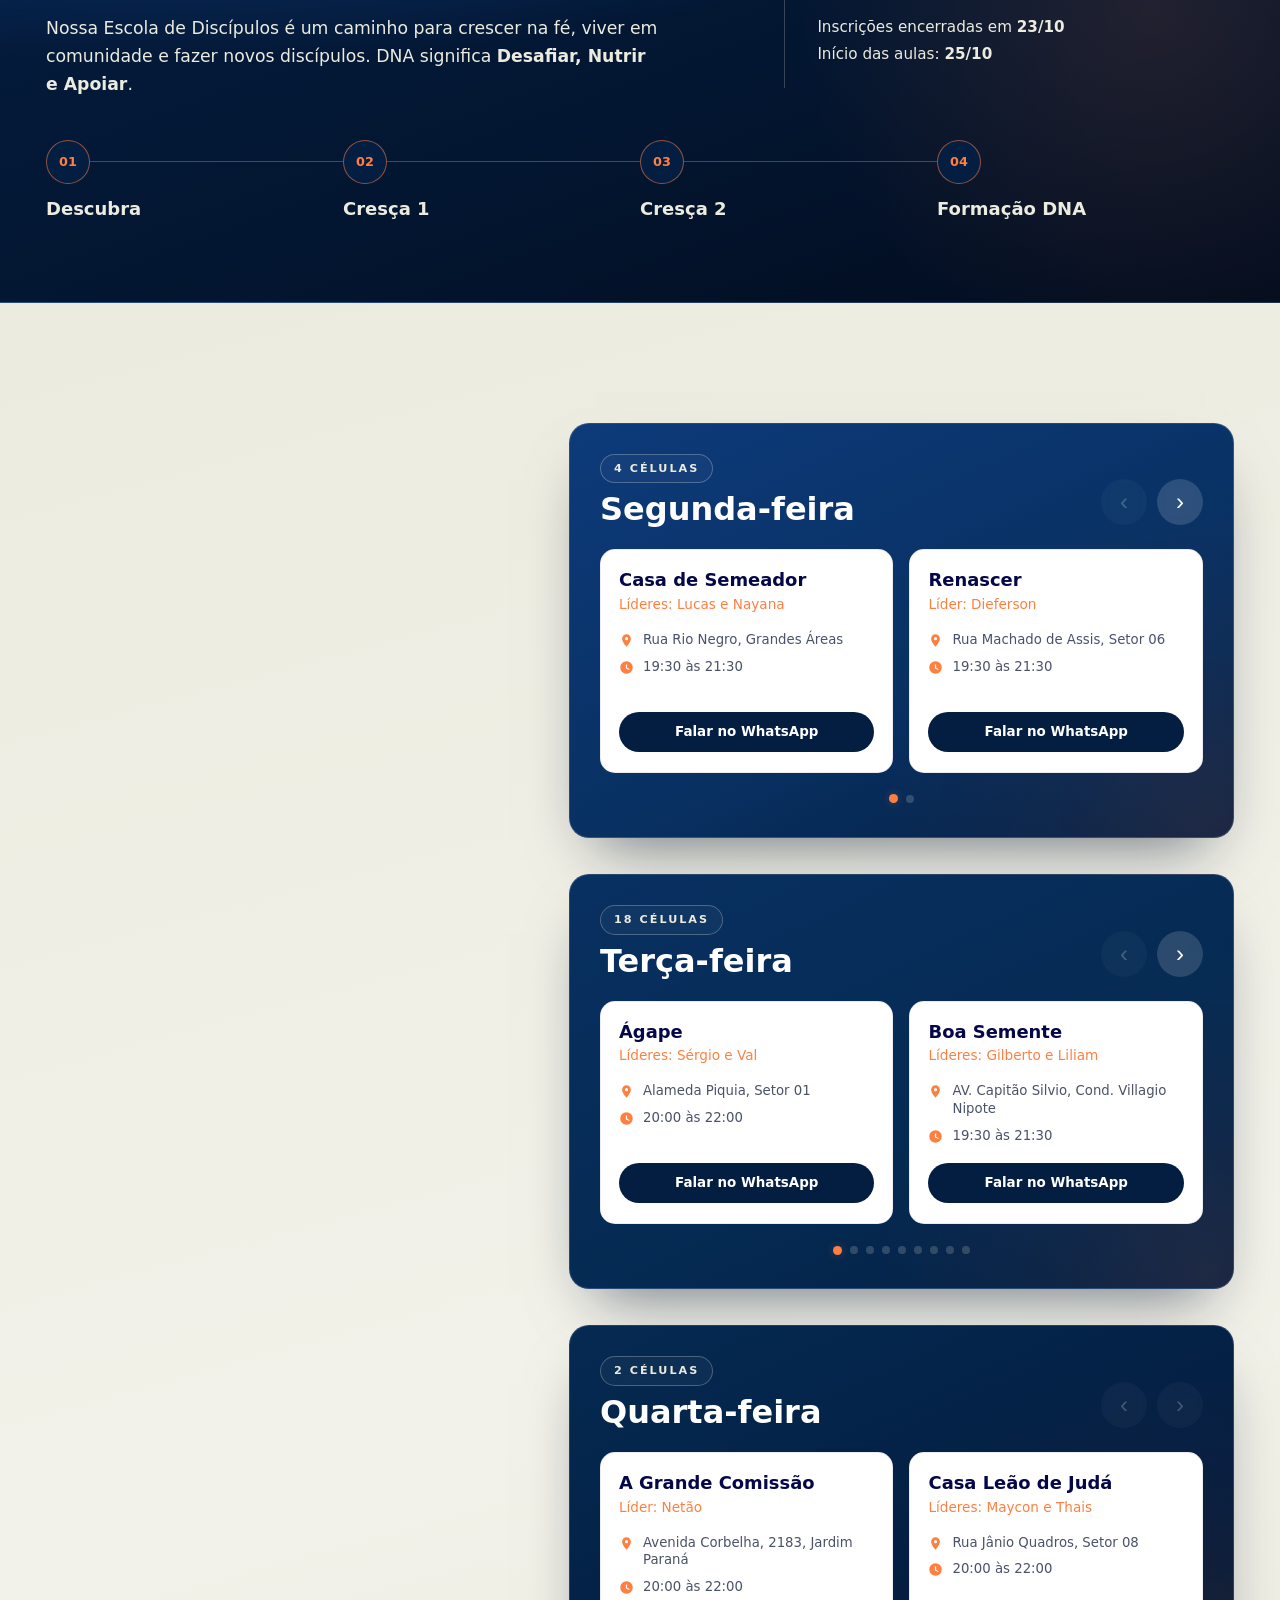
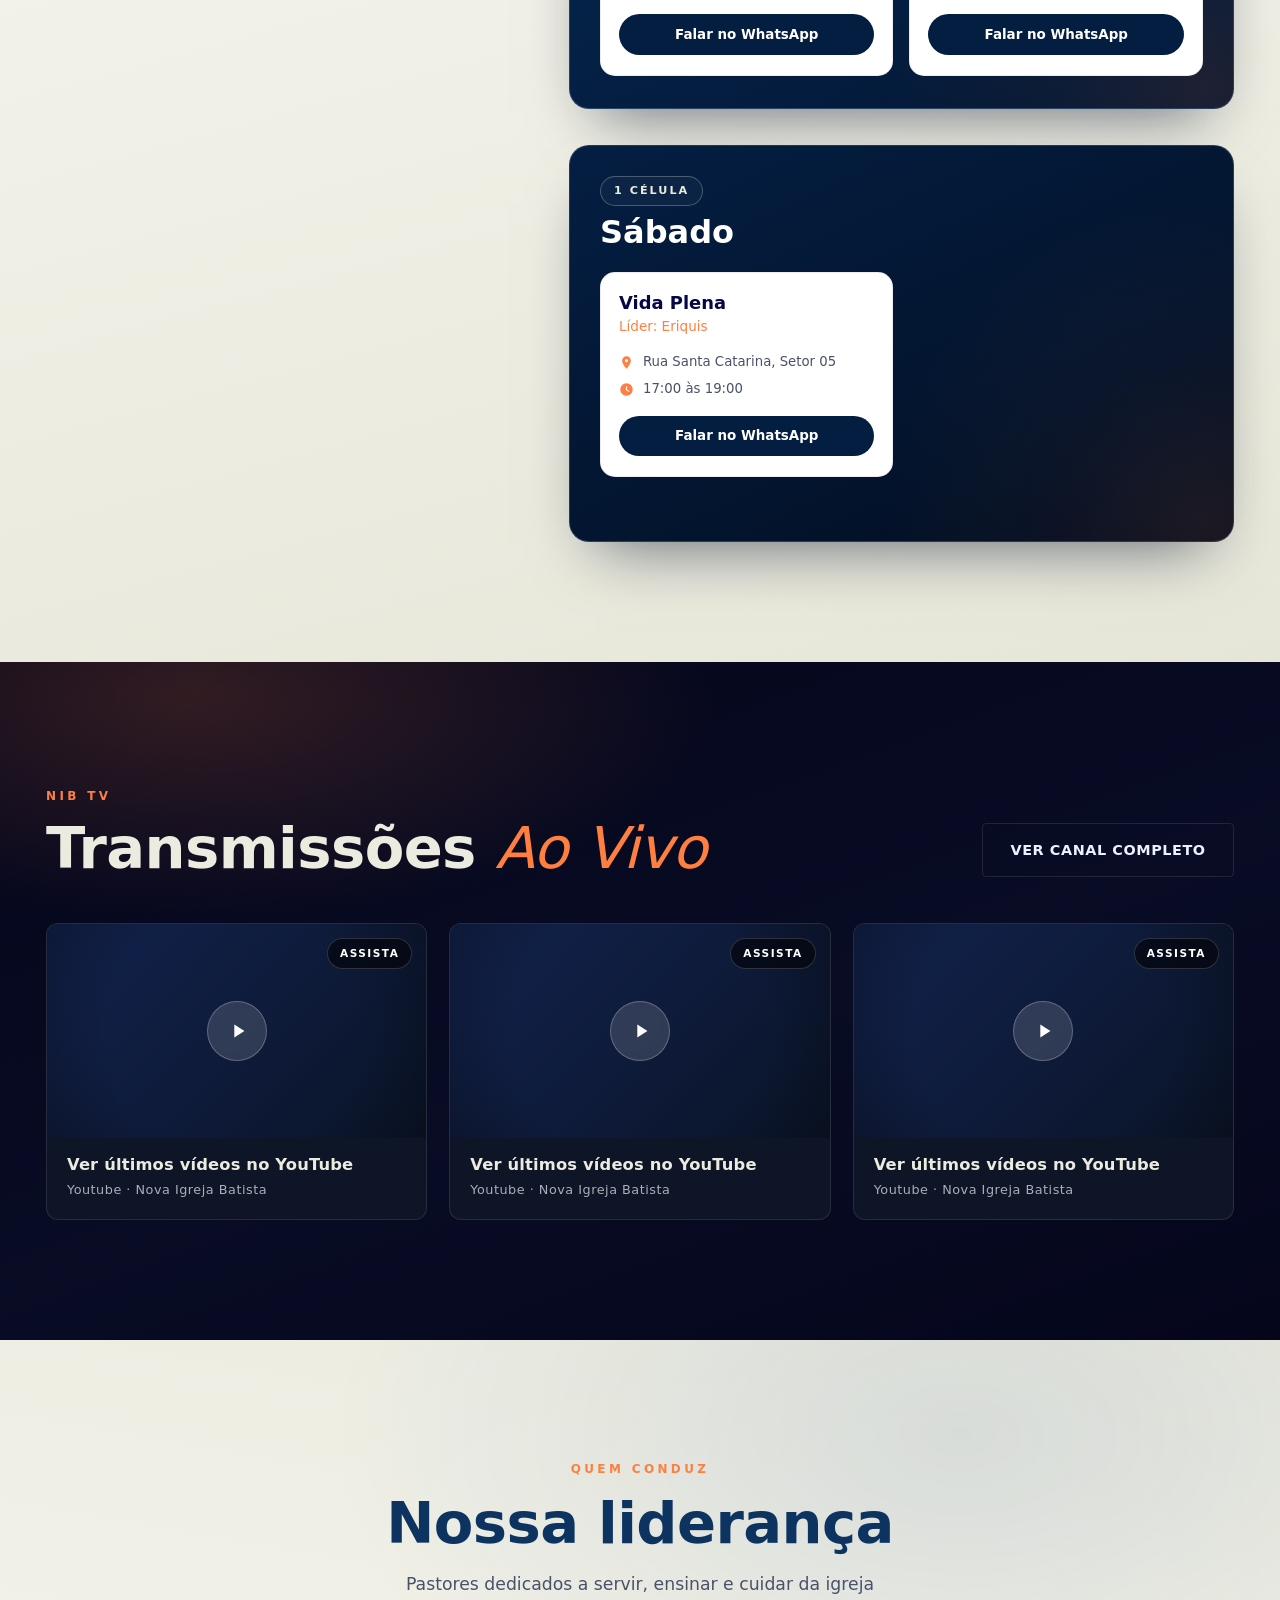
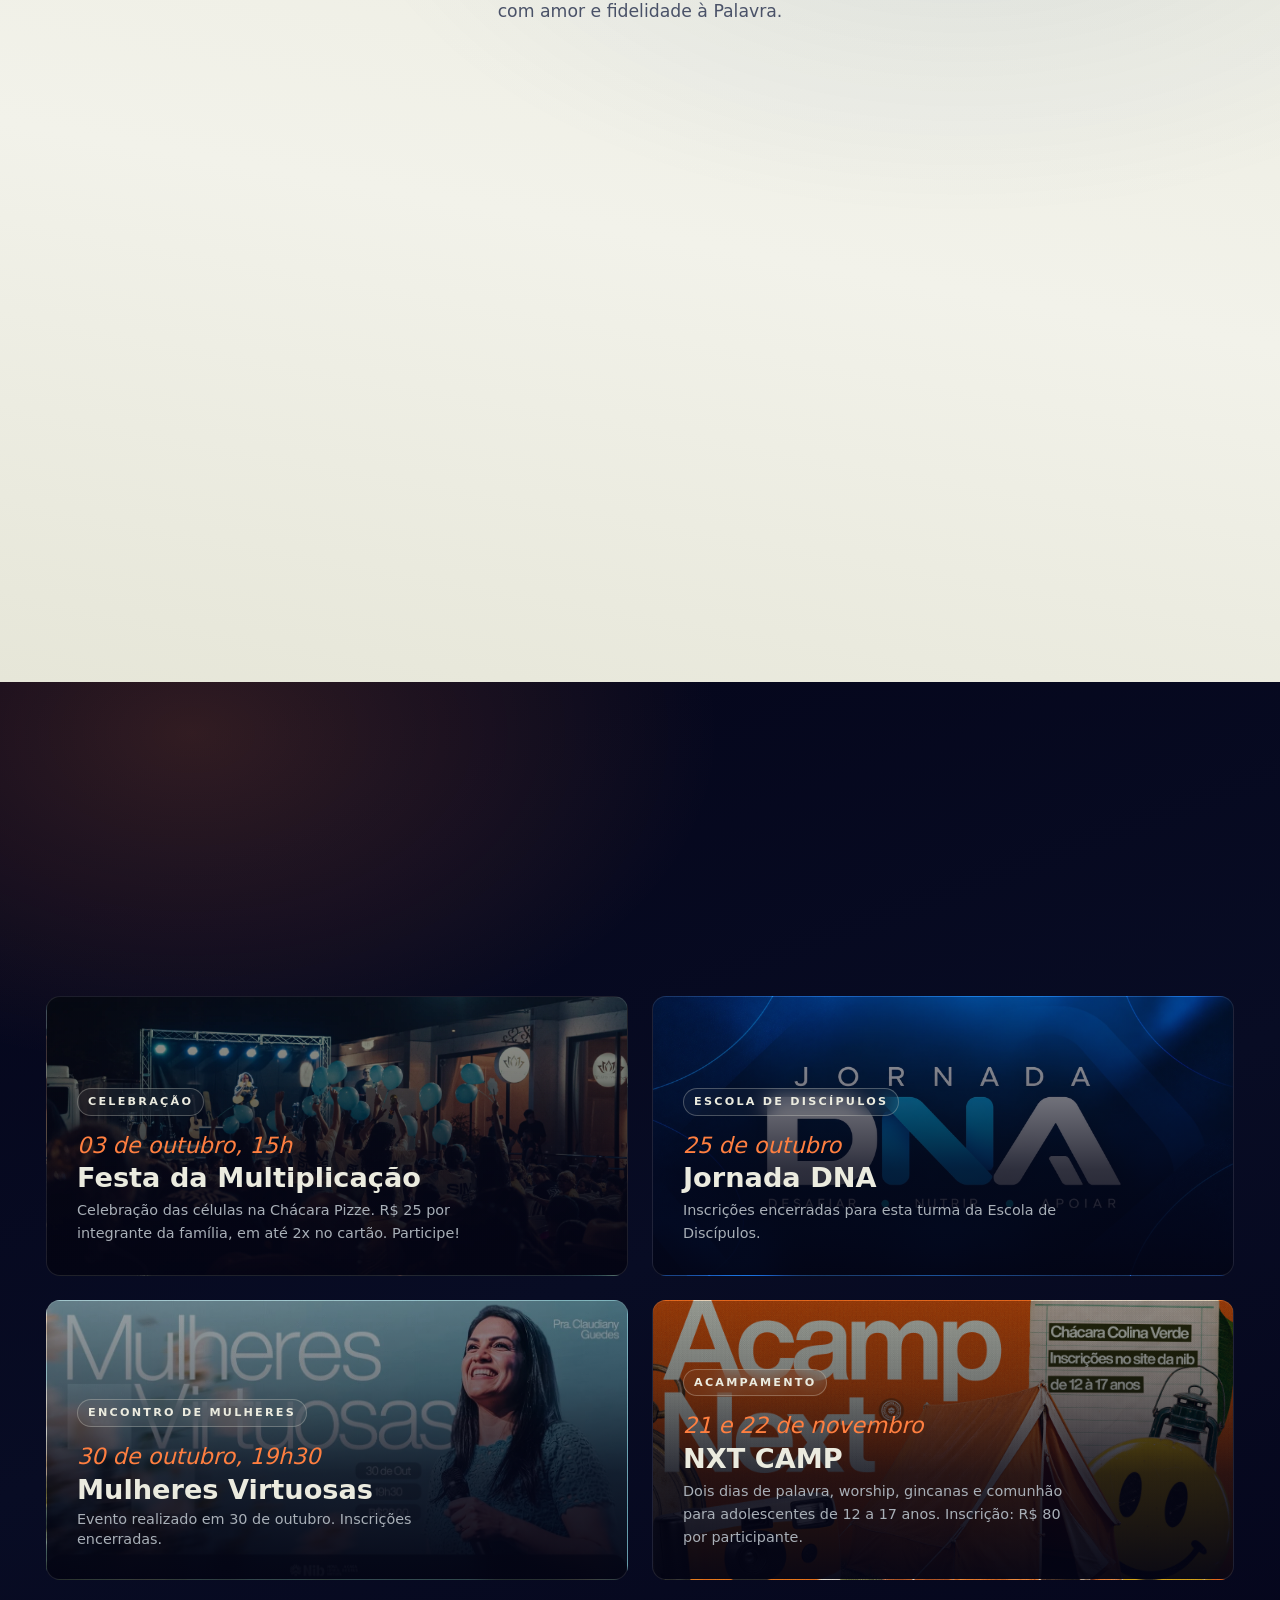
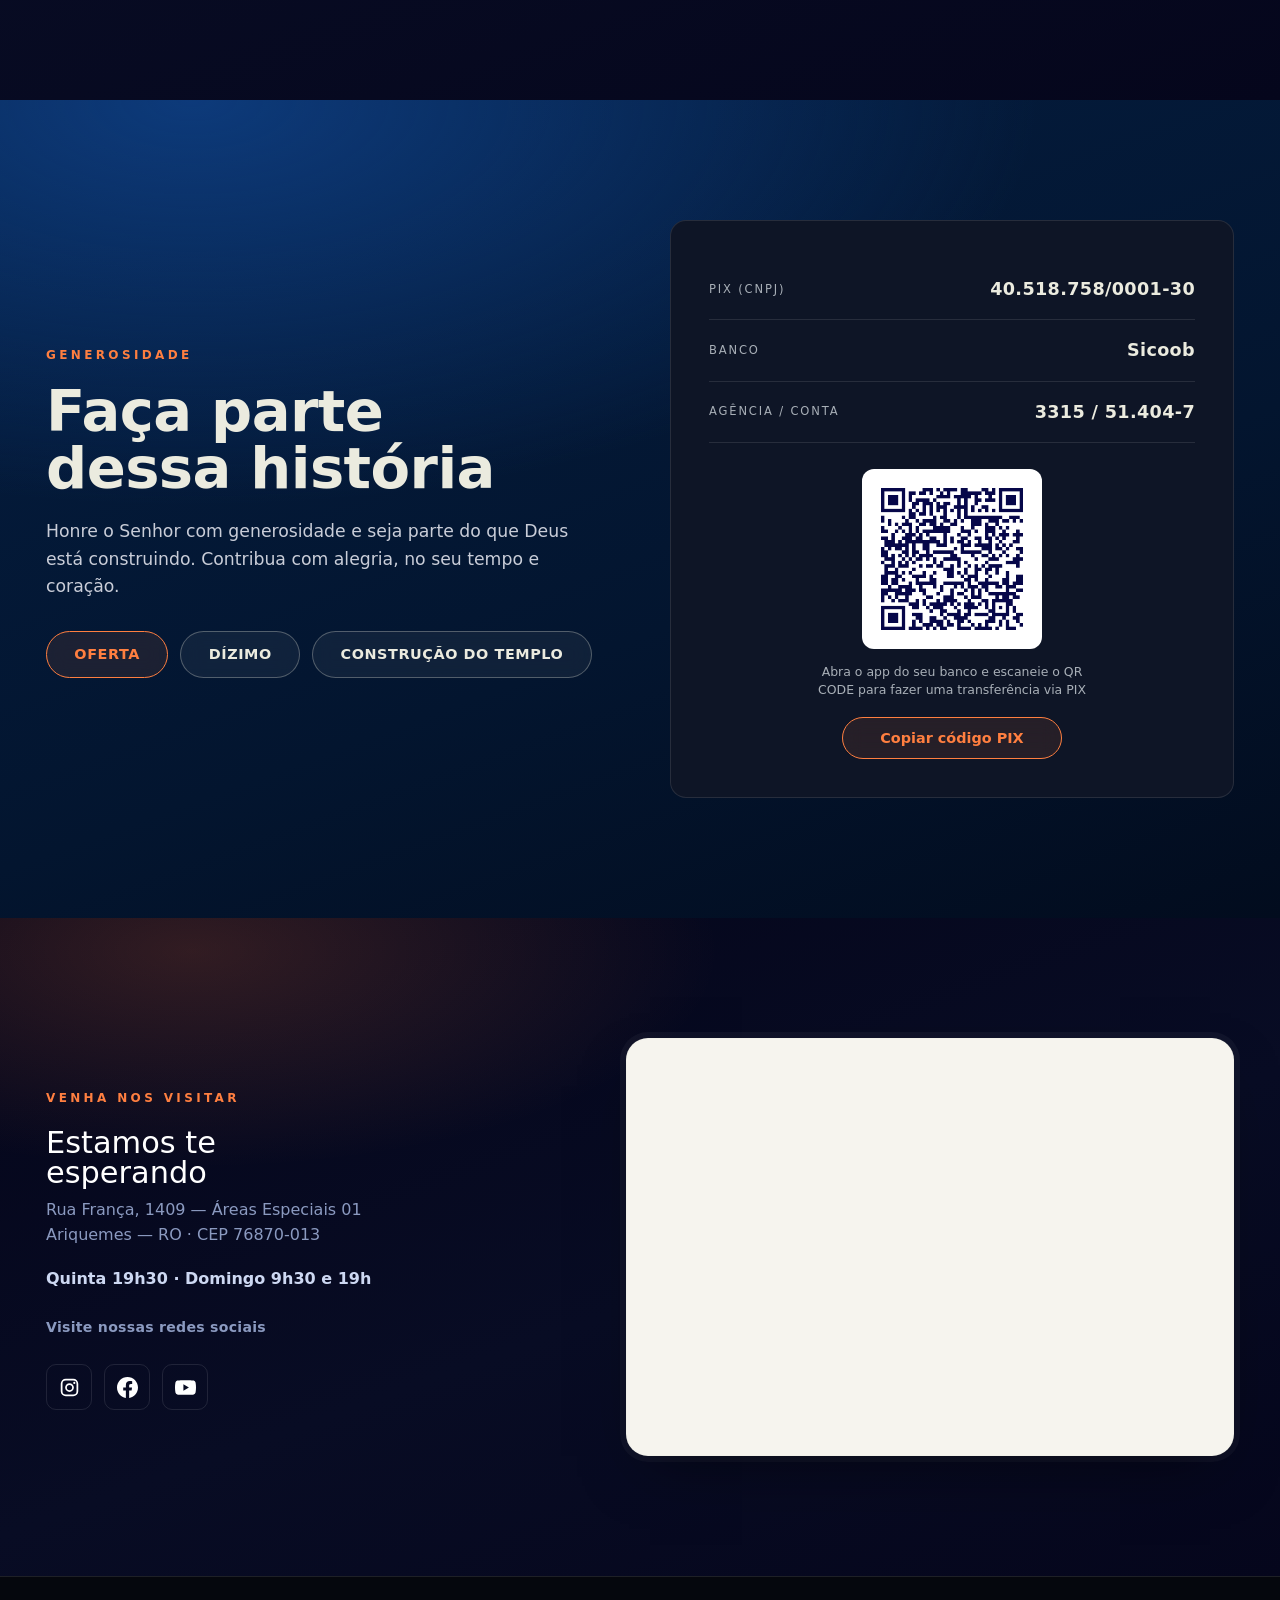
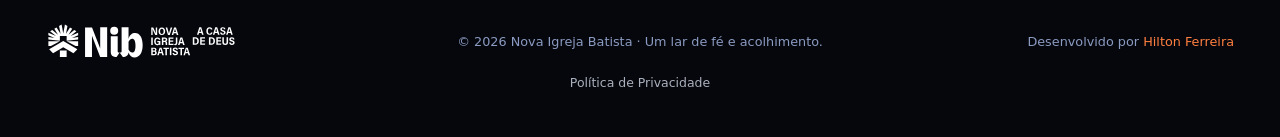
==== commit adba6768: "Encerra inscrições Mulheres Virtuosas e retira banner da home" ====
--- a/index.html
+++ b/index.html
@@ -1488,6 +1488,23 @@
 
 
 
+/* ===== v143 — comparador editorial multiplataforma ===== */
+.editorial-font-test{
+  position:fixed;left:10px;right:10px;bottom:10px;z-index:999999;
+  max-height:72vh;overflow:auto;padding:12px;border-radius:12px;
+  background:rgba(5,7,14,.96);color:#fff;
+  box-shadow:0 12px 40px rgba(0,0,0,.4);
+  font-family:Arial,sans-serif;
+}
+.editorial-font-test[hidden]{display:none}
+.editorial-font-test h3{margin:0 0 8px;font:700 13px/1.2 Arial,sans-serif;color:#ff7f40}
+.editorial-font-test .eft-row{margin:7px 0;padding:8px 10px;background:#efefe7;color:#ff7f40;border-radius:7px}
+.editorial-font-test .eft-label{display:block;margin-bottom:3px;font:700 10px/1 Arial,sans-serif;color:#333}
+.editorial-font-test .eft-word{font-size:36px;line-height:1;font-weight:500;font-style:italic;letter-spacing:-.01em}
+.editorial-font-test button{margin-top:8px;padding:7px 12px;border:0;border-radius:7px;font:700 12px Arial,sans-serif;cursor:pointer}
+
+
+
 /* ===== v147 — reenquadramento responsivo real do header =====
    Em telas intermediárias, mantém o menu desktop, mas reduz
    proporcionalmente o menu central e os dois botões laterais. */
@@ -2238,26 +2255,6 @@
   .mv-event-section .event-slide .mv-event-copy .h-sec{margin-bottom:12px!important}
   .mv-event-section .event-slide .mv-event-copy > .lead{margin-bottom:24px!important}
 }
-
-/* ===== v200 — correções da auditoria (22/10/2026) ===== */
-/* impede rolagem lateral causada pelo menu mobile fechado e pela faixa animada */
-html{overflow-x:hidden}
-@supports (overflow:clip){html{overflow-x:clip}}
-/* último card ímpar ocupa a linha inteira na grade de eventos */
-@media(min-width:921px){.ev-grid>:not([data-expirado]):last-child:nth-child(odd){grid-column:1/-1}}
-[data-a-partir][hidden],[data-expirado]{display:none!important}
-
-/* contador de páginas das células quando há muitas páginas */
-.dc-page-count{display:inline-block;min-width:64px;padding:4px 12px;border-radius:999px;background:rgba(235,235,223,.12);color:var(--marfim);font-family:var(--acumin);font-size:.85rem;font-weight:600;letter-spacing:.02em;text-align:center}
-/* ajustes de layout no celular */
-@media(max-width:640px){
-  #cultos .culto{min-height:0!important;padding:56px 22px 22px!important}
-  #cultos .culto .badge{top:18px;left:22px}
-  #lideranca .lid-grid .lid{min-height:360px!important;height:360px!important}
-  .event-carousel-dot{font-size:.72rem!important;padding:0 12px!important;height:40px!important}
-  .gal-vc-btn{min-width:44px!important;min-height:44px!important}
-  .gal-unmute,.constr-unmute{min-height:36px!important;padding-left:12px!important;padding-right:12px!important;font-size:.8rem!important}
-}
 </style>
 
 <link rel="stylesheet" href="/assets/acesso-administrativo-v32.css?v=3.3">
@@ -2361,7 +2358,7 @@
 
 <section id="mulheres-virtuosas" class="mv-event-section event-carousel-section" aria-label="Eventos em destaque">
   <div class="event-carousel-viewport" data-event-carousel tabindex="0" aria-roledescription="carrossel" aria-label="Eventos em destaque">
-    <article class="event-slide is-active" data-event-slide aria-hidden="false" aria-label="1 de 3 · NXT CAMP 2026">
+    <article class="event-slide is-active" data-event-slide aria-hidden="false" aria-label="1 de 2 · NXT CAMP 2026">
       <div class="wrap mv-event-grid">
         <a class="nxt-event-art" href="next/camp-sbgp1-nov26/" aria-label="Conheça e inscreva-se no NXT CAMP 2026">
           <img class="nxt-event-banner" src="img/eventos/nxt-camp-oficial-led-recorte-v85.png" alt="NXT CAMP 2026 — 21 e 22 de novembro" width="1440" height="720" loading="eager">
@@ -2379,23 +2376,8 @@
       </div>
     </article>
 
-    <article class="event-slide" data-event-slide aria-hidden="true" aria-label="2 de 3 · Mulheres Virtuosas">
-      <div class="wrap mv-event-grid">
-        <a class="mv-event-art" href="mulheres-virtuosas.html" aria-label="Conheça e inscreva-se no Mulheres Virtuosas"><img src="img/eventos/mulheres-virtuosas-2026.webp" alt="Mulheres Virtuosas com Pra. Claudiany Guedes — 30 de outubro, às 19h30" width="1599" height="600" loading="lazy"></a>
-        <div class="mv-event-copy">
-          <span class="eyebrow">Encontro de mulheres</span>
-          <h2 class="h-sec">Mulheres <span class="editorial">Virtuosas</span></h2>
-          <p class="lead">Um encontro de fé e comunhão com a Pra. Claudiany Guedes, na Nova Igreja Batista.</p>
-          <dl class="mv-event-details">
-            <div><dt>Data e horário</dt><dd>30 de outubro · 19h30</dd></div>
-            <div><dt>Inscrição</dt><dd>R$ 20 por pessoa</dd></div>
-          </dl>
-          <div class="mv-event-enrollment"><span class="mv-event-status">Inscrições abertas!</span><a class="btn mv-event-cta" href="mulheres-virtuosas.html">Inscreva-se no evento</a></div>
-        </div>
-      </div>
-    </article>
-
-    <article class="event-slide jornada-slide" data-event-slide aria-hidden="true" aria-label="3 de 3 · Jornada DNA">
+
+    <article class="event-slide jornada-slide" data-event-slide aria-hidden="true" aria-label="2 de 2 · Jornada DNA">
       <div class="wrap mv-event-grid">
         <a class="mv-event-art jornada-event-art" href="#jornada-dna" aria-label="Conheça a Jornada DNA">
           <img src="img/eventos/jornada-dna.webp" alt="Jornada DNA — Desafiar, Nutrir e Apoiar" width="1920" height="864" loading="lazy">
@@ -2417,7 +2399,6 @@
   <div class="event-carousel-controls" aria-label="Navegação dos eventos">
     <div class="event-carousel-dots" role="tablist" aria-label="Selecionar evento">
       <button class="event-carousel-dot is-active" type="button" data-event-dot aria-label="NXT CAMP 2026" aria-current="true">NXT CAMP</button>
-      <button class="event-carousel-dot" type="button" data-event-dot aria-label="Mulheres Virtuosas" aria-current="false">MULHERES</button>
       <button class="event-carousel-dot" type="button" data-event-dot aria-label="Jornada DNA" aria-current="false">JORNADA DNA</button>
     </div>
   </div>
@@ -2436,7 +2417,7 @@
         </div>
         <img class="la-resto" src="img/logo/anim/so-textos.png" alt="Nova Igreja Batista - A Casa de Deus">
       </div>
-      <p class="lead">Uma igreja <b>em células</b>, cheia da presença de&nbsp;Deus. <br>Uma família que acolhe, discipula e multiplica.</p>
+      <p class="lead">Uma igreja <b>em células</b>, cheia da presença de&nbsp;Deus.<br>Uma família que acolhe, discipula e multiplica.</p>
     </div>
     <div class="pillars">
       <div class="pillar reveal">
@@ -2577,7 +2558,7 @@
         <div class="constr-progress">
           <div class="cp-head">
             <span class="cp-label">Andamento da obra</span>
-            <span class="cp-pct" data-target="30">30%</span>
+            <span class="cp-pct" data-target="30">0%</span>
           </div>
           <div class="cp-bar"><div class="cp-fill" data-width="30%"></div></div>
         </div>
@@ -2627,15 +2608,15 @@
     </div>
     <div class="cultos-grid">
       <div class="culto reveal">
-        <span class="badge">noite</span>
+        <span class="badge">thursday</span>
         <div><div class="d">Quinta</div><div class="t">19h30</div><div class="n">Culto da Fé</div></div>
       </div>
       <div class="culto reveal">
-        <span class="badge">manhã</span>
+        <span class="badge">sunday</span>
         <div><div class="d">Domingo</div><div class="t">9h30</div><div class="n">EBS · Escola Bíblica de Sabedoria</div></div>
       </div>
       <div class="culto reveal">
-        <span class="badge">noite</span>
+        <span class="badge">sunday</span>
         <div><div class="d">Domingo</div><div class="t">19h</div><div class="n">Noite de Glória</div></div>
       </div>
       <div class="culto reveal">
@@ -2679,7 +2660,7 @@
       <p class="lead">A célula é parte da essência de quem somos como igreja. É nos lares que a fé encontra espaço para ser vivida de perto!<br><br>Tem uma célula perto de você. Venha viver igreja com a gente!</p>
       <div class="cel-total">
         <div class="ct-badge">
-          <span class="ct-num" data-target="25">25</span>
+          <span class="ct-num" data-target="25">1</span>
         </div>
         <div class="ct-info">
           <span class="ct-label">células ativas</span>
@@ -3059,6 +3040,14 @@
       <p class="lead">Fique por dentro do que Deus está fazendo na nossa casa.</p>
     </div>
     <div class="ev-grid">
+      <div class="evento evento-foto evento-multiplicacao reveal" style="--ev-bg:url('img/eventos/festa-multiplicacao-bg.webp')">
+        <div class="cont">
+          <span class="tag">Celebração</span>
+          <div class="date">03 de outubro, 15h</div>
+          <h3>Festa da Multiplicação</h3>
+          <p>Celebração das células na Chácara Pizze. R$ 25 por integrante da família, em até 2x no cartão. Participe!</p>
+        </div>
+      </div>
       <a class="evento evento-foto evento-dna reveal" href="#jornada-dna" style="--ev-bg:url('img/eventos/jornada-dna.webp')" aria-label="Ver detalhes da Jornada DNA">
         <div class="cont">
           <span class="tag">Escola de discípulos</span>
@@ -3067,15 +3056,15 @@
           <p>Inscrições encerradas para esta turma da Escola de Discípulos.</p>
         </div>
       </a>
-      <a class="evento evento-foto evento-mulheres reveal" data-expira="2026-10-31" href="mulheres-virtuosas.html" style="--ev-bg:url('img/eventos/mulheres-virtuosas-2026.webp')" aria-label="Ver detalhes e inscrição do evento Mulheres Virtuosas">
+      <a class="evento evento-foto evento-mulheres reveal" href="mulheres-virtuosas.html" style="--ev-bg:url('img/eventos/mulheres-virtuosas-2026.webp')" aria-label="Mulheres Virtuosas · Evento encerrado">
         <div class="cont">
           <span class="tag">Encontro de mulheres</span>
           <div class="date">30 de outubro, 19h30</div>
           <h3>Mulheres Virtuosas</h3>
-          <p>Um encontro de fé e comunhão com a Pra. Claudiany Guedes. Inscrição: R$ 20 por pessoa.</p>
+          <p>Evento realizado em 30 de outubro. Inscrições encerradas.</p>
         </div>
       </a>
-      <a class="evento evento-foto evento-nxt reveal" data-expira="2026-11-23" href="next/camp-sbgp1-nov26/" style="--ev-bg:url('img/eventos/nxt-camp-oficial-led-recorte-v85.png')" aria-label="Ver detalhes e inscrição do evento NXT CAMP 2026">
+      <a class="evento evento-foto evento-nxt reveal" href="next/camp-sbgp1-nov26/" style="--ev-bg:url('img/eventos/nxt-camp-oficial-led-recorte-v85.png')" aria-label="Ver detalhes e inscrição do evento NXT CAMP 2026">
         <div class="cont">
           <span class="tag">Acampamento</span>
           <div class="date">21 e 22 de novembro</div>
@@ -3232,7 +3221,7 @@
 
   function reset(){
     cancelAnimationFrame(raf);
-    el.textContent=String(target);
+    el.textContent='1';
   }
 
   function animate(){
@@ -3301,14 +3290,6 @@
       const totalPages=pageCount();
       pagination.hidden=totalPages<=1;
       if(totalPages<=1) return;
-      // Com muitas páginas, um contador é mais legível e fácil de usar no toque do que dezenas de pontos.
-      if(totalPages>6){
-        const counter=document.createElement('span');
-        counter.className='dc-page-count';
-        counter.setAttribute('aria-live','polite');
-        pagination.appendChild(counter);
-        return;
-      }
       for(let page=0;page<totalPages;page++){
         const dot=document.createElement('button');
         dot.type='button';
@@ -3333,9 +3314,7 @@
         const page=(idx>=last && last>0)
           ? pageCount()-1
           : Math.min(pageCount()-1,Math.floor(idx/pv));
-        const counter=pagination.querySelector('.dc-page-count');
-        if(counter) counter.textContent=`${page+1} de ${pageCount()}`;
-        [...pagination.querySelectorAll('.dc-page-dot')].forEach((dot,i)=>{
+        [...pagination.children].forEach((dot,i)=>{
           const active=i===page;
           dot.classList.toggle('active',active);
           dot.setAttribute('aria-current',active?'page':'false');
@@ -3365,8 +3344,8 @@
 
   function reset(){
     cancelAnimationFrame(raf);
-    pct.textContent=target+'%';
-    fill.style.width=target+'%';
+    pct.textContent='0%';
+    fill.style.width='0%';
   }
 
   function animate(){
@@ -4047,6 +4026,34 @@
 });
 </script>
 
+<script id="editorial-font-test-v143">
+(function(){
+  if(location.search.indexOf('fonttest=1') === -1) return;
+  function run(){
+    var fonts=[
+      ['system-ui','system-ui,-apple-system,"Segoe UI",sans-serif'],
+      ['Arial','Arial,sans-serif'],
+      ['Helvetica Neue','"Helvetica Neue",Helvetica,Arial,sans-serif'],
+      ['Avenir Next','"Avenir Next",Avenir,Arial,sans-serif'],
+      ['Trebuchet MS','"Trebuchet MS",Arial,sans-serif'],
+      ['Georgia','Georgia,serif']
+    ];
+    var box=document.createElement('div');
+    box.className='editorial-font-test';
+    var html='<h3>v143 — escolha a que mais parece com o desktop correto</h3>';
+    fonts.forEach(function(f){
+      html+='<div class="eft-row"><span class="eft-label">'+f[0]+'</span><div class="eft-word" style="font-family:'+f[1]+'">vivemos — de casa em casa.</div></div>';
+    });
+    html+='<button type="button">Fechar</button>';
+    box.innerHTML=html;
+    box.querySelector('button').onclick=function(){box.remove()};
+    document.body.appendChild(box);
+  }
+  if(document.readyState==='loading') document.addEventListener('DOMContentLoaded',run);
+  else run();
+})();
+</script>
+
 <script>
 document.querySelectorAll('#jornada-dna .dna-module-number').forEach(function(button){
   var timer;
@@ -4060,15 +4067,5 @@
 });
 </script>
 <script src="assets/eventos-carousel-v2.js" defer></script>
-<script id="nib-expiracao-eventos">
-/* Oculta chamadas de eventos vencidos e mostra os avisos de encerramento, pela data de Rondônia. */
-(function(){
-  var hoje;
-  try{hoje=new Intl.DateTimeFormat('en-CA',{timeZone:'America/Porto_Velho',year:'numeric',month:'2-digit',day:'2-digit'}).format(new Date());}
-  catch(e){var d=new Date();hoje=d.getFullYear()+'-'+String(d.getMonth()+1).padStart(2,'0')+'-'+String(d.getDate()).padStart(2,'0');}
-  document.querySelectorAll('[data-expira]').forEach(function(el){if(hoje>=el.getAttribute('data-expira'))el.setAttribute('data-expirado','');});
-  document.querySelectorAll('[data-a-partir]').forEach(function(el){if(hoje>=el.getAttribute('data-a-partir'))el.hidden=false;});
-})();
-</script>
 </body>
 </html>
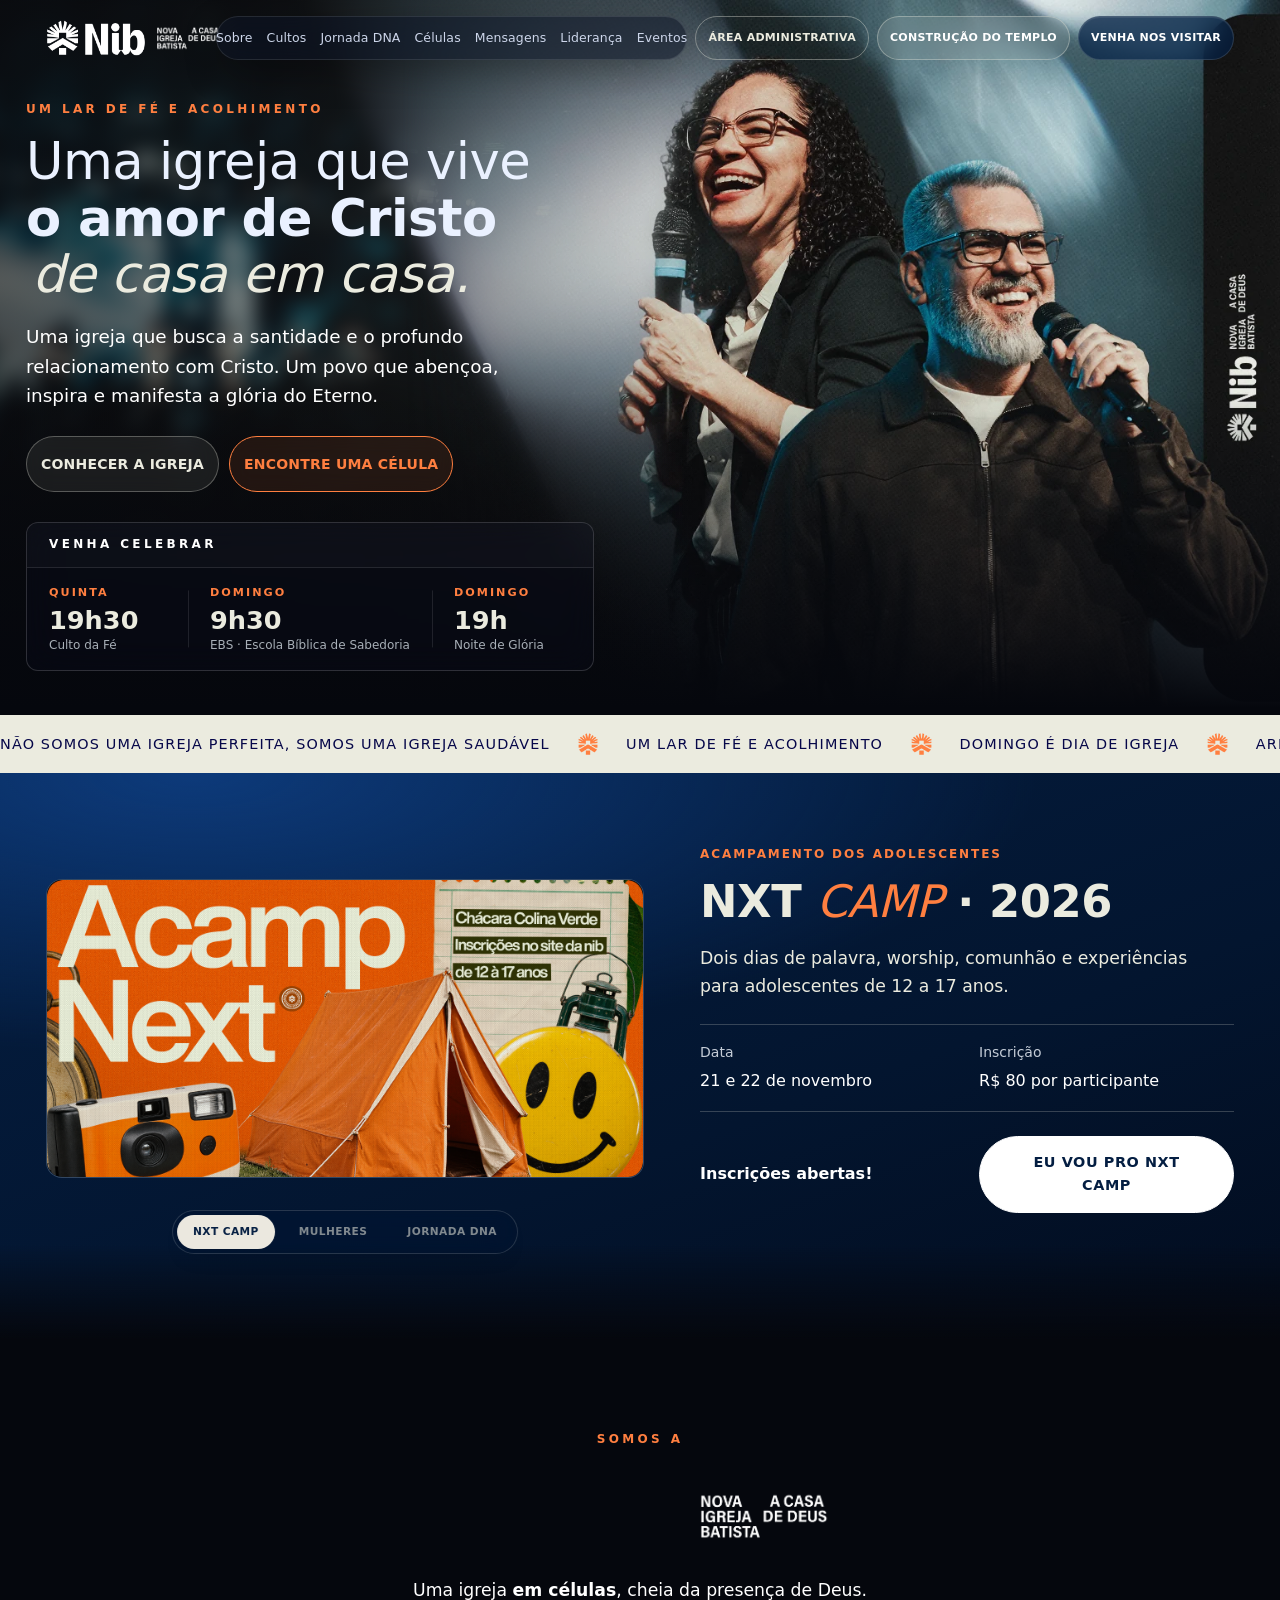
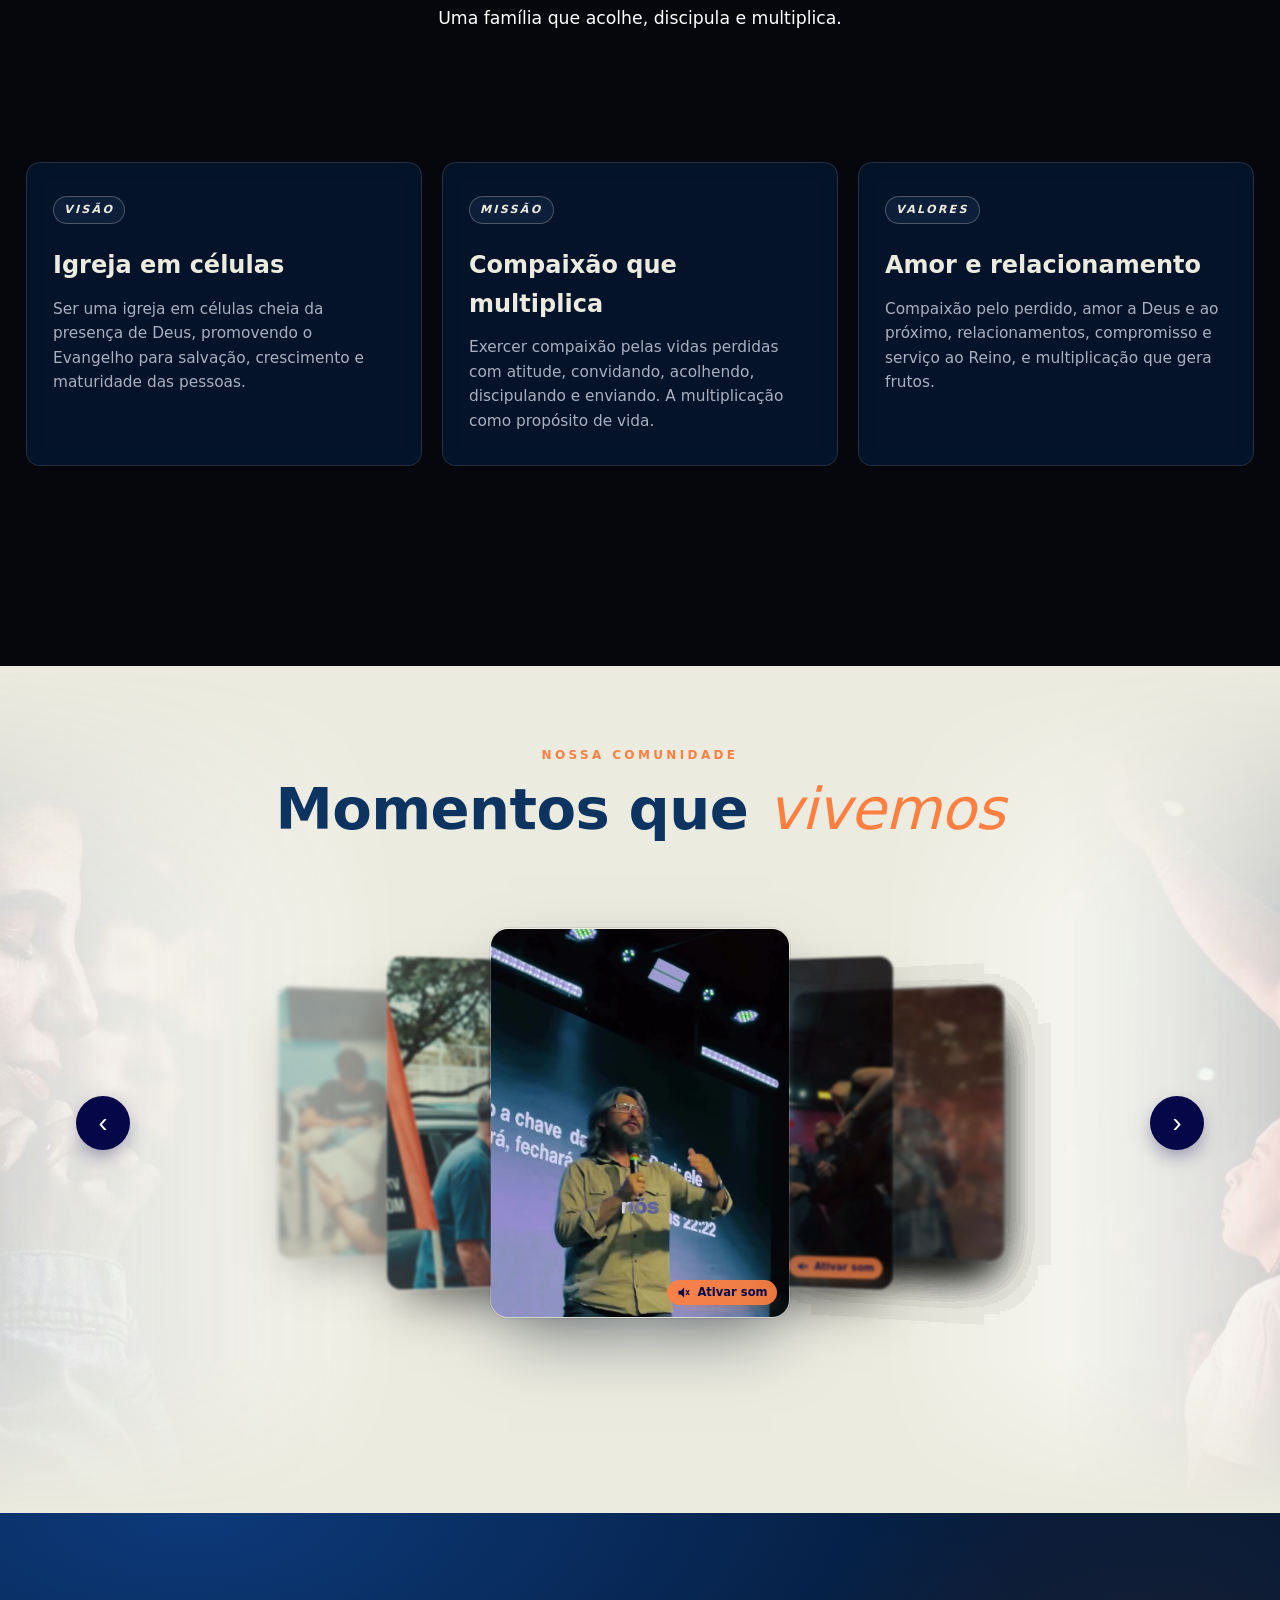
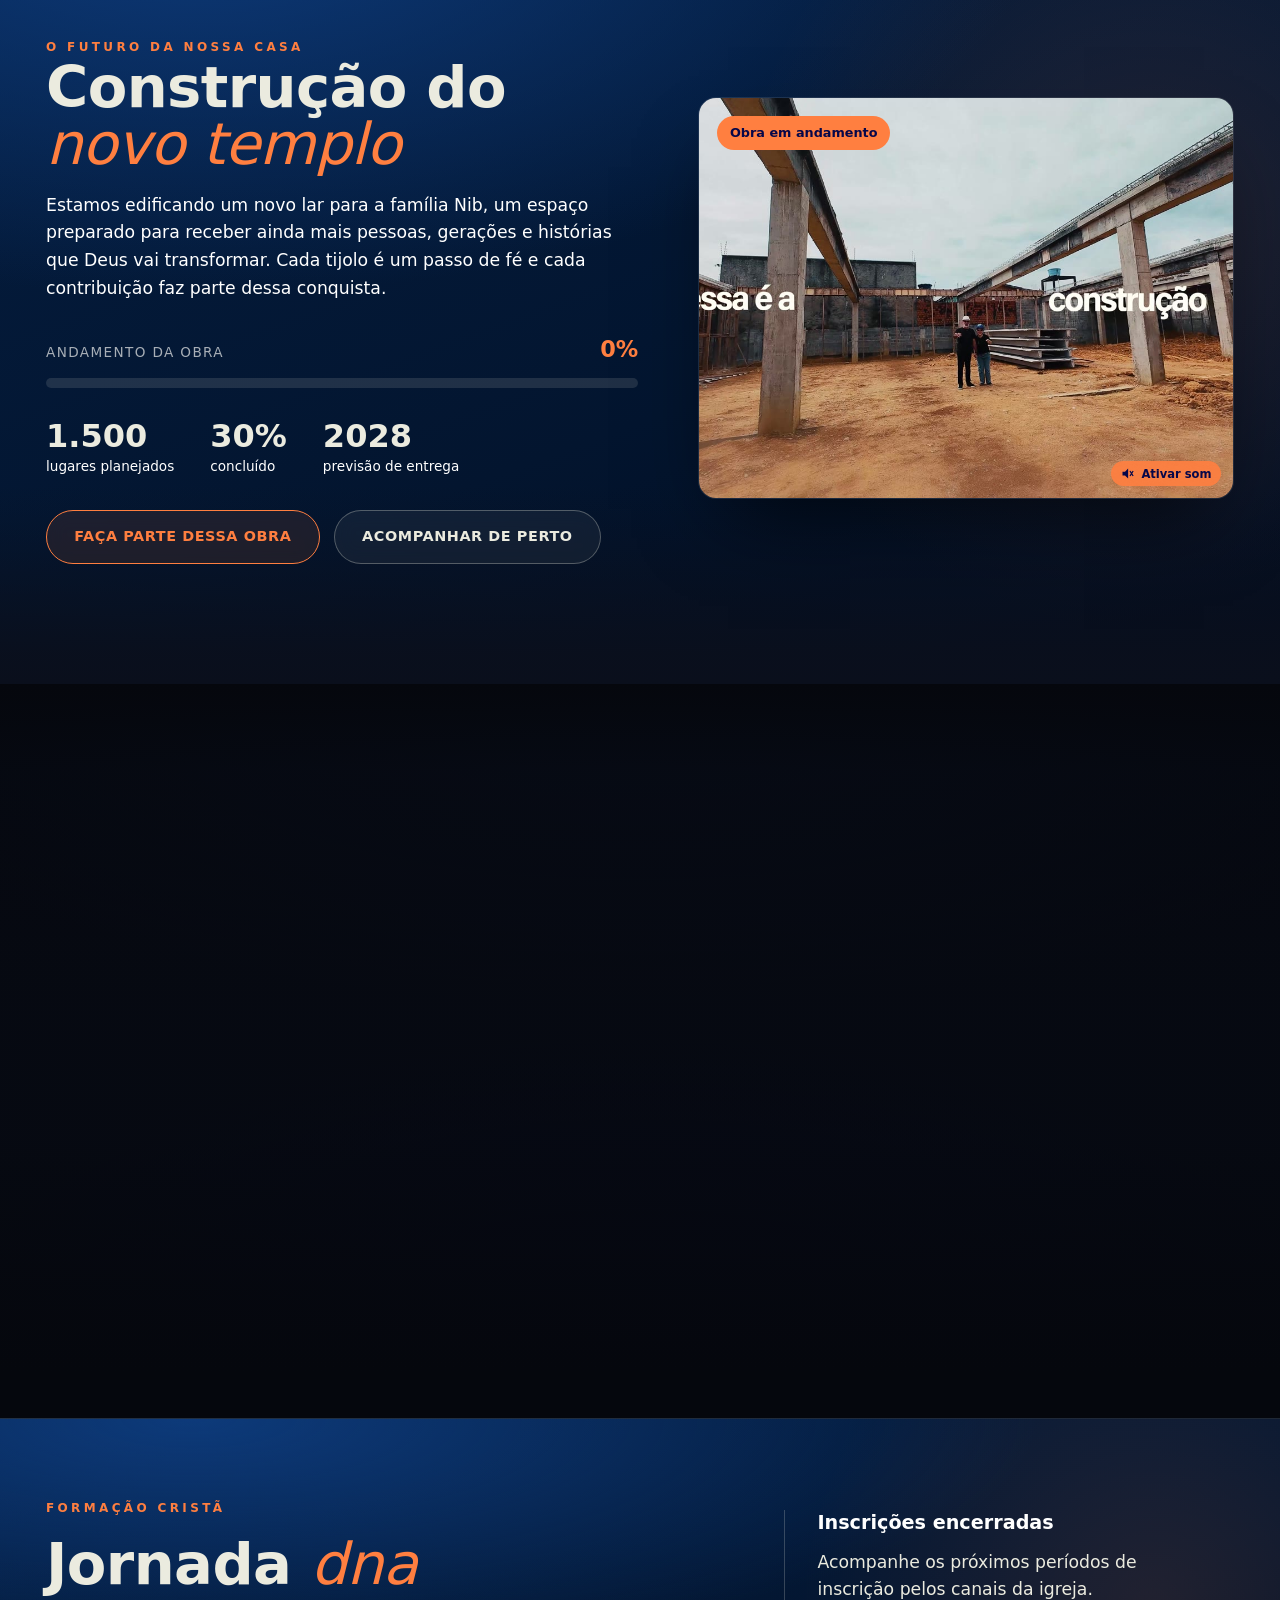
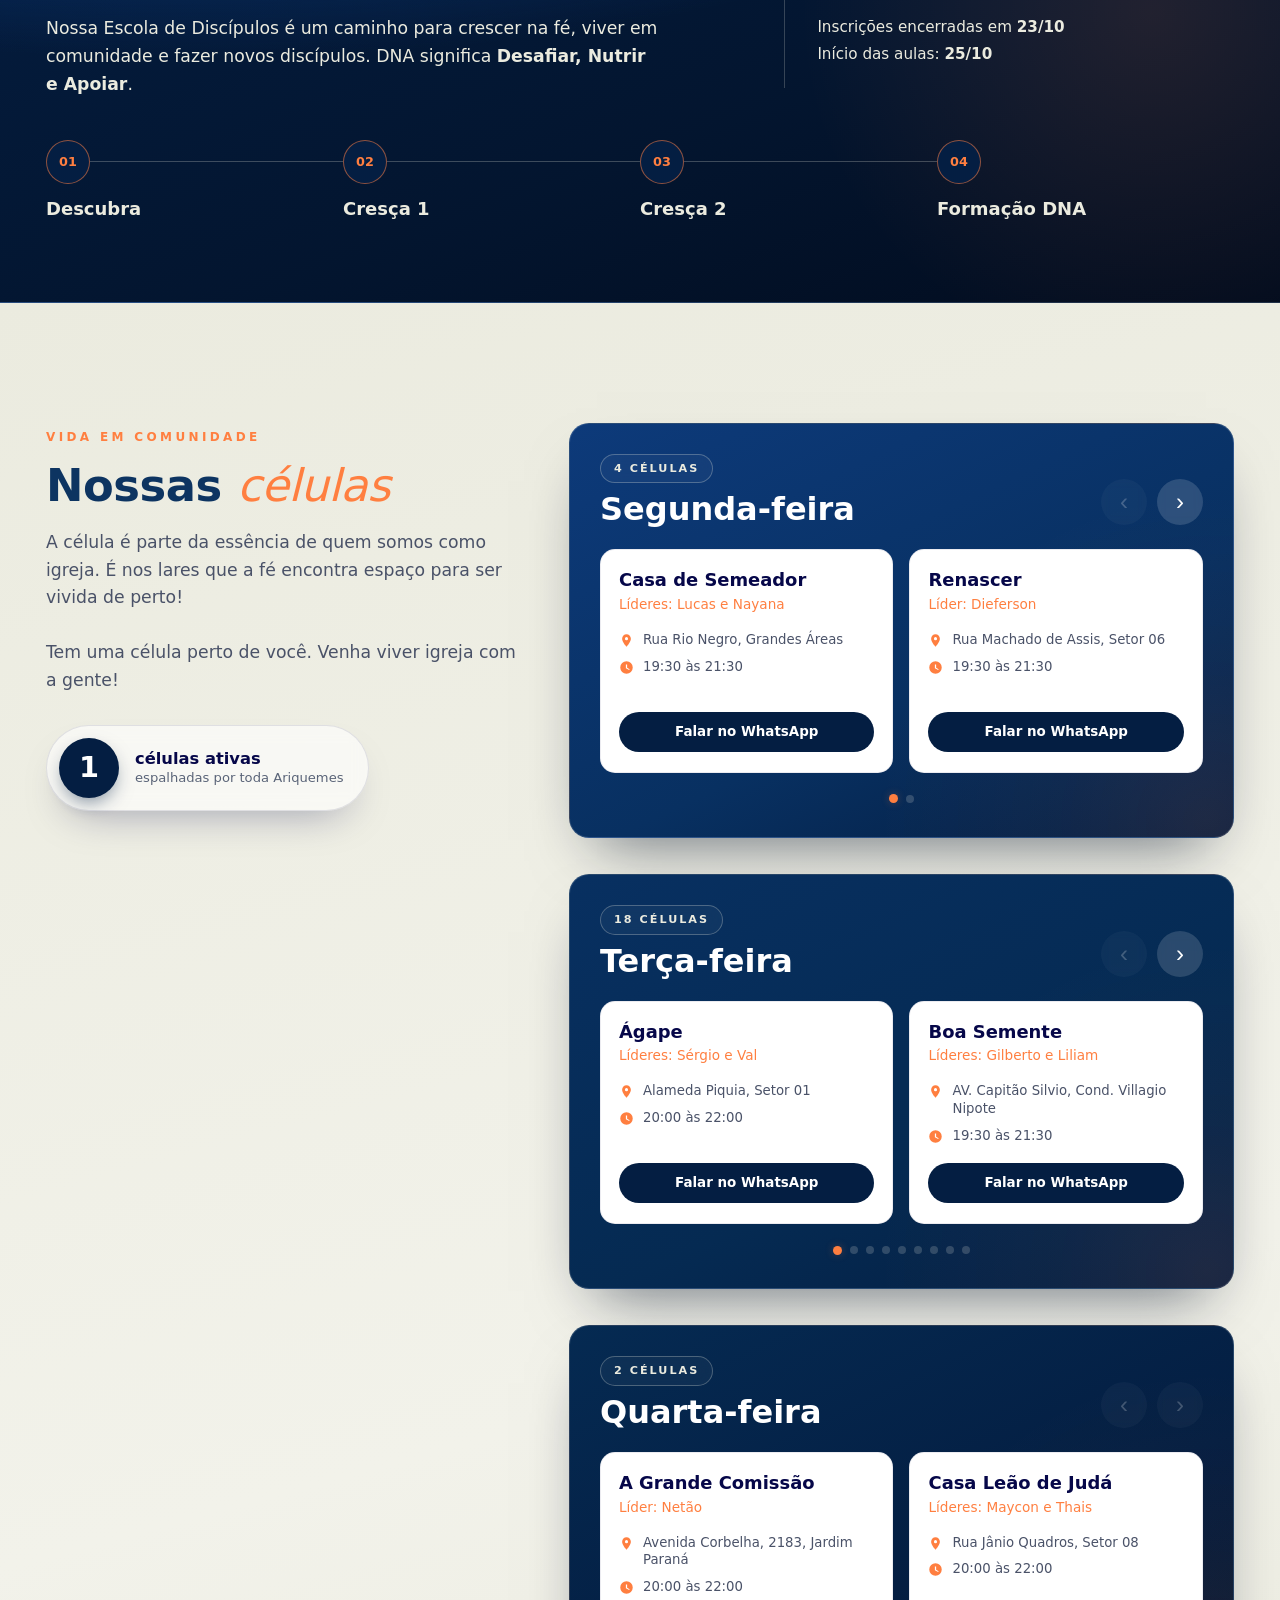
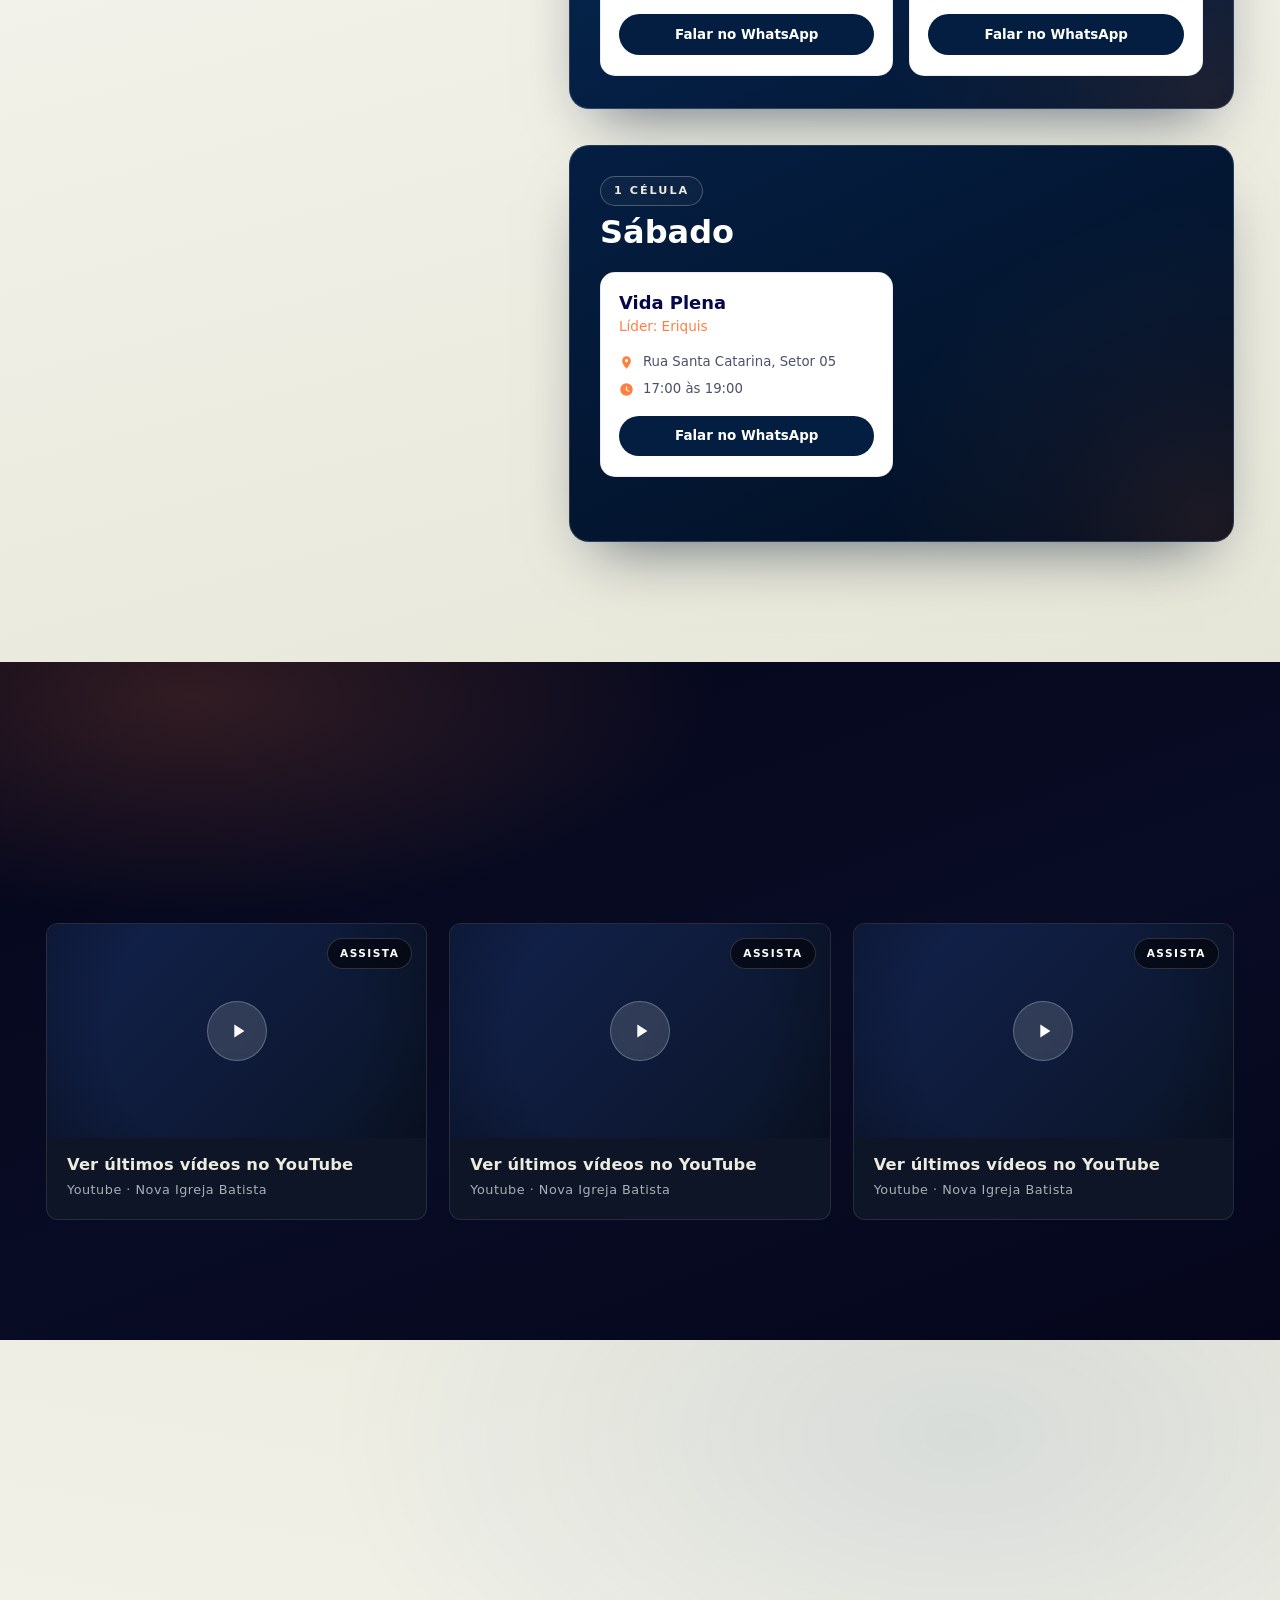
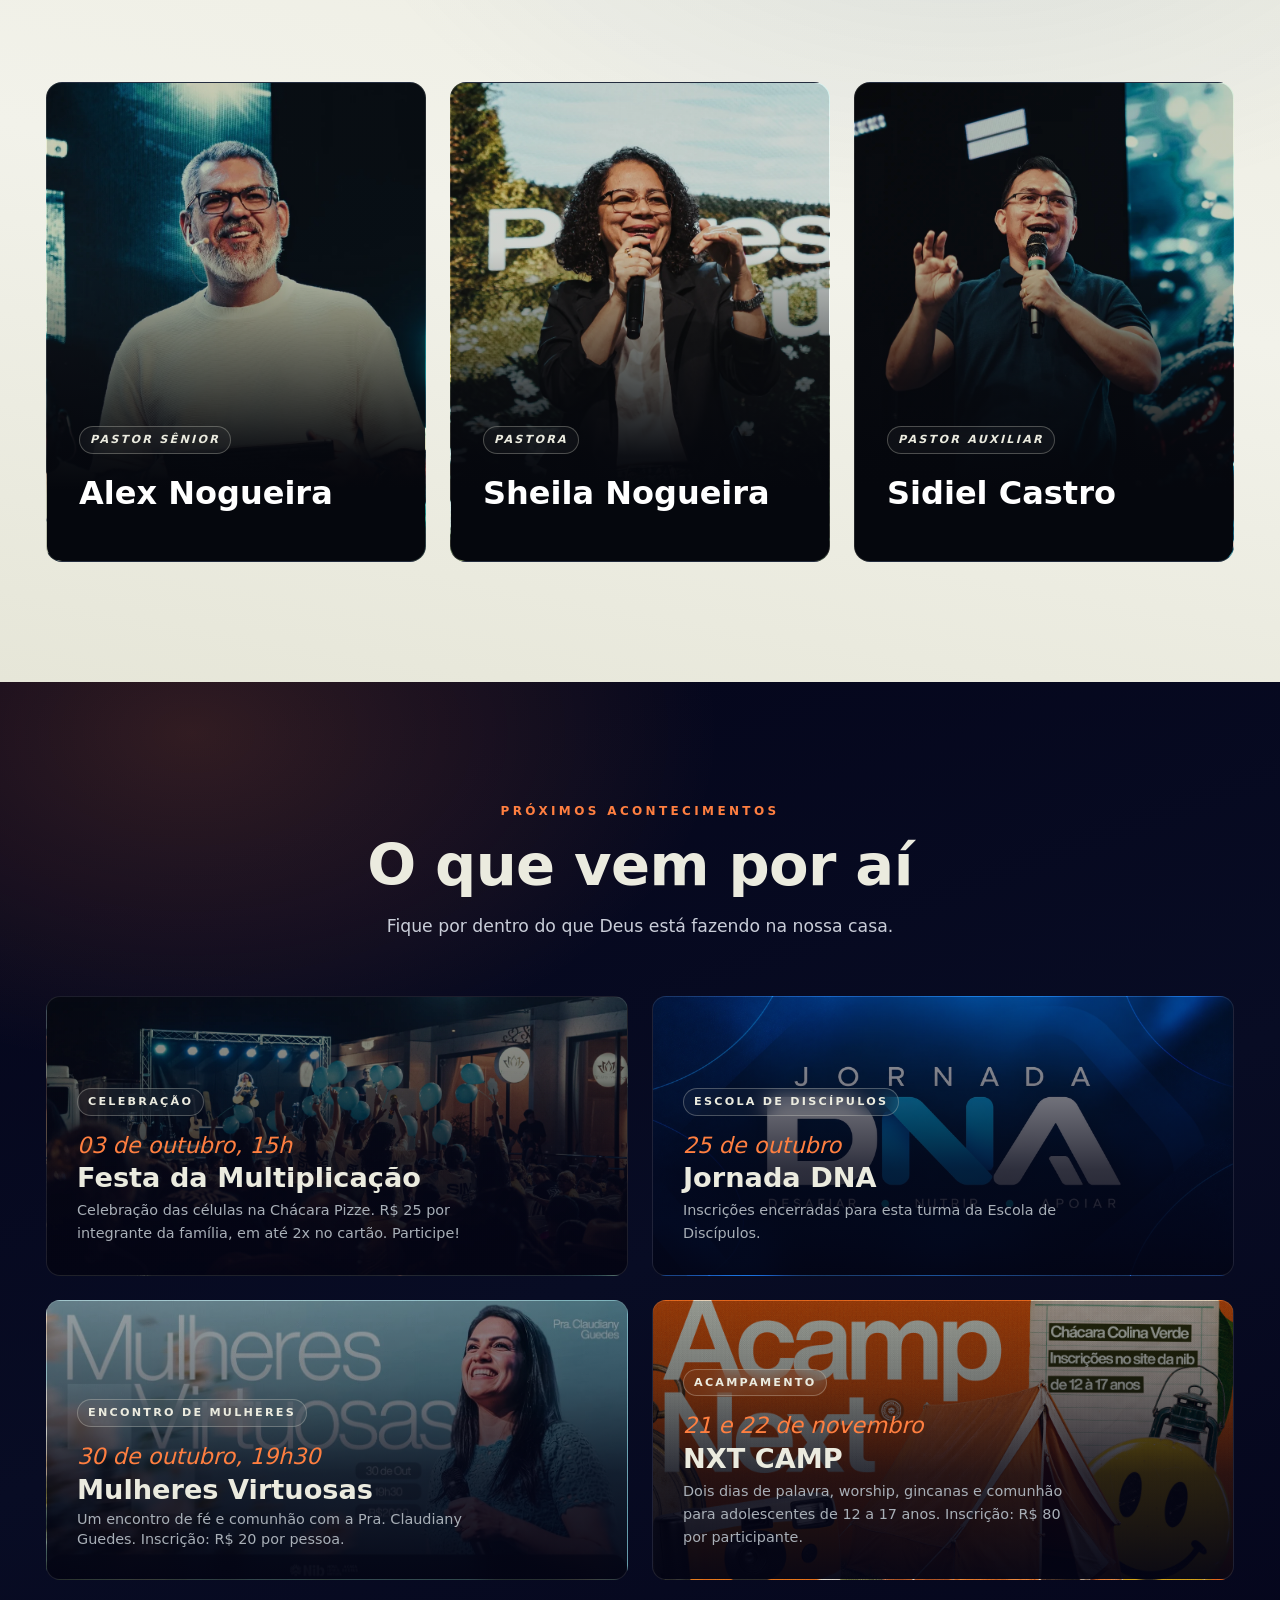
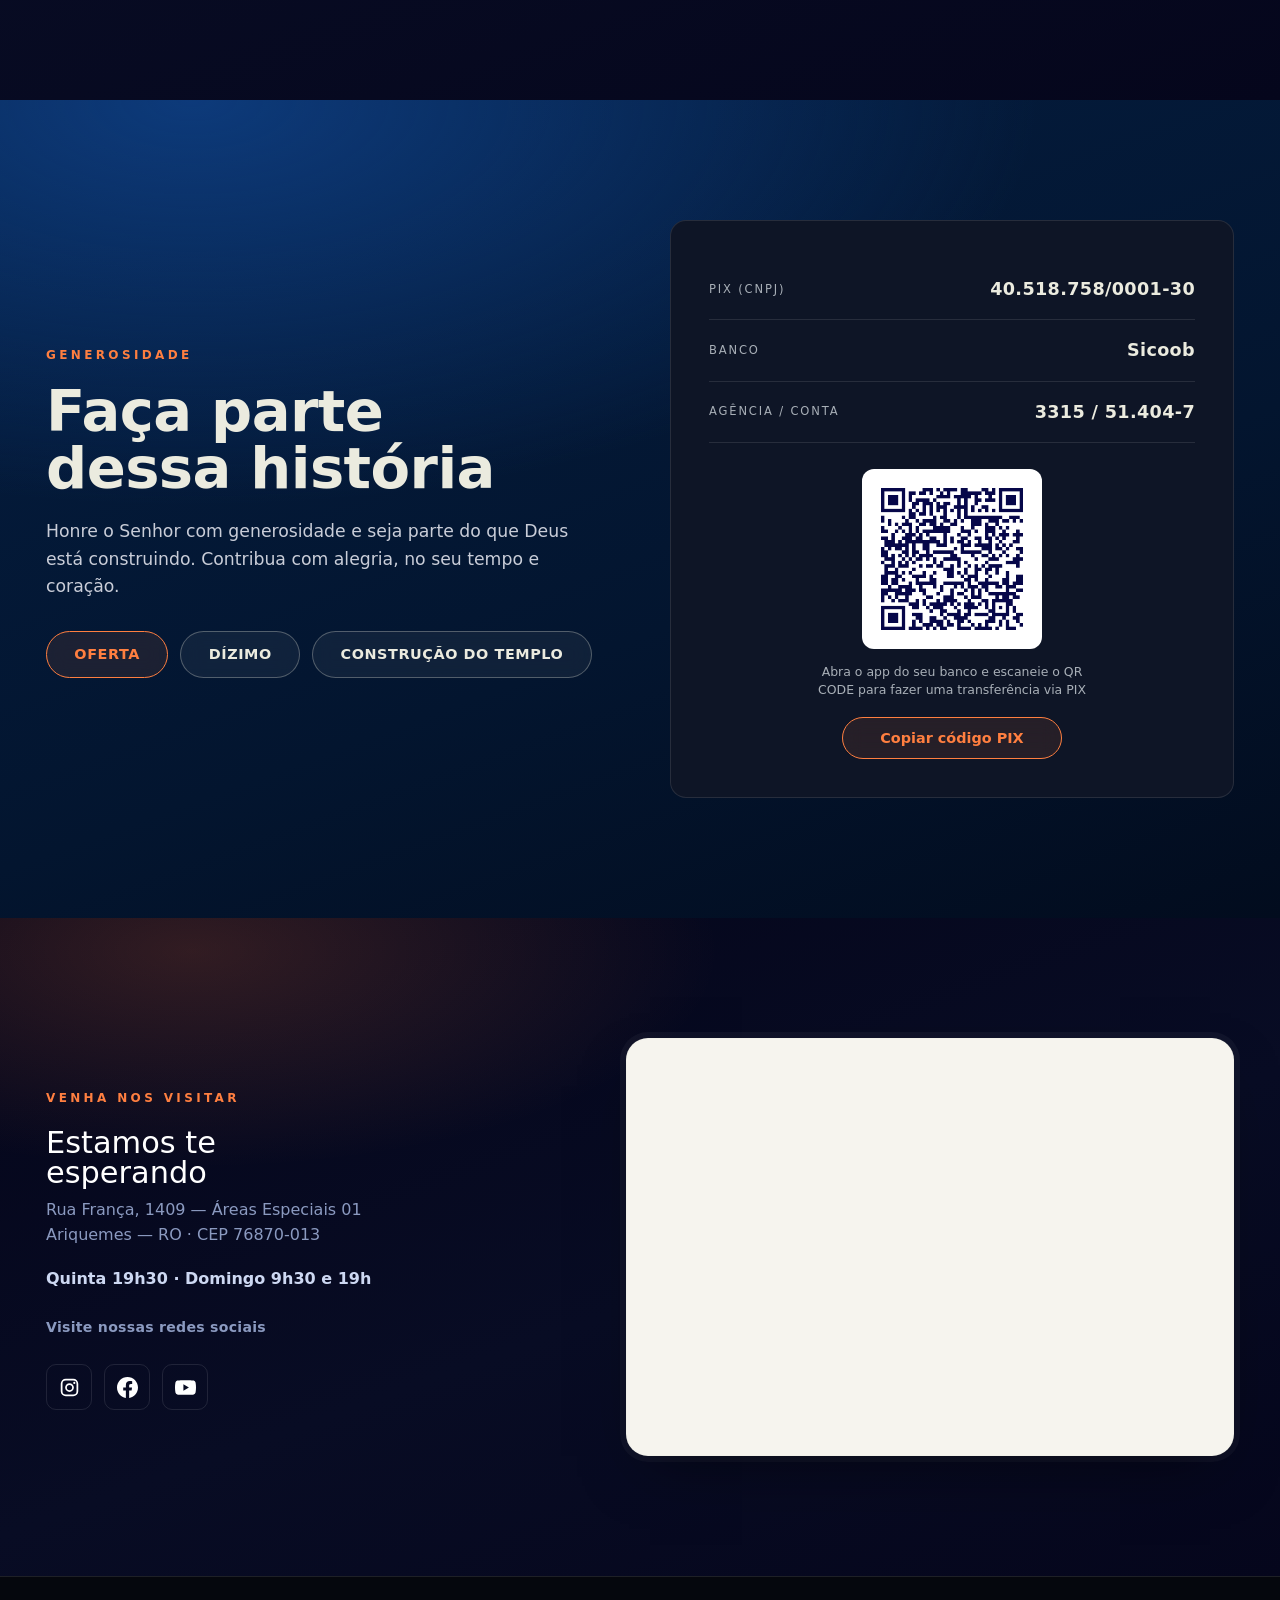
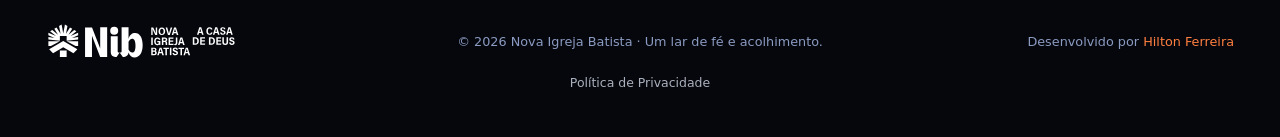
==== commit 68a3f879: "Site e aplicativo: percentual da obra lido de dados/obra.json (fonte única) Co-Authored-By: Claude O" ====
--- a/index.html
+++ b/index.html
@@ -2358,7 +2358,7 @@
 
 <section id="mulheres-virtuosas" class="mv-event-section event-carousel-section" aria-label="Eventos em destaque">
   <div class="event-carousel-viewport" data-event-carousel tabindex="0" aria-roledescription="carrossel" aria-label="Eventos em destaque">
-    <article class="event-slide is-active" data-event-slide aria-hidden="false" aria-label="1 de 2 · NXT CAMP 2026">
+    <article class="event-slide is-active" data-event-slide aria-hidden="false" aria-label="1 de 3 · NXT CAMP 2026">
       <div class="wrap mv-event-grid">
         <a class="nxt-event-art" href="next/camp-sbgp1-nov26/" aria-label="Conheça e inscreva-se no NXT CAMP 2026">
           <img class="nxt-event-banner" src="img/eventos/nxt-camp-oficial-led-recorte-v85.png" alt="NXT CAMP 2026 — 21 e 22 de novembro" width="1440" height="720" loading="eager">
@@ -2376,8 +2376,23 @@
       </div>
     </article>
 
-
-    <article class="event-slide jornada-slide" data-event-slide aria-hidden="true" aria-label="2 de 2 · Jornada DNA">
+    <article class="event-slide" data-event-slide aria-hidden="true" aria-label="2 de 3 · Mulheres Virtuosas">
+      <div class="wrap mv-event-grid">
+        <a class="mv-event-art" href="mulheres-virtuosas.html" aria-label="Conheça e inscreva-se no Mulheres Virtuosas"><img src="img/eventos/mulheres-virtuosas-2026.webp" alt="Mulheres Virtuosas com Pra. Claudiany Guedes — 30 de outubro, às 19h30" width="1599" height="600" loading="lazy"></a>
+        <div class="mv-event-copy">
+          <span class="eyebrow">Encontro de mulheres</span>
+          <h2 class="h-sec">Mulheres <span class="editorial">Virtuosas</span></h2>
+          <p class="lead">Um encontro de fé e comunhão com a Pra. Claudiany Guedes, na Nova Igreja Batista.</p>
+          <dl class="mv-event-details">
+            <div><dt>Data e horário</dt><dd>30 de outubro · 19h30</dd></div>
+            <div><dt>Inscrição</dt><dd>R$ 20 por pessoa</dd></div>
+          </dl>
+          <div class="mv-event-enrollment"><span class="mv-event-status">Inscrições abertas!</span><a class="btn mv-event-cta" href="mulheres-virtuosas.html">Inscreva-se no evento</a></div>
+        </div>
+      </div>
+    </article>
+
+    <article class="event-slide jornada-slide" data-event-slide aria-hidden="true" aria-label="3 de 3 · Jornada DNA">
       <div class="wrap mv-event-grid">
         <a class="mv-event-art jornada-event-art" href="#jornada-dna" aria-label="Conheça a Jornada DNA">
           <img src="img/eventos/jornada-dna.webp" alt="Jornada DNA — Desafiar, Nutrir e Apoiar" width="1920" height="864" loading="lazy">
@@ -2399,6 +2414,7 @@
   <div class="event-carousel-controls" aria-label="Navegação dos eventos">
     <div class="event-carousel-dots" role="tablist" aria-label="Selecionar evento">
       <button class="event-carousel-dot is-active" type="button" data-event-dot aria-label="NXT CAMP 2026" aria-current="true">NXT CAMP</button>
+      <button class="event-carousel-dot" type="button" data-event-dot aria-label="Mulheres Virtuosas" aria-current="false">MULHERES</button>
       <button class="event-carousel-dot" type="button" data-event-dot aria-label="Jornada DNA" aria-current="false">JORNADA DNA</button>
     </div>
   </div>
@@ -3056,12 +3072,12 @@
           <p>Inscrições encerradas para esta turma da Escola de Discípulos.</p>
         </div>
       </a>
-      <a class="evento evento-foto evento-mulheres reveal" href="mulheres-virtuosas.html" style="--ev-bg:url('img/eventos/mulheres-virtuosas-2026.webp')" aria-label="Mulheres Virtuosas · Evento encerrado">
+      <a class="evento evento-foto evento-mulheres reveal" href="mulheres-virtuosas.html" style="--ev-bg:url('img/eventos/mulheres-virtuosas-2026.webp')" aria-label="Ver detalhes e inscrição do evento Mulheres Virtuosas">
         <div class="cont">
           <span class="tag">Encontro de mulheres</span>
           <div class="date">30 de outubro, 19h30</div>
           <h3>Mulheres Virtuosas</h3>
-          <p>Evento realizado em 30 de outubro. Inscrições encerradas.</p>
+          <p>Um encontro de fé e comunhão com a Pra. Claudiany Guedes. Inscrição: R$ 20 por pessoa.</p>
         </div>
       </a>
       <a class="evento evento-foto evento-nxt reveal" href="next/camp-sbgp1-nov26/" style="--ev-bg:url('img/eventos/nxt-camp-oficial-led-recorte-v85.png')" aria-label="Ver detalhes e inscrição do evento NXT CAMP 2026">
@@ -3337,8 +3353,26 @@
   const fill=section && section.querySelector('.cp-fill');
   if(!section || !pct || !fill) return;
 
-  const target=parseInt(pct.dataset.target,10)||30;
+  let target=parseInt(pct.dataset.target,10)||30;
   const duration=1600;
+
+  /* dados da obra em /dados/obra.json (mesma fonte do aplicativo); sem resposta, fica o valor do HTML */
+  fetch('/dados/obra.json',{cache:'no-cache'}).then(r=>r.ok?r.json():null).then(d=>{
+    const value=d && Number(d.percentual);
+    if(!(value>=0 && value<=100)) return;
+    target=Math.round(value);
+    pct.dataset.target=String(target);
+    fill.dataset.width=target+'%';
+    const items=section.querySelectorAll('.cs-item');
+    items.forEach(item=>{
+      const num=item.querySelector('.cs-num'), txt=item.querySelector('.cs-txt');
+      if(!num||!txt) return;
+      if(/conclu/i.test(txt.textContent)) num.textContent=target+'%';
+      if(/lugares/i.test(txt.textContent) && d.lugares) num.textContent=String(d.lugares);
+      if(/entrega/i.test(txt.textContent) && d.entrega) num.textContent=String(d.entrega);
+    });
+    if(wasVisible || window.matchMedia('(prefers-reduced-motion: reduce)').matches){ pct.textContent=target+'%'; fill.style.width=target+'%'; }
+  }).catch(()=>{});
   let raf=0;
   let wasVisible=false;
 
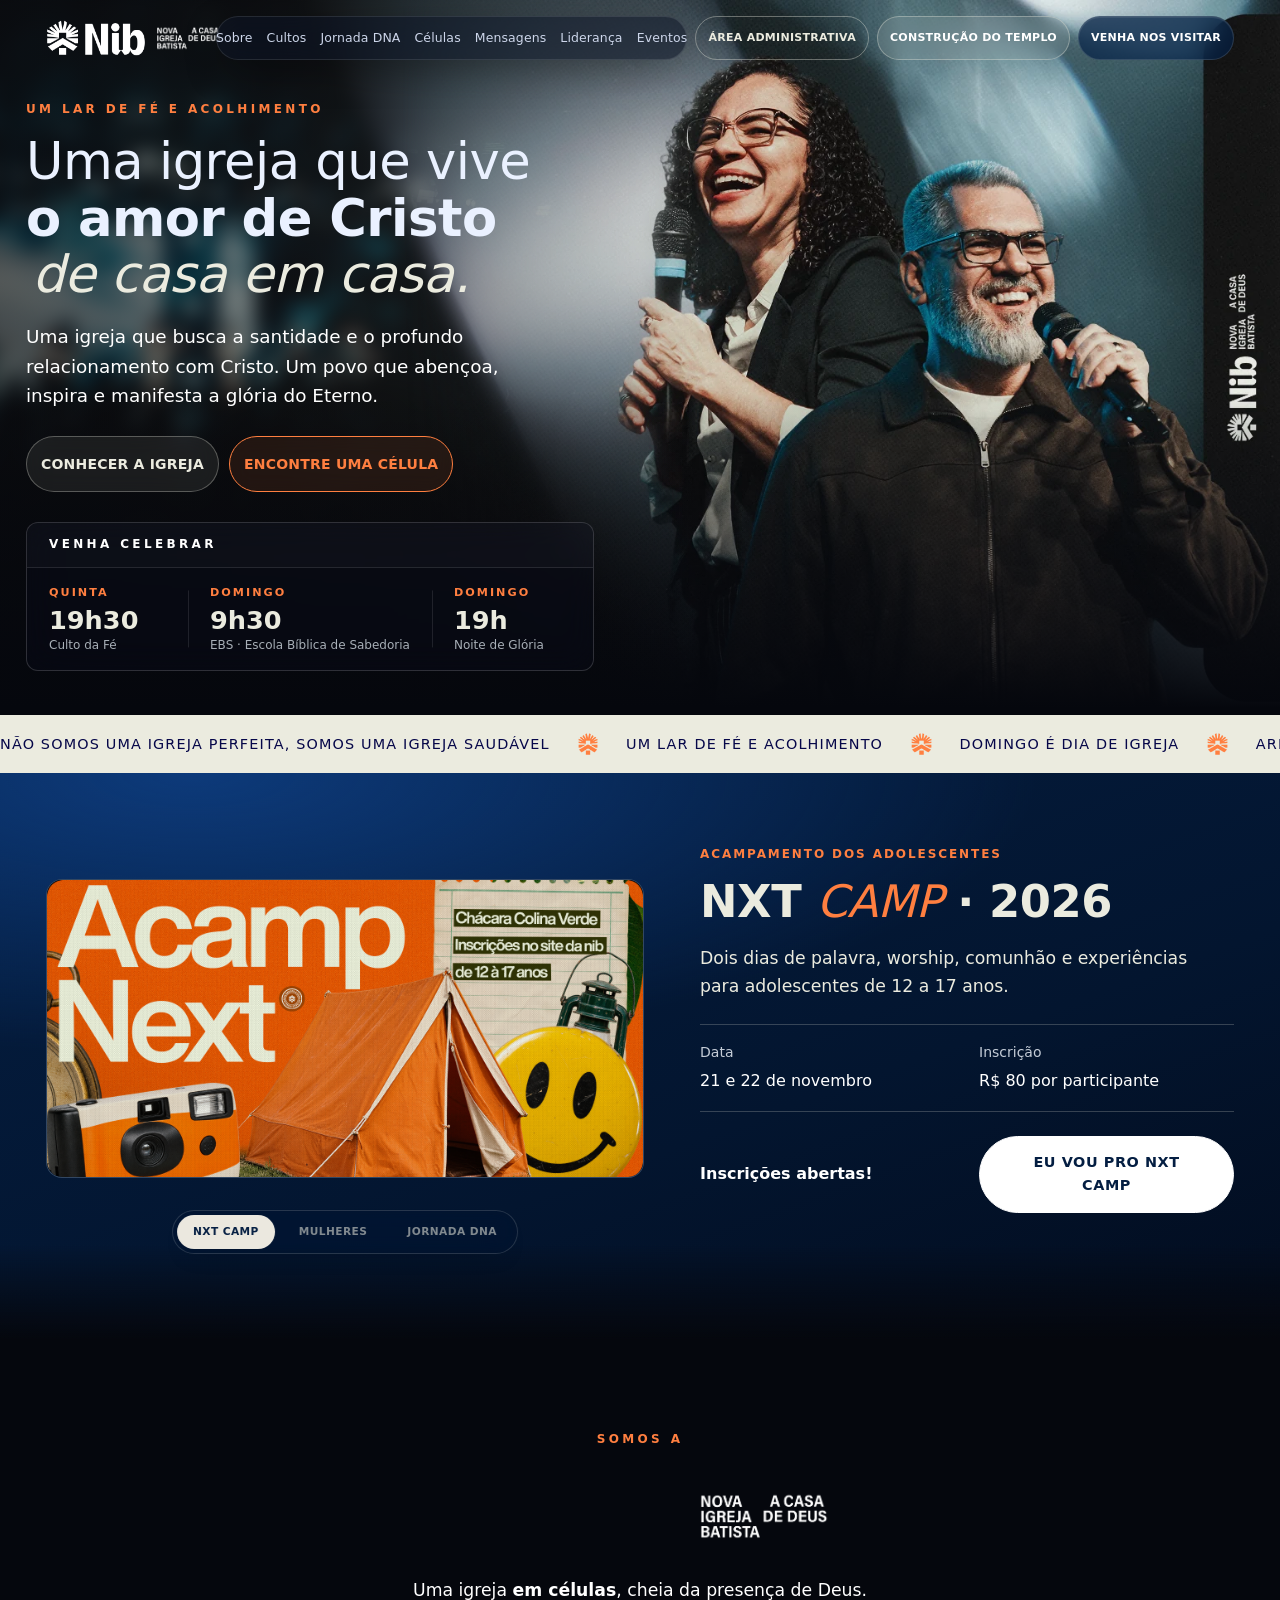
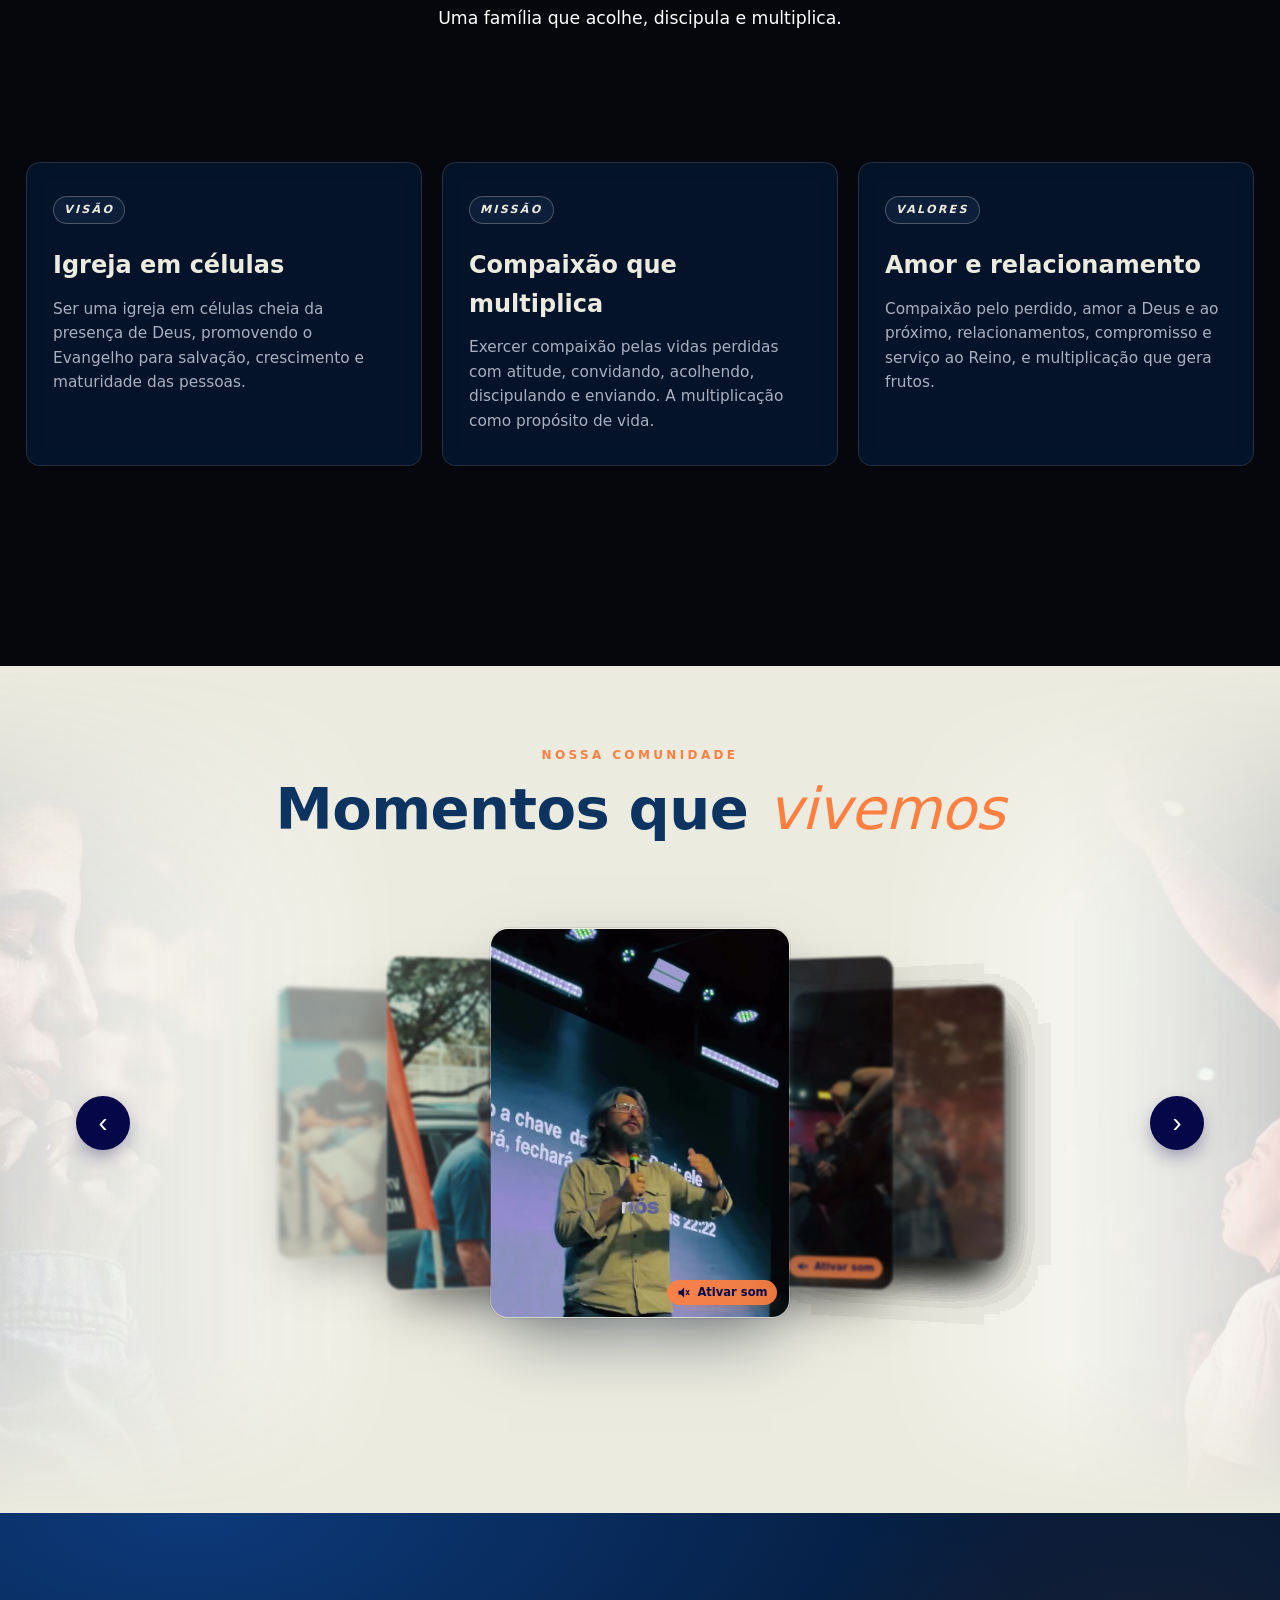
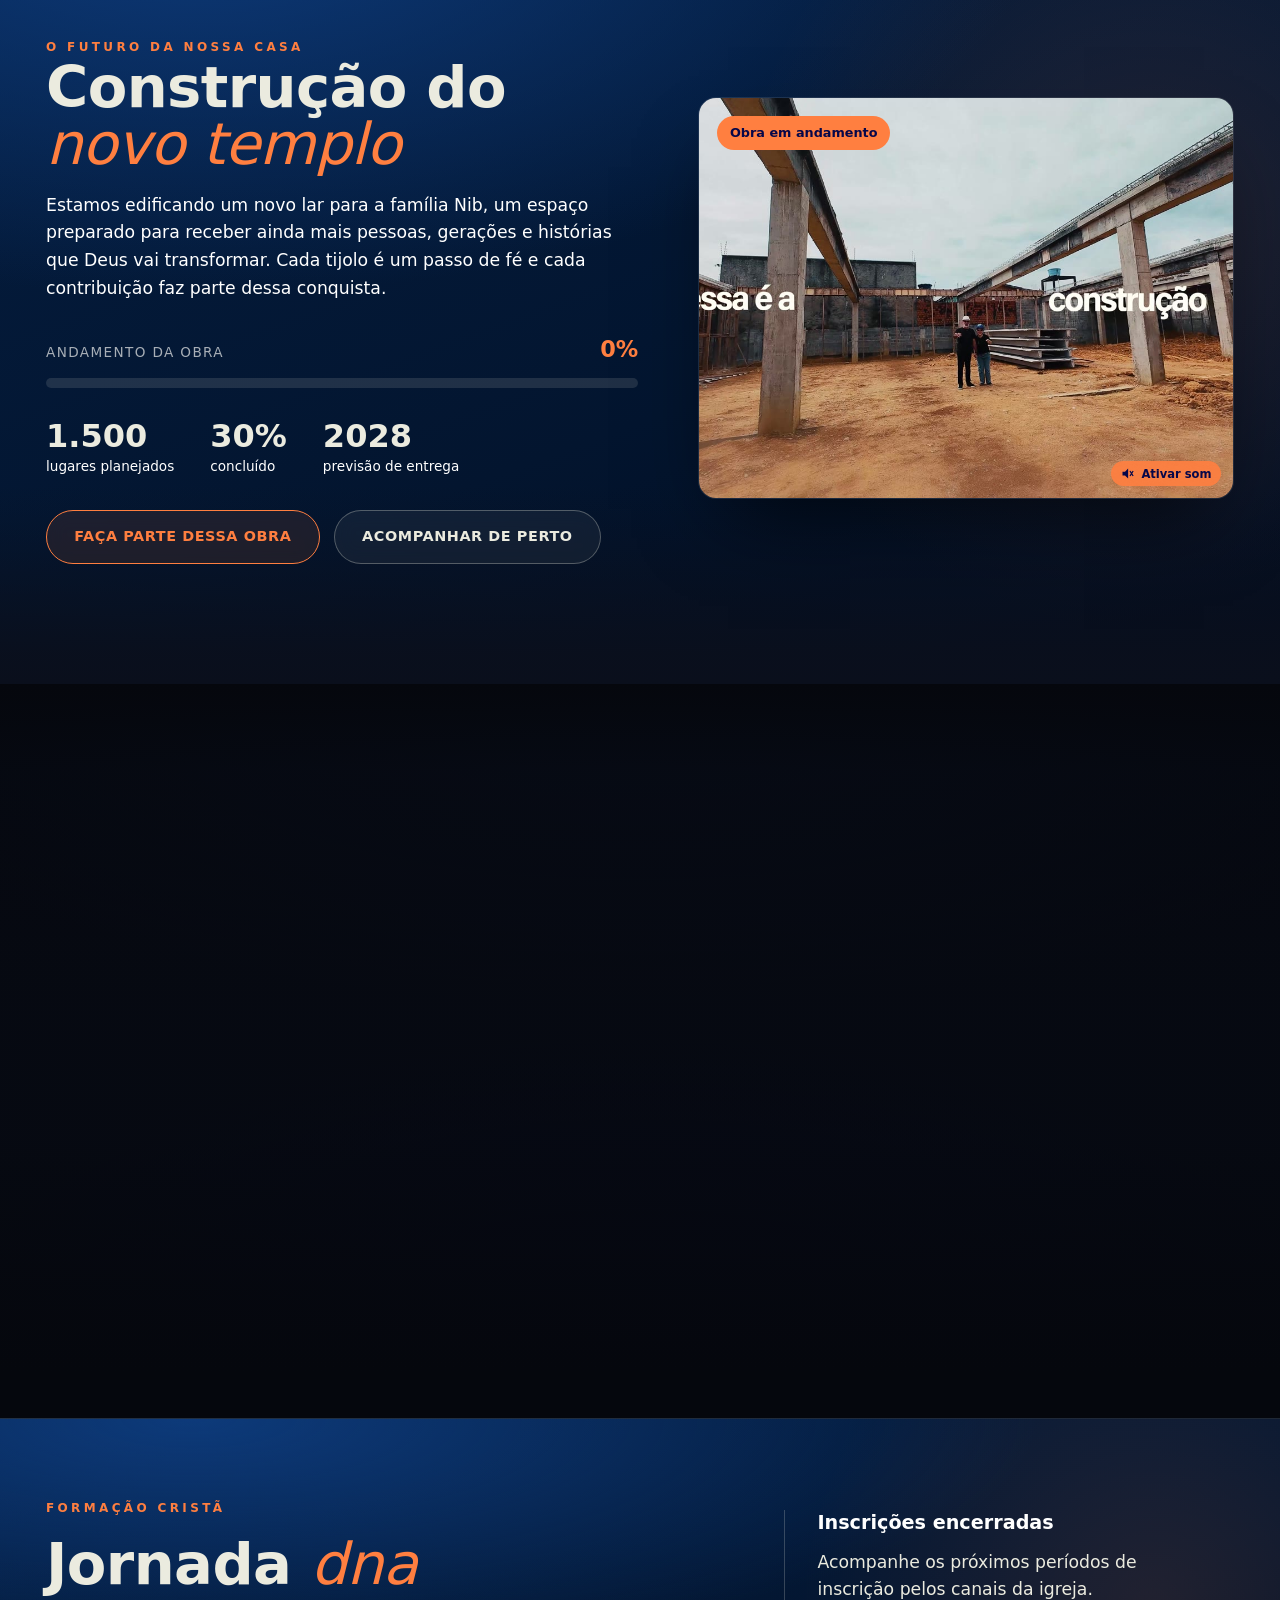
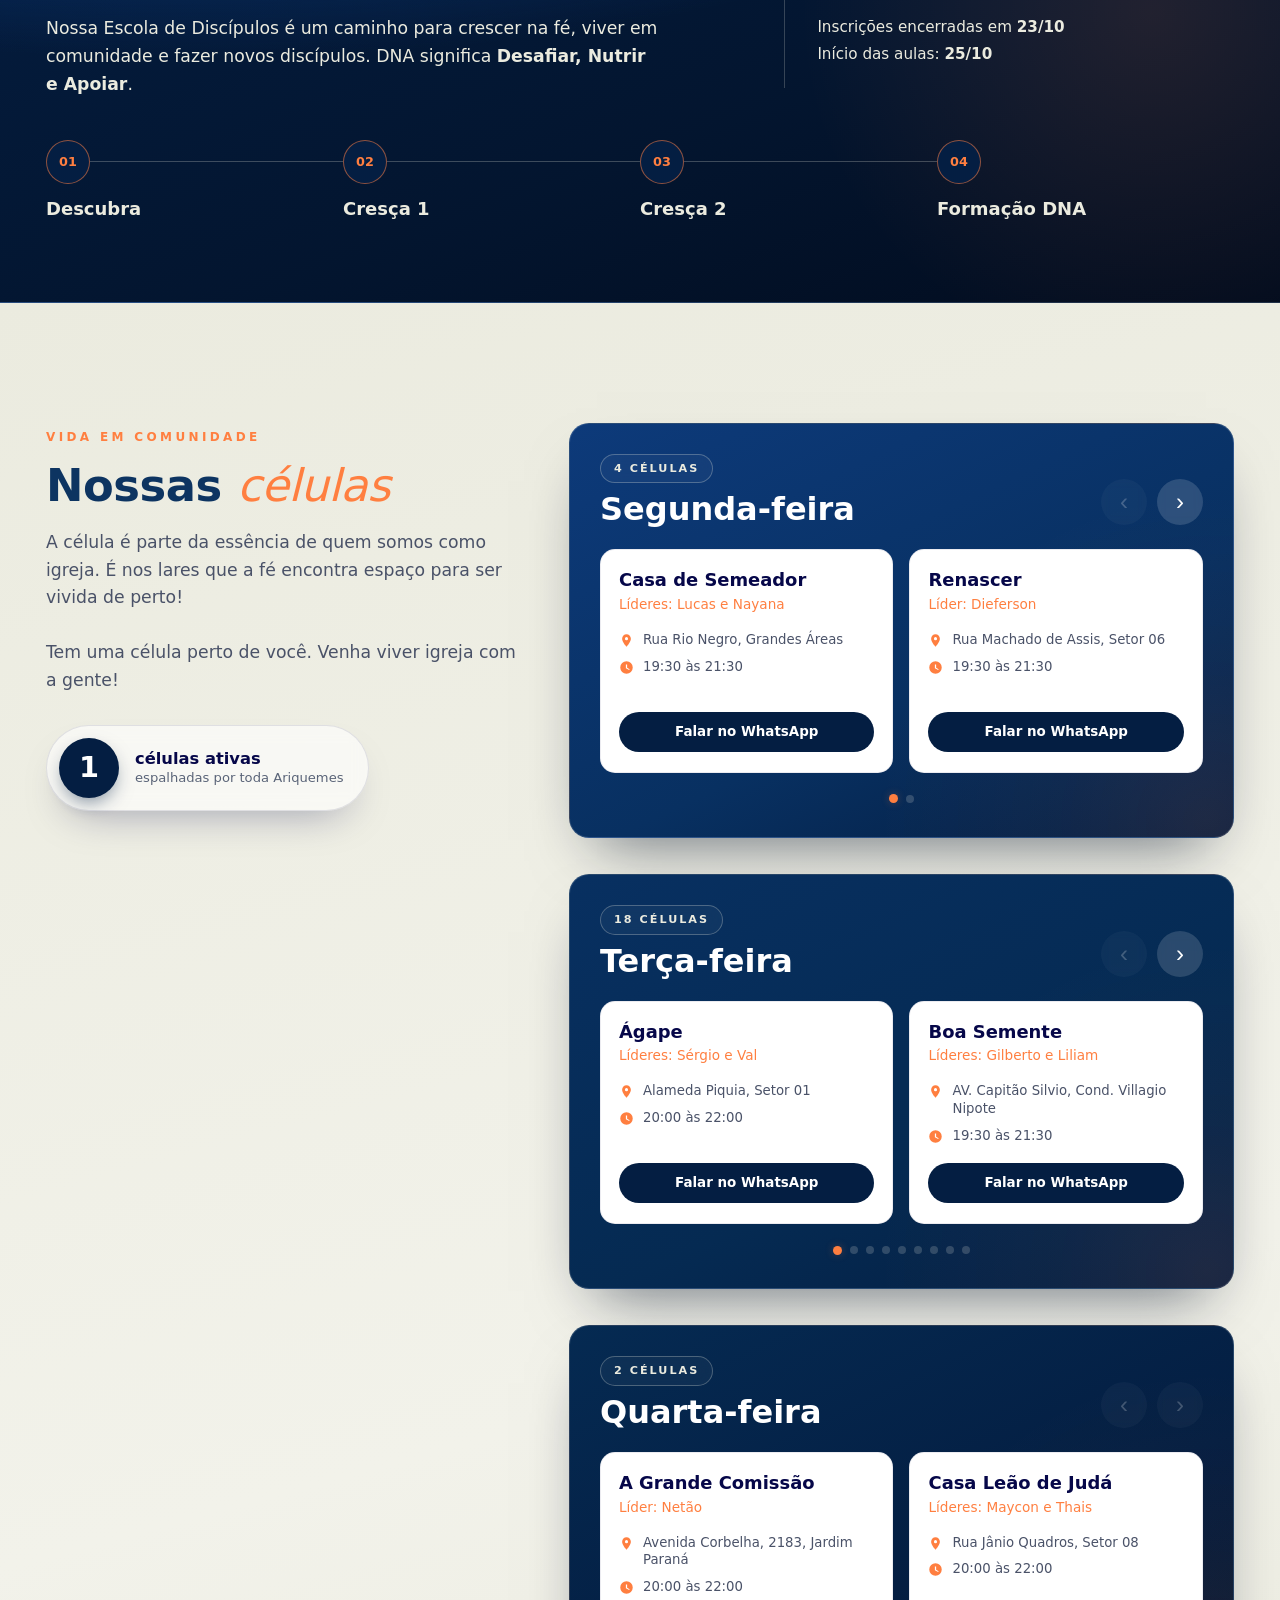
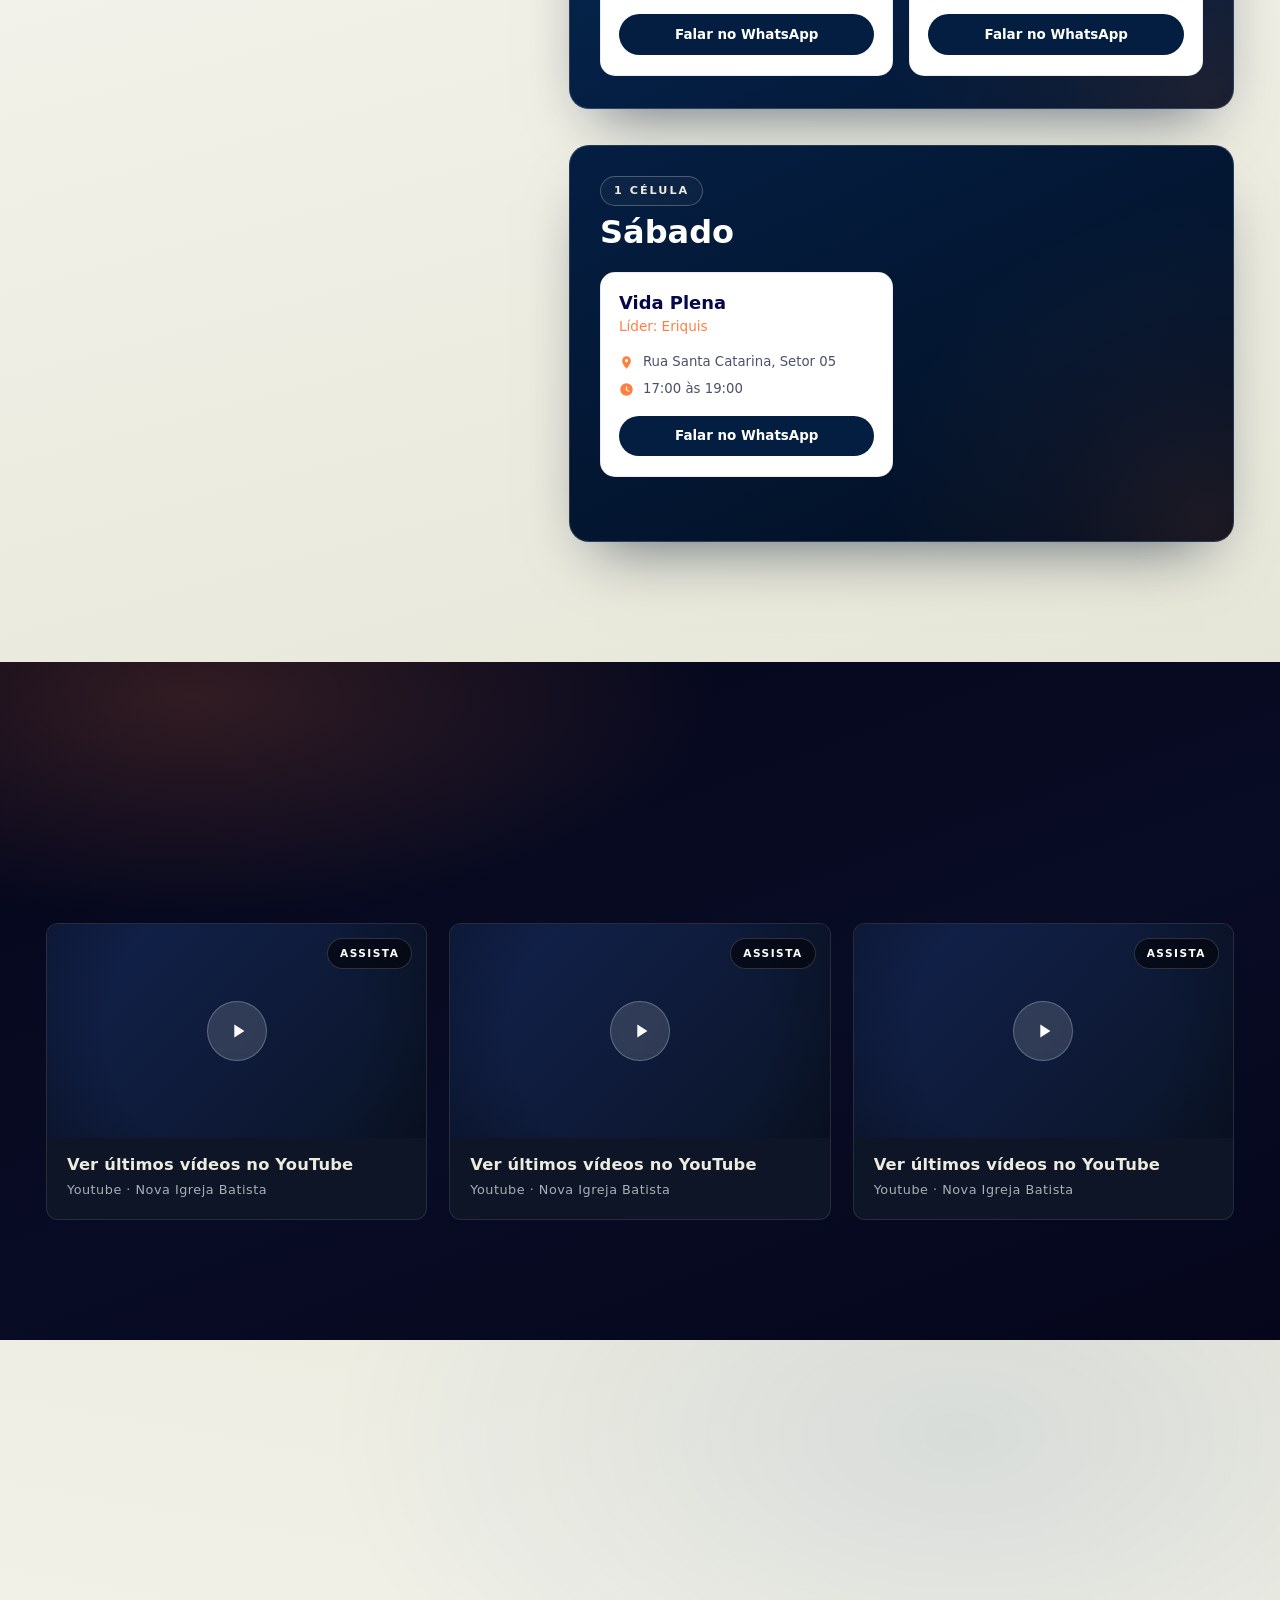
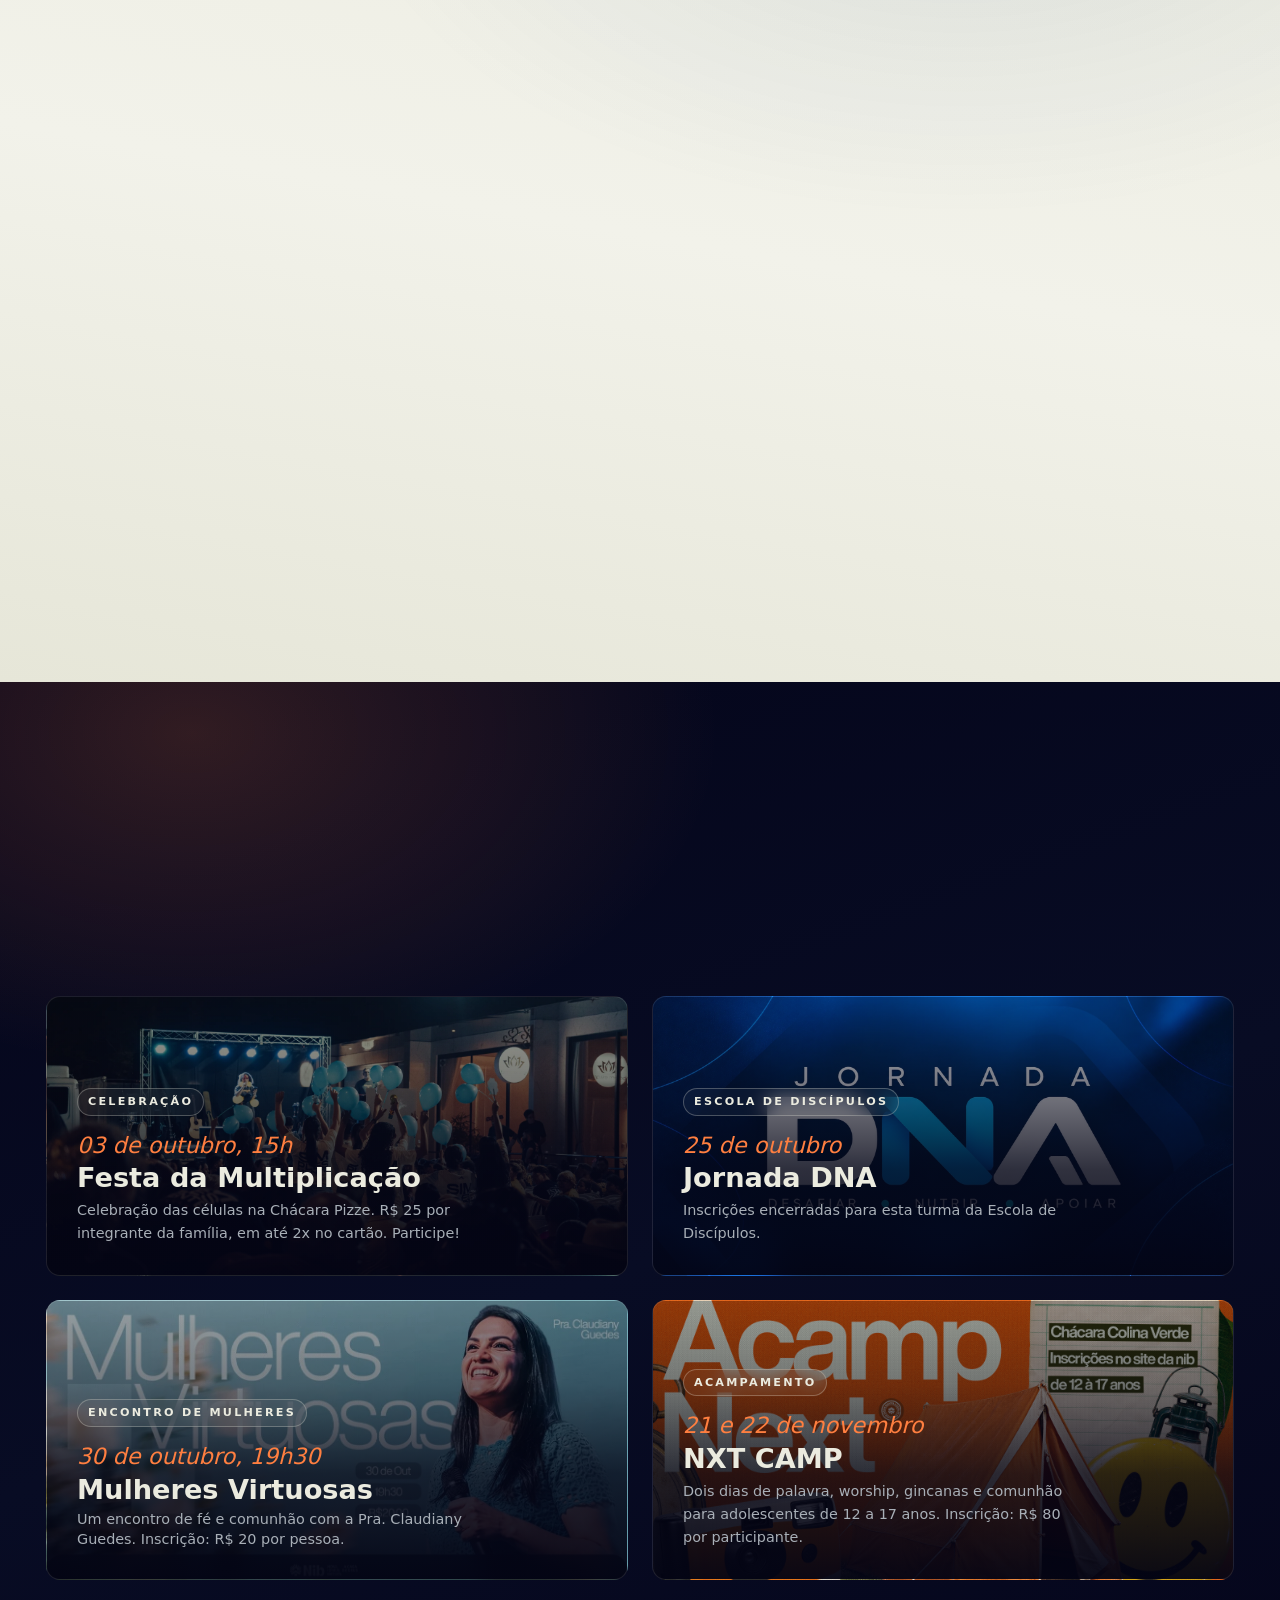
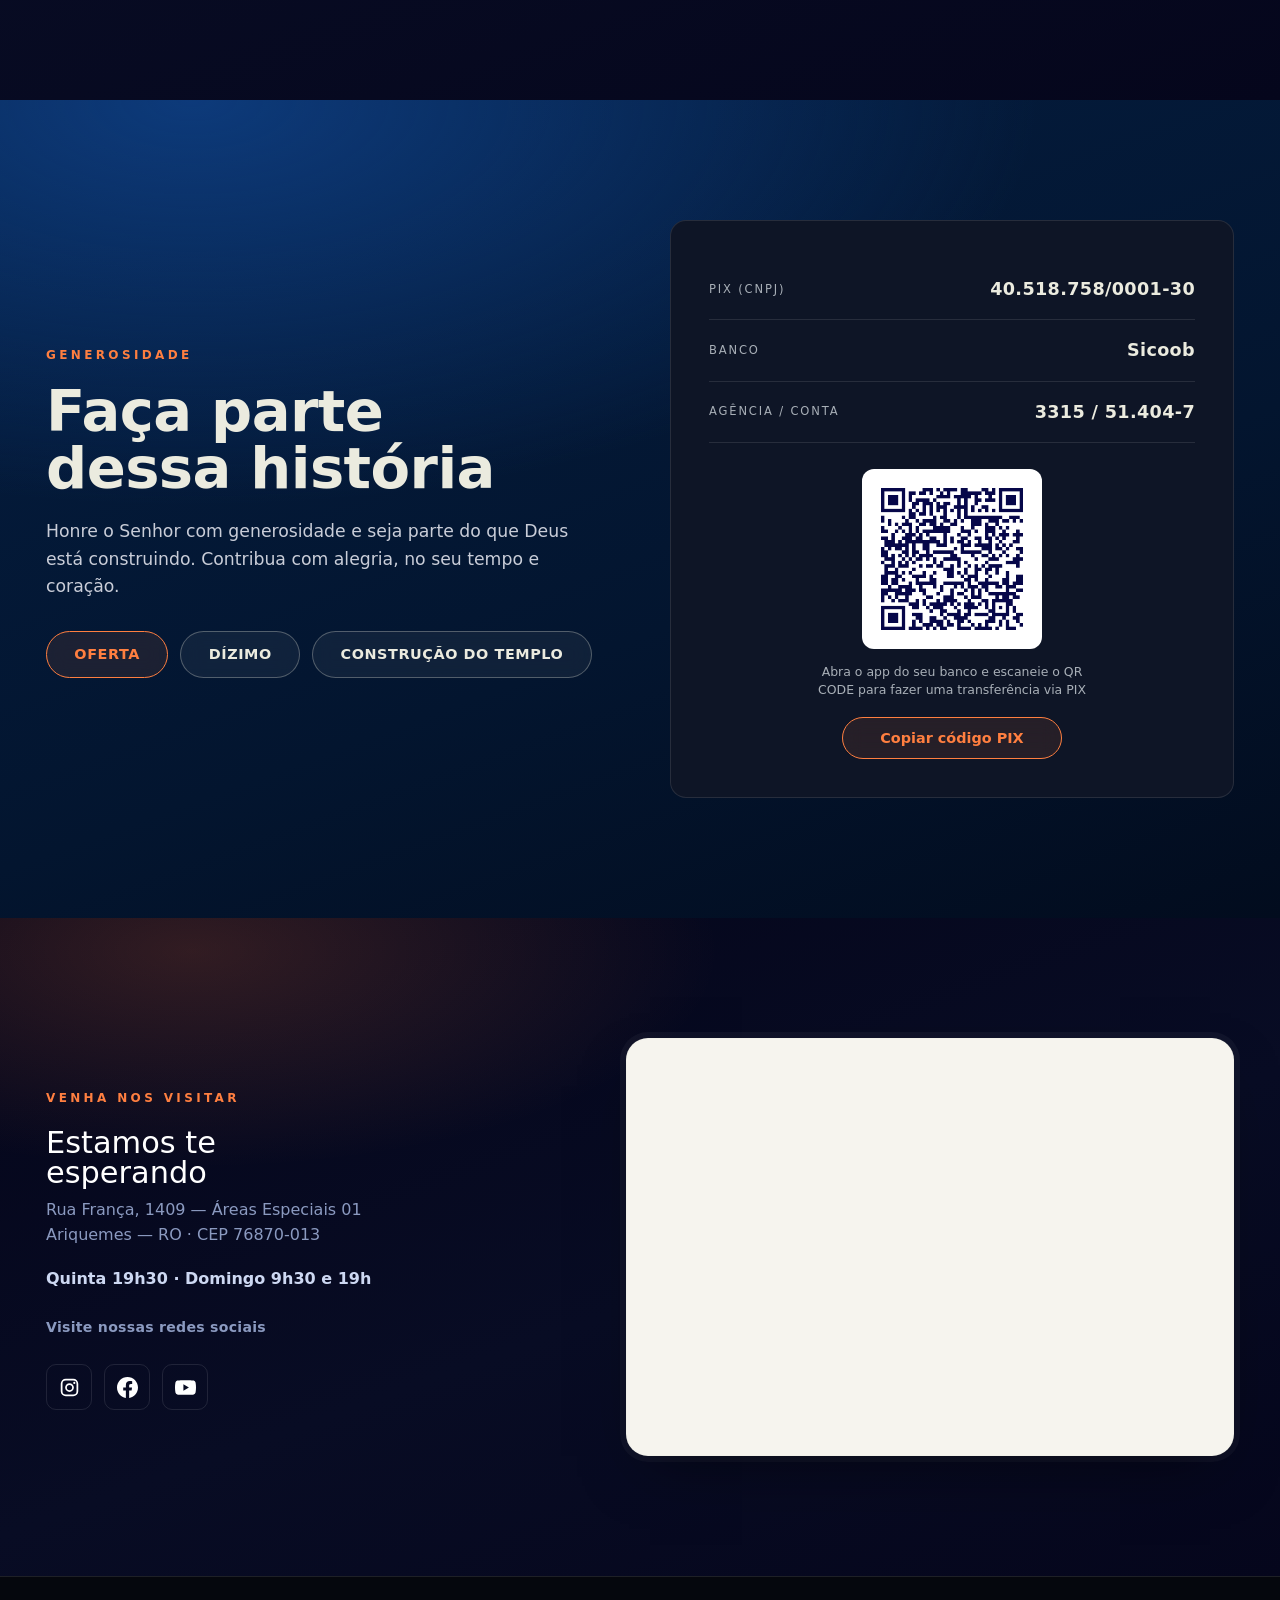
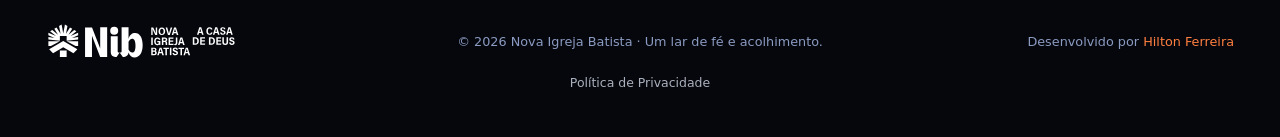
==== commit 07523862: "Obra: valida percentual antes de aplicar (null, vazio ou inválido não vira 0%) Co-Authored-By: Claud" ====
--- a/index.html
+++ b/index.html
@@ -3358,8 +3358,10 @@
 
   /* dados da obra em /dados/obra.json (mesma fonte do aplicativo); sem resposta, fica o valor do HTML */
   fetch('/dados/obra.json',{cache:'no-cache'}).then(r=>r.ok?r.json():null).then(d=>{
-    const value=d && Number(d.percentual);
-    if(!(value>=0 && value<=100)) return;
+    const raw=d&&typeof d==='object'?d.percentual:undefined;
+    if(!((typeof raw==='number')||(typeof raw==='string'&&raw.trim()!==''))) return;
+    const value=Number(raw);
+    if(!Number.isFinite(value)||value<0||value>100) return;
     target=Math.round(value);
     pct.dataset.target=String(target);
     fill.dataset.width=target+'%';
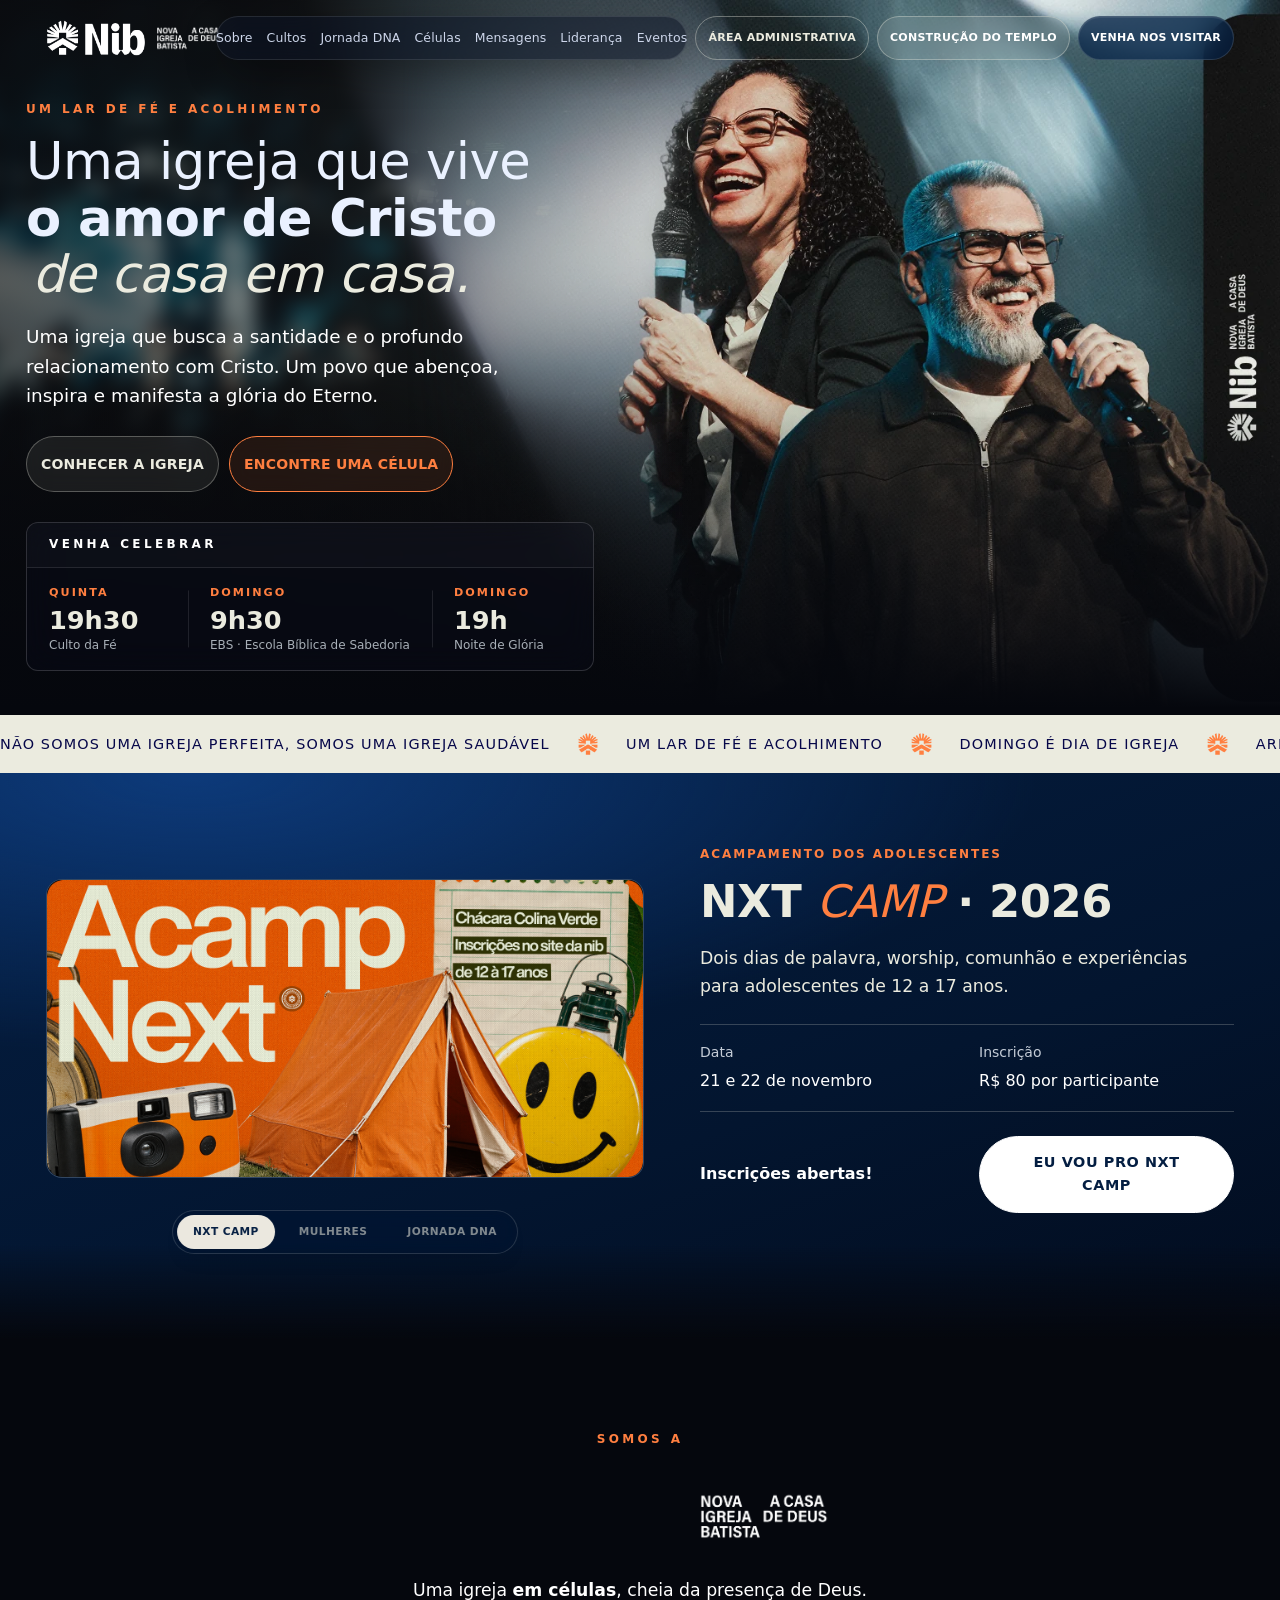
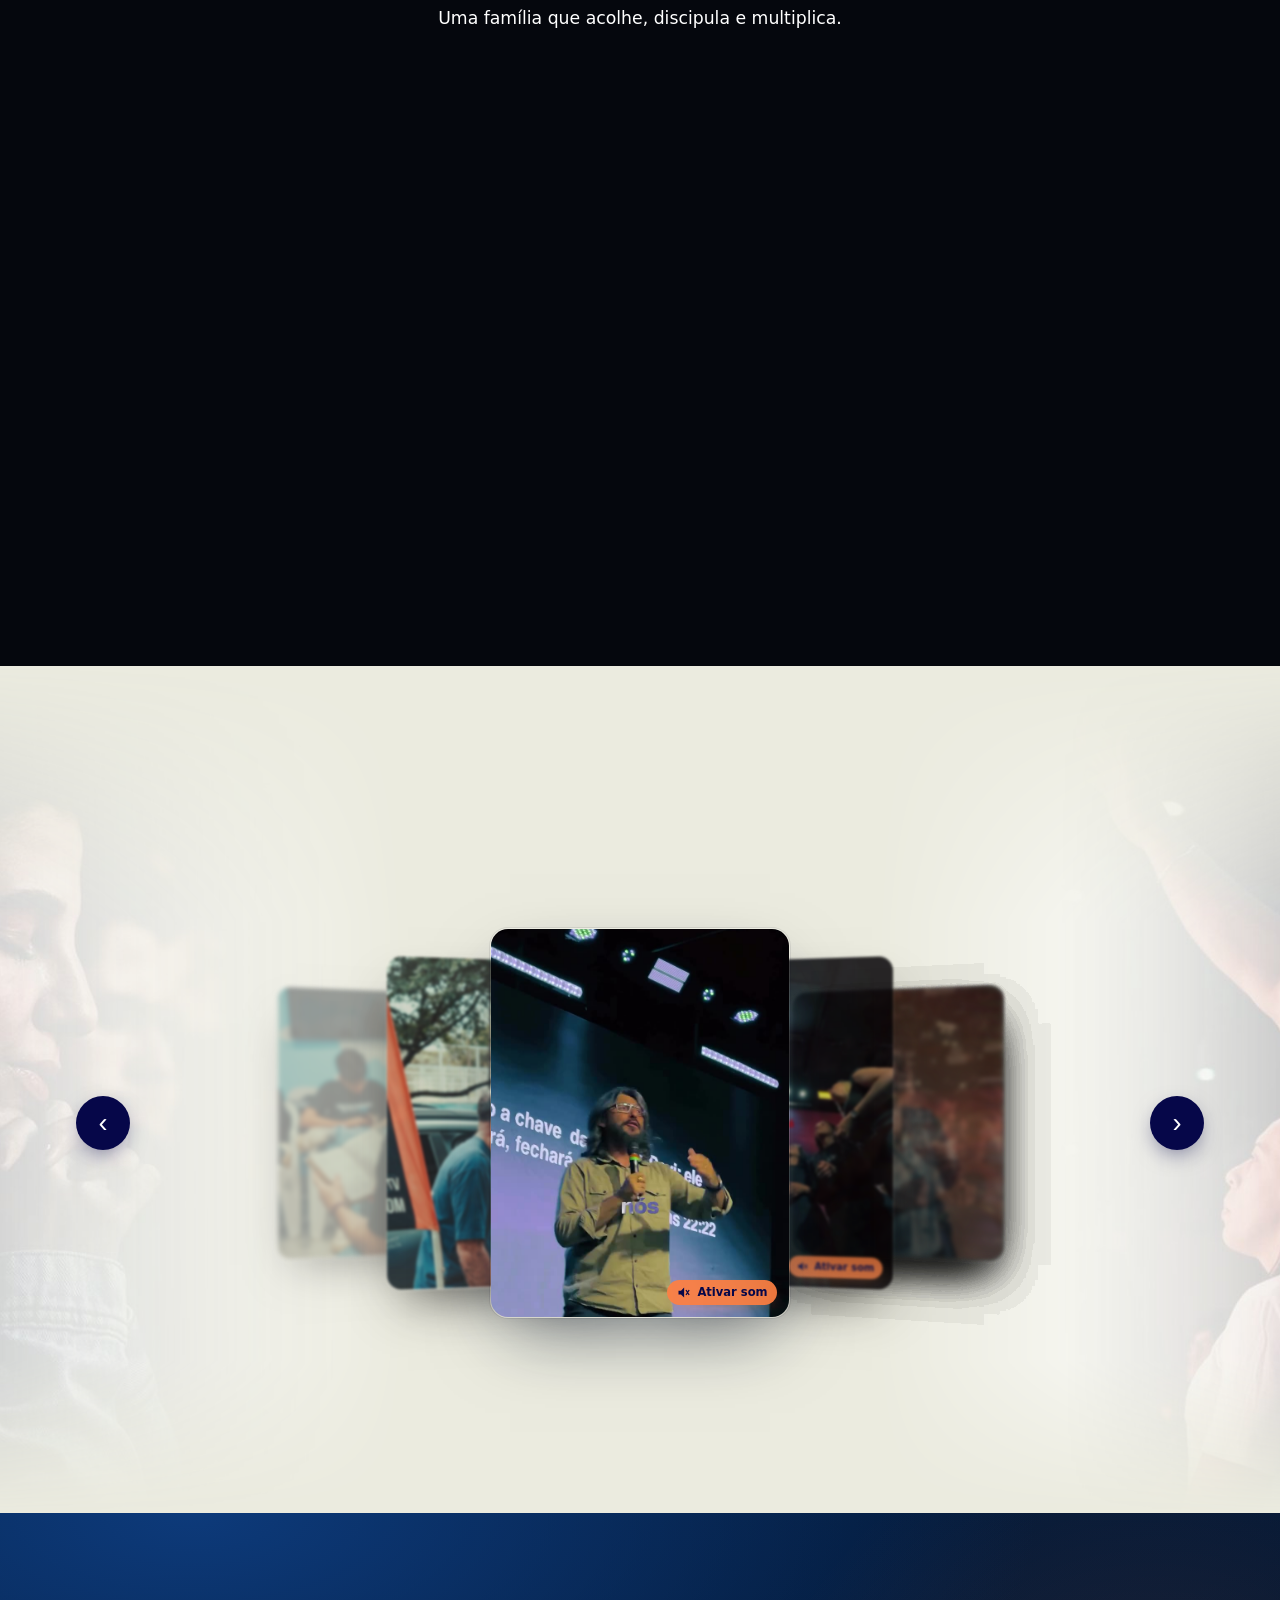
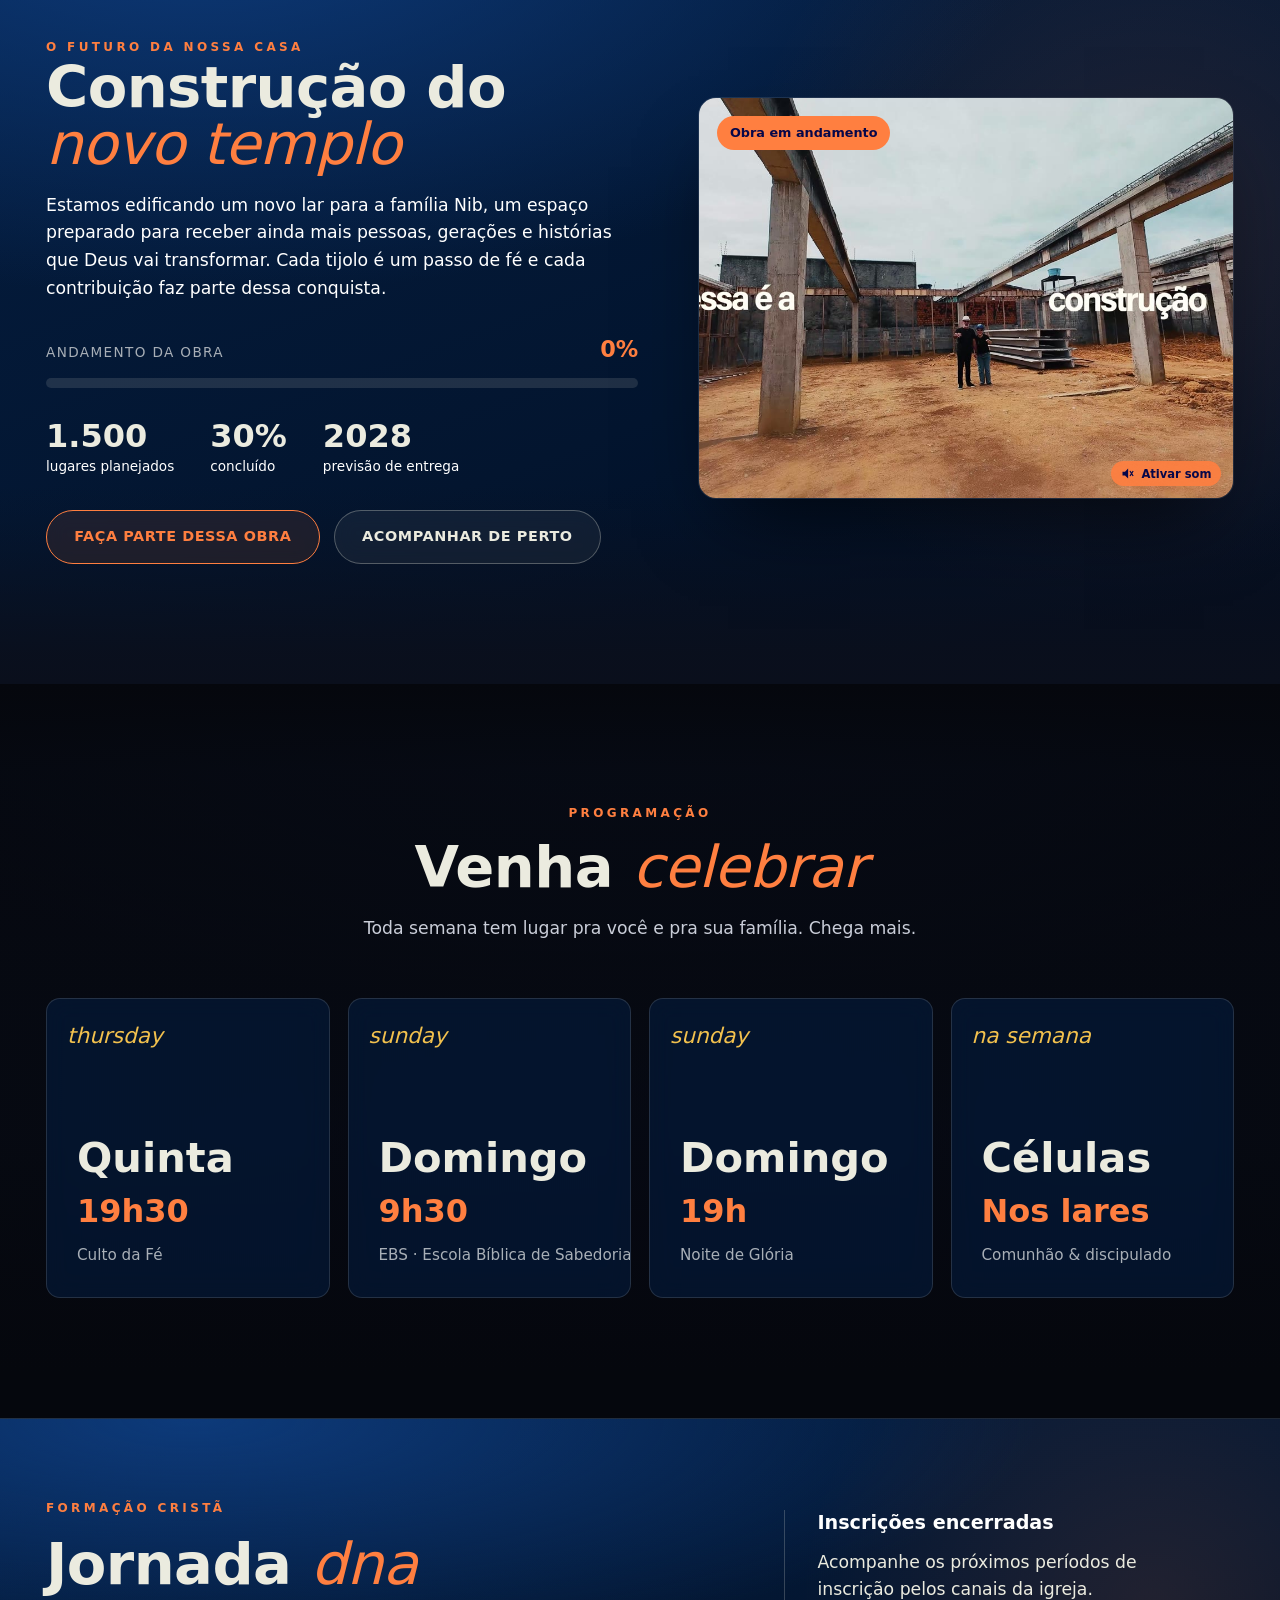
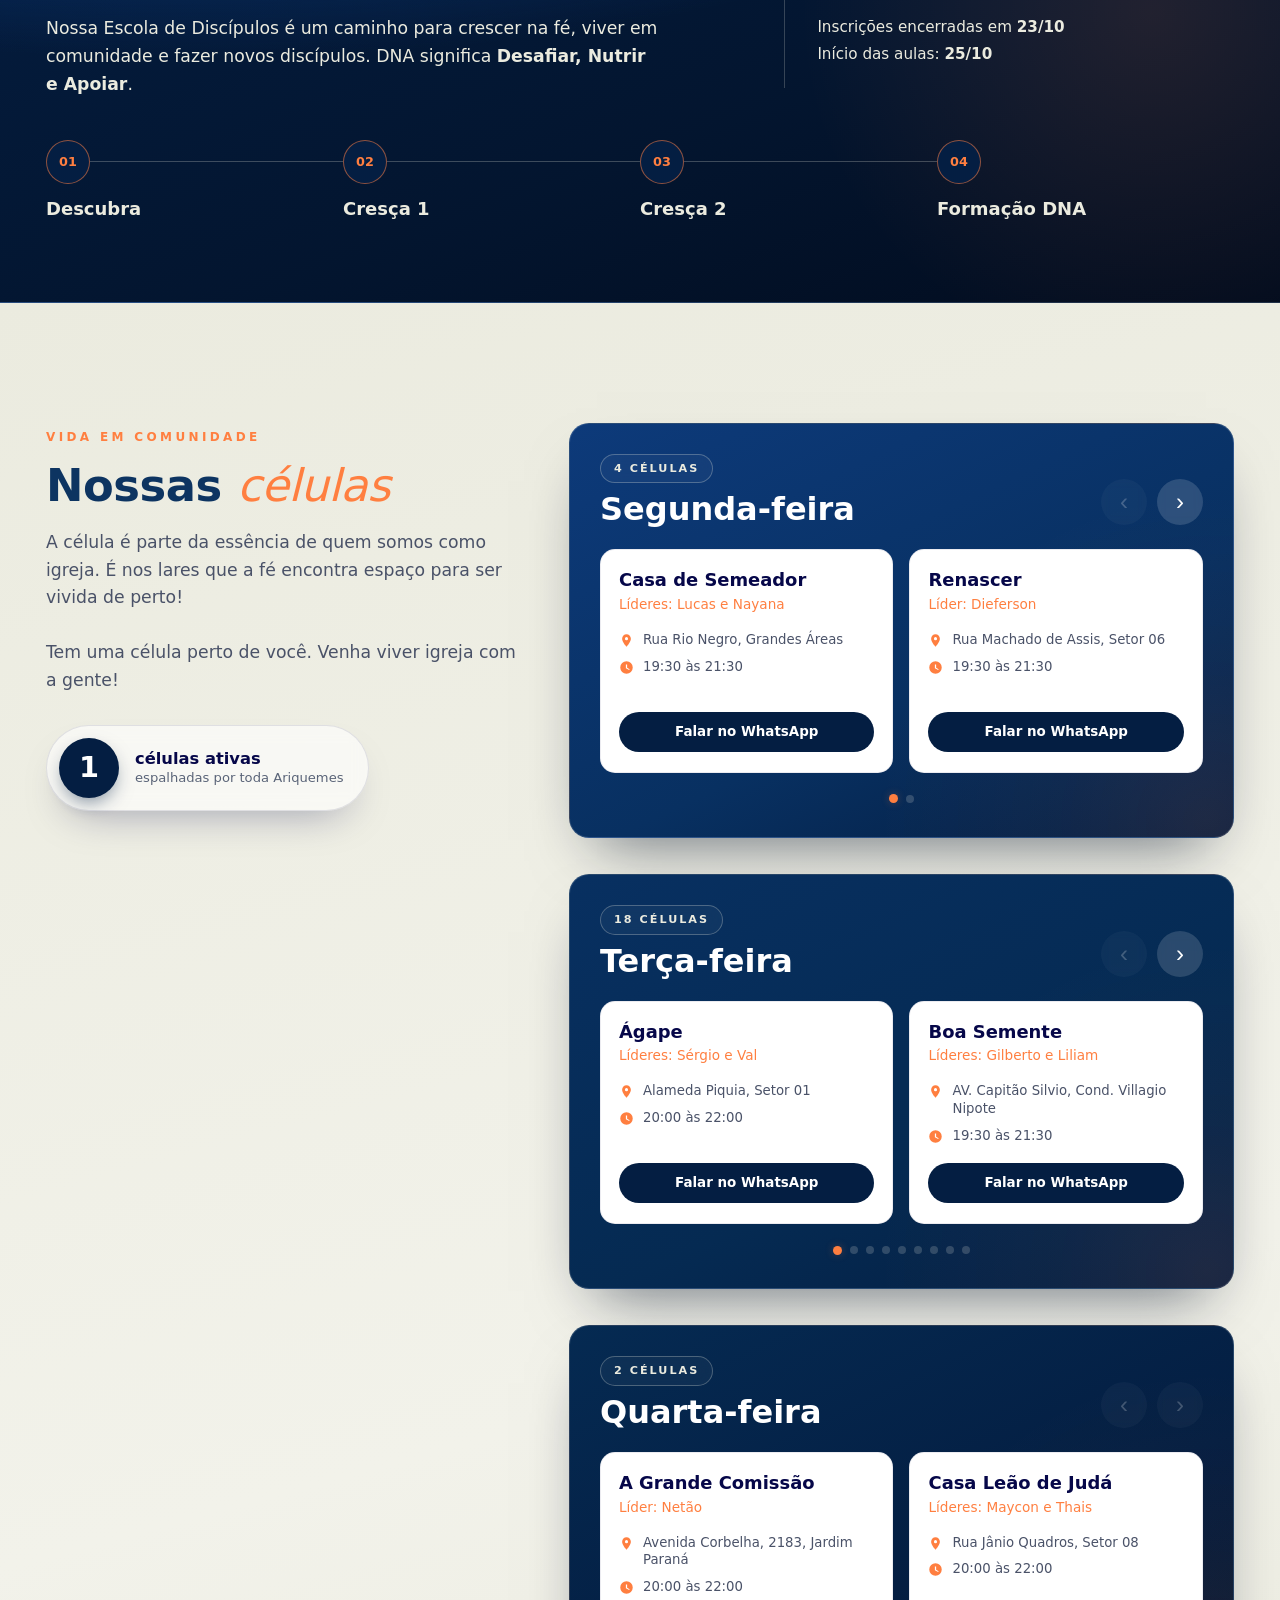
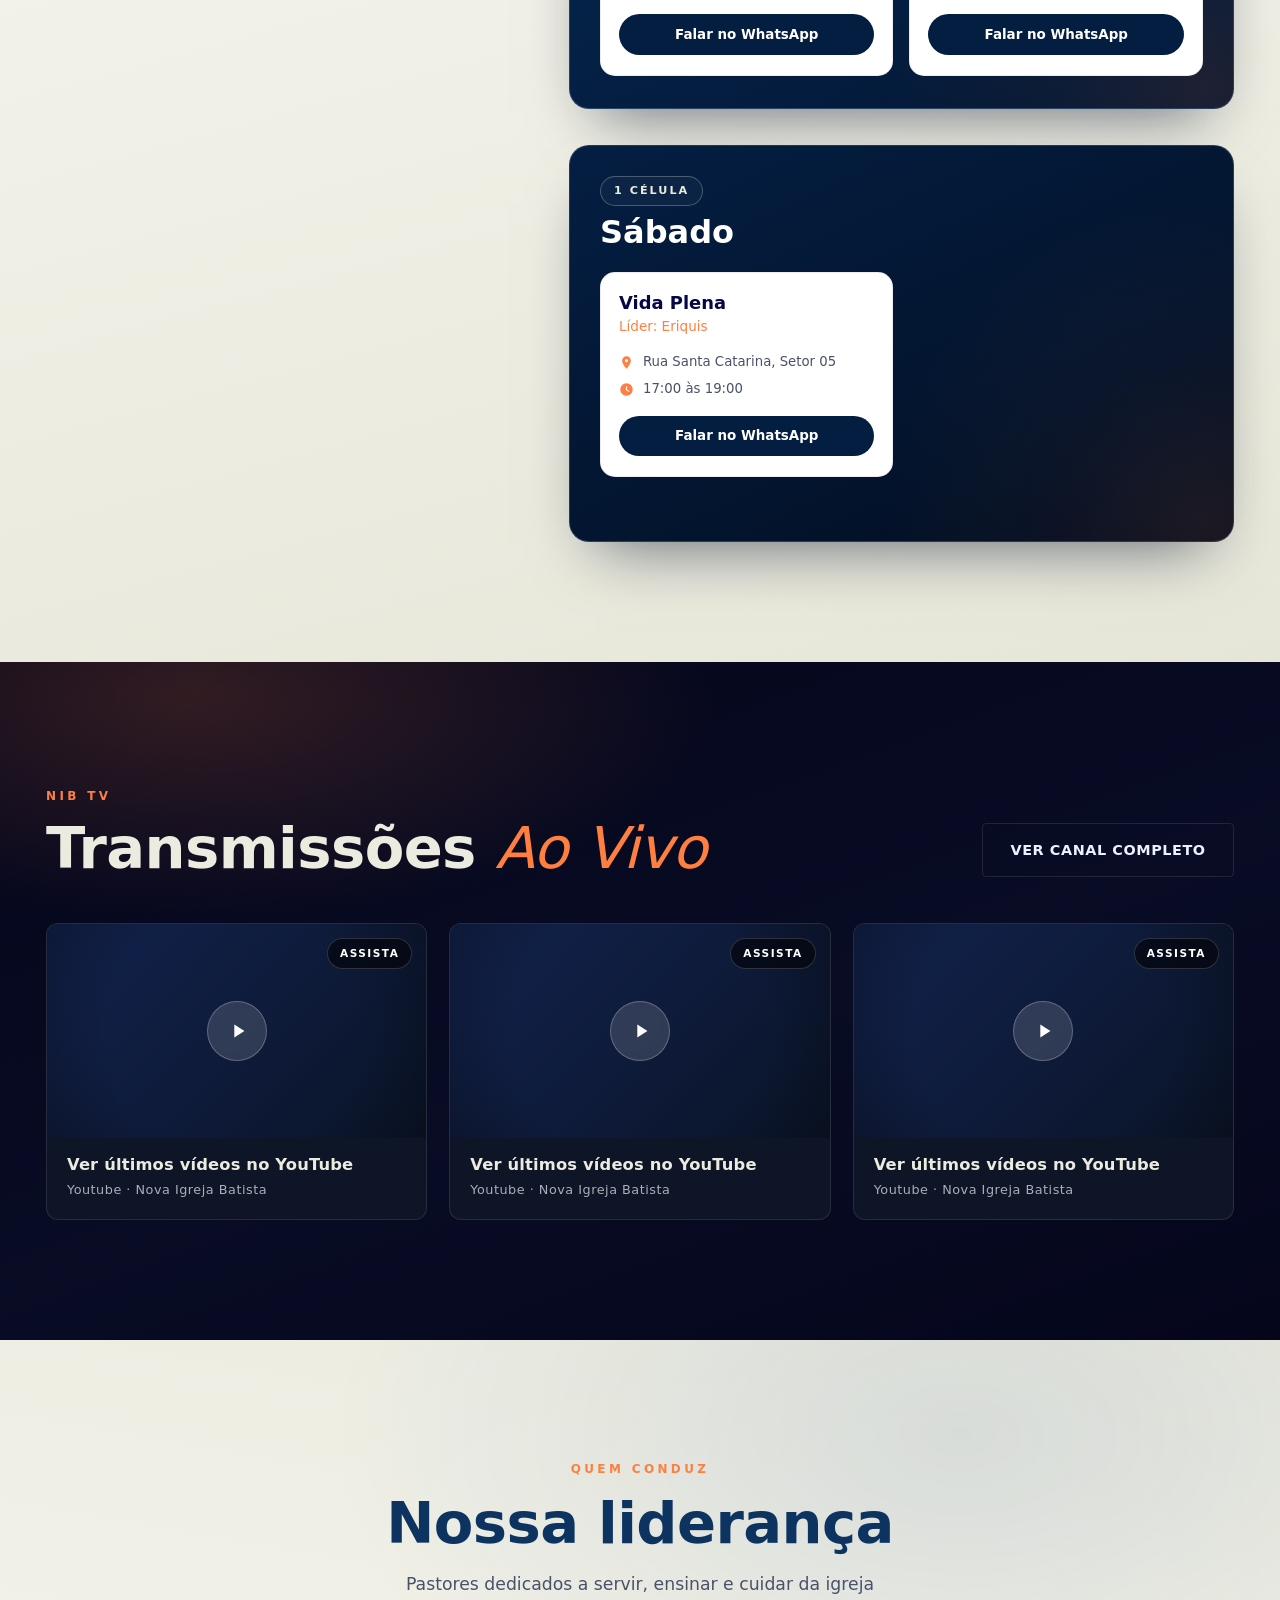
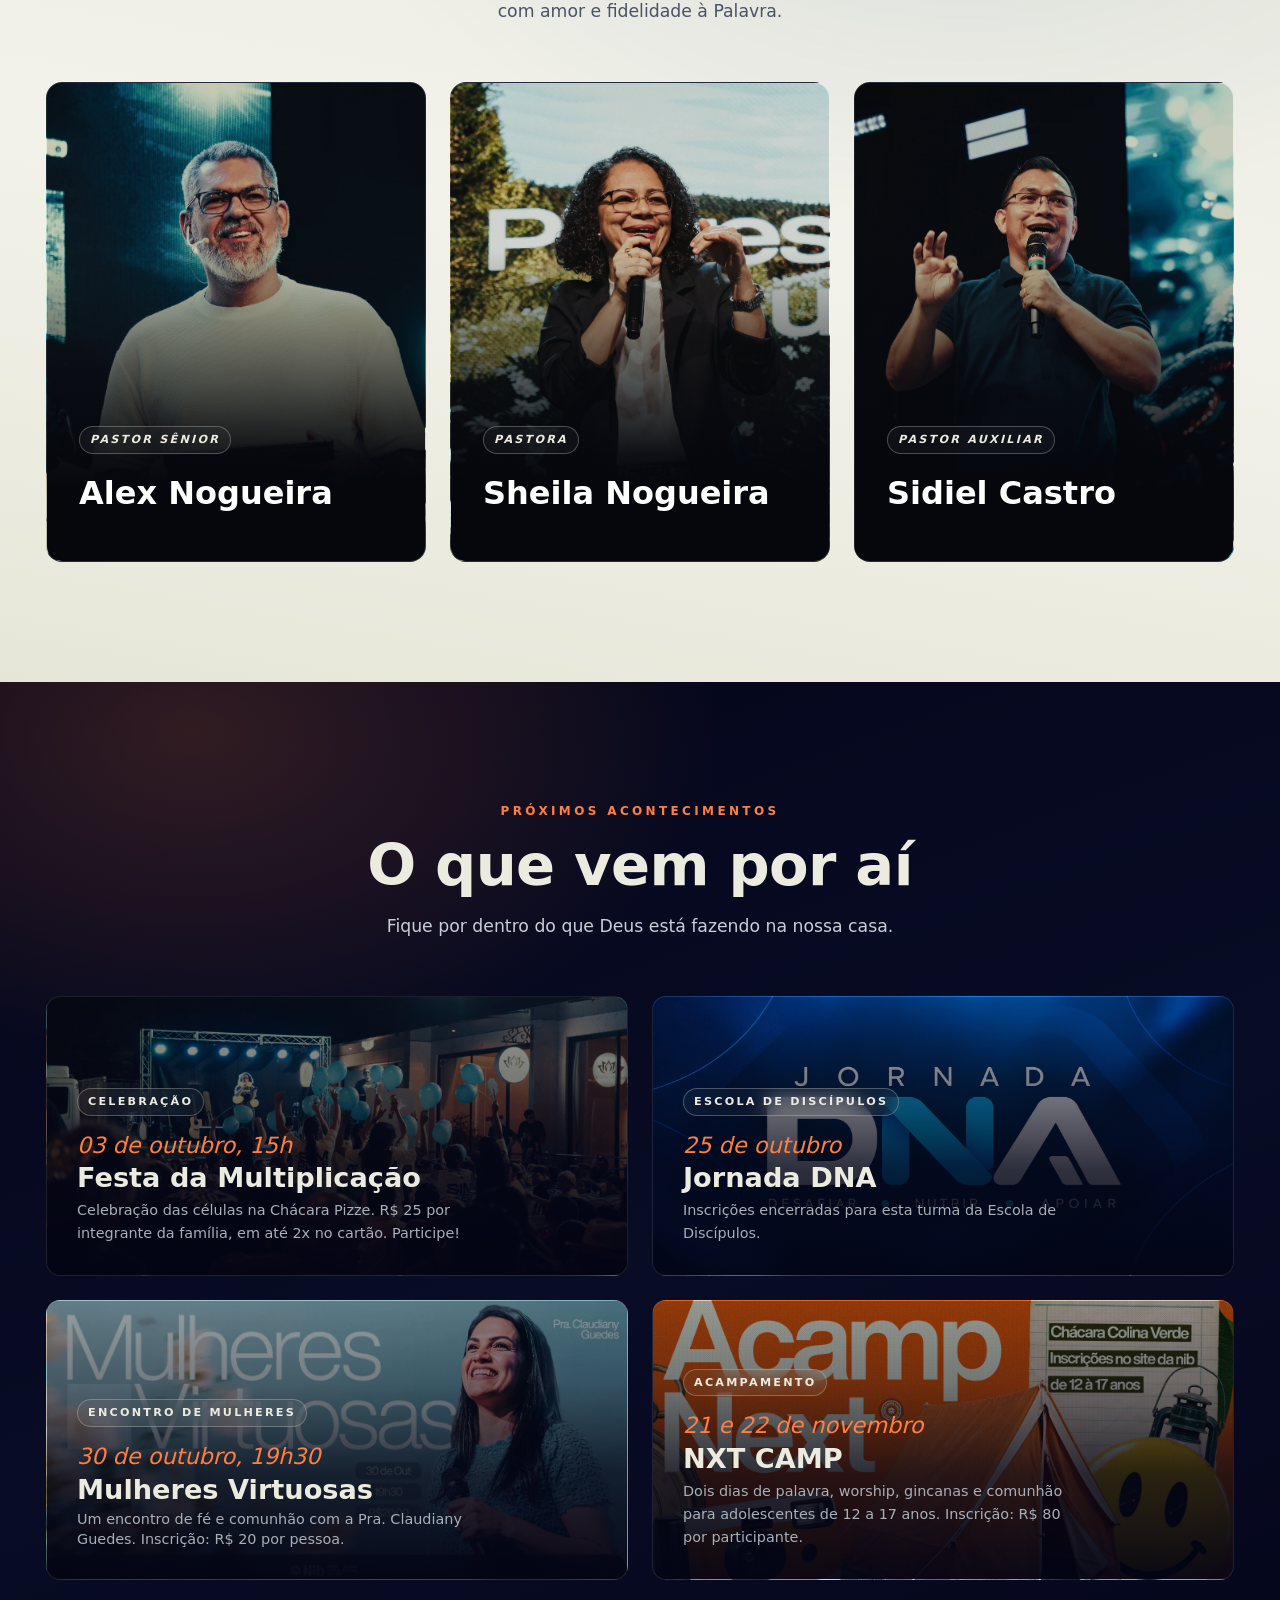
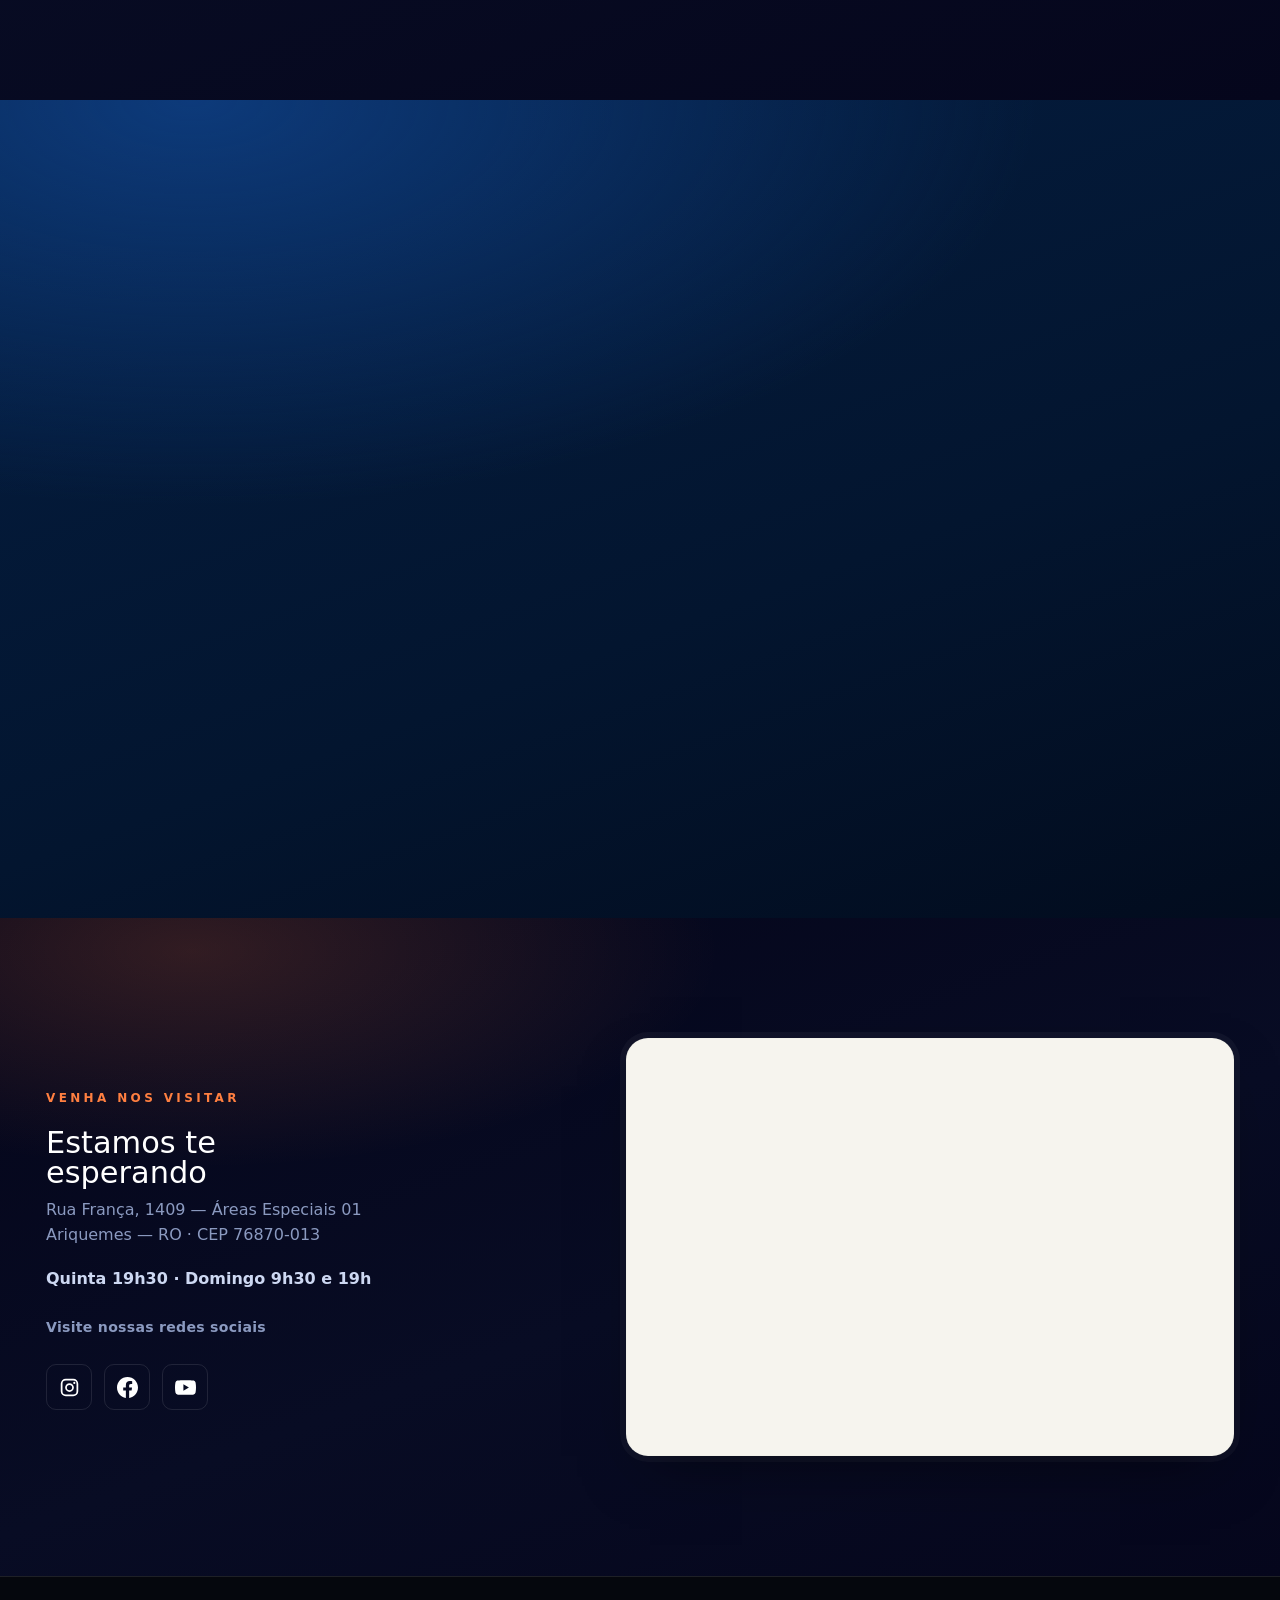
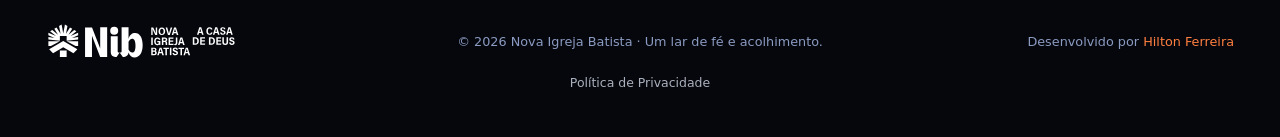
==== commit 6ffc637c: "Registra publicação pontual da obra, fallback seguro e validação em produção" ====
--- a/index.html
+++ b/index.html
@@ -3358,10 +3358,9 @@
 
   /* dados da obra em /dados/obra.json (mesma fonte do aplicativo); sem resposta, fica o valor do HTML */
   fetch('/dados/obra.json',{cache:'no-cache'}).then(r=>r.ok?r.json():null).then(d=>{
-    const raw=d&&typeof d==='object'?d.percentual:undefined;
-    if(!((typeof raw==='number')||(typeof raw==='string'&&raw.trim()!==''))) return;
-    const value=Number(raw);
-    if(!Number.isFinite(value)||value<0||value>100) return;
+    if(!d || typeof d!=='object' || !['number','string'].includes(typeof d.percentual) || String(d.percentual).trim()==='') return;
+    const value=Number(d.percentual);
+    if(!Number.isFinite(value) || value<0 || value>100) return;
     target=Math.round(value);
     pct.dataset.target=String(target);
     fill.dataset.width=target+'%';
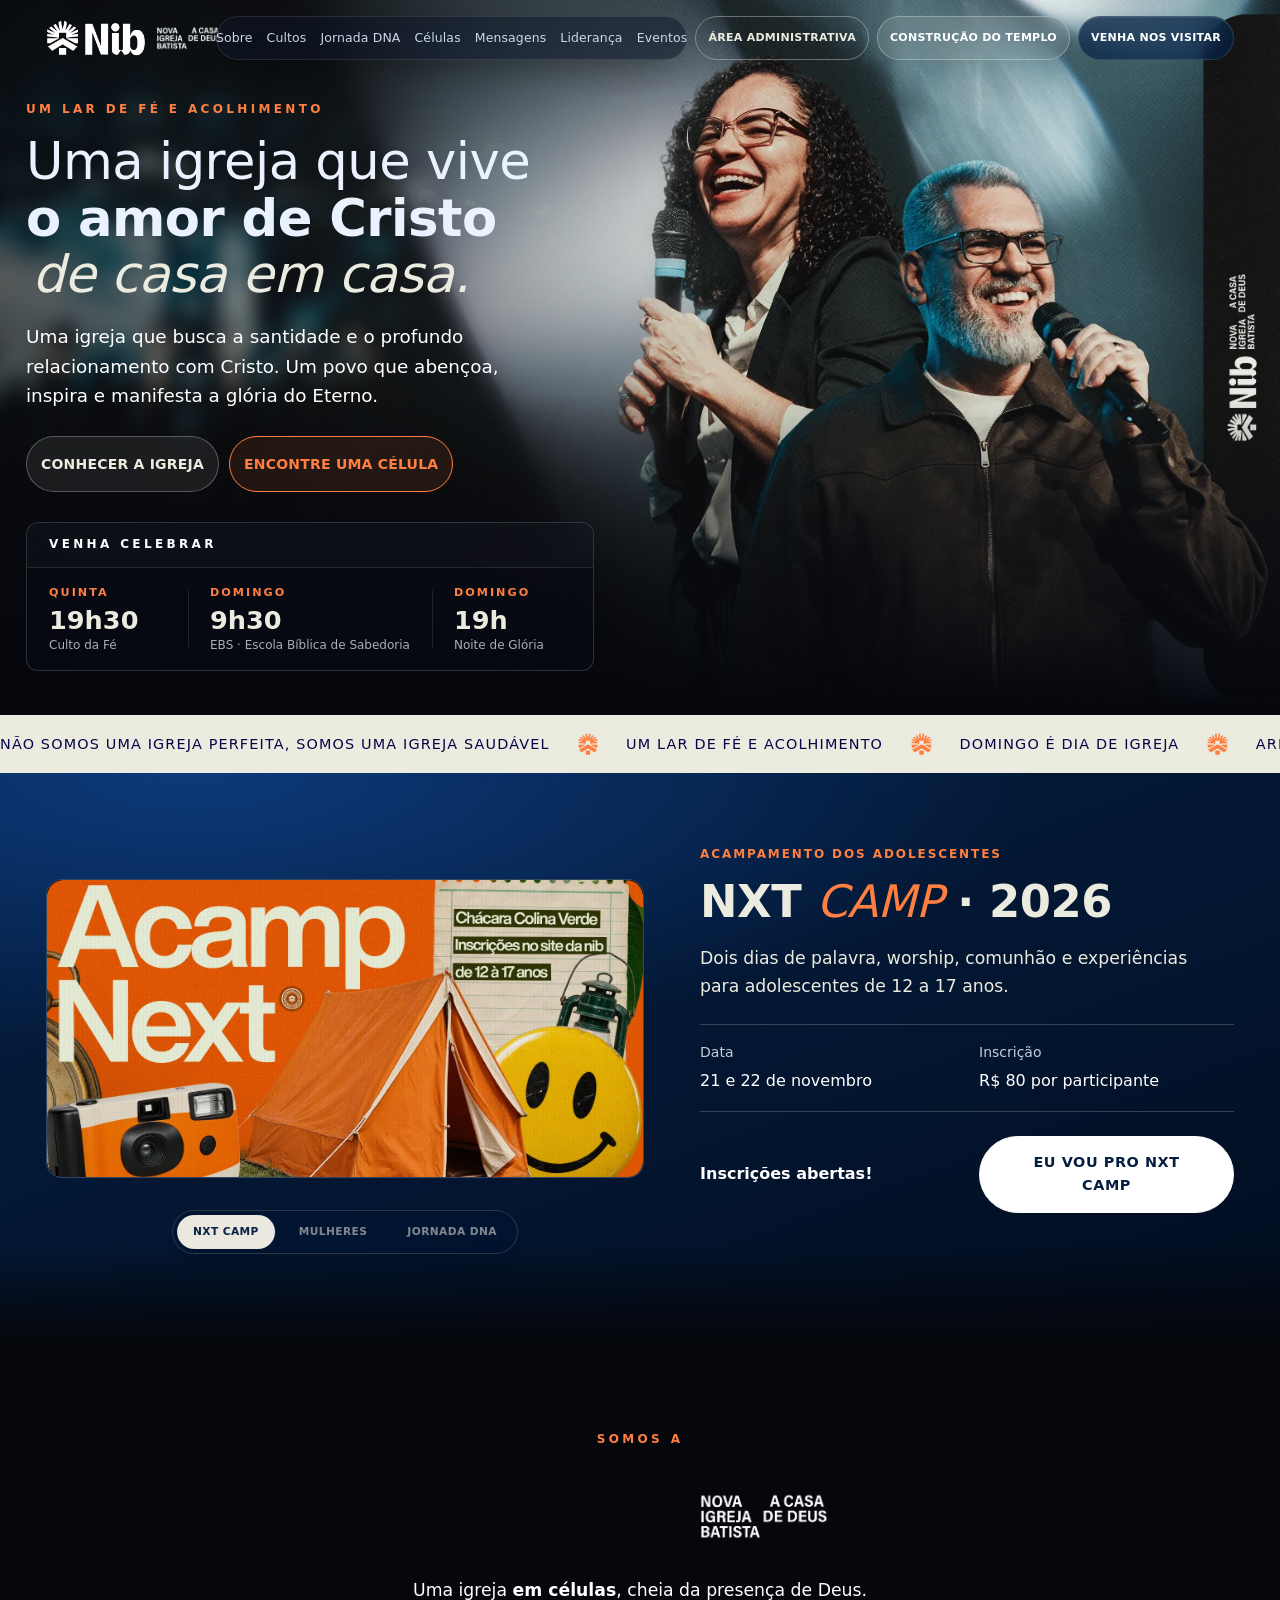
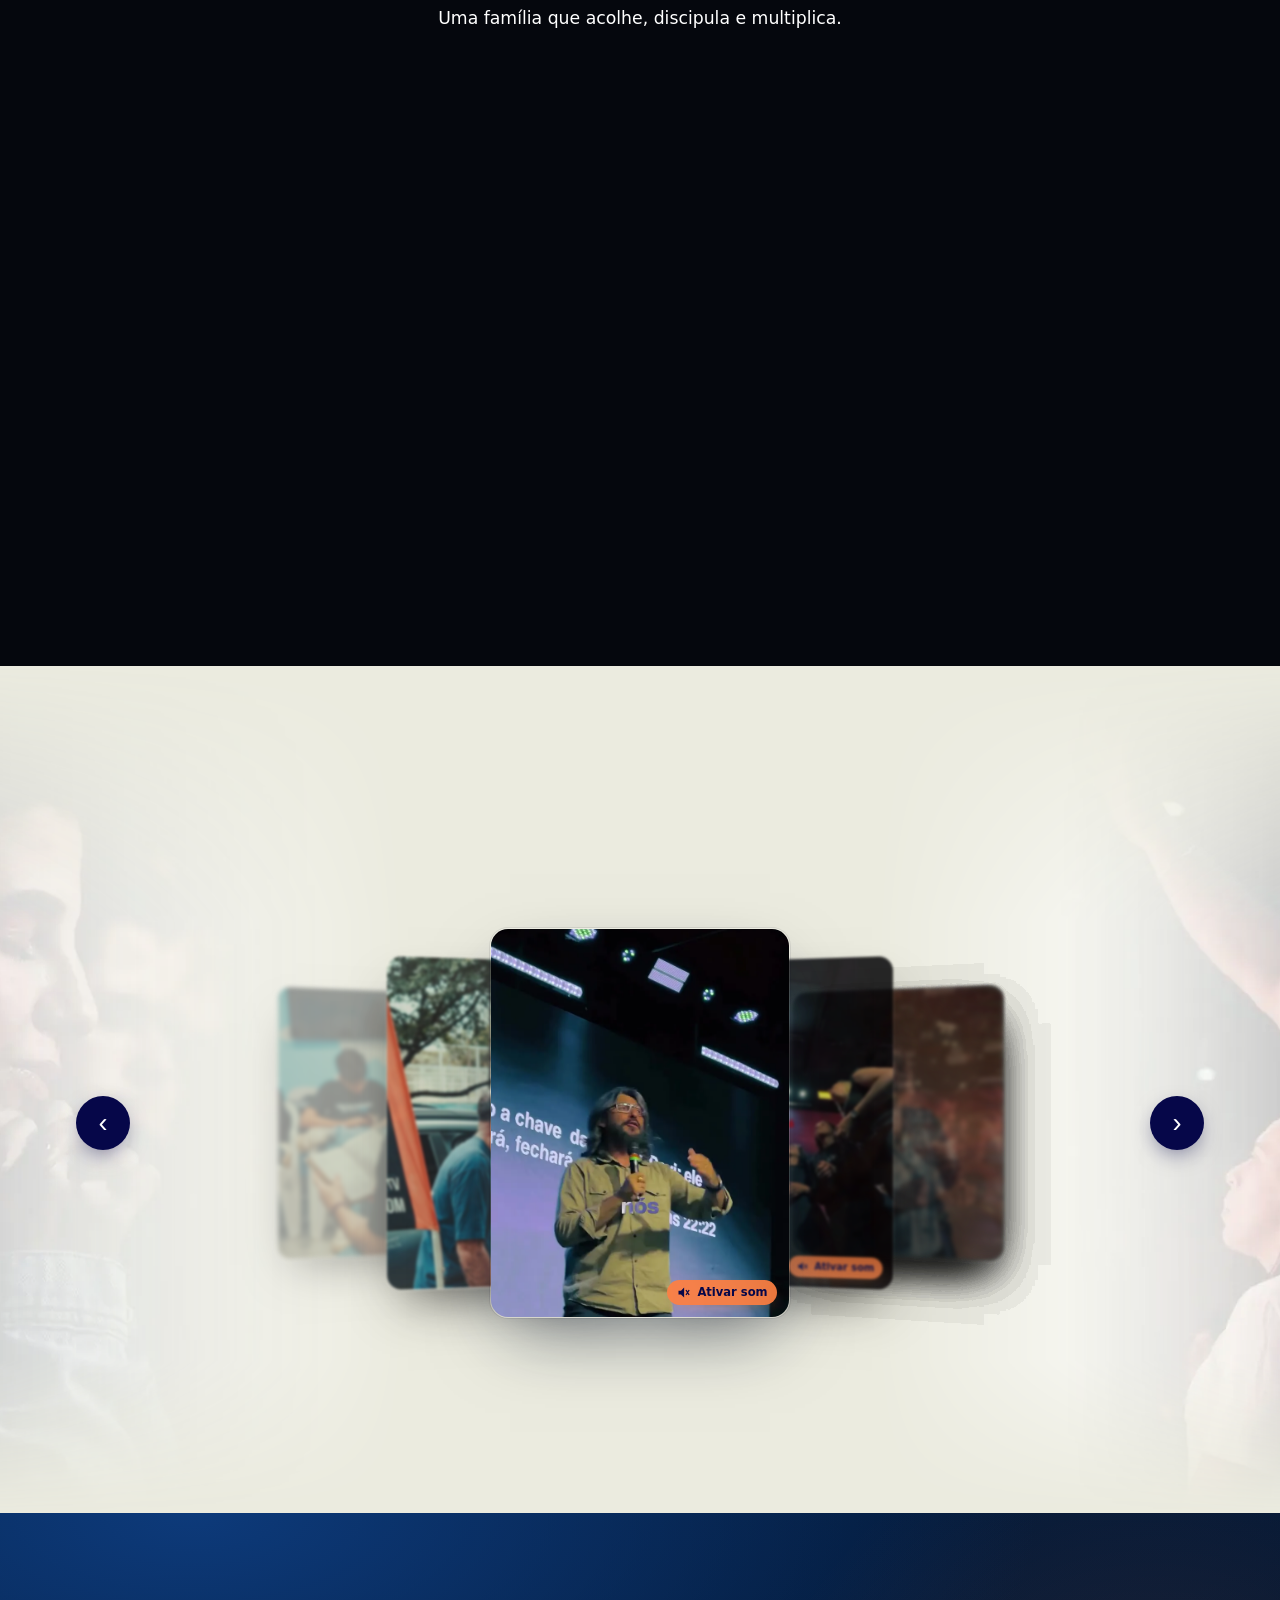
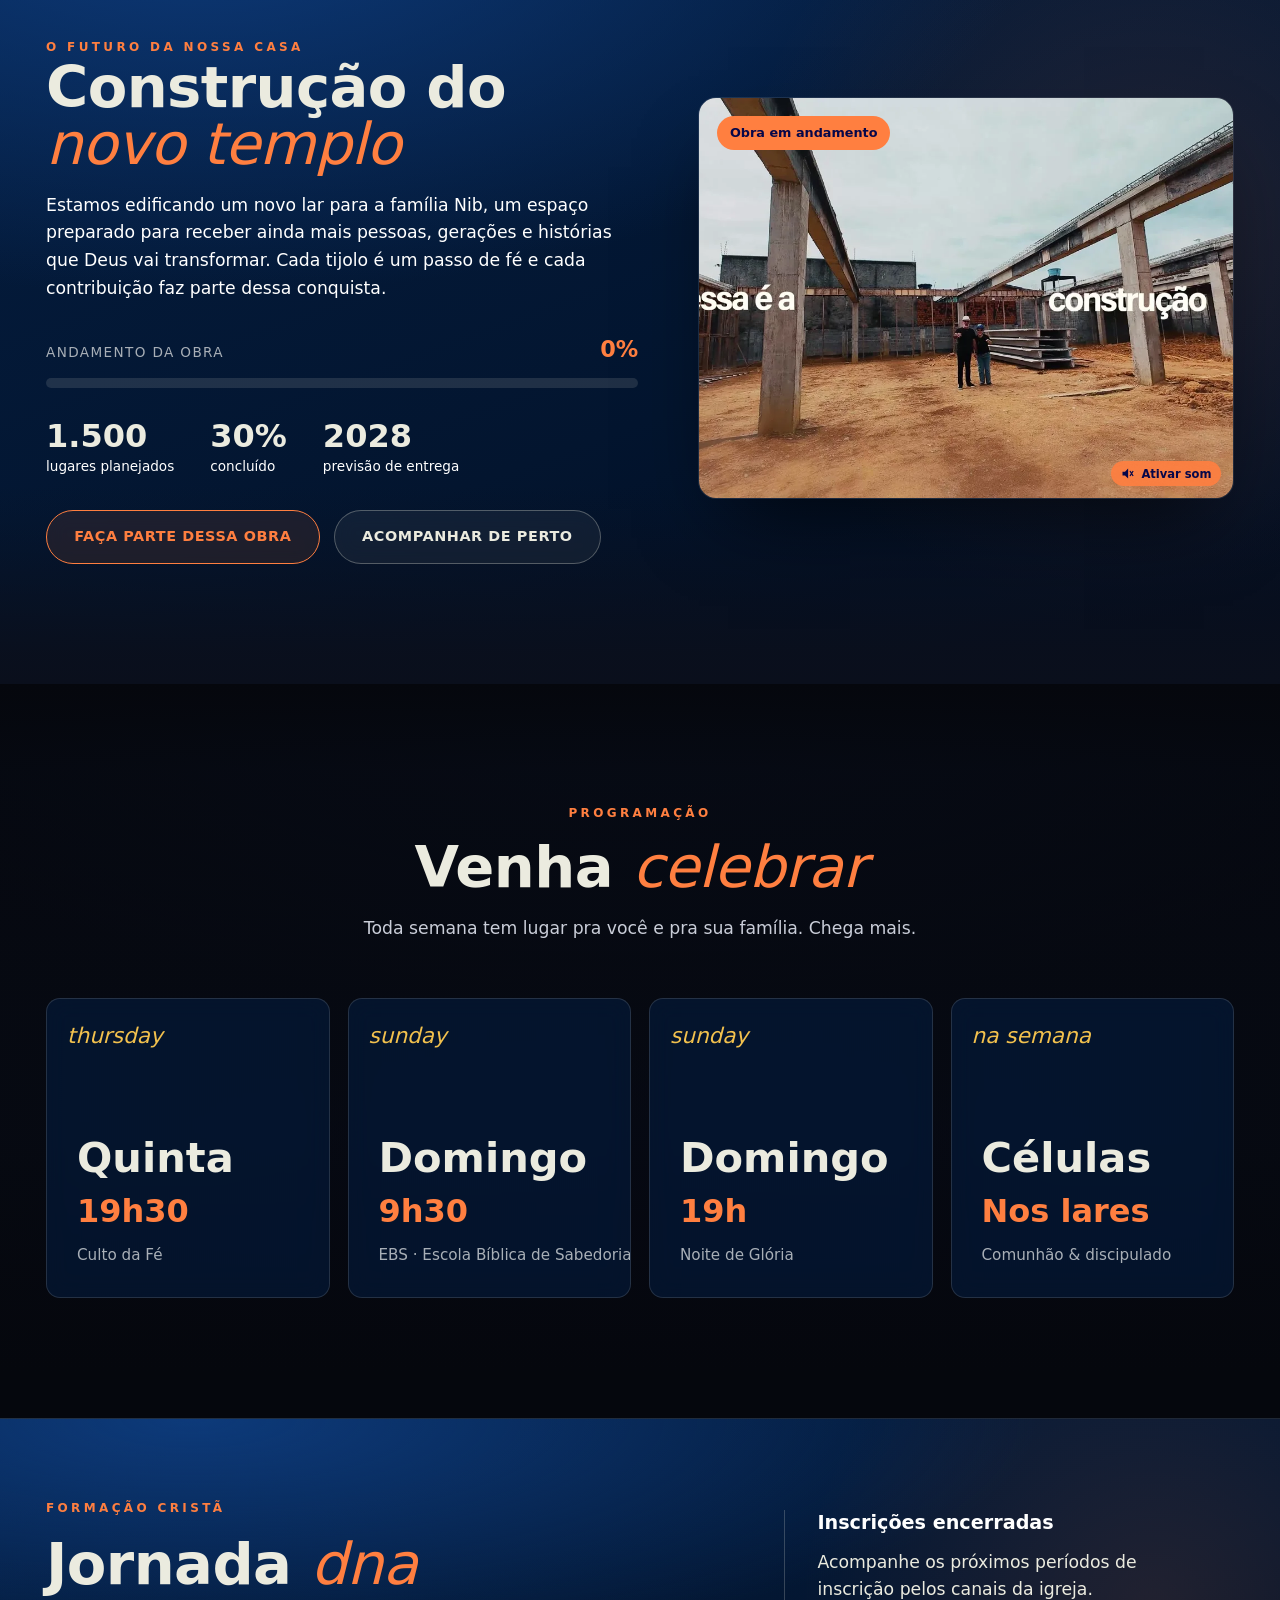
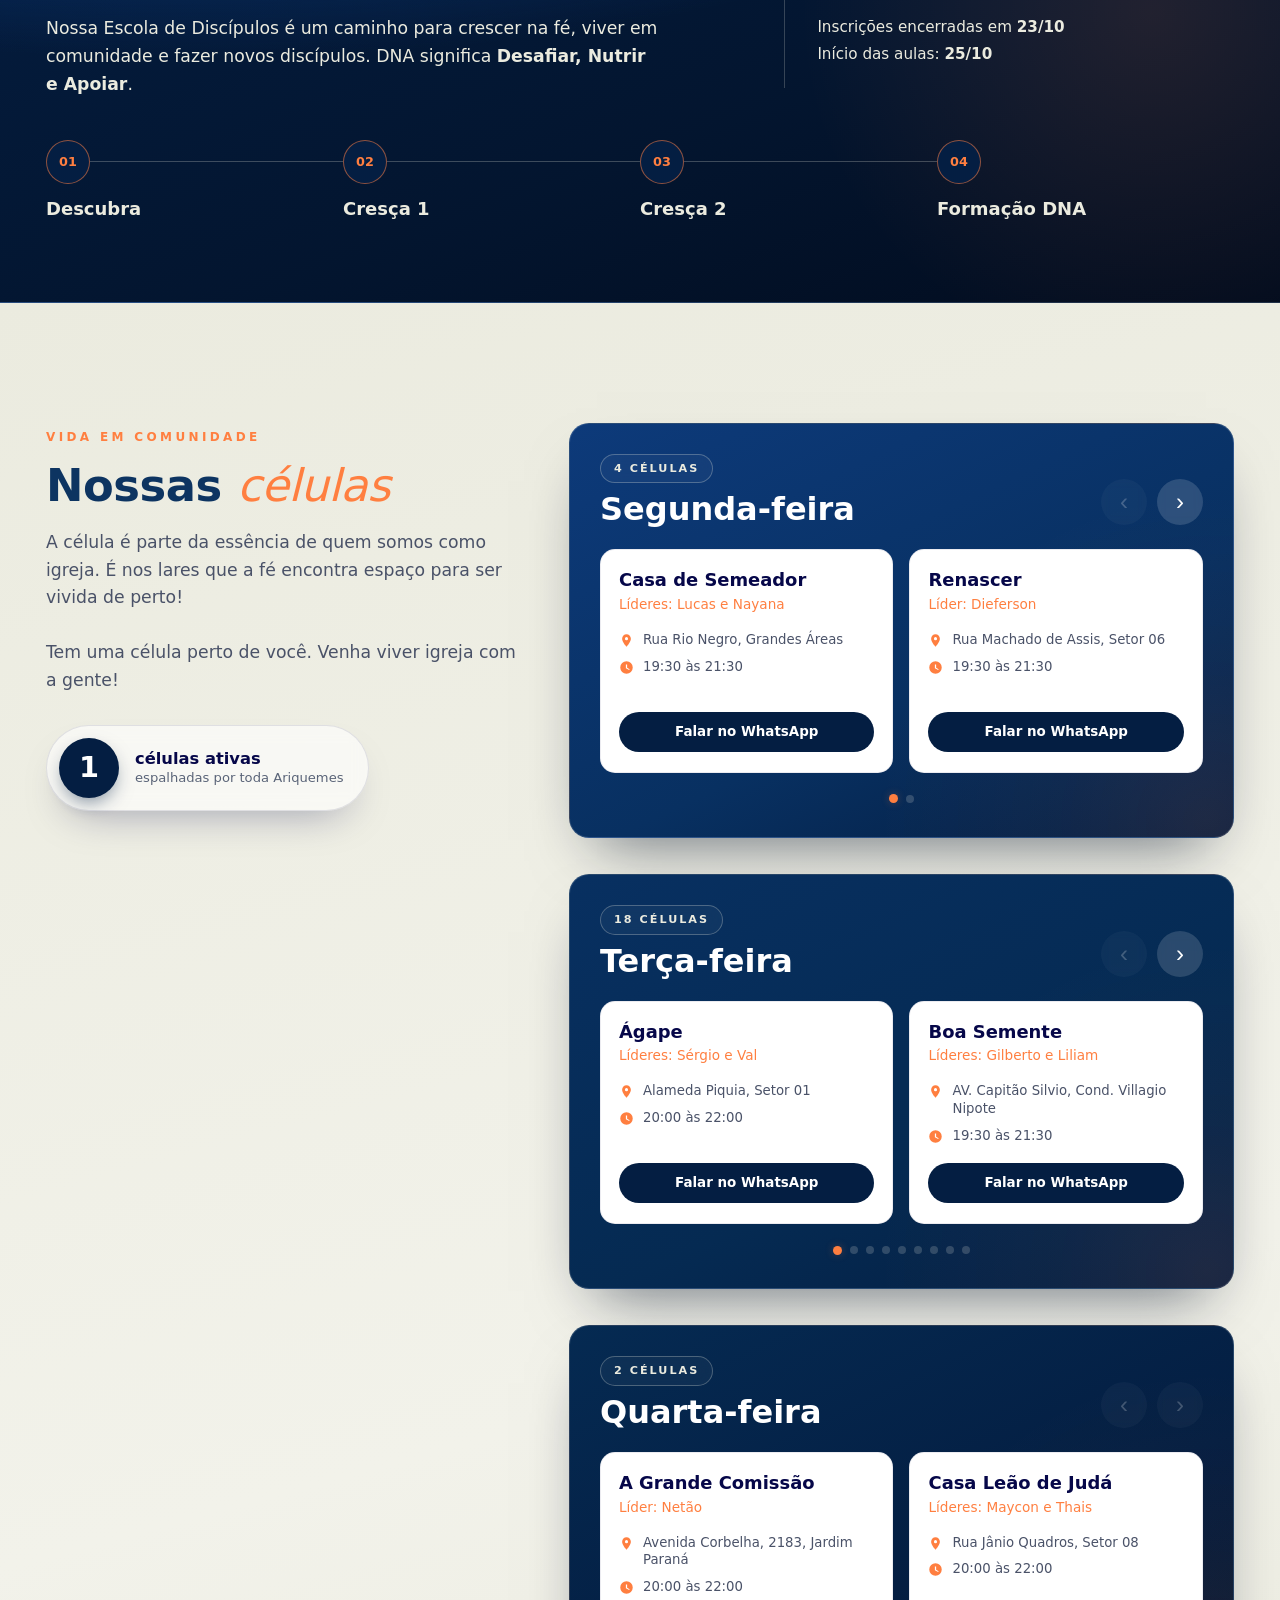
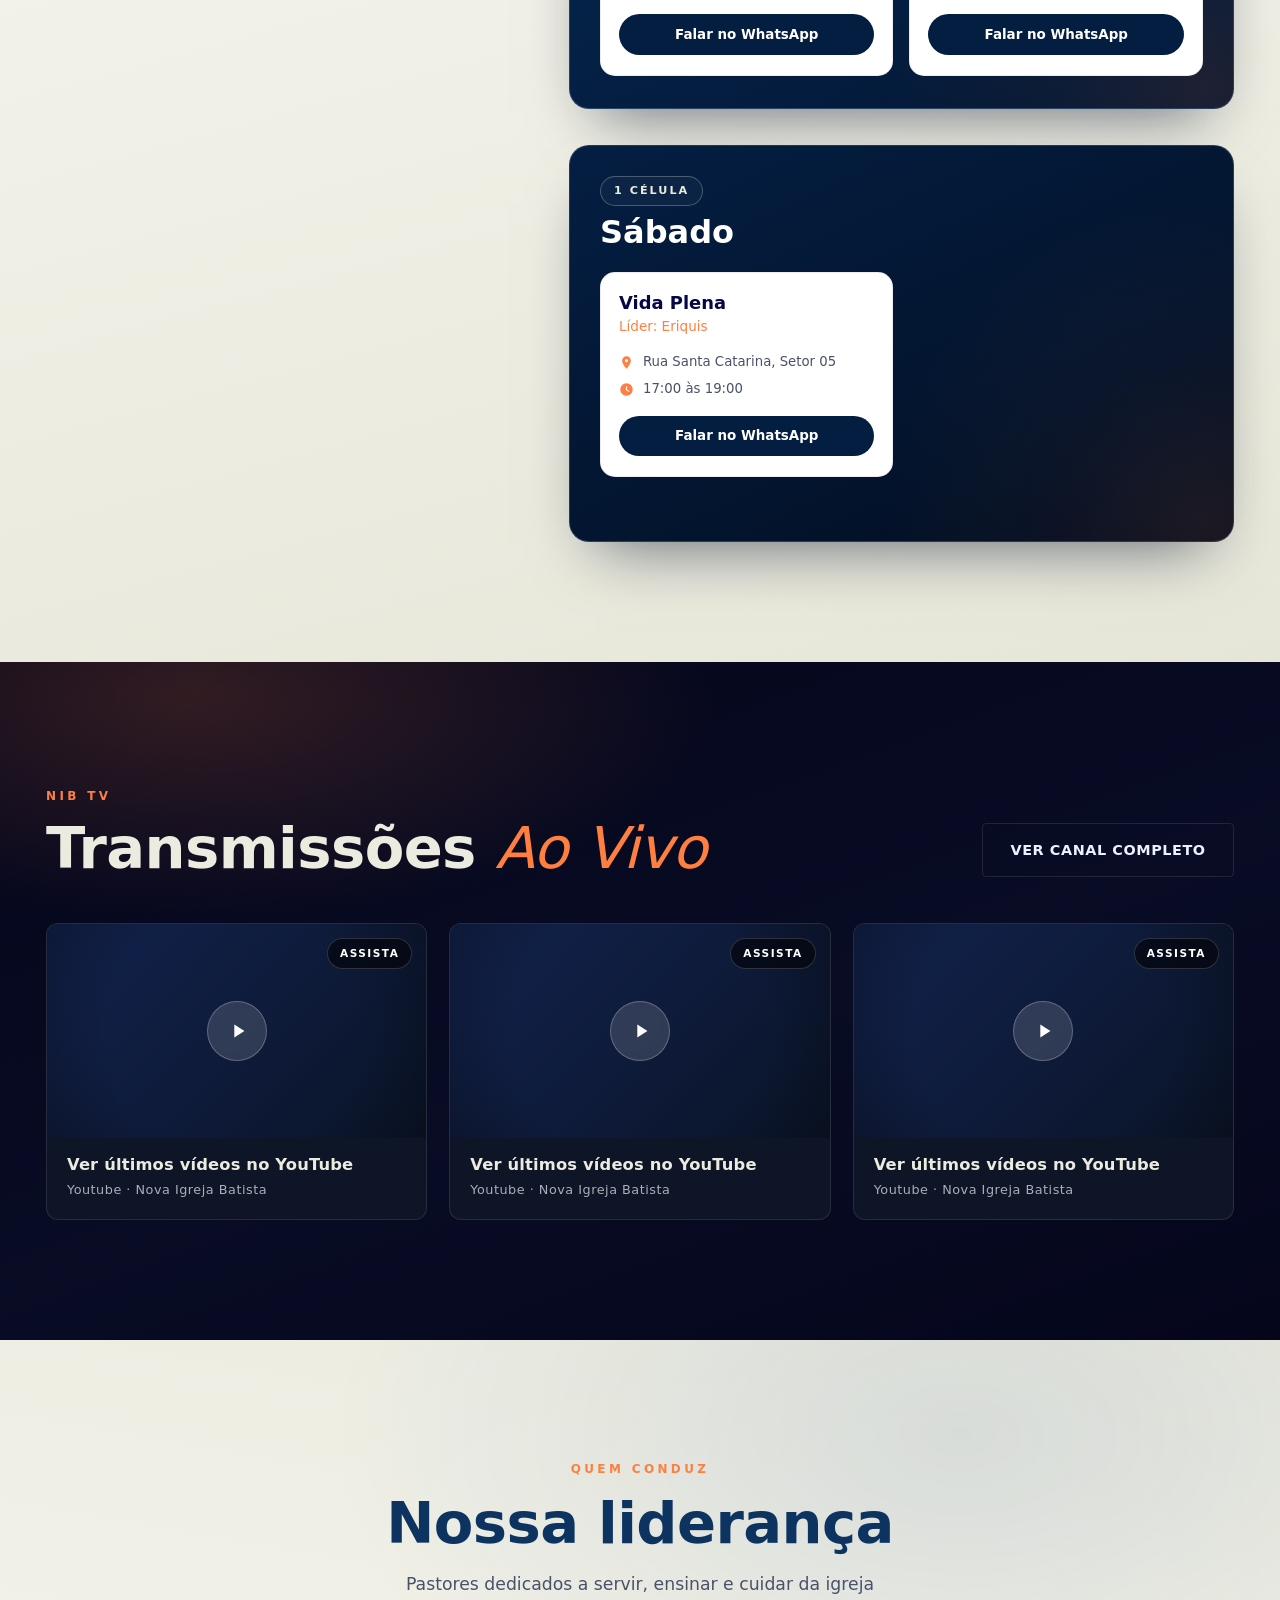
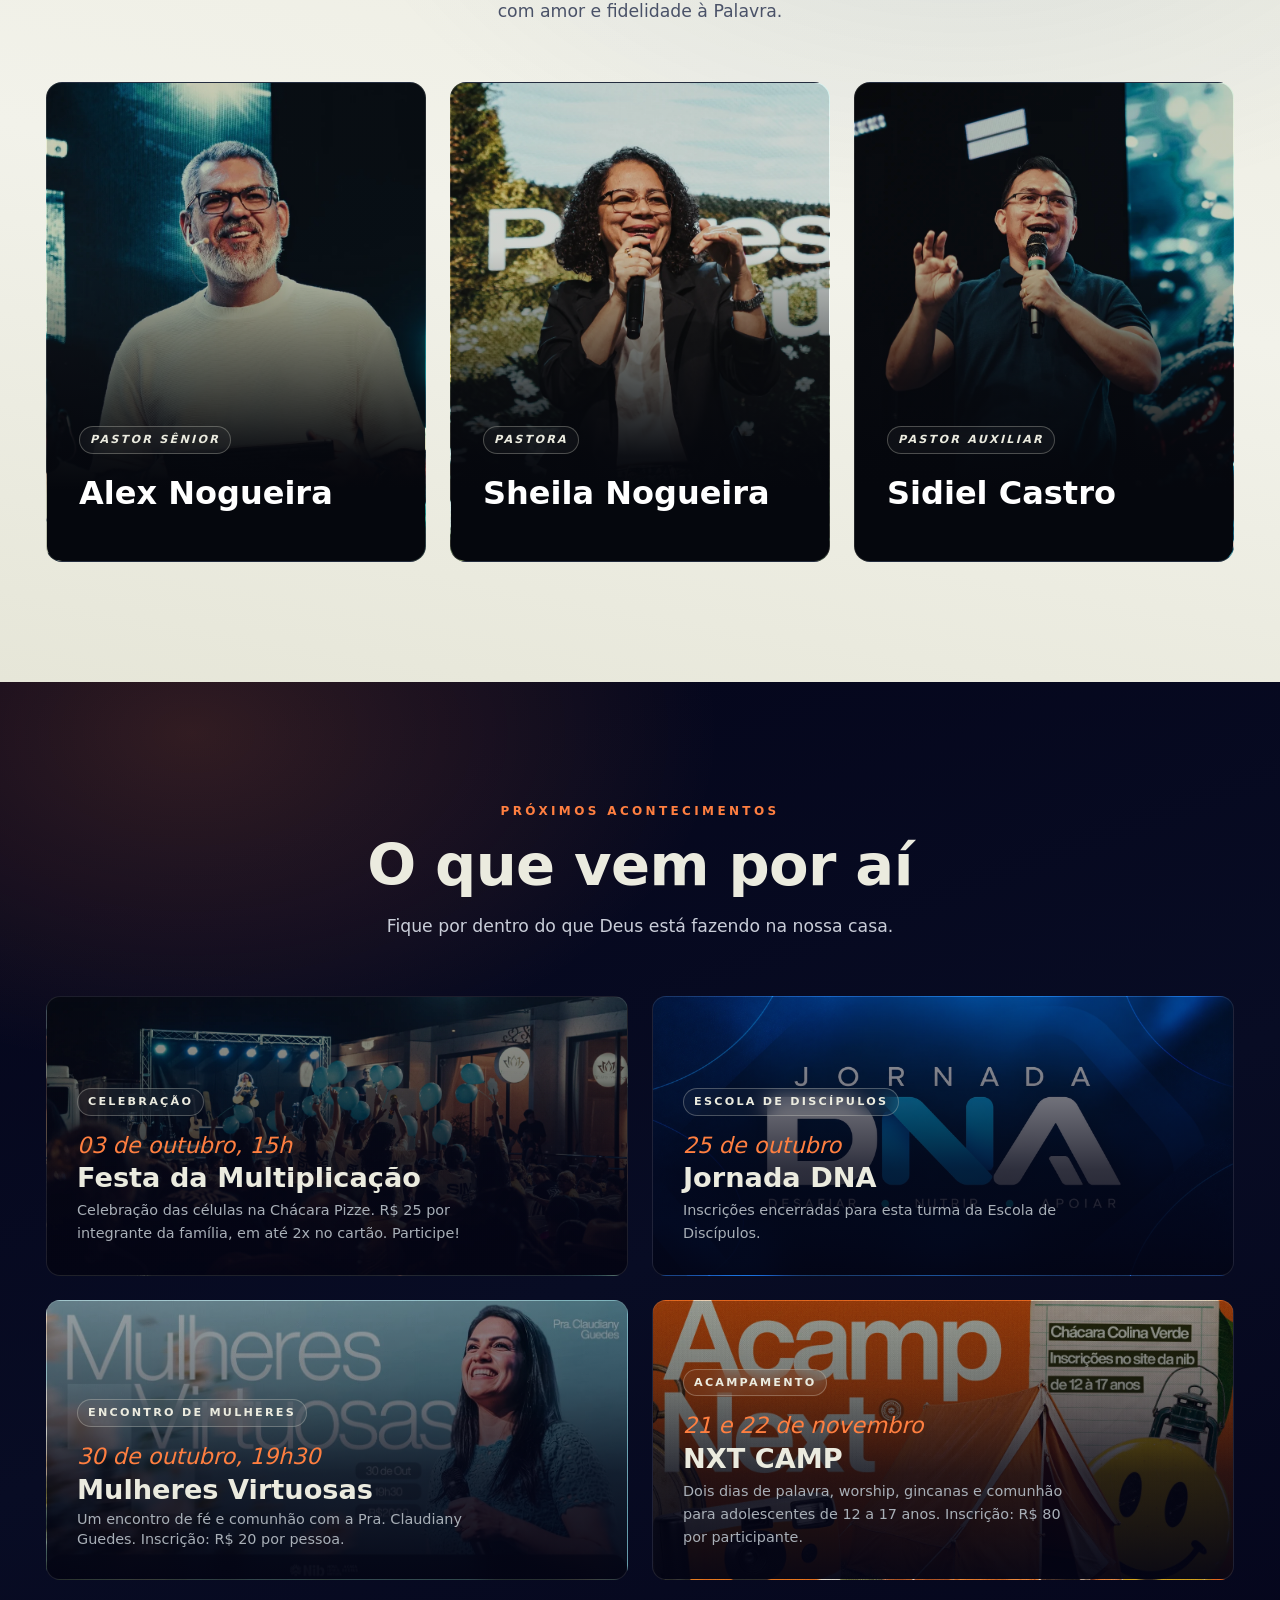
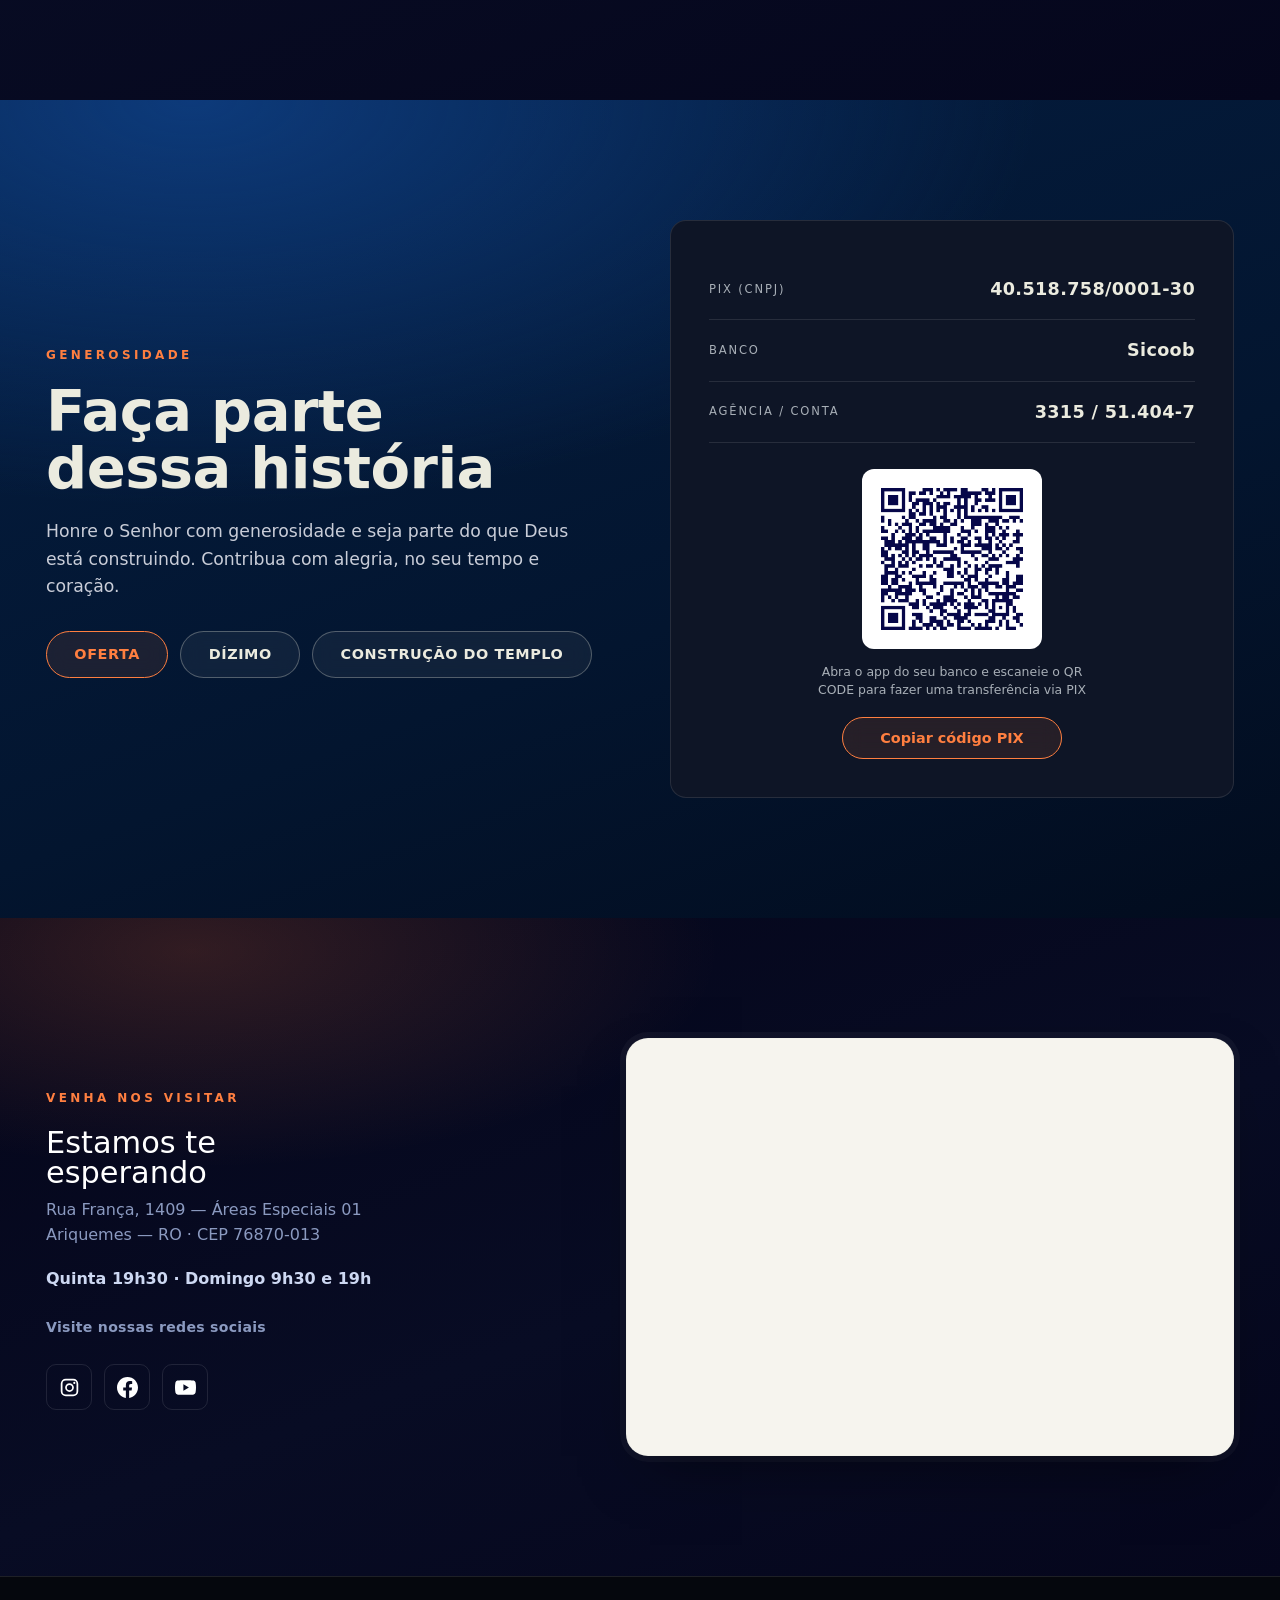
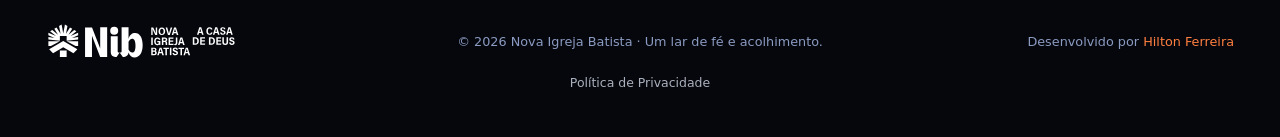
==== commit b66810cd: "Imagens em WebP no app e no site Converte 35 imagens (fotos da galeria, banners do NXT CAMP, logos, " ====
--- a/index.html
+++ b/index.html
@@ -289,7 +289,7 @@
 /* Seção da galeria com fundo claro */
 .gallery-section{background:var(--marfim);padding:80px 0 150px;position:relative;isolation:isolate;overflow:hidden}
 .gallery-section .gal-bg{position:absolute;inset:0;z-index:0;pointer-events:none;
-  background:url('img/comunidade-bg.jpg') center 60%/auto 100% no-repeat;
+  background:url('img/comunidade-bg.webp') center 60%/auto 100% no-repeat;
   -webkit-mask-image:
     linear-gradient(to right,#000 0%,transparent 32%,transparent 68%,#000 100%),
     linear-gradient(to bottom,transparent 0%,#000 30%,#000 82%,transparent 100%);
@@ -2045,7 +2045,7 @@
 .evento-foto.evento-nxt{
   background-image:
     linear-gradient(to top,rgba(3,4,20,.96) 0%,rgba(3,4,20,.82) 38%,rgba(3,4,20,.5) 70%,rgba(3,4,20,.35) 100%),
-    url('img/eventos/nxt-camp-oficial-led-recorte-v85.png')!important;
+    url('img/eventos/nxt-camp-oficial-led-recorte-v85.webp')!important;
   background-position:center center,43% center!important;
   background-size:100% 100%,auto 100%!important;
   background-repeat:no-repeat,no-repeat!important;
@@ -2116,7 +2116,7 @@
 .evento-foto.evento-nxt{
   background-image:
     linear-gradient(to top,rgba(3,4,20,.96) 0%,rgba(3,4,20,.82) 38%,rgba(3,4,20,.5) 70%,rgba(3,4,20,.35) 100%),
-    url('img/eventos/nxt-camp-oficial-led-recorte-v85.png')!important;
+    url('img/eventos/nxt-camp-oficial-led-recorte-v85.webp')!important;
   background-position:center center,center center!important;
   background-size:100% 100%,cover!important;
   background-repeat:no-repeat,no-repeat!important;
@@ -2266,15 +2266,15 @@
   <div class="wrap nav">
     <a class="brand" href="#top" aria-label="Nib - Nova Igreja Batista - A Casa de Deus">
       <span class="logo-full">
-        <img class="lf-mark" src="img/logo/nav-brasao-nib.png" alt="Nib">
-        <img class="lf-text" src="img/logo/anim/so-textos.png" alt="Nova Igreja Batista - A Casa de Deus">
+        <img class="lf-mark" src="img/logo/nav-brasao-nib.webp" alt="Nib">
+        <img class="lf-text" src="img/logo/anim/so-textos.webp" alt="Nova Igreja Batista - A Casa de Deus">
       </span>
       <img class="logo-mark logo-compact" src="img/logo/logo3-branco.svg" alt="Nib - Nova Igreja Batista">
     </a>
     <nav class="nav-links" id="navLinks" aria-label="Menu principal">
       <div class="mobile-menu-head">
         <div class="mobile-menu-brand">
-          <img src="img/logo/nav-brasao-nib.png" alt="" aria-hidden="true">
+          <img src="img/logo/nav-brasao-nib.webp" alt="" aria-hidden="true">
           <div>
             <strong>Nova Igreja Batista</strong>
             <span>A Casa de Deus</span>
@@ -2336,22 +2336,22 @@
 <div class="strip" aria-hidden="true">
   <div class="strip-track">
     <div class="strip-group">
-      <span class="strip-item">Não somos uma igreja perfeita,&nbsp;somos uma igreja saudável<img class="strip-sep" src="img/logo/simbolo-laranja.png" alt=""></span>
-      <span class="strip-item">Um lar de fé e acolhimento<img class="strip-sep" src="img/logo/simbolo-laranja.png" alt=""></span>
-      <span class="strip-item">Domingo é dia de igreja<img class="strip-sep" src="img/logo/simbolo-laranja.png" alt=""></span>
-      <span class="strip-item">Ariquemes · Rondônia<img class="strip-sep" src="img/logo/simbolo-laranja.png" alt=""></span>
+      <span class="strip-item">Não somos uma igreja perfeita,&nbsp;somos uma igreja saudável<img class="strip-sep" src="img/logo/simbolo-laranja.webp" alt=""></span>
+      <span class="strip-item">Um lar de fé e acolhimento<img class="strip-sep" src="img/logo/simbolo-laranja.webp" alt=""></span>
+      <span class="strip-item">Domingo é dia de igreja<img class="strip-sep" src="img/logo/simbolo-laranja.webp" alt=""></span>
+      <span class="strip-item">Ariquemes · Rondônia<img class="strip-sep" src="img/logo/simbolo-laranja.webp" alt=""></span>
     </div>
     <div class="strip-group" aria-hidden="true">
-      <span class="strip-item">Não somos uma igreja perfeita,&nbsp;somos uma igreja saudável<img class="strip-sep" src="img/logo/simbolo-laranja.png" alt=""></span>
-      <span class="strip-item">Um lar de fé e acolhimento<img class="strip-sep" src="img/logo/simbolo-laranja.png" alt=""></span>
-      <span class="strip-item">Domingo é dia de igreja<img class="strip-sep" src="img/logo/simbolo-laranja.png" alt=""></span>
-      <span class="strip-item">Ariquemes · Rondônia<img class="strip-sep" src="img/logo/simbolo-laranja.png" alt=""></span>
+      <span class="strip-item">Não somos uma igreja perfeita,&nbsp;somos uma igreja saudável<img class="strip-sep" src="img/logo/simbolo-laranja.webp" alt=""></span>
+      <span class="strip-item">Um lar de fé e acolhimento<img class="strip-sep" src="img/logo/simbolo-laranja.webp" alt=""></span>
+      <span class="strip-item">Domingo é dia de igreja<img class="strip-sep" src="img/logo/simbolo-laranja.webp" alt=""></span>
+      <span class="strip-item">Ariquemes · Rondônia<img class="strip-sep" src="img/logo/simbolo-laranja.webp" alt=""></span>
     </div>
     <div class="strip-group" aria-hidden="true">
-      <span class="strip-item">Não somos uma igreja perfeita,&nbsp;somos uma igreja saudável<img class="strip-sep" src="img/logo/simbolo-laranja.png" alt=""></span>
-      <span class="strip-item">Um lar de fé e acolhimento<img class="strip-sep" src="img/logo/simbolo-laranja.png" alt=""></span>
-      <span class="strip-item">Domingo é dia de igreja<img class="strip-sep" src="img/logo/simbolo-laranja.png" alt=""></span>
-      <span class="strip-item">Ariquemes · Rondônia<img class="strip-sep" src="img/logo/simbolo-laranja.png" alt=""></span>
+      <span class="strip-item">Não somos uma igreja perfeita,&nbsp;somos uma igreja saudável<img class="strip-sep" src="img/logo/simbolo-laranja.webp" alt=""></span>
+      <span class="strip-item">Um lar de fé e acolhimento<img class="strip-sep" src="img/logo/simbolo-laranja.webp" alt=""></span>
+      <span class="strip-item">Domingo é dia de igreja<img class="strip-sep" src="img/logo/simbolo-laranja.webp" alt=""></span>
+      <span class="strip-item">Ariquemes · Rondônia<img class="strip-sep" src="img/logo/simbolo-laranja.webp" alt=""></span>
     </div>
   </div>
 </div>
@@ -2361,7 +2361,7 @@
     <article class="event-slide is-active" data-event-slide aria-hidden="false" aria-label="1 de 3 · NXT CAMP 2026">
       <div class="wrap mv-event-grid">
         <a class="nxt-event-art" href="next/camp-sbgp1-nov26/" aria-label="Conheça e inscreva-se no NXT CAMP 2026">
-          <img class="nxt-event-banner" src="img/eventos/nxt-camp-oficial-led-recorte-v85.png" alt="NXT CAMP 2026 — 21 e 22 de novembro" width="1440" height="720" loading="eager">
+          <img class="nxt-event-banner" src="img/eventos/nxt-camp-oficial-led-recorte-v85.webp" alt="NXT CAMP 2026 — 21 e 22 de novembro" width="1440" height="720" loading="eager">
         </a>
         <div class="mv-event-copy nxt-event-copy">
           <span class="eyebrow">Acampamento dos Adolescentes</span>
@@ -2429,9 +2429,9 @@
           <video class="la-brasao" id="logoVideo" muted playsinline preload="auto">
             <source src="video/brasao-nib-alpha.webm" type="video/webm">
           </video>
-          <img class="la-brasao-fallback" id="logoFallback" src="img/logo/nav-brasao-nib.png" alt="Nib" hidden>
+          <img class="la-brasao-fallback" id="logoFallback" src="img/logo/nav-brasao-nib.webp" alt="Nib" hidden>
         </div>
-        <img class="la-resto" src="img/logo/anim/so-textos.png" alt="Nova Igreja Batista - A Casa de Deus">
+        <img class="la-resto" src="img/logo/anim/so-textos.webp" alt="Nova Igreja Batista - A Casa de Deus">
       </div>
       <p class="lead">Uma igreja <b>em células</b>, cheia da presença de&nbsp;Deus.<br>Uma família que acolhe, discipula e multiplica.</p>
     </div>
@@ -2467,7 +2467,7 @@
       <button class="gal-arrow gal-prev" id="galPrev" aria-label="Anterior">‹</button>
       <div class="gal-stage" id="galStage">
         <div class="gal-card gal-card-video">
-          <video class="gal-video" playsinline muted preload="metadata" poster="img/galeria/galeria-video-29-08-01-poster.jpg">
+          <video class="gal-video" playsinline muted preload="metadata" poster="img/galeria/galeria-video-29-08-01-poster.webp">
             <source src="video/galeria-30-08-01.mp4" type="video/mp4">
           </video>
           <div class="gal-video-controls">
@@ -2487,7 +2487,7 @@
           </button>
         </div>
         <div class="gal-card gal-card-video">
-          <video class="gal-video" playsinline muted preload="metadata" poster="img/galeria/galeria-video-29-08-02-poster.jpg">
+          <video class="gal-video" playsinline muted preload="metadata" poster="img/galeria/galeria-video-29-08-02-poster.webp">
             <source src="video/galeria-29-08-02.mp4" type="video/mp4">
           </video>
           <div class="gal-video-controls">
@@ -2507,7 +2507,7 @@
           </button>
         </div>
         <div class="gal-card gal-card-video" id="galVideoCard">
-          <video class="gal-video" id="galVideo" playsinline muted preload="metadata" poster="img/galeria/momentos-poster.jpg">
+          <video class="gal-video" id="galVideo" playsinline muted preload="metadata" poster="img/galeria/momentos-poster.webp">
             <source src="video/momentos.mp4" type="video/mp4">
           </video>
           <div class="gal-video-controls">
@@ -2527,7 +2527,7 @@
           </button>
         </div>
         <div class="gal-card gal-card-video">
-          <video class="gal-video" playsinline muted preload="metadata" poster="img/galeria/batismo-2026-video02-poster.jpg">
+          <video class="gal-video" playsinline muted preload="metadata" poster="img/galeria/batismo-2026-video02-poster.webp">
             <source src="video/batismo-2026-video02-web.mp4" type="video/mp4">
           </video>
           <div class="gal-video-controls">
@@ -2546,17 +2546,17 @@
             <span>Ativar som</span>
           </button>
         </div>
-        <div class="gal-card"><img src="img/galeria/momentos-kids-01.jpg" alt="Ministério infantil e cuidado com as crianças" loading="lazy"></div>
-        <div class="gal-card"><img src="img/galeria/momentos-celebracao-01.jpg" alt="Celebração e alegria na igreja" loading="lazy"></div>
-        <div class="gal-card"><img src="img/galeria/momentos-kids-02.jpg" alt="Crianças vivendo momentos de comunhão" loading="lazy"></div>
-        <div class="gal-card"><img src="img/galeria/close-foto17.jpg" alt="Momento de adoração" loading="lazy"></div>
-        <div class="gal-card"><img src="img/galeria/alex-foto04.jpg" alt="Pregação" loading="lazy"></div>
-        <div class="gal-card"><img src="img/galeria/abraco-foto03.jpg" alt="Comunhão e celebração" loading="lazy"></div>
-        <div class="gal-card"><img src="img/galeria/close-foto04.jpg" alt="Mãos levantadas em louvor" loading="lazy"></div>
-        <div class="gal-card"><img src="img/galeria/sheila-foto02.jpg" alt="Ministração" loading="lazy"></div>
-        <div class="gal-card"><img src="img/galeria/close-foto02.jpg" alt="Estudo da Palavra" loading="lazy"></div>
-        <div class="gal-card"><img src="img/galeria/close-foto10.jpg" alt="Adoração" loading="lazy"></div>
-        <div class="gal-card"><img src="img/galeria/recepcao-foto01.jpg" alt="Recepção e acolhimento" loading="lazy"></div>
+        <div class="gal-card"><img src="img/galeria/momentos-kids-01.webp" alt="Ministério infantil e cuidado com as crianças" loading="lazy"></div>
+        <div class="gal-card"><img src="img/galeria/momentos-celebracao-01.webp" alt="Celebração e alegria na igreja" loading="lazy"></div>
+        <div class="gal-card"><img src="img/galeria/momentos-kids-02.webp" alt="Crianças vivendo momentos de comunhão" loading="lazy"></div>
+        <div class="gal-card"><img src="img/galeria/close-foto17.webp" alt="Momento de adoração" loading="lazy"></div>
+        <div class="gal-card"><img src="img/galeria/alex-foto04.webp" alt="Pregação" loading="lazy"></div>
+        <div class="gal-card"><img src="img/galeria/abraco-foto03.webp" alt="Comunhão e celebração" loading="lazy"></div>
+        <div class="gal-card"><img src="img/galeria/close-foto04.webp" alt="Mãos levantadas em louvor" loading="lazy"></div>
+        <div class="gal-card"><img src="img/galeria/sheila-foto02.webp" alt="Ministração" loading="lazy"></div>
+        <div class="gal-card"><img src="img/galeria/close-foto02.webp" alt="Estudo da Palavra" loading="lazy"></div>
+        <div class="gal-card"><img src="img/galeria/close-foto10.webp" alt="Adoração" loading="lazy"></div>
+        <div class="gal-card"><img src="img/galeria/recepcao-foto01.webp" alt="Recepção e acolhimento" loading="lazy"></div>
       </div>
       <button class="gal-arrow gal-next" id="galNext" aria-label="Próximo">›</button>
     </div>
@@ -2590,7 +2590,7 @@
       </div>
       <div class="constr-media reveal">
         <div class="constr-img-main" id="constrWrap">
-          <video class="constr-video" id="constrVideo" muted playsinline loop preload="auto" poster="img/construcao/obra-poster.jpg" autoplay>
+          <video class="constr-video" id="constrVideo" muted playsinline loop preload="auto" poster="img/construcao/obra-poster.webp" autoplay>
             <source src="video/construcao.mp4" type="video/mp4">
           </video>
           <span class="constr-badge">Obra em andamento</span>
@@ -3080,7 +3080,7 @@
           <p>Um encontro de fé e comunhão com a Pra. Claudiany Guedes. Inscrição: R$ 20 por pessoa.</p>
         </div>
       </a>
-      <a class="evento evento-foto evento-nxt reveal" href="next/camp-sbgp1-nov26/" style="--ev-bg:url('img/eventos/nxt-camp-oficial-led-recorte-v85.png')" aria-label="Ver detalhes e inscrição do evento NXT CAMP 2026">
+      <a class="evento evento-foto evento-nxt reveal" href="next/camp-sbgp1-nov26/" style="--ev-bg:url('img/eventos/nxt-camp-oficial-led-recorte-v85.webp')" aria-label="Ver detalhes e inscrição do evento NXT CAMP 2026">
         <div class="cont">
           <span class="tag">Acampamento</span>
           <div class="date">21 e 22 de novembro</div>
@@ -3358,9 +3358,10 @@
 
   /* dados da obra em /dados/obra.json (mesma fonte do aplicativo); sem resposta, fica o valor do HTML */
   fetch('/dados/obra.json',{cache:'no-cache'}).then(r=>r.ok?r.json():null).then(d=>{
-    if(!d || typeof d!=='object' || !['number','string'].includes(typeof d.percentual) || String(d.percentual).trim()==='') return;
-    const value=Number(d.percentual);
-    if(!Number.isFinite(value) || value<0 || value>100) return;
+    const raw=d&&typeof d==='object'?d.percentual:undefined;
+    if(!((typeof raw==='number')||(typeof raw==='string'&&raw.trim()!==''))) return;
+    const value=Number(raw);
+    if(!Number.isFinite(value)||value<0||value>100) return;
     target=Math.round(value);
     pct.dataset.target=String(target);
     fill.dataset.width=target+'%';
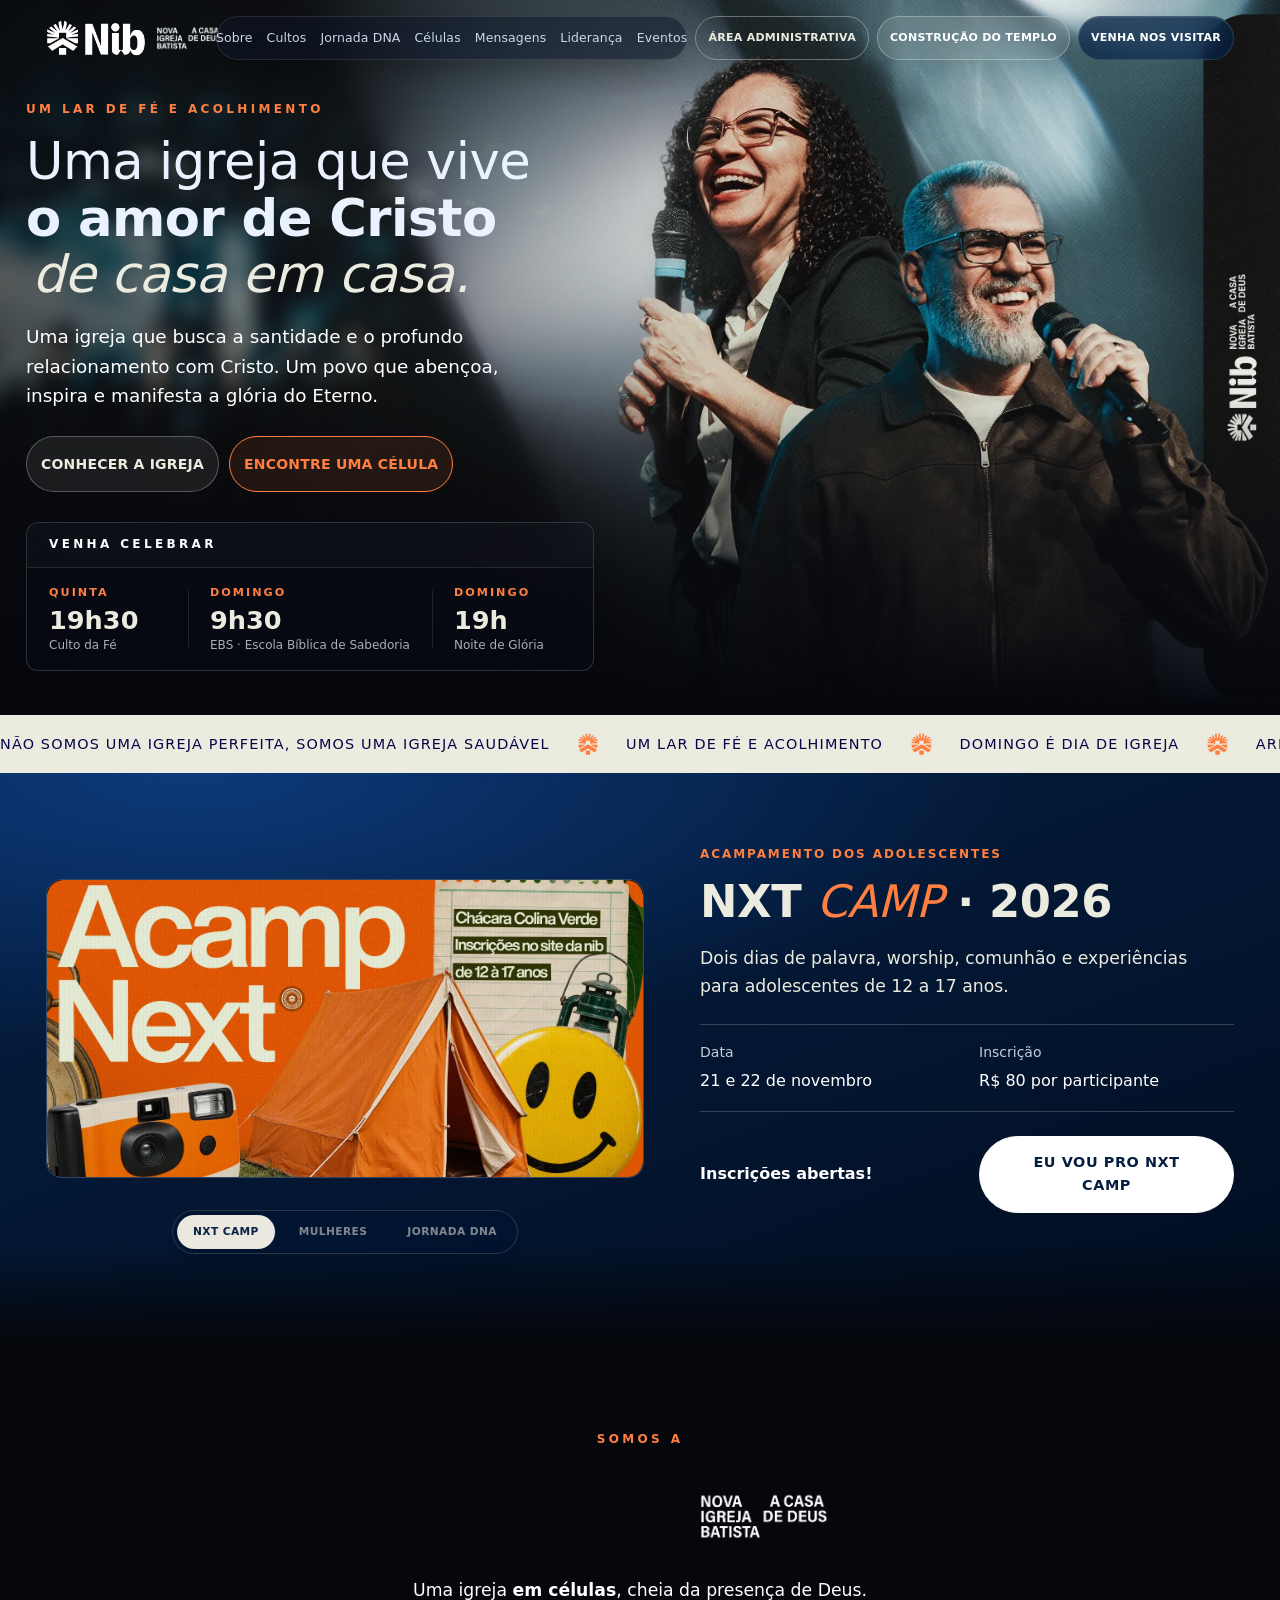
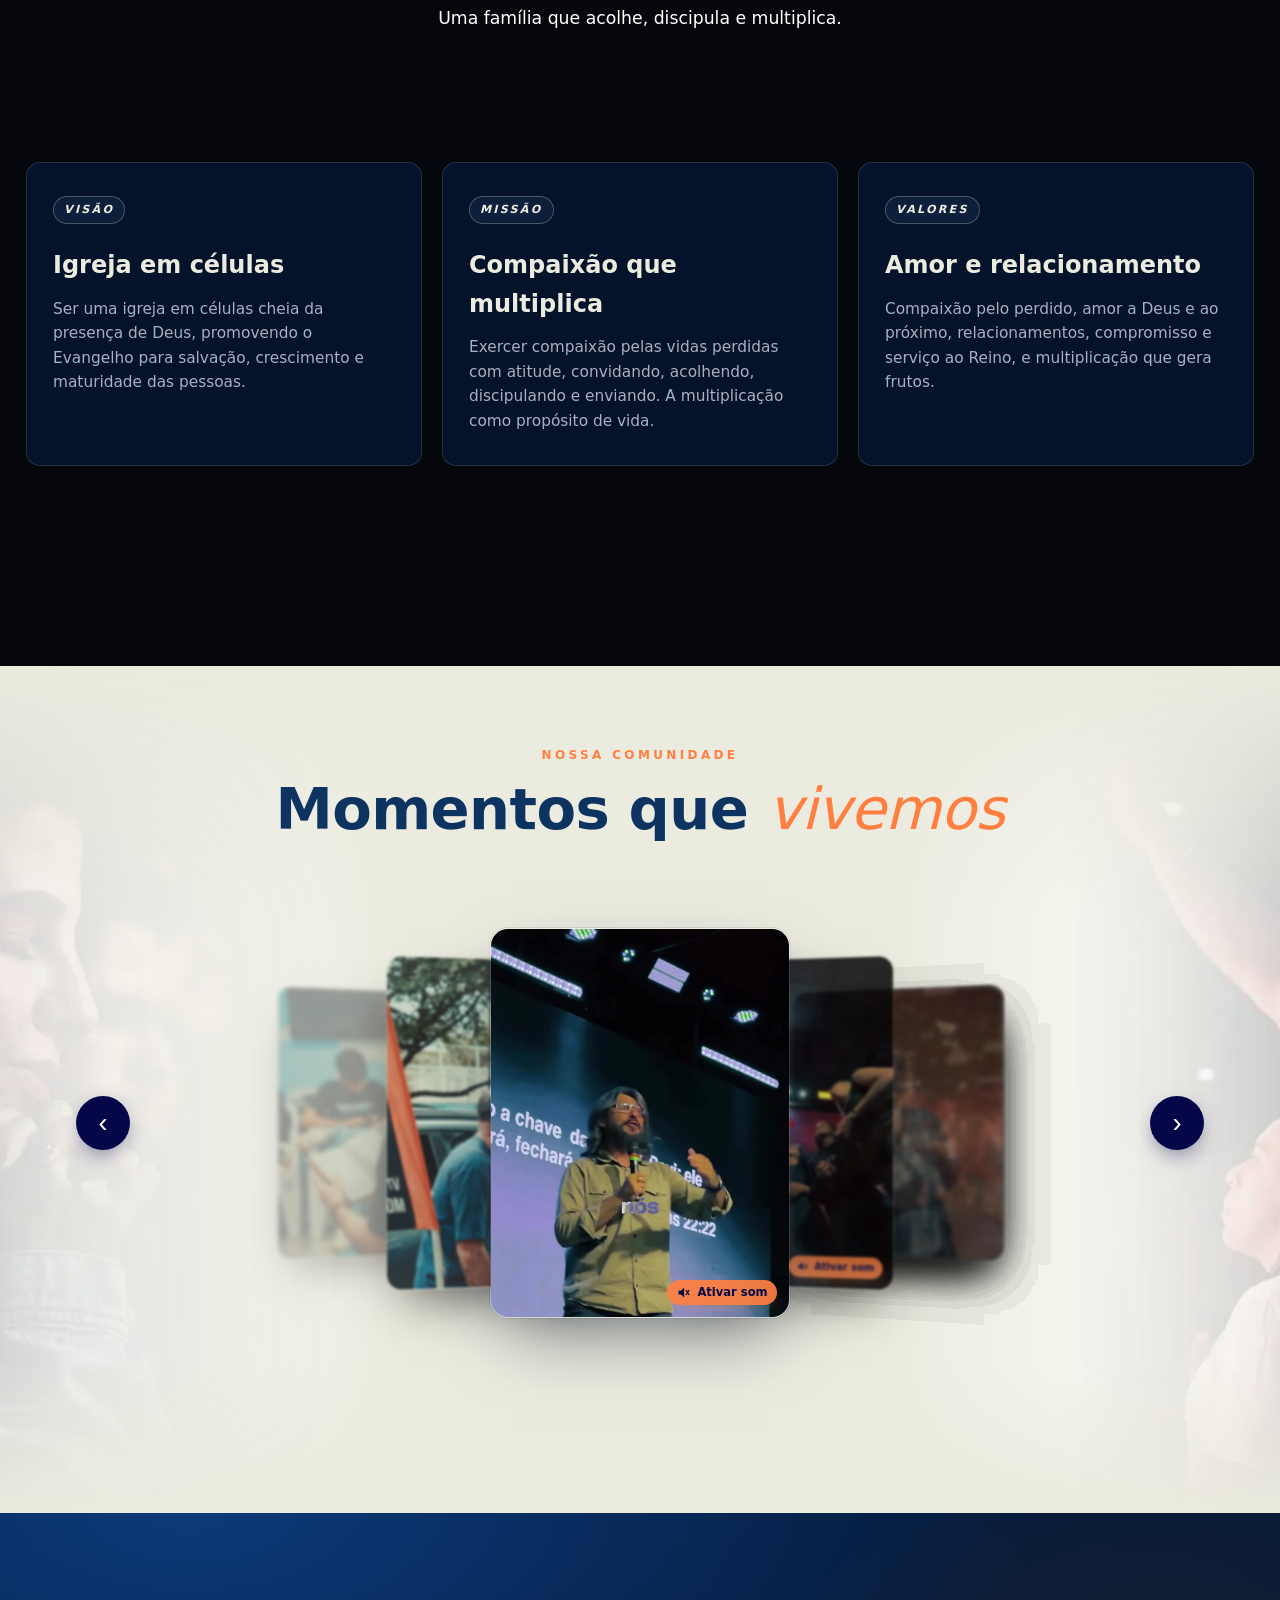
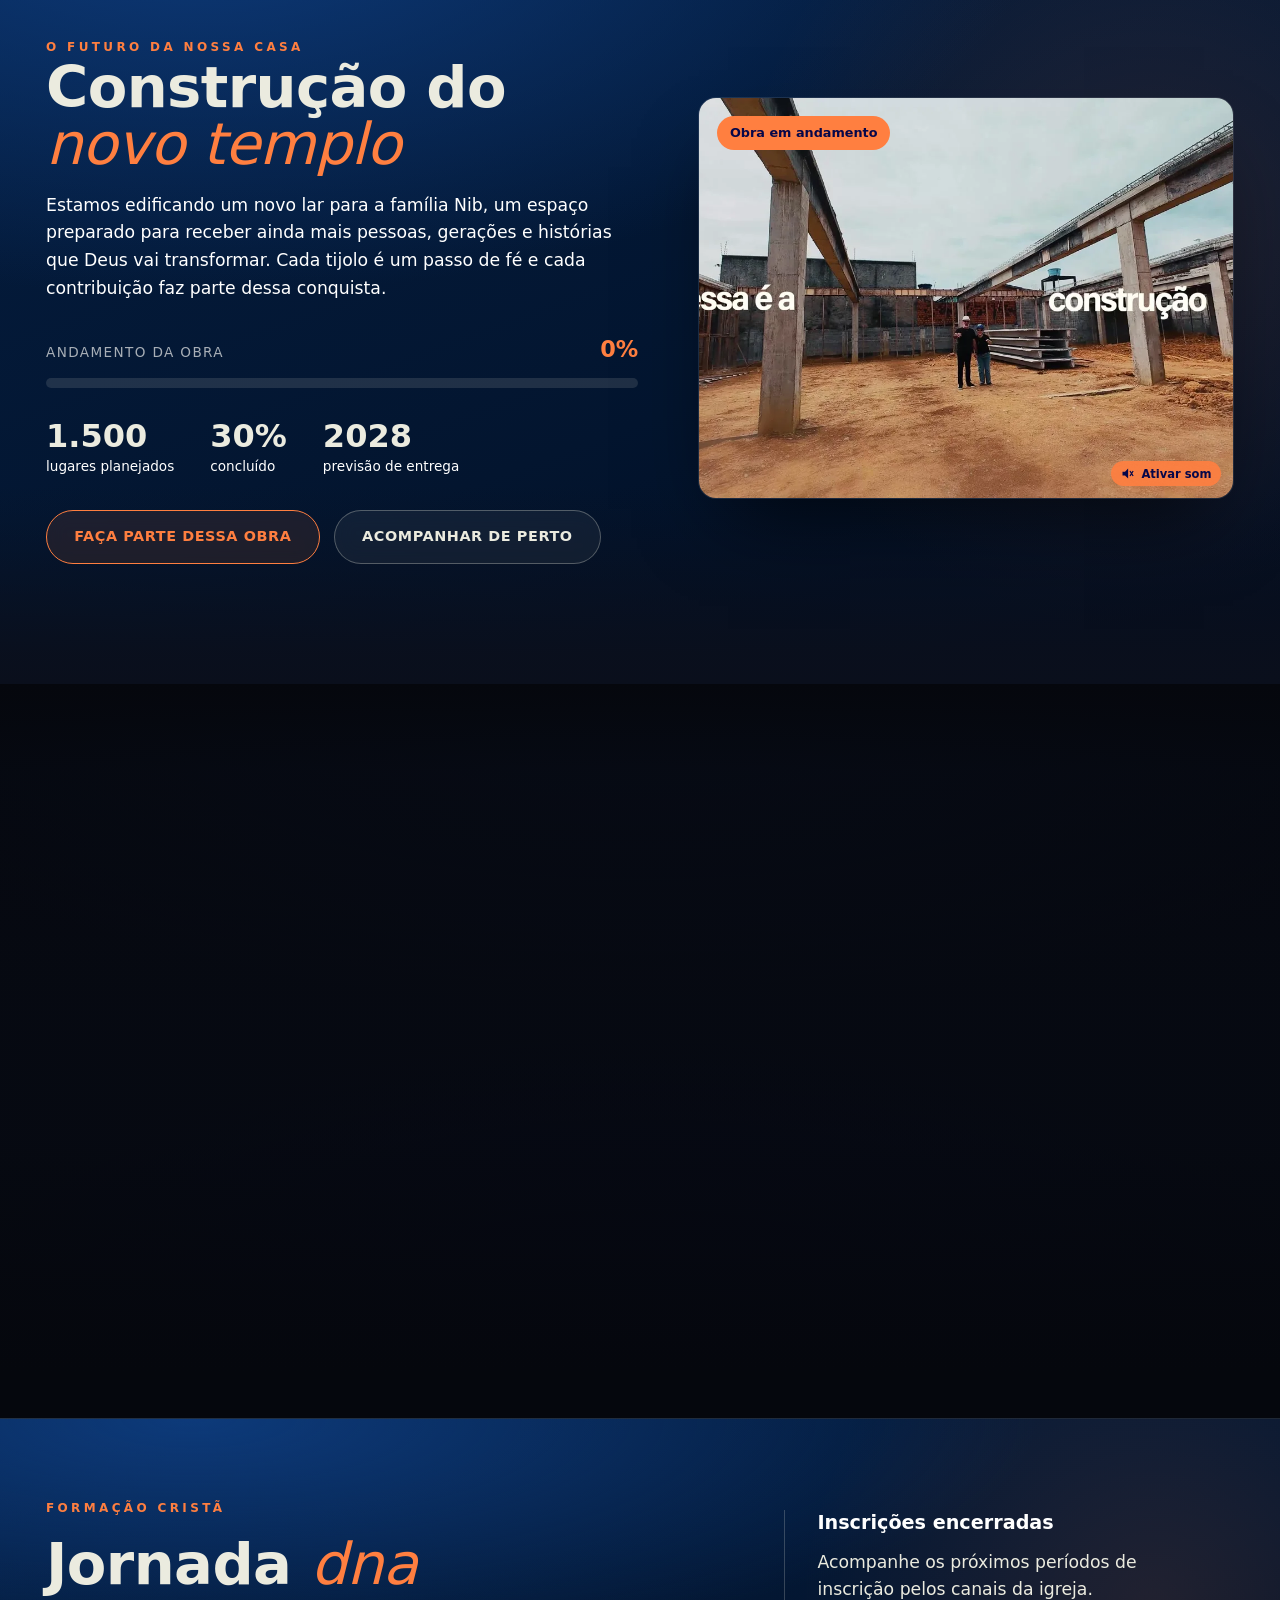
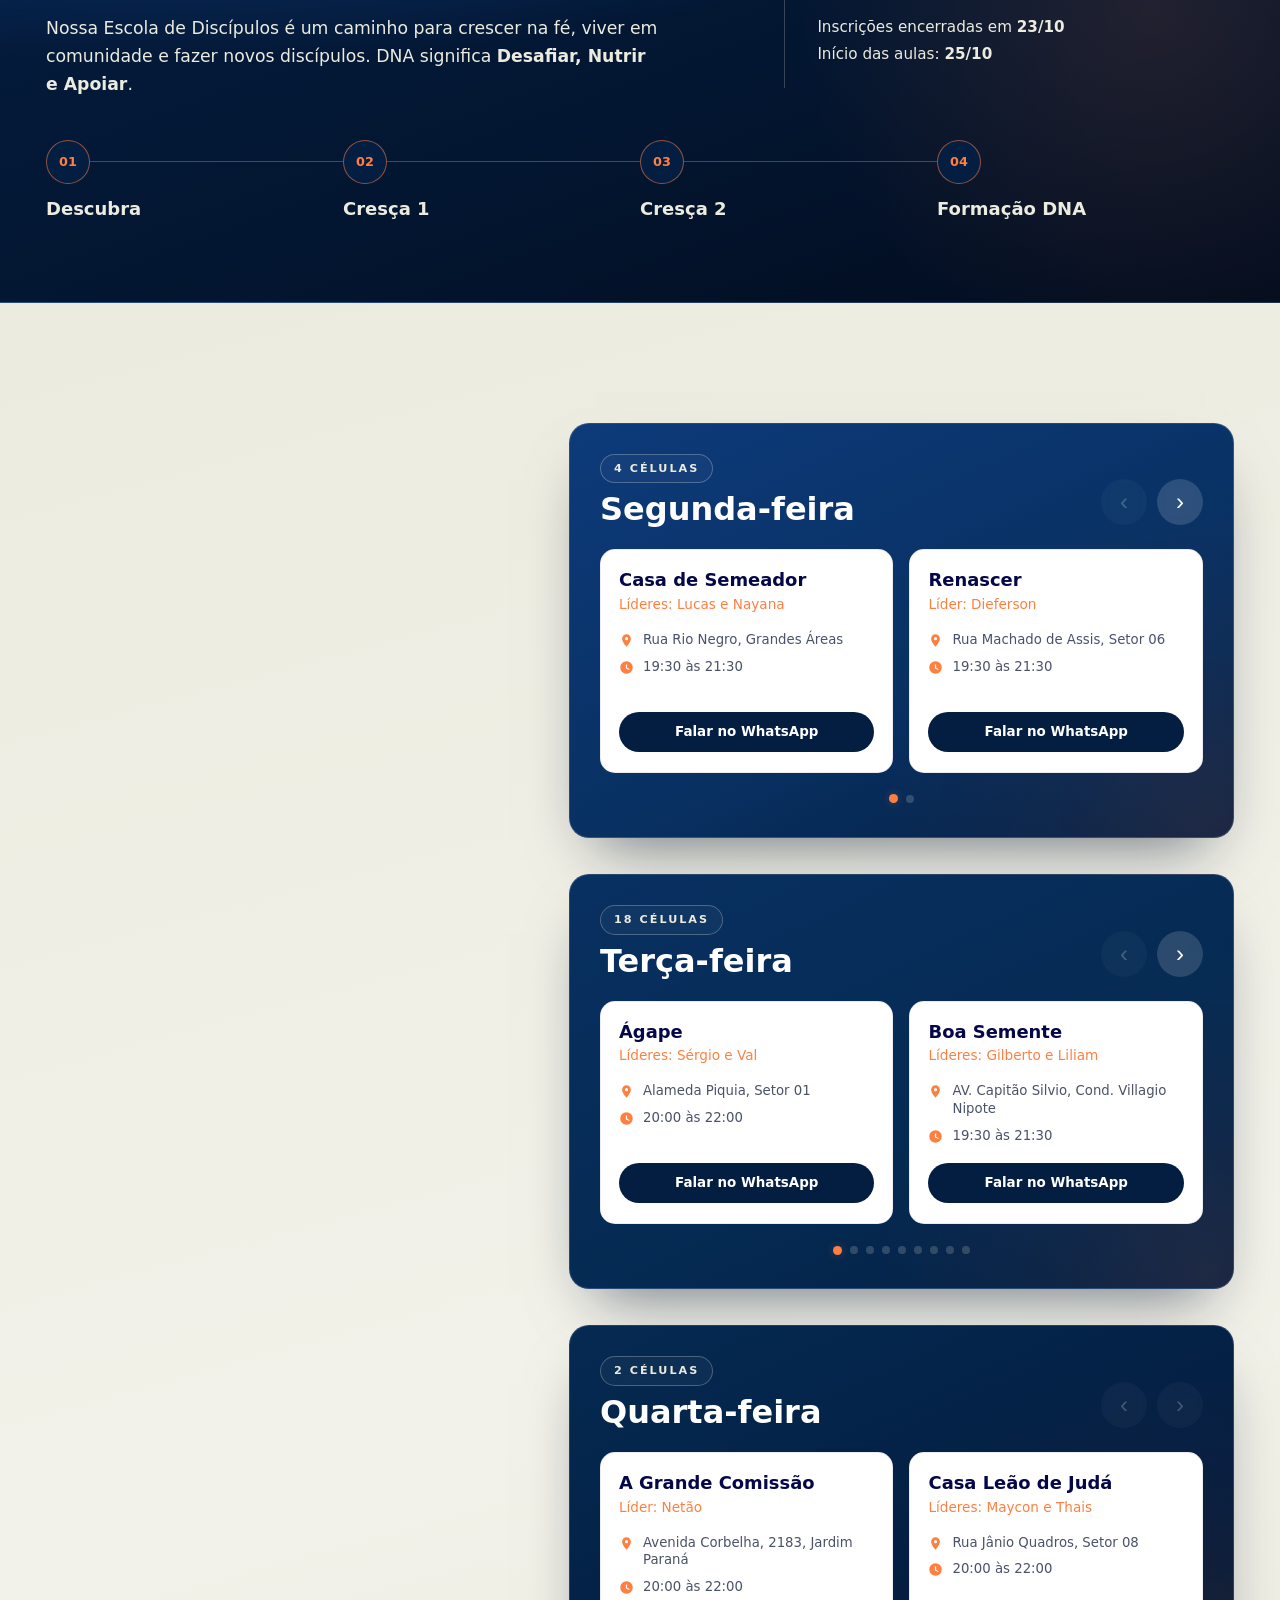
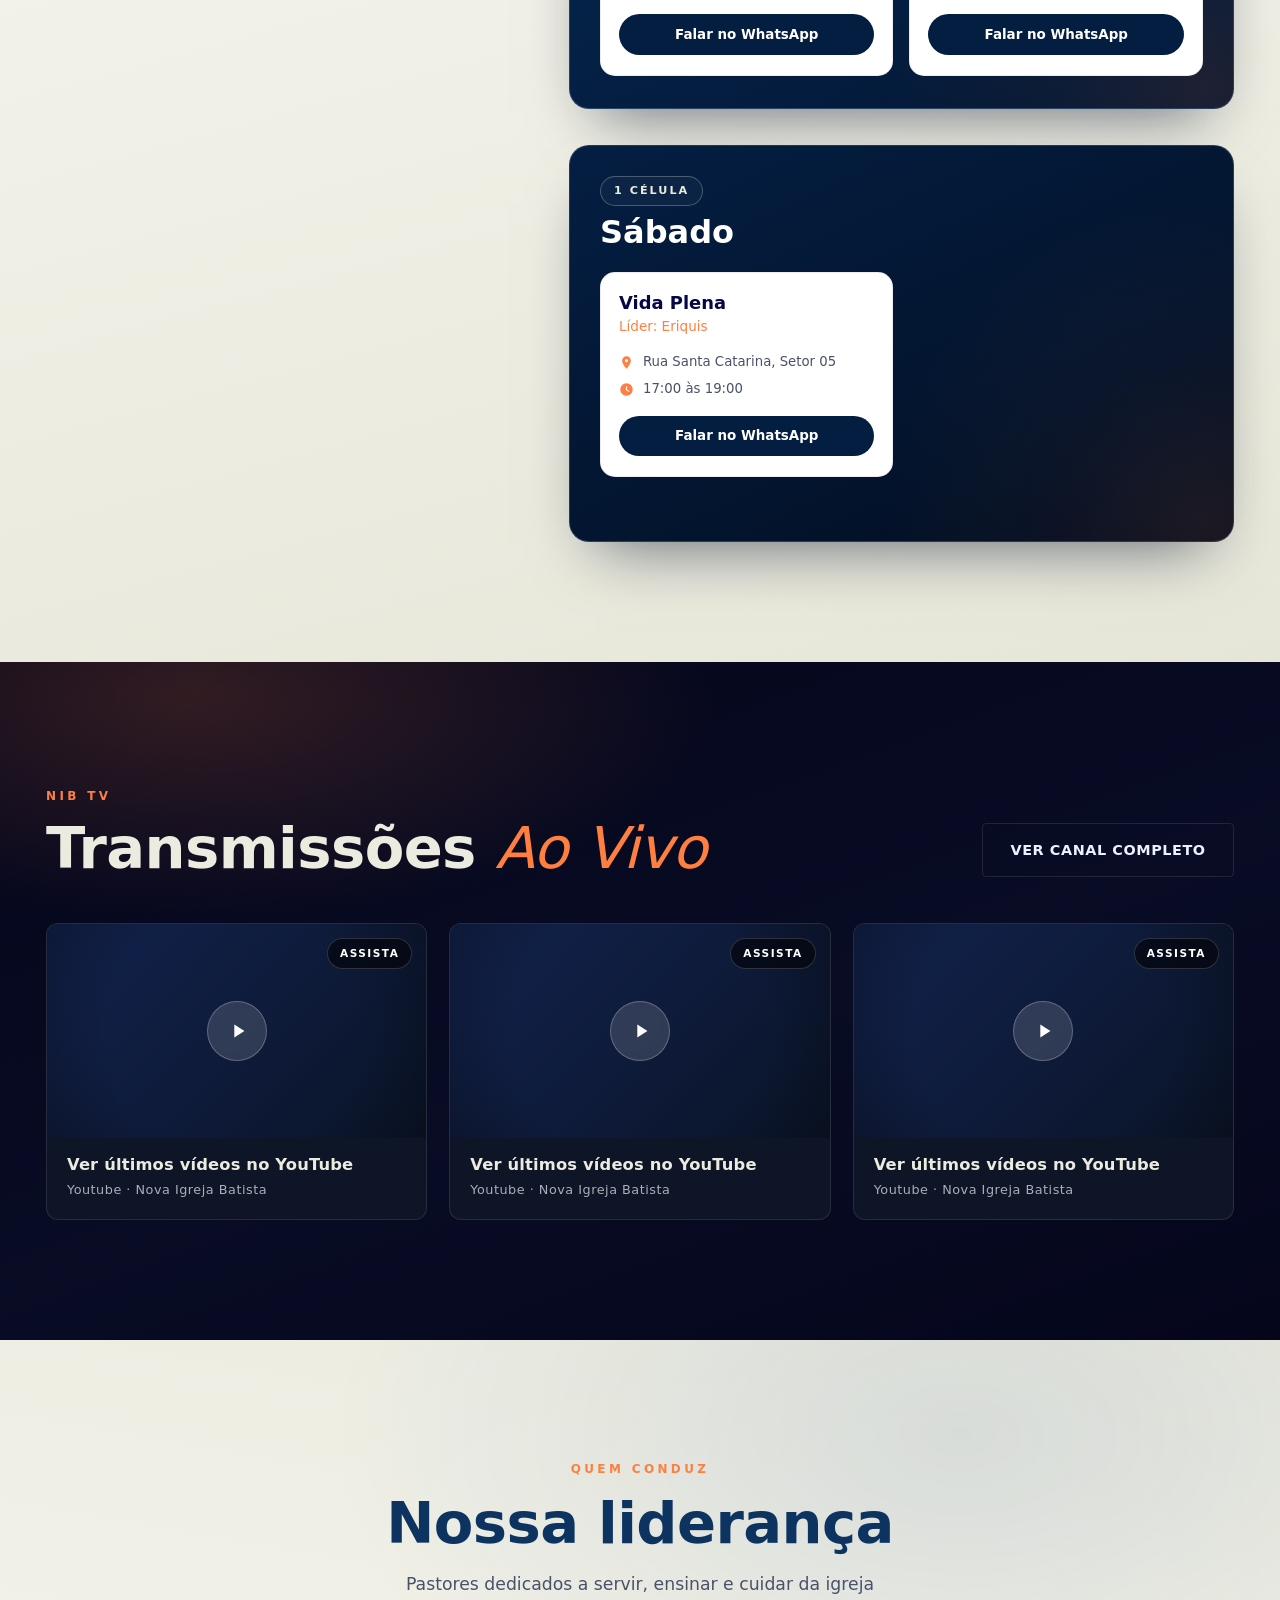
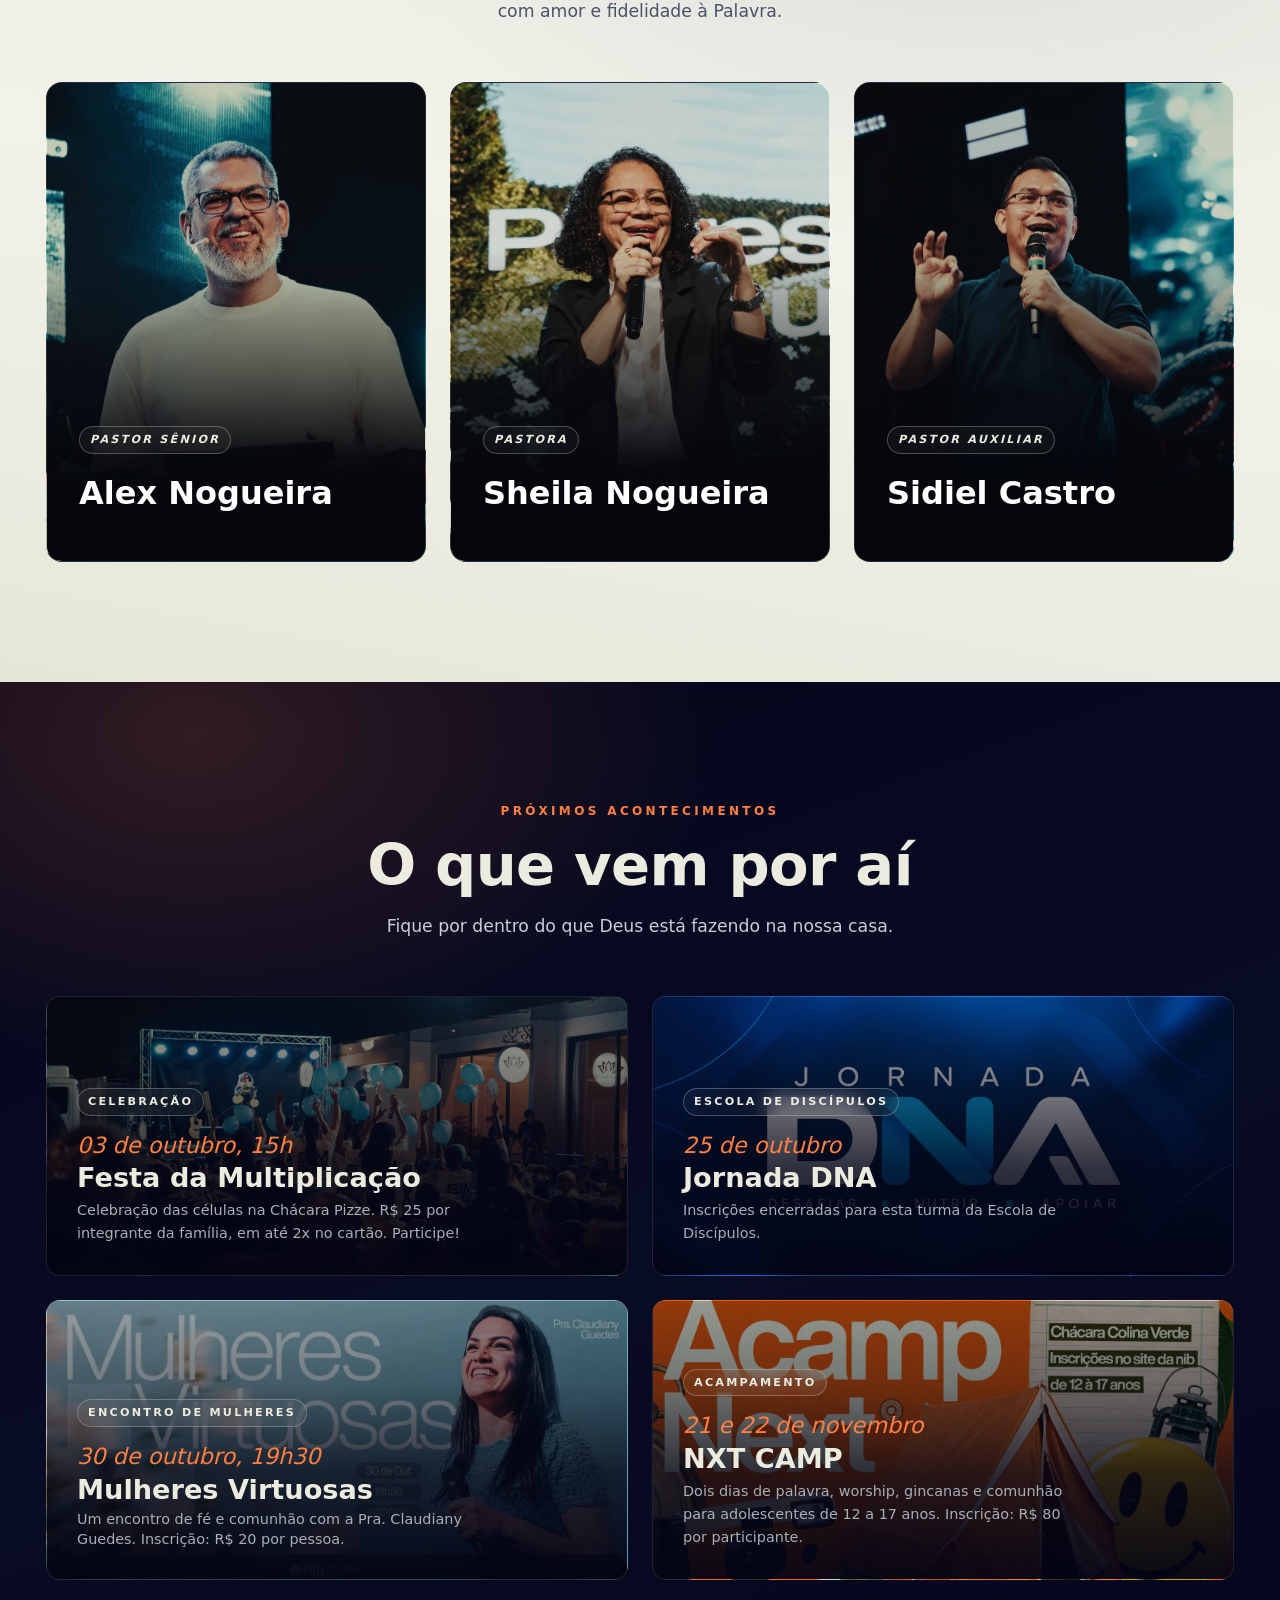
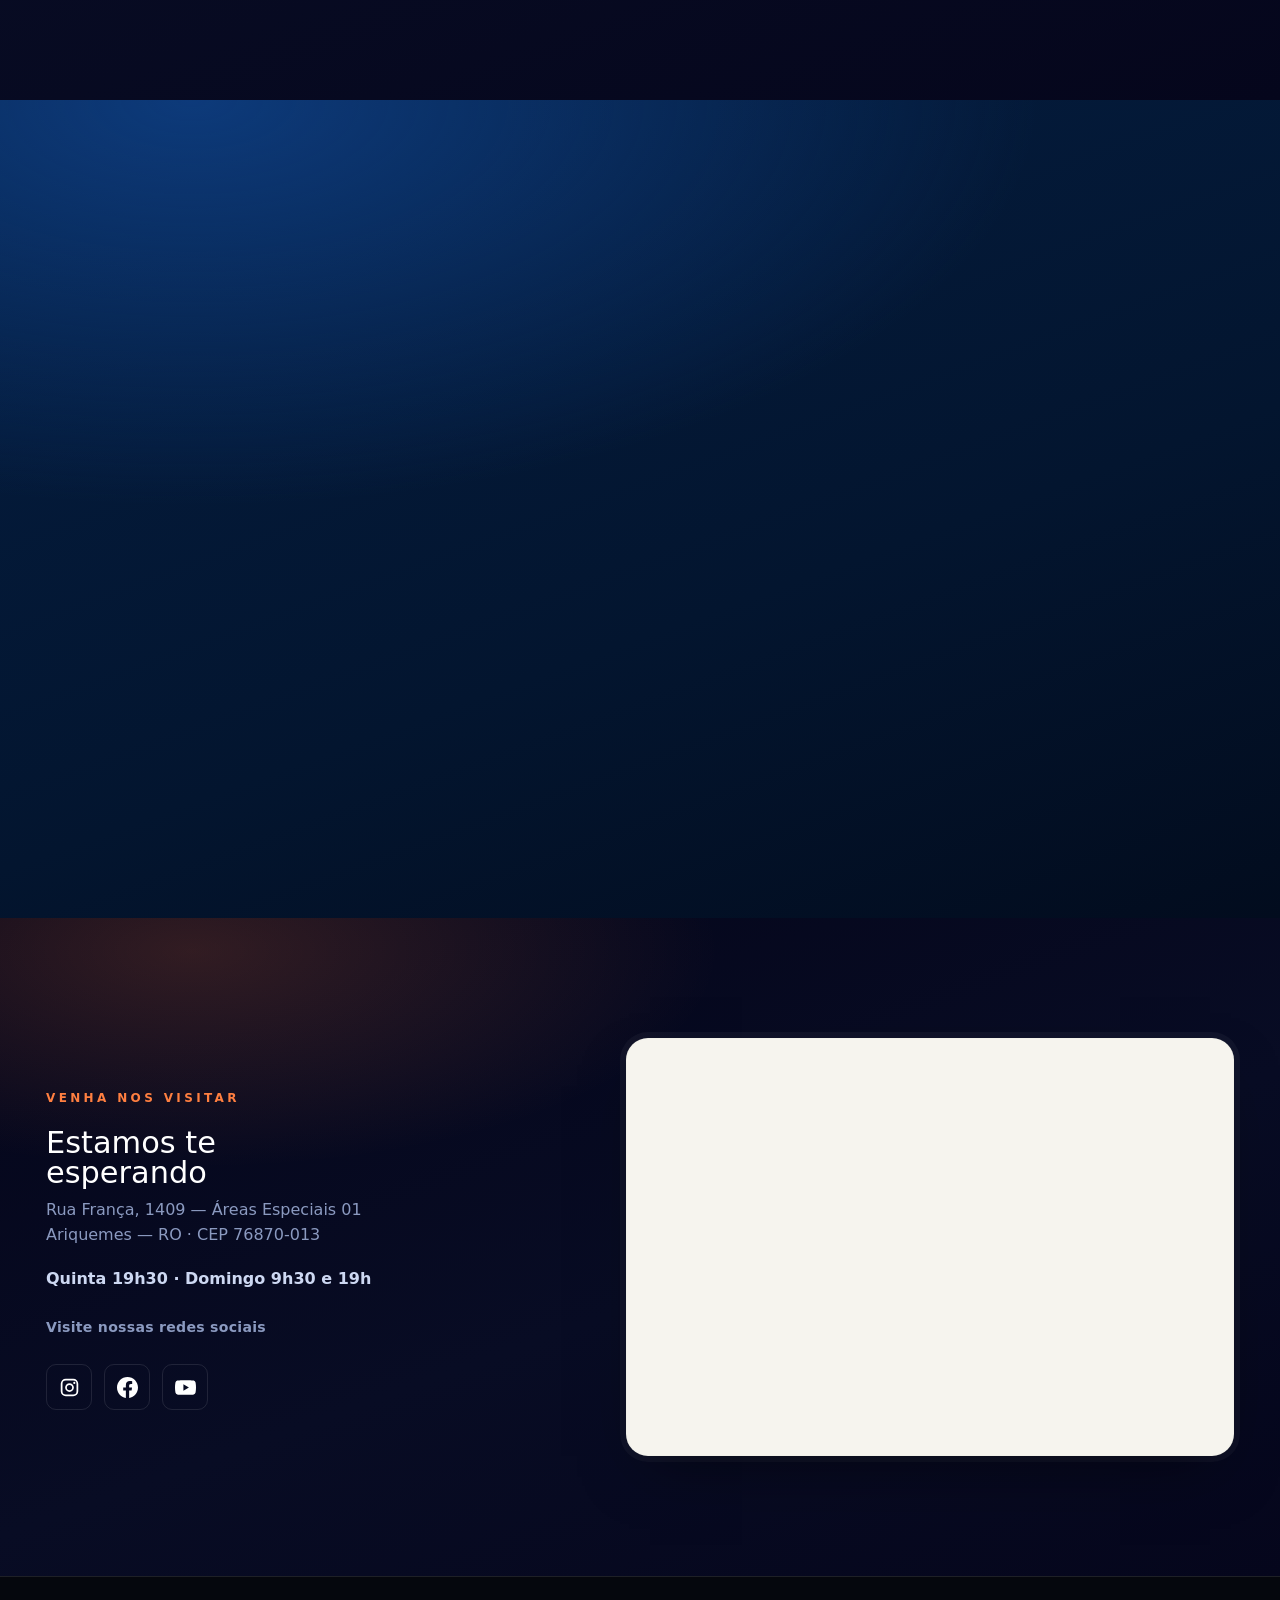
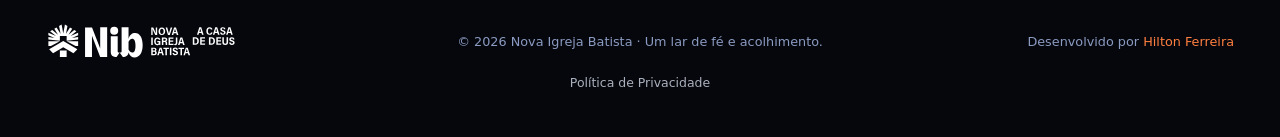
==== commit 8be5dcc0: "Células Jeová Jireh e Casa de Israel: endereço novo na home e na reserva do app Script scripts/celul" ====
--- a/index.html
+++ b/index.html
@@ -2865,7 +2865,7 @@
   <span class="mc-nome">Jeová Jireh</span>
   <span class="mc-lider">Líderes: Marlon e Marcia</span>
   <div class="mc-rows">
-    <div class="mc-row"><svg viewBox="0 0 24 24" class="mc-ic"><path d="M12 2C8.13 2 5 5.13 5 9c0 5.25 7 13 7 13s7-7.75 7-13c0-3.87-3.13-7-7-7zm0 9.5a2.5 2.5 0 110-5 2.5 2.5 0 010 5z"/></svg><span>Rua Moema, Jardim Jorge Teixeira</span></div>
+    <div class="mc-row"><svg viewBox="0 0 24 24" class="mc-ic"><path d="M12 2C8.13 2 5 5.13 5 9c0 5.25 7 13 7 13s7-7.75 7-13c0-3.87-3.13-7-7-7zm0 9.5a2.5 2.5 0 110-5 2.5 2.5 0 010 5z"/></svg><span>Rua Aracaju, 2655, Setor 03, abaixo da Avenida Tabapuã</span></div>
     <div class="mc-row"><svg viewBox="0 0 24 24" class="mc-ic"><path d="M12 2a10 10 0 100 20 10 10 0 000-20zm1 10.41l4 2.3-.75 1.3L11 13V7h2z"/></svg><span>19:30 às 21:30</span></div>
   </div>
   <a href="https://wa.me/5569984443809?text=Ol%C3%A1!%20Quero%20participar%20da%20c%C3%A9lula%20Jeová%20Jireh." target="_blank" rel="noopener" class="mc-wpp">Falar no WhatsApp</a>
@@ -2883,7 +2883,7 @@
   <span class="mc-nome">Casa de Israel</span>
   <span class="mc-lider">Líderes: Mariana e Gabriel</span>
   <div class="mc-rows">
-    <div class="mc-row"><svg viewBox="0 0 24 24" class="mc-ic"><path d="M12 2C8.13 2 5 5.13 5 9c0 5.25 7 13 7 13s7-7.75 7-13c0-3.87-3.13-7-7-7zm0 9.5a2.5 2.5 0 110-5 2.5 2.5 0 010 5z"/></svg><span>Rua Moema, Jardim Jorge Teixeira</span></div>
+    <div class="mc-row"><svg viewBox="0 0 24 24" class="mc-ic"><path d="M12 2C8.13 2 5 5.13 5 9c0 5.25 7 13 7 13s7-7.75 7-13c0-3.87-3.13-7-7-7zm0 9.5a2.5 2.5 0 110-5 2.5 2.5 0 010 5z"/></svg><span>Rua São Vicente (10ª rua), 2122, Setor 03</span></div>
     <div class="mc-row"><svg viewBox="0 0 24 24" class="mc-ic"><path d="M12 2a10 10 0 100 20 10 10 0 000-20zm1 10.41l4 2.3-.75 1.3L11 13V7h2z"/></svg><span>19:30 às 21:30</span></div>
   </div>
   <a href="https://wa.me/5569993691157?text=Ol%C3%A1!%20Quero%20participar%20da%20c%C3%A9lula%20Casa%20de%20Israel." target="_blank" rel="noopener" class="mc-wpp">Falar no WhatsApp</a>
